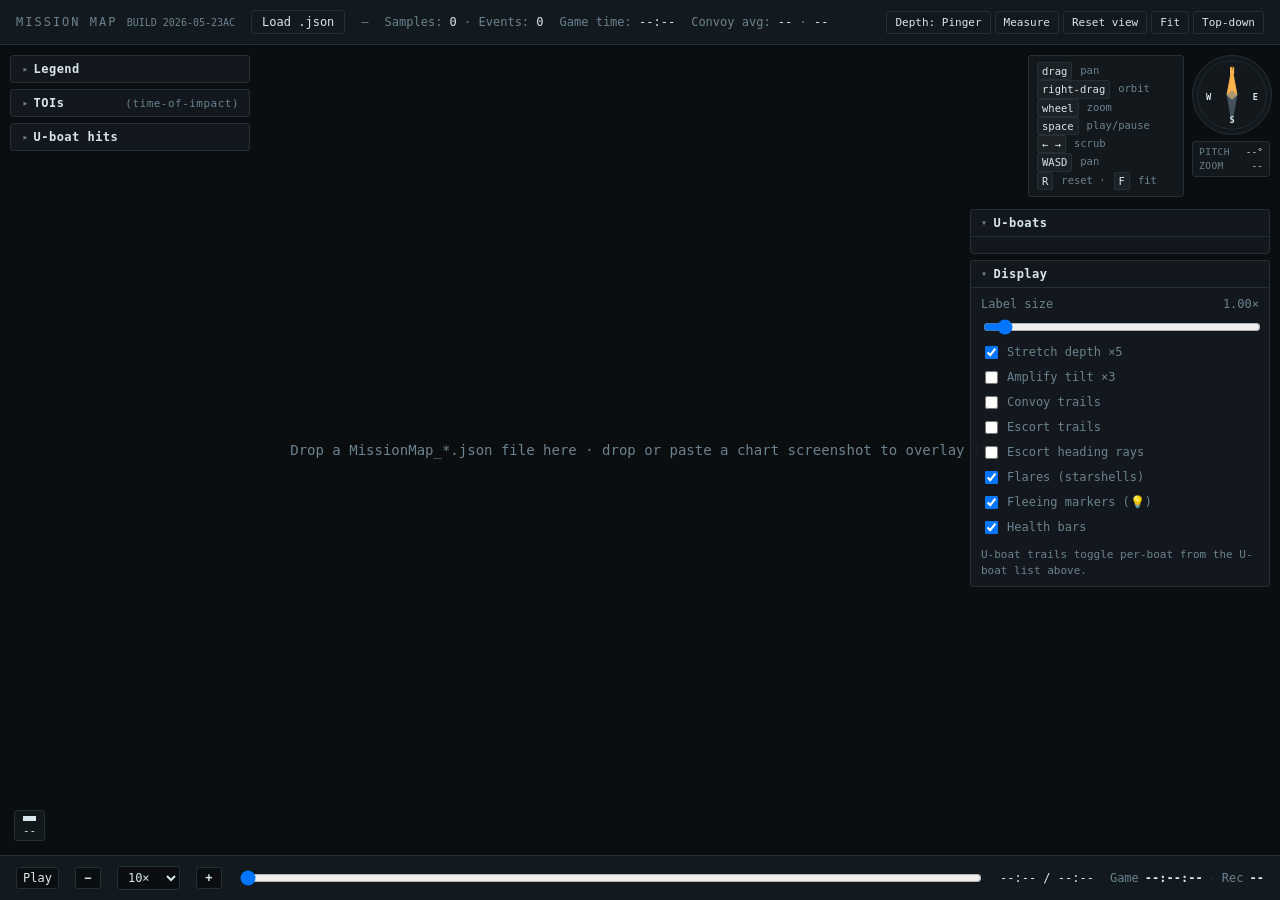
==== missionmap.html @ ab327489 "Add files via upload" ====
<!doctype html>
<html lang="en">
<head>
<meta charset="utf-8">
<title>Wolfpack Mission Map</title>
<!--
  Three.js (UMD build) for the 3D view. Orbit camera controls are written
  inline below — keeps the only external dependency to this one script so
  the viewer keeps working from file:// even if the OrbitControls CDN path
  changes.
-->
<script src="https://cdn.jsdelivr.net/npm/three@0.148.0/build/three.min.js"></script>
<style>
  :root {
    --bg: #0b0e10;
    --panel: #131a1f;
    --line: #243038;
    --fg: #d8e6ee;
    --dim: #6b8290;
    --amber: #ffb24a;
    --red: #ff5555;
    --green: #4ade80;
    --blue: #60a5fa;
    --yellow: #facc15;
  }
  html, body {
    margin: 0; padding: 0;
    background: var(--bg);
    color: var(--fg);
    font-family: ui-monospace, "Cascadia Mono", Consolas, Menlo, monospace;
    height: 100%;
    overflow: hidden;
  }
  #app { display: grid; grid-template-rows: auto 1fr auto; height: 100vh; }
  header, footer.controls {
    display: flex; align-items: center; gap: 16px;
    padding: 10px 16px;
    background: var(--panel);
    font-size: 12px;
  }
  header { border-bottom: 1px solid var(--line); }
  footer.controls { border-top: 1px solid var(--line); }
  footer.controls input[type=range] { flex: 1; min-width: 200px; }
  footer.controls select,
  footer.controls button {
    background: var(--bg); color: var(--fg);
    border: 1px solid var(--line); border-radius: 3px;
    font-family: inherit; font-size: 12px; padding: 3px 6px;
    cursor: pointer;
  }
  footer.controls button:hover { border-color: var(--amber); }
  #speedDown, #speedUp { width: 26px; padding: 3px 0; font-weight: bold; }
  header h1 {
    margin: 0; font-size: 12px; letter-spacing: 2px;
    text-transform: uppercase; color: var(--dim); font-weight: normal;
  }
  header label.file {
    border: 1px solid var(--line); padding: 4px 10px; border-radius: 3px;
    cursor: pointer; color: var(--fg);
  }
  header label.file:hover { border-color: var(--amber); }
  header input[type=file] { display: none; }
  header .meta { color: var(--dim); }
  header .meta span { color: var(--fg); }
  header .grow { flex: 1; }
  header button {
    background: var(--bg); color: var(--fg);
    border: 1px solid var(--line); border-radius: 3px;
    font-family: inherit; font-size: 12px; padding: 4px 10px; cursor: pointer;
  }
  header button:hover { border-color: var(--amber); }
  header input[type=range] { flex: 1; min-width: 200px; }
  #scrub { font-variant-numeric: tabular-nums; min-width: 80px; }
  #stage { position: relative; }
  canvas { display: block; cursor: grab; background: #06090b; }
  canvas:active { cursor: grabbing; }
  #sidebar, #sidebarRight {
    position: absolute; top: 10px;
    display: flex; flex-direction: column; gap: 6px;
    max-height: calc(100% - 20px);
    width: 240px;
    font-size: 13px; line-height: 1.45;
    pointer-events: auto;
    overflow: hidden;
  }
  #sidebar      { left:  10px; }
  /* sidebarRight lives inside #hud3d as its final flex child — flows
     below the drag/wheel hints in the right-edge column. Static
     positioning so the parent flex layout owns its y-position; right
     offset comes from the HUD's flex-end alignment. */
  #sidebarRight {
    position: static; top: auto; right: auto;
    margin-top: 4px;
    width: 300px;   /* wider than the left sidebar — the U-boat rows (speed ·
                       HDG · depth · UK · battery · ping) were wrapping */
  }
  #sidebar .panel, #sidebarRight .panel {
    background: rgba(19,26,31,0.92);
    border: 1px solid var(--line);
    border-radius: 3px;
    display: flex; flex-direction: column;
    min-height: 0;     /* allow inner body to shrink under flex */
    flex: 0 1 auto;
  }
  #sidebar .panelHeader, #sidebarRight .panelHeader {
    background: transparent; color: var(--fg);
    border: none; border-bottom: 1px solid var(--line);
    padding: 6px 10px;
    text-align: left;
    font-family: inherit; font-size: 12px; font-weight: 600;
    letter-spacing: 0.04em;
    cursor: pointer;
    display: flex; align-items: center; gap: 6px;
  }
  #sidebar .panelHeader:hover, #sidebarRight .panelHeader:hover { color: var(--amber); }
  #sidebar .panelHeader .chev, #sidebarRight .panelHeader .chev {
    display: inline-block; transition: transform 120ms ease;
    color: var(--dim); font-size: 10px;
  }
  #sidebar .panel.collapsed .panelHeader .chev,
  #sidebarRight .panel.collapsed .panelHeader .chev { transform: rotate(-90deg); }
  #sidebar .panel.collapsed .panelHeader,
  #sidebarRight .panel.collapsed .panelHeader { border-bottom: none; }
  #sidebar .panel.collapsed .panelBody,
  #sidebarRight .panel.collapsed .panelBody { display: none; }
  #sidebar .panelHeader .panelHint,
  #sidebarRight .panelHeader .panelHint {
    color: var(--dim); font-weight: normal; font-size: 11px;
    margin-left: auto;
  }
  #sidebar .panelBody, #sidebarRight .panelBody {
    padding: 8px 10px;
    overflow: auto;
    min-height: 0;
  }
  /* Legend rows used to host a chart-visibility checkbox; that toggle
     now lives on the per-u-boat row in the right sidebar. Keeping the
     selector here as a no-op for any stray checkbox elements that
     might remain in older user state. */
  #legendBody .row .uboatChartChk { display: none; }

  /* Per-u-boat toggle buttons (View / Nav / Trail) in the right
     uboatList. Same visual language as the Follow button — neutral
     dim until active, amber-on-fg when active. Stacked as a vertical
     column on the right side of each boat panel, lined up directly
     under the Follow button. */
  #uboatList .bodyRow {
    display: flex; gap: 6px; align-items: flex-start;
  }
  #uboatList .bodyRow .stats { flex: 1 1 auto; min-width: 0; padding-left: 30px; }
  #uboatList .uTogglesCol {
    display: flex; flex-direction: column; gap: 3px;
    margin-left: auto;
    flex: 0 0 auto;
  }
  #uboatList .uToggle {
    background: rgba(19,26,31,0.85);
    color: var(--dim);
    border: 1px solid var(--line);
    border-radius: 3px;
    font-family: inherit;
    font-size: 10px;
    padding: 2px 8px;
    cursor: pointer;
    letter-spacing: 0.04em;
    text-align: center;
    min-width: 64px;     /* matches the Follow button's footprint
                            so the column lines up under it */
  }
  #uboatList .uToggle:hover { border-color: var(--amber); color: var(--fg); }
  #uboatList .uToggle.active {
    background: var(--amber);
    color: #1a1a1a;
    border-color: var(--amber);
  }
  /* Legend is the visually densest panel; cap its height so it doesn't push
     the other two panels off-screen on short windows. */
  #legendBody { max-height: 38vh; }
  #legendBody .row { display: flex; align-items: center; gap: 8px; line-height: 1.5; }
  #legendBody .swatch { width: 12px; height: 3px; }
  #legendBody .insignia {
    width: 22px; height: 22px;
    object-fit: contain;
    mix-blend-mode: lighten;
  }
  #toiBody { display: flex; flex-direction: column; gap: 6px; }
  #toiList { display: flex; flex-direction: column; gap: 4px; }
  .toiRow { display: flex; gap: 4px; align-items: center; }
  .toiRow input {
    flex: 1; min-width: 0;
    background: var(--bg); color: var(--fg);
    border: 1px solid var(--line); border-radius: 3px;
    padding: 3px 6px; font-family: inherit; font-size: 12px;
  }
  .toiRow input:focus { border-color: var(--amber); outline: none; }
  .toiRow button {
    background: transparent; color: var(--dim);
    border: 1px solid var(--line); border-radius: 3px;
    width: 24px; height: 24px; padding: 0;
    cursor: pointer; font-family: inherit; font-size: 14px;
  }
  .toiRow button:hover { color: var(--red); border-color: var(--red); }
  #toiAdd {
    background: transparent; color: var(--fg);
    border: 1px dashed var(--line); border-radius: 3px;
    padding: 4px 8px; font-family: inherit; font-size: 12px;
    cursor: pointer; align-self: flex-start;
  }
  #toiAdd:hover { color: var(--amber); border-color: var(--amber); }
  #displayBody label.toggle {
    display: flex; align-items: center; gap: 6px;
    cursor: pointer; font-size: 12px;
  }
  #displayBody label.toggle input { cursor: pointer; }
  /* Display panel stacks rows vertically so the label-size slider
     gets its own line under the two checkboxes (rather than running
     inline with them and overflowing the panel width). */
  #displayBody { display: flex; flex-direction: column; gap: 6px; }
  #displayBody .slider-row {
    display: flex; flex-direction: column; gap: 4px;
    font-size: 12px;
  }
  #displayBody .slider-row .sliderHeader {
    display: flex; justify-content: space-between; align-items: baseline;
  }
  #displayBody .slider-row input[type="range"] {
    width: 100%; cursor: pointer; box-sizing: border-box;
  }
  /* User-resizable hit table: default 36vh, drag the bottom-right corner
     to expand it downward up to 80vh when a captain wants more rows
     visible at once. */
  #uboatStatsBody {
    display: flex; flex-direction: column; gap: 8px;
    height: 36vh; max-height: 80vh; min-height: 80px;
    resize: vertical; overflow: auto;
  }
  .uboatStatRow { display: flex; flex-direction: column; gap: 2px; }
  .uboatStatHead {
    font-weight: 600; font-size: 12px;
    display: flex; justify-content: space-between; gap: 8px;
  }
  .uboatStatHead .counts {
    color: var(--dim); font-weight: normal;
    font-variant-numeric: tabular-nums;
  }
  .uboatHitRow {
    color: var(--dim); font-size: 11px;
    font-variant-numeric: tabular-nums;
    padding-left: 10px;
    display: flex; gap: 8px; justify-content: space-between;
  }
  /* TOI-Δ colour tiers, banded by absolute distance from the closest TOI.
     Narrower bands at the top so the perfect-timing read is unambiguous:
       ≤  1 s  → purple  (frame-perfect)
       ≤ 10 s  → green   (well within the window)
       ≤ 60 s  → yellow  (in the rough)
       > 60 s  → red     (out of band) */
  .uboatHitRow .delta            { color: var(--amber); }
  .uboatHitRow .delta.toiPurple  { color: #c084fc; }
  .uboatHitRow .delta.toiGreen   { color: #4ade80; }
  .uboatHitRow .delta.toiYellow  { color: #facc15; }
  .uboatHitRow .delta.toiRed     { color: #ff5555; }
  .uboatHitRow .deltaNone        { color: var(--dim); opacity: 0.6; }
  #drop {
    position: absolute; inset: 0;
    display: flex; align-items: center; justify-content: center;
    color: var(--dim); font-size: 14px; pointer-events: none;
  }
  #drop.drag { background: rgba(255,178,74,0.06); border: 2px dashed var(--amber); }
  #drop.drag * { color: var(--amber); }

  /* ── 3D HUD ──────────────────────────────────────────────────────── */
  #hud3d {
    position: absolute;
    top: 10px; right: 10px;
    display: flex; flex-direction: column;
    align-items: flex-end;
    gap: 8px;
    pointer-events: none;
    font-size: 11px;
    color: var(--dim);
    user-select: none;
  }
  #compass {
    width: 78px; height: 78px;
    background: rgba(19,26,31,0.85);
    border: 1px solid var(--line);
    border-radius: 50%;
    pointer-events: auto;
    cursor: pointer;
    transition: border-color 120ms ease;
  }
  #compass:hover { border-color: var(--amber); }
  #compass svg { width: 100%; height: 100%; display: block; }
  #compass .ring  { fill: none;       stroke: var(--line); stroke-width: 1; }
  #compass .needle-n { fill: var(--amber); }
  #compass .needle-s { fill: var(--dim);   opacity: 0.55; }
  #compass .cardinal {
    font-family: ui-monospace, Consolas, Menlo, monospace;
    font-size: 11px; font-weight: bold;
    fill: var(--fg);
    text-anchor: middle; dominant-baseline: middle;
  }
  #compass .cardinal-n { fill: var(--amber); }
  /* Right column of the top HUD row: compass stacked over the PITCH/ZOOM
     readout, so the readout tucks directly under the compass. */
  #hud3dTopRight {
    display: flex; flex-direction: column; align-items: stretch;
    gap: 6px; width: 78px;   /* match compass width */
  }
  #readout {
    background: rgba(19,26,31,0.85);
    border: 1px solid var(--line);
    border-radius: 3px;
    padding: 3px 6px;
    font-family: ui-monospace, Consolas, monospace;
    font-variant-numeric: tabular-nums;
    font-size: 9.5px;
    min-width: 0;            /* hug the compass width, no forced padding */
  }
  #readout > div {
    display: flex; justify-content: space-between; gap: 8px;
    line-height: 1.45;
  }
  #readout .k { color: var(--dim); letter-spacing: 0.05em; }
  #readout span:last-child { color: var(--fg); }
  #hud3dBtns {
    display: flex; gap: 4px;
    pointer-events: auto;
    margin-left: auto;   /* hug the right edge of the header top line */
  }
  #hud3dBtns button {
    background: rgba(19,26,31,0.85);
    color: var(--fg);
    border: 1px solid var(--line);
    border-radius: 3px;
    font-family: inherit; font-size: 11px;
    padding: 4px 8px;
    cursor: pointer;
  }
  #hud3dBtns button:hover { border-color: var(--amber); }
  /* Top HUD row: key-hints box sits to the LEFT of the compass. */
  #hud3dTop { display: flex; align-items: flex-start; gap: 8px; }
  #hud3dHints {
    background: rgba(19,26,31,0.85);
    border: 1px solid var(--line);
    border-radius: 3px;
    padding: 6px 8px;
    font-size: 10.5px;
    line-height: 1.55;
    color: var(--dim);
    min-width: 138px;
  }
  #hud3dHints .hint-key {
    color: var(--fg);
    background: rgba(255,255,255,0.04);
    border: 1px solid var(--line);
    padding: 0 4px;
    border-radius: 2px;
    font-family: ui-monospace, Consolas, monospace;
  }
  #hud3dHints > div { display: flex; gap: 8px; }

  /* Clickable U-boat list — sits in the top-right HUD column under the
     reset/fit/top-down buttons. Each button focuses the 3D camera on the
     boat without removing the floating in-scene name labels. */
  #uboatList {
    display: flex; flex-direction: column; gap: 4px;
    pointer-events: auto;
  }
  #uboatList button {
    background: rgba(19,26,31,0.85);
    color: var(--fg);
    border: 1px solid var(--line);
    border-radius: 3px;
    font-family: inherit; font-size: 11px;
    padding: 4px 8px; text-align: left;
    cursor: pointer; min-width: 140px;
    display: flex; flex-direction: column; align-items: stretch; gap: 1px;
  }
  #uboatList button:hover { border-color: var(--amber); }
  #uboatList button .nameRow { display: flex; align-items: center; gap: 6px; }
  /* Per-boat Follow toggle — small inline button on the right of the name row */
  #uboatList .followBtn {
    margin-left: auto;
    background: rgba(19,26,31,0.85);
    color: var(--dim);
    border: 1px solid var(--line);
    border-radius: 3px;
    font-family: inherit;
    font-size: 10px;
    padding: 2px 8px;
    cursor: pointer;
    letter-spacing: 0.04em;
    text-align: center;
    min-width: 64px;     /* match the View / Nav / Trail toggles below */
  }
  #uboatList .followBtn:hover { border-color: var(--amber); color: var(--fg); }
  #uboatList .followBtn.active {
    background: var(--amber); color: #1a1a1a; border-color: var(--amber);
  }
  #uboatList button .dot {
    display: inline-block; width: 10px; height: 10px;
    border-radius: 50%;
  }
  #uboatList button img.insignia {
    width: 24px; height: 24px; object-fit: contain;
    mix-blend-mode: lighten;
  }
  #uboatList button .stats {
    color: var(--fg);
    font-size: 12px;
    font-variant-numeric: tabular-nums;
    letter-spacing: 0.02em;
    /* padding-left now lives on .bodyRow .stats so it composes with
       the new togglesCol layout without doubling up. */
    line-height: 1.45;
  }
  #uboatList button .stats .uk.warn { color: #ff5555; }
  /* Sub-tier labels (HDG, UK) stay dim so the values pop. */
  #uboatList button .stats .lbl { color: var(--dim); font-weight: normal; }

  /* Bottom-left scale bar overlay — pixel width recalculated each frame
     so it always reads a "nice" round metres value at the current zoom. */
  /* Game + Recorded clock — lives in the footer next to the timeline so it
     can't overlap the top-right HUD column. Both advance with the scrubber. */
  #footClock {
    display: inline-flex; align-items: baseline; gap: 6px;
    font-family: ui-monospace, Consolas, monospace;
    font-size: 12px; color: var(--fg); white-space: nowrap;
  }
  #footClock .fcLbl { color: var(--dim); }
  #footClock .fcSep { color: var(--line); }
  #footClock b { font-weight: 600; font-variant-numeric: tabular-nums; }

  #scaleBar {
    position: absolute;
    left: 14px; bottom: 14px;
    padding: 5px 8px 4px;
    background: rgba(19,26,31,0.85);
    border: 1px solid var(--line);
    border-radius: 3px;
    color: var(--fg);
    font-size: 11px;
    line-height: 1;
    pointer-events: none;
    user-select: none;
  }
  #scaleBar .bar {
    height: 5px;
    background: var(--fg);
    border-left: 2px solid var(--fg);
    border-right: 2px solid var(--fg);
    margin-bottom: 4px;
    box-sizing: border-box;
  }
  #scaleBar .label { display: block; text-align: center; }

  /* Sinks log — bottom-left, just above the scale bar. Lists recent
     ship_sunk events as playback reaches each one (synced to in-game
     time, mirroring LogbookSeconds's reading). Stays hidden until at
     least one sink has been reached; capped at the last few rows
     (`SUNK_LOG_MAX`) so it can't fill the screen on a really
     successful patrol. */
  #sunkLog {
    position: absolute;
    left: 14px; bottom: 50px;
    max-width: 320px;
    padding: 5px 9px;
    background: rgba(19,26,31,0.85);
    border: 1px solid var(--line);
    border-radius: 3px;
    color: var(--fg);
    font-family: ui-monospace, Consolas, monospace;
    font-size: 11px; line-height: 1.45;
    pointer-events: none;
    user-select: none;
    display: none;     /* shown via JS once at least one sink lands */
  }
  #sunkLog .row {
    white-space: nowrap;
    overflow: hidden;
    text-overflow: ellipsis;
  }
  #sunkLog .row .gt   { color: var(--dim); margin-right: 6px; }
  #sunkLog .row .name { color: #ff8c8c; }
  #sunkLog .header {
    color: var(--dim);
    font-size: 10px;
    letter-spacing: 0.08em;
    text-transform: uppercase;
    margin-bottom: 2px;
  }

  /* Hover tooltip — positioned at the cursor in JS. line-height tight so
     compact multi-line hit lists stay readable. */
  #tooltip {
    position: absolute;
    pointer-events: none;
    background: rgba(11,14,16,0.95);
    border: 1px solid var(--line);
    border-radius: 4px;
    padding: 8px 10px;
    color: var(--fg);
    font-size: 11.5px;
    line-height: 1.45;
    max-width: 320px;
    z-index: 50;
    box-shadow: 0 4px 12px rgba(0,0,0,0.4);
  }
  #tooltip .hd { color: var(--amber); font-weight: bold; margin-bottom: 2px; }
  #tooltip .row { display: flex; justify-content: space-between; gap: 12px; }
  #tooltip .row .k { color: var(--dim); }
  /* Roomier box for torpedo hovers — more fields, worth the extra real
     estate so the firing solution reads cleanly at a glance. */
  #tooltip.big { font-size: 13.5px; max-width: 460px; padding: 11px 14px; line-height: 1.6; }
  #tooltip.big .hd { font-size: 15px; margin-bottom: 5px; }
  #tooltip.big .row { gap: 22px; }
</style>
</head>
<body>
<div id="app">
  <header>
    <h1>Mission Map <span style="font-size:10px;color:var(--dim);font-weight:normal;letter-spacing:0">build 2026-05-23ac</span></h1>
    <label class="file"><input type="file" id="file" accept=".json">Load .json</label>
    <span class="meta" id="recVersion" title="MissionMap recorder version stamped into the JSON header. Pre-1.9.6 recordings don't carry this field — shown as 'pre-1.9.6'.">—</span>
    <span class="meta">Samples: <span id="nSamples">0</span> · Events: <span id="nEvents">0</span></span>
    <span class="meta">Game time: <span id="gameTime">--:--</span> <span id="gameDate"></span></span>
    <span class="meta" title="Mean speed &amp; heading of merchants still afloat at full HP. Reads 'Alerted' when any escort has detected something.">Convoy avg: <span id="convoyAvg">--</span> · <span id="convoyHead">--</span></span>
    <div id="hud3dBtns">
      <button id="depthModeBtn" title="Cycle seafloor depth source (G)">Depth: Pinger</button>
      <button id="measureBtn"   title="Measure surface distance — click two points (M)">Measure</button>
      <button id="resetViewBtn" title="Reset orientation (R)">Reset view</button>
      <button id="fitBoundsBtn" title="Fit recording (F)">Fit</button>
      <button id="topDownBtn"   title="Toggle 2D top-down / 3D oblique view (T)">Top-down</button>
    </div>
  </header>
  <div id="stage">
    <canvas id="map" style="display:none"></canvas>
    <div id="canvas3d" style="position:absolute;inset:0;"></div>
    <div id="sidebar">
      <div class="panel collapsed" id="legendPanel">
        <button class="panelHeader" data-target="legendBody" type="button">
          <span class="chev">▾</span> Legend
        </button>
        <div class="panelBody" id="legendBody">
          <div class="row" style="color:#4ade80"><img class="insignia" src="insignia/u96.png"  alt=""  onerror="this.style.display='none'">U-96</div>
          <div class="row" style="color:#facc15"><img class="insignia" src="insignia/u552.png" alt=""  onerror="this.style.display='none'">U-552</div>
          <div class="row" style="color:#fb923c"><img class="insignia" src="insignia/u564.png" alt=""  onerror="this.style.display='none'">U-564</div>
          <div class="row" style="color:#22d3ee"><img class="insignia" src="insignia/u307.png" alt=""  onerror="this.style.display='none'">U-307</div>
          <div class="row"><div class="swatch" style="background:var(--yellow)"></div>Torpedo</div>
          <div class="row"><div class="swatch" style="background:#c084fc"></div>Merchant</div>
          <div class="row"><div class="swatch" style="background:#ef4444"></div>Escort</div>
          <div class="row"><span style="color:var(--red)">×</span>&nbsp;Ship sunk</div>
          <div class="row"><span style="color:var(--red)">☠</span>&nbsp;U-boat lost</div>
          <div class="row"><span style="color:var(--amber)">●</span>&nbsp;Torpedo hit</div>
          <div class="row"><span style="color:var(--amber)">+</span>&nbsp;Deck gun fire</div>
          <div class="row"><span style="color:var(--amber)">×</span>&nbsp;Gun impact (solid)</div>
          <div class="row"><span style="color:#94a3b8">○</span>&nbsp;Gun splash (water)</div>
          <div class="row"><span style="color:#94a3b8">✶</span>&nbsp;Depth charge (mine icon)</div>
          <div class="row"><span style="color:var(--red)">✶</span>&nbsp;Fatal depth charge</div>
          <div class="row"><span>🪨</span>&nbsp;Hit seabed (bonk)</div>
          <div class="row"><span>💥</span>&nbsp;Sub-vs-sub collision</div>
          <div class="row"><span>🤦</span>&nbsp;Collision (heard, not classified)</div>
          <div class="row"><span>🦀</span>&nbsp;Aground (sitting on bottom)</div>
          <div class="row"><span>⚓</span>&nbsp;Anchored on surface</div>
          <div class="row"><span style="color:#facc15">❗</span>&nbsp;Alerted (escort engaging)</div>
          <div class="row"><span style="color:#c98c2a">❓</span>&nbsp;Investigating (soft contact)</div>
          <div class="row"><span>🔥</span>&nbsp;Burning</div>
          <div class="row"><span>💡</span>&nbsp;Convoy fleeing</div>
          <div class="row"><span>💧</span>&nbsp;Flooding (taking damage)</div>
        </div>
      </div>
      <div class="panel collapsed" id="toiPanel">
        <button class="panelHeader" data-target="toiBody" type="button">
          <span class="chev">▾</span> TOIs <span class="panelHint">(time-of-impact)</span>
        </button>
        <div class="panelBody" id="toiBody">
          <div id="toiList"></div>
          <button id="toiAdd" type="button">+ Add TOI</button>
        </div>
      </div>
      <div class="panel collapsed" id="uboatStatsPanel">
        <button class="panelHeader" data-target="uboatStatsBody" type="button">
          <span class="chev">▾</span> U-boat hits
        </button>
        <div class="panelBody" id="uboatStatsBody"></div>
      </div>
    </div>
    <div id="drop">Drop a MissionMap_*.json file here · drop or paste a chart screenshot to overlay it</div>
    <div id="scaleBar"><div class="bar"></div><span class="label">--</span></div>
    <!-- Sinks log: appended-to as ship_sunk events get reached during
         playback. Hidden by default; the JS reveals it on the first
         sink and trims it to the last N entries. -->
    <div id="sunkLog">
      <div class="header">Sunk</div>
      <div class="rows"></div>
    </div>
    <div id="tooltip" style="display:none"></div>
    <!--
      3D HUD: top-right compass (rotates with azimuth so "N" always points
      to true north on screen) and a thin readout that shows current pitch +
      zoom. Reset & Fit buttons mirror the R / F keyboard shortcuts.
    -->
    <div id="hud3d">
      <div id="hud3dTop">
        <div id="hud3dHints">
          <div><span class="hint-key">drag</span> pan</div>
          <div><span class="hint-key">right-drag</span> orbit</div>
          <div><span class="hint-key">wheel</span> zoom</div>
          <div><span class="hint-key">space</span> play/pause</div>
          <div><span class="hint-key">←  →</span> scrub</div>
          <div><span class="hint-key">WASD</span> pan</div>
          <div><span class="hint-key">R</span> reset · <span class="hint-key">F</span> fit</div>
        </div>
        <div id="hud3dTopRight">
          <div id="compass" title="Compass — N points to map north. Click to reset orientation.">
            <svg viewBox="-50 -50 100 100">
              <circle cx="0" cy="0" r="44" class="ring"></circle>
              <g id="compassRose">
                <path d="M 0 -38 L 7 0 L 0 6 L -7 0 Z" class="needle-n"></path>
                <path d="M 0 38 L 7 0 L 0 -6 L -7 0 Z" class="needle-s"></path>
                <text x="0"   y="-30" class="cardinal cardinal-n">N</text>
                <text x="0"   y="33"  class="cardinal">S</text>
                <text x="30"  y="3"   class="cardinal">E</text>
                <text x="-30" y="3"   class="cardinal">W</text>
              </g>
            </svg>
          </div>
          <div id="readout">
            <div><span class="k">PITCH</span><span id="pitchVal">--°</span></div>
            <div><span class="k">ZOOM</span><span id="zoomVal">--</span></div>
          </div>
        </div>
      </div>
      <div id="sidebarRight">
        <div class="panel" id="uboatPanel">
          <button class="panelHeader" data-target="uboatList" type="button">
            <span class="chev">▾</span> U-boats
          </button>
          <div class="panelBody" id="uboatList" title="Click a U-boat to focus the camera on it"></div>
        </div>
        <div class="panel" id="displayPanel">
          <button class="panelHeader" data-target="displayBody" type="button">
            <span class="chev">▾</span> Display
          </button>
          <div class="panelBody" id="displayBody">
            <div class="slider-row" title="World-space scale of the floating labels above U-boats, merchants and escorts. 1.0× matches the original defaults; range covers the same min/max already used elsewhere in the viewer (≈0.5× = the boid label size, ≈2.0× = the largest hover sprites).">
              <div class="sliderHeader">
                <span>Label size</span>
                <span id="labelScaleVal" style="color:var(--dim)">1.00×</span>
              </div>
              <input type="range" id="labelScaleSlider" min="0.5" max="10.0" step="0.1" value="1.0">
            </div>
            <label class="toggle" title="Multiply all vertical positions (depth, draught) by 5× so dives and torpedo running depth are readable at top-down camera angles. Turn off for true-scale ship proportions (surface ships no longer look chunky; loses the visual torpedo-vs-keel alignment cue).">
              <input type="checkbox" id="depthStretchToggle" checked> Stretch depth ×5
            </label>
            <label class="toggle" title="Multiply visible u-boat pitch/roll by 3× so a 5° dive bubble looks like 15°. Numeric tilt readouts in the right menu still show the real value. Off by default — turn on if the real pitch is too subtle to see at your usual zoom.">
              <input type="checkbox" id="tiltAmplifyToggle"> Amplify tilt ×3
            </label>
            <label class="toggle"><input type="checkbox" id="trailConvoyOn"> Convoy trails</label>
            <label class="toggle"><input type="checkbox" id="trailEscortOn"> Escort trails</label>
            <label class="toggle" title="Project a long red ray forward from every escort along its current heading. Helps predict where each escort is steering. Surface escorts only — sunk hulls and merchants are unaffected."><input type="checkbox" id="escortHeadingRaysOn"> Escort heading rays</label>
            <label class="toggle" title="Show airborne illumination rounds (starshells) — convoy-AI flares and player deck-gun illumination. Turn off to declutter the sky during a flare-heavy engagement or celebration."><input type="checkbox" id="flaresOn" checked> Flares (starshells)</label>
            <label class="toggle" title="Show the 💡 fleeing indicator above convoy merchants when the convoy AI is in its flee state. Turn off to declutter."><input type="checkbox" id="fleeIconsOn" checked> Fleeing markers (💡)</label>
            <label class="toggle" title="Show health bars above DAMAGED convoy ships and escorts. Bars only appear once a hull has taken damage (full-health ships stay clean); turn off to hide them entirely."><input type="checkbox" id="hpBarsOn" checked> Health bars</label>
            <div style="color:var(--dim); font-size:11px; padding-top:4px; line-height:1.4;">
              U-boat trails toggle per-boat from the U-boat list above.
            </div>
          </div>
        </div>
      </div>
    </div>
  </div>
  <footer class="controls">
    <button id="playBtn">Play</button>
    <button id="speedDown" type="button" title="Slower playback (−)">−</button>
    <select id="speedSel" title="Playback speed">
      <option value="0.5">0.5×</option>
      <option value="1">1×</option>
      <option value="2">2×</option>
      <option value="5">5×</option>
      <option value="10" selected>10×</option>
      <option value="15">15×</option>
      <option value="20">20×</option>
      <option value="25">25×</option>
      <option value="50">50×</option>
    </select>
    <button id="speedUp" type="button" title="Faster playback (+)">+</button>
    <input type="range" id="scrubber" min="0" max="0" step="1" value="0">
    <span id="scrub">--:-- / --:--</span>
    <span id="footClock">
      <span class="fcLbl" title="Game time at the current playback position (accounts for the game-time rate)">Game</span>
      <b id="brGameTime">--:--:--</b>
      <span class="fcSep">·</span>
      <span class="fcLbl" title="Real-world wall-clock at the current playback position (recording start + elapsed playback seconds)">Rec</span>
      <b id="brRecorded">--</b>
    </span>
  </footer>
</div>

<script>
"use strict";
const $ = id => document.getElementById(id);
const canvas = $("map"), ctx = canvas.getContext("2d");
const COLOR = {
  u: "#60a5fa", t: "#facc15", m: "#c084fc", e: "#ef4444",
  uTrack: "#3b82f6", tTrack: "#a16207",
  hit: "#ffb24a", sunk: "#ff5555", lost: "#ff5555",
  fatalDc: "#ff5555",
};

// Per-U-boat colors. Names are matched first; if a sample's name is empty we
// fall back to crew index (0=U-96, 1=U-552, 2=U-564, 3=U-307 — matches the
// recorder's fallback). All four bright + distinct against the dark water
// column; trails, labels, and HUD dots all share the fill colour so each
// boat is visually consistent across every overlay.
const UBOAT_BY_NAME = {
  "U-96":  { fill: "#4ade80", stroke: null },  // green
  "U-552": { fill: "#facc15", stroke: null },  // yellow
  "U-564": { fill: "#fb923c", stroke: null },  // orange
  "U-307": { fill: "#22d3ee", stroke: null },  // cyan
};
const UBOAT_BY_INDEX = ["U-96", "U-552", "U-564", "U-307"];

// Per-U-boat nav-chart visibility mode. Index = ownerInt 0..3 matching
// UBOAT_BY_INDEX. Three states per boat:
//   "off"  – drawings hidden
//   "live" – drawings appear as playback advances past their chart_add
//            timestamp (animates the chart build-up over time)
//   "full" – all drawings shown immediately (legacy "on" behaviour)
// Persisted to localStorage via UBOAT_CHART_STORE — migration from the
// older boolean format happens in _loadPerBoatBools.
const uboatChartVisible = ["off", "off", "off", "off"];
let   uboatChartNoOwnerVisible = false;   // owner=-1 drawings, reserved for future
// Modes that the per-boat toggle button cycles through.
const CHART_MODES = ["off", "live", "full"];

// Resolve whether a chart object owned by `owner` should be visible at
// the current playback time, given its chart_add timestamp. Pulls the
// mode from uboatChartVisible[owner] and applies the mode rule.
function chartOwnerVisible(owner, firstSeenT) {
  let mode;
  if (typeof owner !== "number") {
    return uboatChartNoOwnerVisible;
  } else if (owner >= 0 && owner < 4) {
    mode = uboatChartVisible[owner];
  } else {
    return uboatChartNoOwnerVisible;
  }
  if (mode === "off")  return false;
  if (mode === "full") return true;
  // "live"
  if (typeof firstSeenT !== "number") return true;
  return currentT >= firstSeenT;
}

// Apply current per-uboat visibility + live-mode timing to every chart
// object in the scene. Cheap walk — chart objects are typically dozens
// at most. Called from buildChartDrawings on rebuild AND from the
// render loop whenever any boat is in "live" mode (currentT changes
// per frame so live drawings reveal progressively).
function applyChartVisibility() {
  if (!scene3d) return;
  for (const obj of scene3d.children) {
    if (obj.userData && obj.userData.kind === "chart") {
      obj.visible = chartOwnerVisible(obj.userData.chartOwner, obj.userData.chartT);
    }
  }
  if (typeof markRender3DDirty === "function") markRender3DDirty();
}
// True when at least one boat's chart mode requires per-frame
// re-evaluation (i.e. "live" — the visibility is time-gated).
function anyChartLive() {
  for (let i = 0; i < 4; i++) if (uboatChartVisible[i] === "live") return true;
  return false;
}
function uboatColors(name, id) {
  if (name && UBOAT_BY_NAME[name]) return UBOAT_BY_NAME[name];
  // id is "u<n>" — recover crew index from it.
  if (typeof id === "string" && id.startsWith("u")) {
    const idx = parseInt(id.substring(1), 10);
    const fallbackName = UBOAT_BY_INDEX[idx];
    if (fallbackName) return UBOAT_BY_NAME[fallbackName];
  }
  return { fill: COLOR.u, stroke: null };
}

// Real-world ship lengths (meters) for proportional rendering.
const SHIP_LEN_M = {
  u: 70,    // Type VII U-boat
  e: 90,    // Average destroyer/corvette
  m: 120,   // Average merchant
};
// Hull length:beam ratios (rough but recognisable silhouettes).
const SHIP_RATIO = {
  u: 9,     // long, thin
  e: 8,     // warship
  m: 6,     // boxier merchant
};

// Translate a real-world ship length (m) to a pixel length on the canvas,
// clamped so ships don't vanish at low zoom or balloon at extreme zoom.
const SHIP_PX_MIN = 8;
const SHIP_PX_MAX = 80;
function shipPixelLength(realM) {
  return Math.max(SHIP_PX_MIN, Math.min(SHIP_PX_MAX, realM * view.scale));
}

// ── Length sanity-check / overrides ───────────────────────────────
//
// Wolfpack's MerchantShipStats.length is wrong for at least one
// asset: heavy_tanker_7 reports length=35.3 m, beam=17.4 m,
// height=39.6 m. Height > length is physically impossible, and the
// in-game 3-D model is clearly ~150 m.
//
// Confirmed (2026-05-24): the bogus value is *invisible* in normal
// gameplay — the Recognition Manual reads a different data source
// and shows the correct length, the TDC is manual so the player
// types in what they see on the manual, and ConvoySpawner places
// ships by their real bounding size (HT7 lands in the inner ring
// at r=387 m alongside the other ~100 m tankers, not on the rim).
// The MissionMap recorder is the only consumer reading
// MerchantShipStats.length verbatim — so the viewer is the right
// (and only) place to correct it.
//
// LENGTH_OVERRIDES: hand-curated by class name. The 1.9.x recorder
// stamps the asset class name into boid_meta as `n`, so look-ups
// against it are stable across recordings.
const LENGTH_OVERRIDES = {
  "heavy_tanker_7": 150,
};

// Heuristic catch-all for unknown bogus values. A ship's hull
// length should always exceed its beam by at least 3×
// (real-world tanker L:B is ~5-6, smallest in-game still > 3),
// and should always exceed its height — masts/superstructure are
// shorter than the hull on every real surface ship.
function lengthLooksBogus(length, beam, height) {
  if (!(length > 0)) return false;            // 0 means "not recorded"
  if (beam   > 0 && length < beam   * 3)   return true;
  if (height > 0 && length < height * 0.8) return true;
  return false;
}

// Best-effort recovery when an asset isn't in LENGTH_OVERRIDES.
// Tanker / freighter L:B is ~5-6 in-game; 5.5 errs slightly short
// rather than long, which is safer (a too-long hull stretches
// past torpedo-hit positions and reads oddly on replays).
function estimateLengthFromBeam(beam) {
  return beam > 0 ? beam * 5.5 : 100;
}

// Newer recordings drop the `k` field on every entity to save space; the
// kind is recoverable from the id's first character (m/e/u/t/d). Old files
// still carry `k` and we honour that if present.
function entityKind(e) {
  if (e.k) return e.k;
  if (e.id && typeof e.id === "string") return e.id.charAt(0);
  return "?";
}

let data = null;
let view = { cx: 0, cz: 0, scale: 0.05, w: 0, h: 0 };
let tracks = {}; // id -> {kind, samples: [{t,x,z,h,d,s}], lastSample}
// Per-boid hull dimensions captured by MissionMap (boid_meta event,
// 1.5.1+). Keyed by entity id (e.g. "m12345" / "e6789") so 3D mesh
// construction can pull true length/beam instead of a kind-typical
// default. Populated in loadData; reset on every fresh recording.
let boidMetaById = new Map();
// boidId -> the ship_sunk event (real or synthesised) that matches this
// boid's track end, populated in loadData by position + name + time
// proximity. Used by sinkAnimState / ensureSunkBoidLabel so the sink
// animation starts at the actual ship_sunk moment instead of "last
// sample + lag". Boids sample every 15s, so the old lag-based timing
// could trigger the wreck icon up to a full sample interval before the
// killing torpedo actually arrived in the viewer.
let sunkEventByBoidId = new Map();
let torpedoLaunchT = {}; // id -> t at which the torpedo was actually fired
let gunFireById = {};    // shell-id -> {t,x,z}     (deck-gun fire events)
let gunLandById = {};    // shell-id -> {t,x,z,hit} (deck-gun impact events)
let bounds = null;
let currentT = 0;
let totalT = 0;
let playing = false;
let playSpeed = 10;   // wall-second to mission-second ratio; controlled by the speed selector
let lastFrame = 0;
let dragging = false;
let dragStart = null;

// ── Chart overlay ────────────────────────────────────────────────────
// User-supplied screenshot of the captain's chart, drawn beneath the
// recorded tracks so they layer on top. Anchored to world coordinates so
// it pans/zooms naturally with the rest of the map; in adjust mode the
// drag and wheel target the overlay instead.
let chartImage     = null;
let chartVisible   = true;
let chartAdjusting = false;
let chartTransform = {
  worldX: 0,         // chart centre, world X
  worldZ: 0,         // chart centre, world Z
  mPerPx: 10,        // world metres per chart pixel (set on first load)
  alpha:  0.4,
};

function resize() {
  const r = canvas.parentElement.getBoundingClientRect();
  canvas.width = r.width * devicePixelRatio;
  canvas.height = r.height * devicePixelRatio;
  canvas.style.width = r.width + "px";
  canvas.style.height = r.height + "px";
  view.w = r.width; view.h = r.height;
  ctx.setTransform(devicePixelRatio, 0, 0, devicePixelRatio, 0, 0);
  draw();
  if (renderer3d) {
    renderer3d.setSize(r.width, r.height);
    camera3d.aspect = r.width / r.height;
    camera3d.updateProjectionMatrix();
    markRender3DDirty();
  }
}
window.addEventListener("resize", resize);

function w2s(x, z) {
  // World x → screen X; world z → screen Y (z increases "up", screen Y increases down)
  return [
    (x - view.cx) * view.scale + view.w / 2,
    -(z - view.cz) * view.scale + view.h / 2,
  ];
}

function fitBounds() {
  // Prefer the map bounds (if a PNG/map is loaded) so the chart is fully visible.
  const b = (data && data.map) ? data.map : bounds;
  if (!b) return;
  const pad = 40;
  const dx = b.maxX - b.minX || 1;
  const dz = b.maxZ - b.minZ || 1;
  view.cx = (b.minX + b.maxX) / 2;
  view.cz = (b.minZ + b.maxZ) / 2;
  view.scale = Math.min(
    (view.w - pad * 2) / dx,
    (view.h - pad * 2) / dz,
  );
}

function loadData(json) {
  data = json;
  $("nSamples").textContent = data.samples.length;
  $("nEvents").textContent = data.events.length;
  // Recorder version stamp (added in MissionMap 1.9.6). Earlier recordings
  // don't carry the field — show an explicit "pre-1.9.6" tag rather than
  // a bare "?" so the user knows the JSON predates the version stamping
  // rather than that the viewer failed to read it.
  const recVer = data.missionMapVersion;
  $("recVersion").textContent = recVer ? "v" + recVer : "pre-1.9.6";

  // Index boid_meta events so meshForEntity() can pull real
  // length / beam / draught / height. MissionMap 1.9.9+ stamps
  // draught + height from MerchantShipStats / WarshipStats so the
  // viewer can render the underwater portion of the hull at scale —
  // matters for "did the torpedo pass under or hit the side" reads,
  // since torpedo depth is captured per launch event.
  //
  // Sanity-check the length value on the way in: Wolfpack's ship data
  // has known-bogus entries (heavy_tanker_7 reports 35 m while its
  // 3-D model is ~150 m — height > length, which is physically
  // impossible). LENGTH_OVERRIDES is a hand-curated list of fixes
  // keyed by class name; lengthLooksBogus catches anything else that
  // slips through with a heuristic comparing length to beam + height.
  boidMetaById.clear();
  for (const ev of data.events) {
    if (ev && ev.type === "boid_meta" && ev.id &&
        typeof ev.length === "number" && typeof ev.beam === "number") {
      let len    = ev.length;
      const cls  = typeof ev.n === "string" ? ev.n : "";
      const beam = ev.beam;
      const ht   = typeof ev.height === "number" ? ev.height : 0;

      if (LENGTH_OVERRIDES[cls] != null) {
        const corrected = LENGTH_OVERRIDES[cls];
        if (Math.abs(len - corrected) > 0.5) {
          console.warn(`[boid_meta] length override for ${cls}: ${len.toFixed(1)} m → ${corrected} m`);
          len = corrected;
        }
      } else if (lengthLooksBogus(len, beam, ht)) {
        const est = estimateLengthFromBeam(beam);
        console.warn(`[boid_meta] suspicious length for ${cls || ev.id}: ${len.toFixed(1)} m (beam=${beam}, height=${ht}) — using ${est.toFixed(1)} m`);
        len = est;
      }

      // Procedural-build parameters (merchants only on 1.9.17+).
      // Section lengths in metres summing to ShipLength; curvatures
      // are unitless taper weights; island positions are metres
      // from the bow. Carried through to drawShip so the 2-D
      // top-down silhouette tapers at the right places instead of
      // using hardcoded proportions.
      const shape = (ev.shape && typeof ev.shape === "object") ? {
        bow:     +ev.shape.bow     || 0,
        fwd:     +ev.shape.fwd     || 0,
        mid:     +ev.shape.mid     || 0,
        aft:     +ev.shape.aft     || 0,
        stern:   +ev.shape.stern   || 0,
        bCurve:  +ev.shape.bCurve  || 0,
        bCurve2: +ev.shape.bCurve2 || 0,
        sCurve:  +ev.shape.sCurve  || 0,
        fIsl:    +ev.shape.fIsl    || 0,
        mIsl:    +ev.shape.mIsl    || 0,
        bIsl:    +ev.shape.bIsl    || 0,
        // 1.9.19+. Enum integers: see Plugin.cs for meanings.
        sup:     +ev.shape.sup     || 0,
        eng:     +ev.shape.eng     || 0,
        masts:    typeof ev.shape.masts === "string" ? ev.shape.masts : "",
      } : null;

      boidMetaById.set(ev.id, {
        length: len,
        beam:   beam,
        draught: typeof ev.draught === "number" ? ev.draught : 0,
        height:  ht,
        shape:   shape,
      });
    }
  }

  // Shift the time origin so playback t=0 is when the first uboat sample
  // appears, not when the recorder armed itself. The latter often runs
  // 10–30 s ahead of the actual u-boat spawn (lobby + spawn delays) which
  // leaves you scrubbing through empty water at the start of every replay.
  let uboatT0 = Infinity;
  for (const s of data.samples) {
    for (const e of s.e) {
      const id = e.id || "";
      if (id.charAt(0) === "u" && s.t < uboatT0) uboatT0 = s.t;
    }
  }
  if (!isFinite(uboatT0)) uboatT0 = 0;
  if (uboatT0 > 0) {
    for (const s of data.samples) s.t = Math.max(0, s.t - uboatT0);
    for (const ev of data.events)  if (typeof ev.t === "number") ev.t = Math.max(0, ev.t - uboatT0);
  }
  // Remember the shift so we can reconstruct the in-game wall clock from
  // gameTimeStartHours (which was captured at the recorder-arm moment).
  data._uboatT0 = uboatT0;

  // Older recordings (and any in which the recorder armed before the game
  // clock was readable) omit `gameTimeStartHours`. Reconstruct it from
  // sample gt strings. Two unclamped samples (s.t > 0) let us solve for
  // both the game-time rate k and the anchor:
  //     gt_hours_i = anchor + k * (_uboatT0 + s_i.t)/3600   (mod 24)
  // We need *two* because the leading samples were clamped to t=0 by the
  // u-boat-spawn shift above, so a single sample doesn't pin the line.
  if (data.gameTimeStartHours == null) {
    const parseGt = (gt) => {
      const m = String(gt || "").match(/^(\d{1,2}):(\d{2}):(\d{2})$/);
      return m ? (+m[1]) + (+m[2]) / 60 + (+m[3]) / 3600 : null;
    };
    let first = null;
    for (const s of data.samples) {
      if (s.t <= 0) continue;
      const h = parseGt(s.gt);
      if (h == null) continue;
      if (!first) { first = { t: s.t, h }; continue; }
      // Found a second usable sample — solve.
      const dtH  = (s.t - first.t) / 3600;   // hours of real-time between samples
      let dGameH = h - first.h;
      // Unwrap a midnight crossing if it happened between the two samples.
      if (dGameH < -12) dGameH += 24;
      if (dGameH >  12) dGameH -= 24;
      const k = dtH > 0 ? dGameH / dtH : 1;
      let anchor = first.h - k * (data._uboatT0 + first.t) / 3600;
      anchor = ((anchor % 24) + 24) % 24;
      data.gameTimeStartHours = anchor;
      // The viewer assumes a 1:1 game-hour-per-real-hour mapping for the
      // duration of a recording; a non-unit k would mean accelerated time
      // is on, which we don't try to model here. Stash for diagnostics.
      data._gameTimeRate = k;
      break;
    }
  }

  // Mirror world X so the chart matches standard compass orientation
  // (N up, E right) after Three.js's right-handed camera mirror — done
  // as a data-time transform so ship icons, chart PNGs, and grid labels
  // stay in their natural orientation; only the coordinates flip.
  // Headings also flip: h → (360 - h) so the bow keeps pointing in the
  // actual direction of travel after the X axis is inverted.
  //
  // 2026-05-25: previously the mirror touched only ev.x; chart-line
  // endpoints (ev.x2) leaked through in raw Unity coords and ended up
  // on the opposite side of the mirror, stretching every line to span
  // the whole map. Also, chart_add k=timenode events carry `h` as the
  // HOUR OF DAY (not a heading), so blanket-negating ev.h corrupted
  // their labels (h=8 → 352). Both holes patched below.
  for (const s of data.samples) {
    for (const e of s.e) {
      if (typeof e.x === "number") e.x = -e.x;
      if (typeof e.h === "number")  e.h  = ((360 - e.h)  % 360 + 360) % 360;
      // tb (target_bearing on escorts, 1.9.29+) is a compass bearing
      // the same way h is — mirror it through (360 - tb) so the
      // heading ray points at the in-game intercept after the X flip.
      if (typeof e.tb === "number") e.tb = ((360 - e.tb) % 360 + 360) % 360;
    }
  }
  for (const ev of data.events) {
    if (typeof ev.x  === "number") ev.x  = -ev.x;
    // map_grid carries both x1 and x2 as the cell's west/east bounds;
    // chart_add k=line carries x2 as the line endpoint. Both belong in
    // the mirrored coordinate space along with ev.x.
    if (typeof ev.x1 === "number") ev.x1 = -ev.x1;
    if (typeof ev.x2 === "number") ev.x2 = -ev.x2;
    // Chart time-node events use `h` as the hour-of-day; every other
    // event that carries `h` uses it as a heading. Skip the negation
    // for time-nodes so labels like "8:15" render correctly.
    const isTimeNode = (ev.type === "chart_add" || ev.type === "chart_update") && ev.k === "timenode";
    if (!isTimeNode && typeof ev.h === "number") {
      ev.h = ((360 - ev.h) % 360 + 360) % 360;
    }
  }
  if (data.map) {
    const lo = -data.map.maxX, hi = -data.map.minX;
    data.map.minX = lo; data.map.maxX = hi;
  }

  // Synthesize ship_sunk events for boids whose tracks end before the
  // recording does. The recorder's W_Cargoship.die hook misses some ship
  // types (escorts, certain merchants) — but every dead boid stops being
  // sampled, so we can detect it from the absence of late samples instead
  // of trusting the death hook.
  //
  // Guard: only synth when the boid's final samples show it stopping. The
  // LargerConvoy mod (and other duplicate-spawn shenanigans) can rotate a
  // boid out of the convoy mid-mission for non-sinking reasons; those exit
  // moving. A dying ship slows hard before its track ends because the
  // damage manager dampens speed long before .dead flips. SUNK_MAX_LAST_S
  // catches that signature without false-positiving on still-running hulls.
  (function synthesizeSunkEvents() {
    if (!data.samples || data.samples.length === 0) return;
    const maxT = data.samples[data.samples.length - 1].t;
    const SUNK_GAP = 30; // s; boids sample every 15s so a 30s gap means it's really gone
    const POS_BUCKET = 50; // m; for dedup vs existing ship_sunk events
    const SUNK_MAX_LAST_S = 4; // kn; faster than this at last sample → probably not a kill

    const lastSeen = new Map();
    for (const s of data.samples) {
      for (const e of s.e || []) {
        const k = (e.id && e.id.charAt(0)) || "";
        if (k !== "m" && k !== "e") continue;
        if (typeof e.x !== "number" || typeof e.z !== "number") continue;
        lastSeen.set(e.id, { t: s.t, x: e.x, z: e.z, n: e.n, s: e.s });
      }
    }

    const existing = new Set();
    for (const ev of data.events) {
      if (ev.type !== "ship_sunk") continue;
      if (typeof ev.x !== "number" || typeof ev.z !== "number") continue;
      existing.add(Math.round(ev.x / POS_BUCKET) + "," + Math.round(ev.z / POS_BUCKET));
    }

    for (const [id, info] of lastSeen) {
      if (info.t >= maxT - SUNK_GAP) continue;
      // Still moving at the last sample? Don't mark — likely a non-kill
      // disappearance (mod-driven respawn, scene unload, etc.).
      if (info.s != null && info.s > SUNK_MAX_LAST_S) continue;
      const key = Math.round(info.x / POS_BUCKET) + "," + Math.round(info.z / POS_BUCKET);
      if (existing.has(key)) continue;
      data.events.push({
        t: info.t,
        type: "ship_sunk",
        x: info.x,
        z: info.z,
        name: (info.n && String(info.n).trim()) || id,
        tonnage: 0,
        _synthetic: true
      });
    }
    data.events.sort((a, b) => (a.t || 0) - (b.t || 0));
    $("nEvents").textContent = data.events.length;
  })();

  tracks = {};
  torpedoLaunchT = {};
  gunFireById = {};
  gunLandById = {};
  bounds = null;
  // Resolve when each torpedo was actually fired so we can hide pre-launch
  // samples (older recordings sampled tube-loaded Torpedo2 instances long
  // before the player fired). Newer recordings filter server-side, but the
  // viewer-side gate is cheap and lets old JSONs render correctly too.
  for (const ev of data.events) {
    if (ev.type === "torpedo_launch" && ev.id) {
      // Earliest launch event wins (the same id shouldn't legitimately fire twice)
      if (torpedoLaunchT[ev.id] === undefined || ev.t < torpedoLaunchT[ev.id]) {
        torpedoLaunchT[ev.id] = ev.t;
      }
    } else if (ev.type === "gun_fire" && ev.id) {
      gunFireById[ev.id] = { t: ev.t, x: ev.x, z: ev.z };
    } else if (ev.type === "gun_land" && ev.id) {
      gunLandById[ev.id] = { t: ev.t, x: ev.x, z: ev.z, hit: ev.hit };
    }
  }
  for (const s of data.samples) {
    for (const e of s.e) {
      const k = entityKind(e);
      // Drop torpedo samples before the matching launch event, and any
      // torpedoes that never fired at all (no matching event).
      if (k === "t") {
        const launchT = torpedoLaunchT[e.id];
        if (launchT === undefined) continue;
        if (s.t < launchT) continue;
      }
      if (!tracks[e.id]) tracks[e.id] = { kind: k, samples: [] };
      // Carry forward every field we care about. `bat`/`uk` are uboat-only,
      // `f`/`al` boid-only — copy unconditionally and let undefined naturally
      // not render downstream.
      const pt = { t: s.t, x: e.x, z: e.z, y: e.y, h: e.h,
                   d: e.d, s: e.s, n: e.n,
                   pi: e.pi, ro: e.ro,
                   bp: e.bp,
                   bat: e.bat, uk: e.uk, f: e.f, al: e.al, hp: e.hp };
      tracks[e.id].samples.push(pt);
      if (!bounds) bounds = { minX: e.x, maxX: e.x, minZ: e.z, maxZ: e.z };
      else {
        if (e.x < bounds.minX) bounds.minX = e.x;
        if (e.x > bounds.maxX) bounds.maxX = e.x;
        if (e.z < bounds.minZ) bounds.minZ = e.z;
        if (e.z > bounds.maxZ) bounds.maxZ = e.z;
      }
    }
  }
  // Include event positions in bounds
  for (const ev of data.events) {
    if (typeof ev.x !== "number" || typeof ev.z !== "number") continue;
    if (!bounds) bounds = { minX: ev.x, maxX: ev.x, minZ: ev.z, maxZ: ev.z };
    else {
      if (ev.x < bounds.minX) bounds.minX = ev.x;
      if (ev.x > bounds.maxX) bounds.maxX = ev.x;
      if (ev.z < bounds.minZ) bounds.minZ = ev.z;
      if (ev.z > bounds.maxZ) bounds.maxZ = ev.z;
    }
  }

  // Synthesize dc_exploded events for any DC track that ends without one.
  // The mod only emits an explicit dc_exploded edge when it catches the
  // `exploded` flag flipping true; for charges that detonate (or get
  // unloaded) between sample ticks we still want a visible boom at the
  // last known position.
  {
    const explodedDcIds = new Set();
    for (const ev of data.events) {
      if (ev.type === "dc_exploded" && ev.id) explodedDcIds.add(ev.id);
    }
    for (const id in tracks) {
      const tr = tracks[id];
      if (tr.kind !== "d" || !tr.samples.length) continue;
      if (explodedDcIds.has(id)) continue;
      const last = tr.samples[tr.samples.length - 1];
      data.events.push({
        type: "dc_exploded",
        id, t: last.t, x: last.x, z: last.z,
        y: (last.y != null ? last.y : -50),
        _synthesized: true,
      });
    }
    // Keep events time-ordered so the rendering loop's incremental cutoff
    // by ev.t still works.
    data.events.sort((a, b) => (a.t || 0) - (b.t || 0));
  }

  fatalDcIds = buildFatalDcSet(data.events);
  buildBottomHits(data.events);

  // Compute a per-uboat HP max so the bar can show fractional fill. Older
  // recordings (mod ≤ first hp release) emit hp already-normalised to
  // [0..1]; newer ones emit raw HP that varies with game version. We
  // sniff which we have by looking at the recording-wide max: any value
  // > 1.5 must be raw, so normalise against it.
  uboatHpMax = {};
  uboatHpHidden = new Set();
  for (const id in tracks) {
    const tr = tracks[id];
    if (tr.kind !== "u") continue;
    let m = 0;
    for (const s of tr.samples) {
      if (s.hp != null && s.hp > m) m = s.hp;
    }
    // Fall back to 1 (treat as already-fraction) when nothing recorded.
    uboatHpMax[id] = m > 0 ? m : 1;
    // If the boat spawns at 0 HP (recording started after a kill, or the
    // mod failed to read hp for this hull), suppress its HP segment for
    // the whole playback — a permanent "0 %" tag is noise, not info.
    const first = tr.samples[0];
    if (first && first.hp != null && first.hp <= 0) {
      uboatHpHidden.add(id);
    }
  }

  // Build a set of torpedo ids that actually hit (have a torpedo_hit event).
  // Anything in tracks with kind=="t" that's not in this set is a miss —
  // the trail gets greyed out and the last position labelled "Missed".
  hitTorpedoIds = new Set();
  torpHitTime = {};
  for (const ev of data.events) {
    if (ev.type === "torpedo_hit" && ev.id) {
      hitTorpedoIds.add(ev.id);
      // Keep the earliest hit time so the trail vanishes at first impact.
      if (torpHitTime[ev.id] == null || (ev.t || 0) < torpHitTime[ev.id])
        torpHitTime[ev.id] = ev.t || 0;
    }
  }

  // Launch metadata indexed by torpedo id so we can attribute and detail
  // each shot in the hover popup (owner, attack-calc settings).
  launchByTorpId = {};
  for (const ev of data.events) {
    if (ev.type === "torpedo_launch" && ev.id) launchByTorpId[ev.id] = ev;
  }

  // Target attribution: for each torpedo_hit event, find the nearest boid
  // (merchant/escort) sample at the hit's time within HIT_LINK_RADIUS_M.
  // Used to build per-target hit lists and to label hit popups with
  // "[ship] @ HH:MM:SS".
  buildCrewIdxName();     // crewIdx → real boat name from the actual tracks

  hitsByTarget = {};      // boidId -> [hitEvent, ...]
  targetByHitId = {};     // torpedo id -> boidId
  const HIT_LINK_RADIUS_M = 80;
  for (const ev of data.events) {
    if (ev.type !== "torpedo_hit") continue;
    let bestId = null, bestD = HIT_LINK_RADIUS_M;
    for (const id in tracks) {
      const tr = tracks[id];
      if (tr.kind !== "m" && tr.kind !== "e") continue;
      const snap = entitySnapshot(id, ev.t);
      if (!snap) continue;
      const d = Math.hypot(snap.x - ev.x, snap.z - ev.z);
      if (d < bestD) { bestD = d; bestId = id; }
    }
    if (bestId) {
      if (!hitsByTarget[bestId]) hitsByTarget[bestId] = [];
      hitsByTarget[bestId].push(ev);
      if (ev.id) targetByHitId[ev.id] = bestId;
    }
  }

  totalT = data.samples.length ? data.samples[data.samples.length - 1].t : 0;

  // ── Bind each sinking boid to its ship_sunk event ──────────────────
  // Walk every merchant / escort track whose final sample is well before
  // the end of the recording (the same "this looks like a sinking"
  // discriminator sinkAnimState already uses) and find the ship_sunk
  // event that most plausibly belongs to it. Match by:
  //   1. Position (≤200m from boid's last sample)
  //   2. Time (event within [-30s, +60s] of last sample)
  //   3. Name match (boost; not required)
  // Score = distance + |time delta|, with a +100m penalty when the name
  // doesn't match — that's enough for the right event to win when two
  // ships die near each other in the same convoy strike.
  // The synthesised pass earlier already filled in ship_sunk events for
  // boids the W_Cargoship.die hook missed, so almost every legitimate
  // kill ends up bound here.
  sunkEventByBoidId = new Map();
  for (const id in tracks) {
    const tr = tracks[id];
    if (tr.kind !== "m" && tr.kind !== "e") continue;
    if (!tr.samples || tr.samples.length < 2) continue;
    const last  = tr.samples[tr.samples.length - 1];
    const first = tr.samples[0];
    if (last.t - first.t < 1) continue;
    if (last.t >= totalT - SUNK_TRACK_GRACE_S) continue;
    const name = (last.n && String(last.n).trim()) || "";
    let best = null, bestScore = Infinity;
    for (const ev of data.events) {
      if (ev.type !== "ship_sunk") continue;
      if (typeof ev.x !== "number" || typeof ev.z !== "number") continue;
      if (ev.t < last.t - 30) continue;
      if (ev.t > last.t + 60) continue;
      const dist = Math.hypot(ev.x - last.x, ev.z - last.z);
      if (dist > 200) continue;
      const evName = (ev.name && String(ev.name).trim()) || "";
      let score = dist + Math.abs(ev.t - last.t);
      if (!(evName && name && evName === name)) score += 100;
      if (score < bestScore) { bestScore = score; best = ev; }
    }
    if (best) {
      sunkEventByBoidId.set(id, best);
    } else {
      // Fallback: track ended well before recording end and no
      // ship_sunk event matched. Could be:
      //  - W_Cargoship.die didn't fire for this ship class
      //  - DamageManager.die postfix also missed it
      //  - synthesizeSunkEvents() skipped it (last sample speed > 4kn
      //    means "still going fast → probably not a kill")
      // In all these cases the old viewer (pre-binding) still showed
      // the sink animation by keying off last.t directly. Preserve
      // that behaviour with a synthetic anchor at last.t, marked so
      // sinkAnimState still applies the half-interval lag — without
      // this every such ship just freezes at its last sample, which
      // is what the user reported in build 'v.
      sunkEventByBoidId.set(id, {
        t: last.t, x: last.x, z: last.z, name,
        _synthetic: true, _trackEndFallback: true,
      });
    }
  }

  // Start at t=0 — already shifted to be the first u-boat sample. The old
  // 20-s skip is unnecessary now that the timeline begins at spawn.
  currentT = 0;
  $("scrubber").max = Math.ceil(totalT);
  $("scrubber").value = Math.floor(currentT);

  // Header metadata: in-game date and the IRL wall clock of the recording.
  const gd = $("gameDate");
  if (gd) gd.textContent = data.gameDate ? "· " + data.gameDate : "";
  // Note: the old #recReal header field has been replaced by the
  // bottom-right floating clock (updateBottomRightClock) — the lookup
  // below stays as a safe no-op if the legacy element ever shows up.
  const rr = $("recReal");
  if (rr) {
    const raw = data.missionStartReal || data.missionEndReal || "";
    const suffix = (!data.missionStartReal && data.missionEndReal) ? " (ended)" : "";
    rr.textContent = (formatRecordedTime(raw) || "--") + suffix;
  }
  updateGameTime();
  updateBottomRightClock();
  $("drop").style.display = "none";
  fitBounds();
  draw();
  updateScrubLabel();
}

// Render the mission's "Recorded" wall clock. New recordings ship ISO-8601
// with offset (e.g. "2026-05-14T20:10:44+02:00"); legacy recordings are a
// plain "yyyy-MM-dd HH:mm:ss" with no zone — those we just echo back. When
// we have an offset, show recorder-local + the offset, and additionally the
// viewer's local time when it differs from the recorder offset.
function formatRecordedTime(raw) {
  if (!raw) return "";
  const m = String(raw).match(
    /^(\d{4})-(\d{2})-(\d{2})T(\d{2}):(\d{2}):(\d{2})([+-]\d{2}:?\d{2}|Z)$/
  );
  if (!m) return raw; // legacy / unknown — pass through verbatim
  const [, Y, M, D, hh, mm, ss, tz] = m;
  // Recorder-local pretty string + zone tag.
  const recorderLocal = `${Y}-${M}-${D} ${hh}:${mm}:${ss}`;
  const tzPretty = tz === "Z" ? "UTC" : "UTC" + tz.replace(":", "");
  // Parse to a Date so we can render in the viewer's local time too.
  const iso = `${Y}-${M}-${D}T${hh}:${mm}:${ss}${tz === "Z" ? "Z" : tz}`;
  const d = new Date(iso);
  if (isNaN(d.getTime())) return `${recorderLocal} (${tzPretty})`;
  // Viewer offset in minutes (e.g. -120 for UTC+02). If it matches the
  // recorder's, the viewer time is identical — just show the recorder line.
  const recOffMin = tz === "Z" ? 0 : (
    (tz[0] === "-" ? -1 : 1) *
    (parseInt(tz.slice(1, 3), 10) * 60 + parseInt(tz.slice(-2), 10))
  );
  const viewerOffMin = -d.getTimezoneOffset();
  if (recOffMin === viewerOffMin) return `${recorderLocal} (${tzPretty})`;
  const pad = (n) => String(n).padStart(2, "0");
  const viewerLocal =
    `${d.getFullYear()}-${pad(d.getMonth() + 1)}-${pad(d.getDate())} ` +
    `${pad(d.getHours())}:${pad(d.getMinutes())}:${pad(d.getSeconds())}`;
  return `${recorderLocal} (${tzPretty}) · local ${viewerLocal}`;
}

function fmtT(t) {
  t = Math.max(0, Math.floor(t));
  const m = Math.floor(t / 60), s = t % 60;
  return String(m).padStart(2, "0") + ":" + String(s).padStart(2, "0");
}
function updateScrubLabel() {
  $("scrub").textContent = fmtT(currentT) + " / " + fmtT(totalT);
  updateGameTime();
  updateBottomRightClock();
  updateConvoyStats();
  updateUboatList();
  updateSunkLog();
}

// Cap any depth-gauge value past 300 m — that's well past the test-depth
// cliff and the exact value stops mattering ("crushed" is crushed). Used
// by the right-hand u-boat list so each boat's depth readout stays a
// consistent width.
const DEPTH_DISPLAY_CAP_M = 300;
function fmtDepthM(d) {
  if (d == null) return "--";
  if (d > DEPTH_DISPLAY_CAP_M) return DEPTH_DISPLAY_CAP_M + "+ m";
  return d.toFixed(0) + " m";
}

// Mean speed + heading of merchants that are still afloat AND undamaged at
// currentT, plus an "alerted" override. "Living" = the track is active
// (sinks remove the boid). "Undamaged" = hp >= UNDAMAGED_HP_THRESHOLD so a
// scratch on the paint doesn't drop a ship out of the convoy stats. Escorts
// are excluded from the speed/heading averages (their zigzag shadowing
// would skew both), but they ARE consulted for the alerted flag — when any
// escort's `al` is set we collapse the readout to "Alerted" so the captain
// gets an unambiguous cue instead of trying to read intent from a moving
// average. Heading uses vector averaging so the wrap from 359° → 0° doesn't
// average to 180°.
const UNDAMAGED_HP_THRESHOLD = 0.99;
function updateConvoyStats() {
  const spEl = $("convoyAvg");
  const hdEl = $("convoyHead");
  if (!spEl || !hdEl) return;
  if (!data) { spEl.textContent = "--"; hdEl.textContent = "--"; return; }

  // Alerted = any escort currently in detection. One bark from one escort
  // counts — convoys react as a unit and the captain wants the warning.
  let alerted = false;
  for (const id in tracks) {
    const tr = tracks[id];
    if (tr.kind !== "e") continue;
    if (currentT < firstSampleTimeFor(id)) continue;
    if (currentT > lastSampleTimeFor(id))  continue;
    const snap = entitySnapshot(id, currentT);
    if (snap && snap.al) { alerted = true; break; }
  }

  let sumS = 0, sumCos = 0, sumSin = 0, n = 0;
  for (const id in tracks) {
    const tr = tracks[id];
    if (tr.kind !== "m") continue;
    if (currentT < firstSampleTimeFor(id)) continue;
    if (currentT > lastSampleTimeFor(id))  continue;
    const snap = entitySnapshot(id, currentT);
    if (!snap) continue;
    if (snap.s == null) continue;
    if (snap.hp != null && snap.hp < UNDAMAGED_HP_THRESHOLD) continue;
    sumS += snap.s;
    if (snap.h != null) {
      const r = (snap.h * Math.PI) / 180;
      sumCos += Math.cos(r);
      sumSin += Math.sin(r);
    }
    n++;
  }

  if (alerted) {
    spEl.textContent = "Alerted";
    hdEl.textContent = "Alerted";
    return;
  }
  if (n === 0) {
    spEl.textContent = "--";
    hdEl.textContent = "--";
    return;
  }
  spEl.textContent = (sumS / n).toFixed(1) + " kn (" + n + ")";
  // Vector-mean heading. atan2 yields radians in (-π, π]; normalise to
  // [0, 360) and round to whole degrees.
  let hdg = (Math.atan2(sumSin, sumCos) * 180) / Math.PI;
  if (hdg < 0) hdg += 360;
  // The recorded snap.h is Unity's transform.eulerAngles.y. Rendered
  // through three.js (+yaw, opposite handedness) the *visual* ship
  // orientation on the map is correct, but the raw number read as a
  // compass bearing is the mirror of the on-screen direction. Invert
  // for display so the printed convoy heading matches the hulls the
  // user sees (e.g. ships visibly steering ~030° no longer print 330°).
  hdg = (360 - hdg) % 360;
  hdEl.textContent = hdg.toFixed(0) + "°";
}

// Render the current in-game wall clock + date in the header. Pulls from
// data.gameTimeStartHours (set by the mod at recorder-arm) and adds the
// elapsed seconds since that anchor (recorder anchor = uboatT0 + currentT
// because we shifted playback zero forward by uboatT0).
function updateGameTime() {
  const gt = $("gameTime");
  if (!gt) return;
  if (!data || data.gameTimeStartHours == null) { gt.textContent = "--:--:--"; return; }
  const k = gameTimeRate();
  const anchorSec  = (data._uboatT0 || 0) + currentT;
  const hoursTotal = data.gameTimeStartHours + k * anchorSec / 3600;
  const h = ((Math.floor(hoursTotal) % 24) + 24) % 24;
  const mFrac = (hoursTotal - Math.floor(hoursTotal)) * 60;
  const m = Math.floor(mFrac);
  const s = Math.floor((mFrac - m) * 60);
  gt.textContent =
    String(h).padStart(2, "0") + ":" +
    String(m).padStart(2, "0") + ":" +
    String(s).padStart(2, "0");
}

// Sinks log — bottom-left, appended-to as playback reaches each
// ship_sunk event. Mirrors what the in-game LogbookSeconds mod
// would have written to the captain's log at the same moment.
// Capped at SUNK_LOG_MAX rows so a high-scoring patrol doesn't
// blow out the screen; older rows fall off the top.
const SUNK_LOG_MAX = 6;
function updateSunkLog() {
  const root = document.getElementById("sunkLog");
  if (!root) return;
  if (!data || !Array.isArray(data.events)) {
    root.style.display = "none";
    return;
  }
  // Collect every ship_sunk whose recorded playT is <= currentT.
  // Keep the LAST SUNK_LOG_MAX so the most recent kill is at the
  // bottom (mirroring how a logbook scrolls).
  const sinks = [];
  for (const ev of data.events) {
    if (ev.type !== "ship_sunk") continue;
    if (ev.t == null || ev.t > currentT) continue;
    sinks.push(ev);
  }
  if (sinks.length === 0) {
    root.style.display = "none";
    return;
  }
  const tail = sinks.slice(-SUNK_LOG_MAX);
  const rowsHost = root.querySelector(".rows");
  let html = "";
  for (const ev of tail) {
    const gt   = fmtEventGameTime(ev);
    const name = ev.name ? prettifyBoidName(String(ev.name)) : "—";
    // Tonnage chip — pulled from the event when present; recorder
    // emits it via MerchantShipStats.Displacement at sink time.
    const ton  = (ev.tonnage != null && ev.tonnage > 0)
      ? `<span class="gt"> · ${Math.round(ev.tonnage).toLocaleString()} t</span>` : "";
    html += `<div class="row"><span class="gt">${gt}</span><span class="name">${name}</span>${ton}</div>`;
  }
  if (rowsHost) rowsHost.innerHTML = html;
  root.style.display = "block";
}

// Bottom-right floating clock. Two lines that advance with playback:
//   • Game time — same formula as updateGameTime (uses the recording's
//     measured game-time rate so time-acceleration is honoured).
//   • Recorded wall-clock — missionStartReal + currentT real seconds.
//     1:1 with playback because real time elapsed during recording was
//     always real seconds, regardless of in-game time acceleration.
const _MONTH3 = ["Jan","Feb","Mar","Apr","May","Jun","Jul","Aug","Sep","Oct","Nov","Dec"];
function updateBottomRightClock() {
  const brGt  = $("brGameTime");
  const brRec = $("brRecorded");
  if (!data) {
    if (brGt)  brGt.textContent  = "--:--:--";
    if (brRec) brRec.textContent = "--";
    return;
  }
  if (brGt) {
    if (data.gameTimeStartHours == null) brGt.textContent = "--:--:--";
    else {
      const k = gameTimeRate();
      const anchorSec  = (data._uboatT0 || 0) + currentT;
      const hoursTotal = data.gameTimeStartHours + k * anchorSec / 3600;
      const h  = ((Math.floor(hoursTotal) % 24) + 24) % 24;
      const mF = (hoursTotal - Math.floor(hoursTotal)) * 60;
      const m  = Math.floor(mF);
      const s  = Math.floor((mF - m) * 60);
      brGt.textContent =
        String(h).padStart(2, "0") + ":" +
        String(m).padStart(2, "0") + ":" +
        String(s).padStart(2, "0");
    }
  }
  if (brRec) {
    if (!data.missionStartReal) brRec.textContent = "--";
    else {
      const start = new Date(data.missionStartReal);
      if (isNaN(start.getTime())) brRec.textContent = data.missionStartReal;
      else {
        const at = new Date(start.getTime() + currentT * 1000);
        brRec.textContent =
          _MONTH3[at.getMonth()] + " " + at.getDate() + ", " +
          String(at.getHours()).padStart(2, "0") + ":" +
          String(at.getMinutes()).padStart(2, "0") + ":" +
          String(at.getSeconds()).padStart(2, "0");
      }
    }
  }
}

function entitySnapshot(id, t) {
  const tr = tracks[id];
  if (!tr) return null;
  const samples = tr.samples;
  if (!samples.length) return null;
  if (t <= samples[0].t) return samples[0];
  if (t >= samples[samples.length - 1].t) return samples[samples.length - 1];
  // Binary search
  let lo = 0, hi = samples.length - 1;
  while (hi - lo > 1) {
    const mid = (lo + hi) >> 1;
    if (samples[mid].t <= t) lo = mid; else hi = mid;
  }
  const a = samples[lo], b = samples[hi];
  const u = (t - a.t) / Math.max(0.001, b.t - a.t);
  return {
    t,
    x: a.x + (b.x - a.x) * u,
    z: a.z + (b.z - a.z) * u,
    // y is only present on depth-charge samples; interpolate when both
    // endpoints have it, fall through otherwise.
    y: (a.y != null && b.y != null) ? a.y + (b.y - a.y) * u : (a.y != null ? a.y : b.y),
    h: a.h, d: a.d, s: a.s, n: a.n,
    // Tilt (pitch / roll) — latched from the earlier sample, same
    // reasoning as the others: only changes on real attitude changes.
    pi: a.pi, ro: a.ro,
    // Latched state — picking the earlier sample's value is fine; these
    // only change on game-state transitions and the BOID_SAMPLE_INTERVAL
    // (~15 s) is coarse enough that interpolating would be misleading.
    bat: a.bat, uk: a.uk, f: a.f, al: a.al, hp: a.hp,
  };
}

function lastSampleTimeFor(id) {
  const tr = tracks[id];
  return tr && tr.samples.length ? tr.samples[tr.samples.length - 1].t : 0;
}
function firstSampleTimeFor(id) {
  const tr = tracks[id];
  return tr && tr.samples.length ? tr.samples[0].t : 0;
}

// A torpedo is "moving" if it traveled more than ~5 m in the last ~3 s of
// samples relative to currentT. Used to dim torpedoes that have run out of
// fuel and are just drifting (the recorder keeps sampling them until the
// mission ends, since they never raise an explode/hit event).
const TORP_MOVE_LOOKBACK_S = 3.0;
const TORP_MOVE_MIN_M      = 5.0;
function isTorpedoMoving(id, t) {
  const tr = tracks[id];
  if (!tr || tr.samples.length < 2) return true; // assume moving until we know
  const now = entitySnapshot(id, t);
  if (!now) return true;
  // Find the most recent sample at or before (t - lookback).
  let prev = null;
  for (let i = tr.samples.length - 1; i >= 0; i--) {
    if (tr.samples[i].t > t) continue;
    if (tr.samples[i].t <= t - TORP_MOVE_LOOKBACK_S) { prev = tr.samples[i]; break; }
  }
  if (!prev) return true; // not enough history yet — give it benefit of the doubt
  const dx = now.x - prev.x;
  const dz = now.z - prev.z;
  return Math.hypot(dx, dz) > TORP_MOVE_MIN_M;
}
const TORP_STOPPED_ALPHA = 0.2;

// Emoji-friendly font stack (canvas ui-monospace doesn't render colour
// emoji on most platforms — these system fonts do).
const EMOJI_FONT = "'Segoe UI Emoji','Apple Color Emoji','Noto Color Emoji',monospace";

// Transient event icons (rock, facepalm) linger for this many seconds after
// the impact, then fade out so the chart doesn't accumulate clutter.
const TRANSIENT_EVENT_DURATION_S = 5.0;
// Gun-fire / gun-land trails fade out over 5 in-game minutes, then linger
// at low opacity in grey so the engagement history is still readable
// but doesn't compete with current action.
const GUN_EVENT_FADE_S    = 300;     // full fade-out duration
const GUN_EVENT_RESIDUAL  = 0.18;    // post-fade opacity for the cold trail
// The floating "-DMG" hit tag is a transient — it disappears 10 s after the
// torpedo struck (gentle fade over the last second) so it doesn't clutter the
// chart. The ● hit dot itself persists.
const DMG_LABEL_DURATION_S = 10;
// A missed torpedo (no torpedo_hit) lingers as a grey dud + "Missed" tag for
// 10 in-game minutes after its run ends, then its mesh, trail and label are
// hidden so old duds don't pile up on the chart. Measured from the last
// sample time; rewind-safe (reappears if you scrub back inside the window).
const MISSED_TORP_LINGER_S = 600;

// Surfaced subs sit at ~6 m of keel depth (deck partly submerged), so
// "underwater" begins at SURFACE_DEPTH_M.
const SURFACE_DEPTH_M = 7;

// Crush-depth warning threshold for the depth-readout colouring.
const DEPTH_WARN_M = 185;

// "Aground" heuristic: counts as sitting on the seabed only if there was a
// bottom_hit in the recent past AND the boat is essentially stopped AND
// it's deep enough to actually be near the floor (not just hovering).
const AGROUND_RECENT_BONK_S = 30;
const AGROUND_MIN_DEPTH_M   = SURFACE_DEPTH_M;
const AGROUND_MAX_SPEED_KN  = 1.0;
// Under-keel threshold for "sitting on the bottom". 3 m is generous (lets
// noisy depth readings still trigger) without false-flagging routine
// shallow runs over rocky bottom.
const AGROUND_UNDERKEEL_M   = 3.0;
// "Surface anchored" heuristic: at the surface with no way on AND not
// reversing — slow reverse still counts as moving, just sneakily.
const SURFACE_ANCHORED_MAX_DEPTH_M  = SURFACE_DEPTH_M;
const SURFACE_ANCHORED_MAX_SPEED_KN = 0.5;

// Indexed by uboat id (e.g. "u0"): list of bottom_hit timestamps. Built on load.
let bottomHitsByUboat = {};
function buildBottomHits(events) {
  bottomHitsByUboat = {};
  for (const ev of events) {
    if (ev.type !== "bottom_hit" || !ev.id) continue;
    (bottomHitsByUboat[ev.id] ||= []).push(ev.t);
  }
}
function lastBottomHitBefore(id, t) {
  const arr = bottomHitsByUboat[id];
  if (!arr) return null;
  let best = null;
  for (const x of arr) {
    if (x > t) break;            // events list is chronological
    best = x;
  }
  return best;
}
// True if the U-boat moved backwards relative to its heading over the last
// REV_LOOKBACK_S seconds. Detected viewer-side (the recorded speed is always
// magnitude) by dotting the position delta with the bow's forward vector.
// Lookback is intentionally generous so we can detect slow reverse runs
// (~0.3 kts) that wouldn't clear a smaller threshold.
const REV_LOOKBACK_S     = 4.0;
const REV_MIN_DISPLACE_M = 0.5;
function isReversing(id, t) {
  const tr = tracks[id];
  if (!tr || tr.samples.length < 2) return false;
  const now = entitySnapshot(id, t);
  if (!now) return false;
  let prev = null;
  for (let i = tr.samples.length - 1; i >= 0; i--) {
    if (tr.samples[i].t > t) continue;
    if (tr.samples[i].t <= t - REV_LOOKBACK_S) { prev = tr.samples[i]; break; }
  }
  if (!prev) return false;
  const dx = now.x - prev.x;
  const dz = now.z - prev.z;
  if (Math.hypot(dx, dz) < REV_MIN_DISPLACE_M) return false; // not moving enough to tell
  // Wolfpack heading: 0° = north (+Z), increases clockwise → east (+X).
  // Forward vector in world XZ:
  const yawRad = (now.h || 0) * Math.PI / 180;
  const fx = Math.sin(yawRad);
  const fz = Math.cos(yawRad);
  return (dx * fx + dz * fz) < 0;
}

// Returns one of "aground", "surface_anchored", or null.
function uboatStatus(id, snap, t) {
  if (snap.s == null || snap.d == null) return null;
  // "Surface anchored": at the surface, essentially stopped, AND not in
  // the middle of a slow-reverse maneuver.
  if (snap.s <= SURFACE_ANCHORED_MAX_SPEED_KN
      && snap.d <= SURFACE_ANCHORED_MAX_DEPTH_M
      && !isReversing(id, t)) {
    return "surface_anchored";
  }
  if (snap.s <= AGROUND_MAX_SPEED_KN && snap.d > AGROUND_MIN_DEPTH_M) {
    // Prefer under-keel data when the recording carries it: sitting on
    // the bottom = essentially zero clearance. Older recordings that lack
    // `uk` fall back to the bonk-event heuristic.
    if (snap.uk != null) {
      if (snap.uk < AGROUND_UNDERKEEL_M) return "aground";
    } else {
      const lastBonk = lastBottomHitBefore(id, t);
      if (lastBonk !== null && t - lastBonk <= AGROUND_RECENT_BONK_S) return "aground";
    }
  }
  return null;
}

function drawArrow(x, y, h, size, color) {
  const rad = (-h + 90) * Math.PI / 180; // game yaw → screen angle
  ctx.save();
  ctx.translate(x, y);
  ctx.rotate(-rad); // canvas y-down
  ctx.fillStyle = color;
  ctx.beginPath();
  ctx.moveTo(size, 0);
  ctx.lineTo(-size * 0.7, size * 0.6);
  ctx.lineTo(-size * 0.4, 0);
  ctx.lineTo(-size * 0.7, -size * 0.6);
  ctx.closePath();
  ctx.fill();
  ctx.restore();
}

// Naval-mine silhouette: round body with short radial spikes.
// Distinct from the gun-splash circle so a glance is enough to tell them
// apart. `radius` is the spherical body radius in pixels; spikes extend
// 60 % further out.
function drawMine(x, y, radius, fillColor) {
  ctx.save();
  ctx.translate(x, y);
  ctx.strokeStyle = fillColor;
  ctx.lineWidth = 1;
  // Spikes
  const spikes = 8;
  for (let i = 0; i < spikes; i++) {
    const a = (i / spikes) * Math.PI * 2;
    const cx = Math.cos(a), cy = Math.sin(a);
    ctx.beginPath();
    ctx.moveTo(cx * radius,        cy * radius);
    ctx.lineTo(cx * radius * 1.6,  cy * radius * 1.6);
    ctx.stroke();
  }
  // Body
  ctx.fillStyle = fillColor;
  ctx.beginPath();
  ctx.arc(0, 0, radius, 0, Math.PI * 2);
  ctx.fill();
  ctx.restore();
}

// Hull silhouette: pointed bow (forward, +x in local coords), parallel mid,
// flat stern. `lengthPx` is the bow→stern length, `ratio` is length:beam.
//
// History: 1.9.18-1.9.23 used MerchantShipStats.shape's section "lengths"
// to taper proportionally per asset. Real recordings revealed those
// fields are parametric SHAPE MODIFIERS in roughly [-1, +1], not metres
// — they often sum to 0 or negative, breaking the per-asset proportional
// scaling outright. 1.9.24 reverted the hull to a fixed hex silhouette
// and now reinterprets:
//   - islands as PRESENCE+SIZE flags at fixed proportional positions
//     (fIsl=25 %, mIsl=50 %, bIsl=75 % of hull), value scales island
//     length
//   - the Masts string as a bow→stern sequence of deck structures —
//     'm' mast, 'k' derrick/crane, 'f' funnel — rendered with distinct
//     glyphs at evenly-spaced positions
//   - funnel from EnginePlacement enum, positioned on the appropriate
//     fixed section (50 % amidship, 75 % aft)
function drawShip(x, y, h, lengthPx, ratio, fill, stroke, meta) {
  const len   = lengthPx;
  const beam  = len / ratio;
  const halfB = beam * 0.5;
  const rad   = (-h + 90) * Math.PI / 180;
  ctx.save();
  ctx.translate(x, y);
  ctx.rotate(-rad);

  // Hull (fixed proportions — always).
  ctx.beginPath();
  ctx.moveTo( len * 0.50,  0           );  // bow point
  ctx.lineTo( len * 0.30,  beam * 0.50 );  // forward shoulder (stbd)
  ctx.lineTo(-len * 0.40,  beam * 0.50 );  // mid hull (stbd)
  ctx.lineTo(-len * 0.50,  beam * 0.40 );  // stern corner (stbd)
  ctx.lineTo(-len * 0.50, -beam * 0.40 );  // stern corner (port)
  ctx.lineTo(-len * 0.40, -beam * 0.50 );  // mid hull (port)
  ctx.lineTo( len * 0.30, -beam * 0.50 );  // forward shoulder (port)
  ctx.closePath();
  if (fill)   { ctx.fillStyle   = fill;   ctx.fill();   }
  if (stroke) { ctx.strokeStyle = stroke; ctx.lineWidth = 1; ctx.stroke(); }

  // Procedural deck features (merchant shape data only).
  const shape = (meta && meta.shape) ? meta.shape : null;
  if (shape && (fill || stroke)) {
    // Pixel-per-metre using the recorded ship length, so feature sizes
    // scale with the ship's real dimensions rather than the canvas
    // pixel count.
    const realLen = (meta && meta.length > 1) ? meta.length : 100;
    const pxPerM  = len / realLen;

    // Map a fraction-from-bow [0..1] to a local x along the deck.
    // Use the 88 % of length between forward shoulder and stern corner
    // as the placeable deck — keeps everything out of the bow point
    // and off the stern transom.
    function deckX(frac) {
      return (len * 0.30) - (len * 0.80) * frac;   // 0 → forward shoulder, 1 → stern corner
    }

    if (pxPerM > 0.06) {
      const baseColor = stroke || fill;

      // ── Islands as raised hull sections ──────────────────────
      //
      // shape.fIsl / mIsl / bIsl ∈ [0..1]: 0 = absent, 1 = full-size.
      //
      // Islands are the HULL ITSELF stepped up a few metres, not
      // separate buildings. Rendering rules per the recognition-
      // manual silhouettes:
      //   - Always FLUSH with the hull on the sides (full beam).
      //   - Forecastle (fIsl) sits at the BOW: its forward edge
      //     touches the bow tip, extending back by lenP.
      //   - Poop deck (bIsl) sits at the STERN: its aft edge
      //     touches the stern tip, extending forward by lenP.
      //   - Bridge deck (mIsl) sits at midship, centred on x = 0.
      //
      // From top-down, raised hull catches less light, so we render
      // it as a darker overlay across the full beam with no outline
      // (outlines made the boxes look like sheds glued to the deck
      // rather than part of the hull).
      // Per-anchor max length so mid (bridge deck) islands can be
      // longer than fore / aft (forecastle / poop). Matches the 3-D
      // viewer's maxLenFor().
      function maxLenForAnchor(anchor) {
        if (anchor === "mid") return Math.max(16, Math.min(60, realLen * 0.42));
        return Math.max(12, Math.min(35, realLen * 0.22));
      }
      ctx.fillStyle    = "rgba(0, 0, 0, 0.35)";
      const islSlots = [
        { v: shape.fIsl, anchor: "front" },
        { v: shape.mIsl, anchor: "mid"   },
        { v: shape.bIsl, anchor: "rear"  },
      ];
      const bowTip2D   =  len * 0.5;
      const sternTip2D = -len * 0.5;
      for (const i of islSlots) {
        if (!(i.v > 0)) continue;
        const islMax = maxLenForAnchor(i.anchor);
        const lenP = Math.max(3, (islMax * Math.min(1, i.v)) * pxPerM);
        let leftX, rightX;
        if (i.anchor === "front")      { rightX = bowTip2D;   leftX  = rightX - lenP; }
        else if (i.anchor === "rear")  { leftX  = sternTip2D; rightX = leftX  + lenP; }
        else                           { leftX  = -lenP * 0.5; rightX = lenP * 0.5;   }
        ctx.fillRect(leftX, -halfB, rightX - leftX, beam);
      }

      // ── Funnel from EnginePlacement ─────────────────────────
      //
      // 0 = Unspecified  → no funnel from this signal
      // 1 = Amidship     → funnel at mid (50 %)
      // 2 = Aft          → funnel at back (75 %)
      // Rendered as a small dark block straddling the centreline,
      // intended to sit on whichever island is at the same deck
      // fraction.
      if (shape.eng === 1 || shape.eng === 2) {
        const frac = shape.eng === 1 ? 0.50 : 0.75;
        const funW = Math.max(1.2, Math.min(4, pxPerM * 4));
        const funH = islHalfW * 0.5;
        ctx.fillStyle = "#3a3a3a";
        ctx.fillRect(deckX(frac) - funW * 0.5, -funH, funW, funH * 2);
      }

      // ── Masts string ─────────────────────────────────────────
      //
      // Bow→stern sequence of deck structures, one per char. Matches
      // the wording the in-game recognition manual uses ("mast,
      // funnel, mast", etc.):
      //
      //   m = mast      — slim pole. Small filled dot.
      //   k = kingpost  — stout post with cargo-derrick booms
      //                    extending fore/aft. Filled dot + two
      //                    short horizontal booms along the keel.
      //                    Visibly distinct from a plain mast at
      //                    a glance.
      //   f = funnel    — small dark block, drawn IN ADDITION to
      //                    the EnginePlacement-positioned funnel
      //                    (they usually coincide).
      //
      // Positions are evenly distributed at (i+1)/(N+1) of the deck.
      // Visibility gate lowered to 0.12 px/m so kingposts and masts
      // still show on zoomed-out convoy views.
      const mastsStr = (shape.masts || "").toLowerCase();
      if (mastsStr.length > 0 && pxPerM > 0.12) {
        const n = mastsStr.length;
        for (let i = 0; i < n; i++) {
          const cx = deckX((i + 1) / (n + 1));
          const c  = mastsStr[i];
          if (c === "m") {
            ctx.fillStyle = baseColor;
            ctx.beginPath();
            ctx.arc(cx, 0, Math.max(1, Math.min(1.8, pxPerM * 1.0)), 0, Math.PI * 2);
            ctx.fill();
          } else if (c === "k") {
            // Kingpost: two posts straddling the keel, joined by a
            // crossbar athwartships. From top-down that reads as a
            // pair of dots port + stbd with a line between them —
            // visibly different from a plain pole mast (single
            // centreline dot).
            const r        = Math.max(1, Math.min(1.6, pxPerM * 0.9));
            const postSep  = Math.min(halfB * 0.5, Math.max(2.5, halfB * 0.45));
            ctx.fillStyle  = baseColor;
            ctx.strokeStyle = baseColor;
            ctx.lineWidth   = Math.max(0.6, Math.min(1.4, pxPerM * 0.8));
            // Crossbar
            ctx.beginPath();
            ctx.moveTo(cx, -postSep);
            ctx.lineTo(cx,  postSep);
            ctx.stroke();
            // Port post
            ctx.beginPath();
            ctx.arc(cx, -postSep, r, 0, Math.PI * 2);
            ctx.fill();
            // Starboard post
            ctx.beginPath();
            ctx.arc(cx,  postSep, r, 0, Math.PI * 2);
            ctx.fill();
          } else if (c === "f") {
            const funW = Math.max(1.0, Math.min(3, pxPerM * 3));
            const funH = islHalfW * 0.40;
            ctx.fillStyle = "#3a3a3a";
            ctx.fillRect(cx - funW * 0.5, -funH, funW, funH * 2);
          }
        }
      }
    }
  }

  ctx.restore();
}

// Cross-reference dc_exploded events with uboat_lost events: any depth
// charge that detonated within FATAL_DC_RADIUS_M of a U-boat death within
// the FATAL_DC_WINDOW_S preceding it is counted as part of the killing
// pattern.
const FATAL_DC_RADIUS_M = 80;
const FATAL_DC_WINDOW_S = 8;
function buildFatalDcSet(events) {
  const fatal = new Set();
  const losses = events.filter(e => e.type === "uboat_lost"
                                   && typeof e.x === "number"
                                   && typeof e.z === "number");
  if (!losses.length) return fatal;
  for (const ev of events) {
    if (ev.type !== "dc_exploded") continue;
    if (typeof ev.x !== "number" || typeof ev.z !== "number") continue;
    for (const loss of losses) {
      const dt = loss.t - ev.t;
      if (dt < 0 || dt > FATAL_DC_WINDOW_S) continue;
      const dx = loss.x - ev.x;
      const dz = loss.z - ev.z;
      if (Math.hypot(dx, dz) <= FATAL_DC_RADIUS_M) {
        fatal.add(ev.id);
        break;
      }
    }
  }
  return fatal;
}
let fatalDcIds = new Set();
let hitTorpedoIds = new Set();
let torpHitTime   = {};        // torpId -> earliest torpedo_hit time (trail vanishes after)
let launchByTorpId = {};       // torpId -> launch event (for hover detail)
let hitsByTarget   = {};       // boidId -> [hitEvent, ...]
let targetByHitId  = {};       // torpedo id -> resolved target boid id
// TOIs (Time Of Impact) the captains agreed on outside the game. Multiple
// targets can be tracked at once — each torpedo hit reports its delta to
// whichever TOI it's closest to. Each entry: { raw: "HH:MM:SS", sec: int|null }.
let userTOIs       = [];
let uboatHpMax     = {};       // uboat id -> max raw hp observed in this recording
let uboatHpHidden  = new Set(); // uboat ids whose hp segment is suppressed (spawned at 0)

function draw() {
  if (!data) return;
  // The 2D map canvas is permanently hidden in the merged viewer (3D is
  // the only visible view). Bail before doing any work so the playback
  // tick() doesn't double the per-frame load with rendering nobody can
  // see — which was starving the 3D orbit-camera's mousemove handler
  // and making drag feel stuck after Play.
  if (canvas.style.display === "none") return;
  ctx.fillStyle = "#06090b";
  ctx.fillRect(0, 0, view.w, view.h);

  // Chart overlay (below tracks). Anchored in world coords, semi-
  // transparent so it sits behind the recording without burying it.
  if (chartImage && chartVisible) {
    const w = chartImage.width  * chartTransform.mPerPx; // world metres
    const h = chartImage.height * chartTransform.mPerPx;
    const [x0, y0] = w2s(chartTransform.worldX - w / 2,
                         chartTransform.worldZ + h / 2); // top-left
    const [x1, y1] = w2s(chartTransform.worldX + w / 2,
                         chartTransform.worldZ - h / 2); // bottom-right
    ctx.save();
    ctx.globalAlpha = chartTransform.alpha;
    ctx.drawImage(chartImage, x0, y0, x1 - x0, y1 - y0);
    ctx.restore();
    // Highlight outline + handle when in adjust mode so the user can see
    // what they're dragging.
    if (chartAdjusting) {
      ctx.save();
      ctx.strokeStyle = "#ffb24a";
      ctx.lineWidth = 1;
      ctx.setLineDash([4, 4]);
      ctx.strokeRect(x0, y0, x1 - x0, y1 - y0);
      ctx.setLineDash([]);
      ctx.restore();
    }
  }

  // Tracks (only segments before currentT)
  // Order: dim trails first (m/e), then bright trails (u/t) on top
  const trackStyle = {
    m: { color: "rgba(103,232,249,0.35)", width: 0.8 },   // cyan, dim
    e: { color: "rgba(239,68,68,0.45)",   width: 0.8 },   // bright red, dim
    u: { color: COLOR.uTrack,             width: 1.5 },
    t: { color: COLOR.tTrack,             width: 1.0 },
  };
  const TORP_TRAIL_M = 500; // torpedoes only show the last 500 m of trail
  for (const kind of ["m", "e", "u", "t"]) {
    const style = trackStyle[kind];
    ctx.lineWidth = style.width;
    ctx.strokeStyle = style.color;
    for (const id in tracks) {
      const tr = tracks[id];
      if (tr.kind !== kind) continue;
      // Collect samples up to currentT
      const pts = [];
      for (const p of tr.samples) {
        if (p.t > currentT) break;
        pts.push(p);
      }
      if (pts.length < 2) continue;
      // For torpedoes: walk back from the latest sample, keeping segments
      // until accumulated distance exceeds TORP_TRAIL_M.
      let startIdx = 0;
      if (kind === "t") {
        let acc = 0;
        startIdx = pts.length - 1;
        for (let i = pts.length - 1; i > 0; i--) {
          const dx = pts[i].x - pts[i - 1].x;
          const dz = pts[i].z - pts[i - 1].z;
          acc += Math.hypot(dx, dz);
          startIdx = i - 1;
          if (acc >= TORP_TRAIL_M) break;
        }
      }
      // Dim the trail of torpedoes that have stopped moving (drifting duds).
      if (kind === "t" && !isTorpedoMoving(id, currentT)) {
        ctx.globalAlpha = TORP_STOPPED_ALPHA;
      }
      ctx.beginPath();
      for (let i = startIdx; i < pts.length; i++) {
        const [sx, sy] = w2s(pts[i].x, pts[i].z);
        if (i === startIdx) ctx.moveTo(sx, sy);
        else ctx.lineTo(sx, sy);
      }
      ctx.stroke();
      ctx.globalAlpha = 1;
    }
  }

  // Current entity markers
  for (const id in tracks) {
    const tr = tracks[id];
    // Don't draw before the entity's first recorded sample (e.g. torpedoes
    // shouldn't be visible before they were fired). After the last sample
    // we hide DURING playback (track ended early — usually a sinking) but
    // keep visible at end-of-playback so the final frame still shows
    // where everyone ended up.
    if (currentT < firstSampleTimeFor(id)) continue;
    if (currentT > lastSampleTimeFor(id) && currentT < totalT - 0.5) continue;
    const snap = entitySnapshot(id, currentT);
    if (!snap) continue;
    const [sx, sy] = w2s(snap.x, snap.z);
    if (tr.kind === "u") {
      const c = uboatColors(snap.n, id);
      const len = shipPixelLength(SHIP_LEN_M.u);
      drawShip(sx, sy, snap.h, len, SHIP_RATIO.u, c.fill, c.stroke);
      // Depth/speed label. Drawn in three parts so speed and depth can use
      // independent warning colours (red = reversing / crush depth, yellow
      // = submerged but safe).
      //
      // For boats whose fill is dark (U-552 dark red, U-564 black), use the
      // stroke colour for the label so it's both legible against the dark
      // background AND distinct from the warning reds we layer on top.
      const labelColor = c.stroke || c.fill;
      const reversing  = isReversing(id, currentT);
      ctx.font = "15px ui-monospace,Consolas,monospace";
      ctx.textAlign = "left";
      const labelX = sx + Math.max(12, len / 2 + 4);
      const labelY = sy - 10;
      const namePart  = (snap.n || "U-?") + "  ";
      const speedPart = snap.s != null ? snap.s.toFixed(1) + "kn" : "";
      const depthPart = snap.d != null ? "  " + snap.d.toFixed(0) + "m" : "";
      // Name
      ctx.fillStyle = labelColor;
      ctx.fillText(namePart, labelX, labelY);
      let cursorX = labelX + ctx.measureText(namePart).width;
      // Speed — red when the boat is reversing
      if (speedPart) {
        ctx.fillStyle = reversing ? "#ff5555" : labelColor;
        ctx.fillText(speedPart, cursorX, labelY);
        cursorX += ctx.measureText(speedPart).width;
      }
      // Depth — red ≥ DEPTH_WARN_M, yellow when submerged but safe, label
      // colour at the surface.
      if (depthPart) {
        let depthColor = labelColor;
        if (snap.d >= DEPTH_WARN_M)        depthColor = "#ff5555";
        else if (snap.d > SURFACE_DEPTH_M) depthColor = "#facc15";
        ctx.fillStyle = depthColor;
        ctx.fillText(depthPart, cursorX, labelY);
      }
      // State icon: aground / anchored on surface
      const status = uboatStatus(id, snap, currentT);
      if (status) {
        ctx.font = "18px " + EMOJI_FONT;
        ctx.textAlign = "center";
        ctx.textBaseline = "middle";
        ctx.fillText(status === "aground" ? "🦀" : "⚓",
                     sx, sy + Math.max(14, len / 2 + 10));
        ctx.textBaseline = "alphabetic";
      }
    } else if (tr.kind === "t") {
      const moving = isTorpedoMoving(id, currentT);
      if (!moving) ctx.globalAlpha = TORP_STOPPED_ALPHA;
      drawArrow(sx, sy, snap.h, 5, COLOR.t);
      ctx.globalAlpha = 1;
    } else if (tr.kind === "m") {
      // Prefer per-asset meta if recorded (length, beam, shape sections);
      // otherwise fall back to the generic 120 m × 1:6 silhouette.
      const meta = boidMetaById.get(id);
      const pxLen = meta && meta.length > 1
        ? shipPixelLength(meta.length)
        : shipPixelLength(SHIP_LEN_M.m);
      const ratio = meta && meta.length > 1 && meta.beam > 0.1
        ? meta.length / meta.beam
        : SHIP_RATIO.m;
      drawShip(sx, sy, snap.h, pxLen, ratio, COLOR.m, null, meta);
    } else if (tr.kind === "e") {
      const meta = boidMetaById.get(id);
      const pxLen = meta && meta.length > 1
        ? shipPixelLength(meta.length)
        : shipPixelLength(SHIP_LEN_M.e);
      const ratio = meta && meta.length > 1 && meta.beam > 0.1
        ? meta.length / meta.beam
        : SHIP_RATIO.e;
      // Escorts have no procedural shape — meta.shape is null so
      // drawShip falls back to the legacy hexagonal outline.
      drawShip(sx, sy, snap.h, pxLen, ratio, COLOR.e, null, meta);
    } else if (tr.kind === "d") {
      ctx.fillStyle = "#94a3b8";
      ctx.beginPath();
      ctx.arc(sx, sy, 2, 0, Math.PI * 2);
      ctx.fill();
    }
  }

  // Faint trajectory lines for paired deck-gun fire→land events.
  // Drawn underneath the event markers so the markers stay readable.
  ctx.strokeStyle = "rgba(255,178,74,0.25)";
  ctx.lineWidth = 0.6;
  ctx.setLineDash([3, 3]);
  for (const id in gunFireById) {
    const fire = gunFireById[id];
    const land = gunLandById[id];
    if (!land) continue;
    if (fire.t > currentT) continue;
    if (land.t > currentT) continue;
    const [x0, y0] = w2s(fire.x, fire.z);
    const [x1, y1] = w2s(land.x, land.z);
    ctx.beginPath();
    ctx.moveTo(x0, y0);
    ctx.lineTo(x1, y1);
    ctx.stroke();
  }
  ctx.setLineDash([]);

  // Events up to currentT
  ctx.font = "22px ui-monospace,Consolas,monospace";
  ctx.textAlign = "center";
  ctx.textBaseline = "middle";
  for (const ev of data.events) {
    if (ev.t > currentT) continue;
    if (typeof ev.x !== "number" || typeof ev.z !== "number") continue;
    const [sx, sy] = w2s(ev.x, ev.z);
    if (ev.type === "ship_sunk") {
      ctx.fillStyle = COLOR.sunk;
      ctx.fillText("×", sx, sy);
    } else if (ev.type === "uboat_lost") {
      // Big skull, coloured by which boat went down. Persists for the rest of
      // the playback because the marker loop runs every frame.
      const c = uboatColors(null, ev.id);
      ctx.font = "30px ui-monospace,Consolas,monospace";
      if (c.stroke) {
        ctx.strokeStyle = c.stroke;
        ctx.lineWidth = 3;
        ctx.strokeText("☠", sx, sy);
      }
      ctx.fillStyle = c.fill;
      ctx.fillText("☠", sx, sy);
      ctx.font = "22px ui-monospace,Consolas,monospace"; // restore
    } else if (ev.type === "torpedo_hit") {
      ctx.fillStyle = COLOR.hit;
      ctx.fillText("●", sx, sy);
    } else if (ev.type === "torpedo_launch") {
      ctx.fillStyle = "#a16207";
      ctx.beginPath();
      ctx.arc(sx, sy, 2, 0, Math.PI * 2);
      ctx.fill();
    } else if (ev.type === "dc_exploded") {
      // Naval-mine silhouette so depth-charge detonations are obviously
      // distinct from gun-splash circles. Fatal pattern (within radius /
      // window of a U-boat death) renders in red, others in grey.
      drawMine(sx, sy, 4, fatalDcIds.has(ev.id) ? COLOR.fatalDc : "#94a3b8");
    } else if (ev.type === "gun_fire") {
      // Small muzzle-flash crosshair at the firer's position.
      ctx.strokeStyle = COLOR.hit;
      ctx.lineWidth = 1;
      ctx.beginPath();
      ctx.moveTo(sx - 3, sy); ctx.lineTo(sx + 3, sy);
      ctx.moveTo(sx, sy - 3); ctx.lineTo(sx, sy + 3);
      ctx.stroke();
    } else if (ev.type === "bottom_hit") {
      // Bonk on the seabed — show a rock briefly, then fade away.
      if (currentT - ev.t > TRANSIENT_EVENT_DURATION_S) continue;
      ctx.font = "20px " + EMOJI_FONT;
      ctx.fillText("🪨", sx, sy);
      ctx.font = "22px ui-monospace,Consolas,monospace";
    } else if (ev.type === "uboat_collision") {
      // Locally-confirmed sub-vs-sub touch — actual damage event, show
      // the explosion glyph.
      if (currentT - ev.t > TRANSIENT_EVENT_DURATION_S) continue;
      ctx.font = "20px " + EMOJI_FONT;
      ctx.fillText("💥", sx, sy);
      ctx.font = "22px ui-monospace,Consolas,monospace";
    } else if (ev.type === "collision") {
      // Unclassified bonk (heard via the host's collision RPC, never seen
      // locally) — could be a kiss, no idea if anything was damaged. Show
      // the milder facepalm so it doesn't compete with real-damage cues.
      if (currentT - ev.t > TRANSIENT_EVENT_DURATION_S) continue;
      ctx.font = "20px " + EMOJI_FONT;
      ctx.fillText("🤦", sx, sy);
      ctx.font = "22px ui-monospace,Consolas,monospace";
    } else if (ev.type === "gun_land") {
      if (ev.hit === "water") {
        // Splash — small grey circle.
        ctx.strokeStyle = "#94a3b8";
        ctx.lineWidth = 1;
        ctx.beginPath();
        ctx.arc(sx, sy, 3, 0, Math.PI * 2);
        ctx.stroke();
      } else {
        // Solid hit (ship / terrain) — bright X.
        ctx.fillStyle = COLOR.hit;
        ctx.font = "16px ui-monospace,Consolas,monospace";
        ctx.fillText("×", sx, sy);
        ctx.font = "22px ui-monospace,Consolas,monospace"; // restore
      }
    }
  }

  // Scale bar
  const meters = 1000;
  const barPx = meters * view.scale;
  ctx.strokeStyle = "#6b8290"; ctx.lineWidth = 1;
  ctx.beginPath();
  ctx.moveTo(20, view.h - 30); ctx.lineTo(20 + barPx, view.h - 30);
  ctx.moveTo(20, view.h - 33); ctx.lineTo(20, view.h - 27);
  ctx.moveTo(20 + barPx, view.h - 33); ctx.lineTo(20 + barPx, view.h - 27);
  ctx.stroke();
  ctx.fillStyle = "#6b8290"; ctx.font = "13px ui-monospace,Consolas,monospace";
  ctx.textAlign = "left"; ctx.textBaseline = "alphabetic";
  ctx.fillText("1 km", 20, view.h - 36);
}

// Pan/zoom (or adjust the chart overlay when chartAdjusting is on)
canvas.addEventListener("mousedown", (e) => {
  dragging = true;
  if (chartAdjusting && chartImage) {
    dragStart = { x: e.clientX, y: e.clientY,
                  cx: chartTransform.worldX, cz: chartTransform.worldZ,
                  mode: "chart" };
  } else {
    dragStart = { x: e.clientX, y: e.clientY,
                  cx: view.cx, cz: view.cz,
                  mode: "view" };
  }
});
window.addEventListener("mouseup", () => { dragging = false; });
window.addEventListener("mousemove", (e) => {
  if (!dragging) return;
  const dx = (e.clientX - dragStart.x) / view.scale;
  const dz = (e.clientY - dragStart.y) / view.scale;
  if (dragStart.mode === "chart") {
    chartTransform.worldX = dragStart.cx + dx;
    chartTransform.worldZ = dragStart.cz - dz;
  } else {
    view.cx = dragStart.cx - dx;
    view.cz = dragStart.cz + dz;
  }
  draw();
});
canvas.addEventListener("wheel", (e) => {
  e.preventDefault();
  const factor = Math.exp(-e.deltaY * 0.001);
  if (chartAdjusting && chartImage) {
    chartTransform.mPerPx *= factor;
  } else {
    view.scale *= factor;
  }
  draw();
}, { passive: false });

// Scrubber
$("scrubber").addEventListener("input", (e) => {
  currentT = +e.target.value;
  updateScrubLabel();
  draw();
  markRender3DDirty();
});
// Drop focus after drag so global keyboard shortcuts (space, arrows) don't
// fight the range input's own native handling.
$("scrubber").addEventListener("mouseup", (e) => e.target.blur());
$("scrubber").addEventListener("touchend", (e) => e.target.blur());
function togglePlay() {
  if (!data) return;
  playing = !playing;
  $("playBtn").textContent = playing ? "Pause" : "Play";
  if (playing) {
    if (currentT >= totalT) currentT = 0;
    lastFrame = performance.now();
    requestAnimationFrame(tick);
  }
  // Wake the render loop so it picks up the new state immediately (when
  // unpausing it'll keep going on its own; when pausing it does one last
  // tick to land on the final frame cleanly).
  markRender3DDirty();
}
$("playBtn").addEventListener("click", togglePlay);
$("speedSel").addEventListener("change", (e) => { playSpeed = parseFloat(e.target.value); });

// Speed +/- buttons step through the existing dropdown options. Stays in
// sync with the dropdown, supports keyboard repeat by holding the mouse,
// and clamps at the ends without wrapping (wrap-around 50× → 0.5× would
// be a nasty surprise mid-playback).
function stepSpeed(delta) {
  const sel = $("speedSel");
  if (!sel) return;
  const next = Math.max(0, Math.min(sel.options.length - 1, sel.selectedIndex + delta));
  if (next === sel.selectedIndex) return;
  sel.selectedIndex = next;
  playSpeed = parseFloat(sel.value);
}
const _speedDown = $("speedDown");
const _speedUp   = $("speedUp");
if (_speedDown) _speedDown.addEventListener("click", () => stepSpeed(-1));
if (_speedUp)   _speedUp.addEventListener("click",   () => stepSpeed(+1));

// Step the scrubber by `delta` seconds, clamped to [0, totalT].
function stepBy(delta) {
  if (!data) return;
  currentT = Math.max(0, Math.min(totalT, currentT + delta));
  $("scrubber").value = Math.ceil(currentT);
  updateScrubLabel();
  draw();
  markRender3DDirty();
}

// Keyboard: space toggles play/pause, ← / → step the scrubber.
const KEY_STEP_S = 5;
window.addEventListener("keydown", (e) => {
  // Space ALWAYS toggles playback, even when the focus is on a TOI input
  // or the Add-TOI button. The TOI list inputs accept "HH:MM:SS" — never
  // a literal space — so swallowing the space key here can't break the
  // legitimate input flow, and playback control is the most important
  // global shortcut.
  if (e.code === "Space") {
    e.preventDefault();
    togglePlay();
    // If a button kept focus from a recent click, drop it so the next
    // space press doesn't double-fire the button's default activation.
    if (e.target && typeof e.target.blur === "function" &&
        e.target.tagName === "BUTTON") {
      e.target.blur();
    }
    return;
  }
  // Other shortcuts: don't intercept while focused in a text input.
  const tag = (e.target && e.target.tagName) || "";
  if (tag === "INPUT" || tag === "TEXTAREA") return;

  // 3D pan: WASD only (arrows are kept free for time scrubbing — the
  // standard media-player convention). Q/E nudge target up/down so you
  // can peek under the surface plane during deep dives.
  if (controls3d) {
    const step = controls3d.distance * 0.05;
    if (e.code === "KeyW") { e.preventDefault(); controls3d.panScreen(0,  step); return; }
    if (e.code === "KeyS") { e.preventDefault(); controls3d.panScreen(0, -step); return; }
    if (e.code === "KeyD") { e.preventDefault(); controls3d.panScreen( step, 0); return; }
    if (e.code === "KeyA") { e.preventDefault(); controls3d.panScreen(-step, 0); return; }
    if (e.code === "KeyE") { e.preventDefault(); controls3d.panRelative(0, 0,  step); return; }
    if (e.code === "KeyZ" || e.code === "KeyQ") {
      e.preventDefault();
      controls3d.panRelative(0, 0, -step);
      return;
    }
    // R: reset orientation to north-up tilted-top-down (keeps zoom).
    if (e.code === "KeyR") { e.preventDefault(); controls3d.resetOrientation(); return; }
    // F: re-fit bounds (centre on the recording and zoom to fit).
    if (e.code === "KeyF") { e.preventDefault(); if (data) frame3DFromBounds(); return; }
  }

  if (e.code === "ArrowLeft") {
    e.preventDefault();
    if (playing) togglePlay();
    stepBy(-KEY_STEP_S);
  } else if (e.code === "ArrowRight") {
    e.preventDefault();
    if (playing) togglePlay();
    stepBy(+KEY_STEP_S);
  } else if (chartAdjusting && chartImage) {
    // Chart fine-tune helpers — only active while Adjust is on.
    if (e.key === "+" || e.key === "=") {
      chartTransform.mPerPx *= 1.05; draw();
    } else if (e.key === "-" || e.key === "_") {
      chartTransform.mPerPx /= 1.05; draw();
    } else if (e.key === "[") {
      chartTransform.alpha = Math.max(0.1, chartTransform.alpha - 0.1); draw();
    } else if (e.key === "]") {
      chartTransform.alpha = Math.min(1.0, chartTransform.alpha + 0.1); draw();
    } else if (e.key === "r" || e.key === "R") {
      // Re-fit to recorded map bounds (same defaults as first load).
      if (data && data.map && chartImage) {
        chartTransform.worldX = (data.map.minX + data.map.maxX) / 2;
        chartTransform.worldZ = (data.map.minZ + data.map.maxZ) / 2;
        chartTransform.mPerPx = (data.map.maxX - data.map.minX) / chartImage.width;
        draw();
      }
    }
  }
});
function tick(now) {
  if (!playing) return;
  const dt = (now - lastFrame) / 1000;
  lastFrame = now;
  currentT += dt * playSpeed;
  if (currentT >= totalT) { currentT = totalT; playing = false; $("playBtn").textContent = "Play"; }
  $("scrubber").value = Math.ceil(currentT);
  updateScrubLabel();
  draw();
  if (playing) requestAnimationFrame(tick);
}

// ── Chart overlay loaders ──────────────────────────────────────────
function loadChartFromBlob(blob) {
  const r = new FileReader();
  r.onload = () => {
    const img = new Image();
    img.onload = () => {
      chartImage = img;
      // First-load placement: centre on the recorded map and scale so the
      // chart's pixel width spans the recorded map's world width. From
      // there the user nudges into place with Adjust.
      if (data && data.map) {
        chartTransform.worldX = (data.map.minX + data.map.maxX) / 2;
        chartTransform.worldZ = (data.map.minZ + data.map.maxZ) / 2;
        chartTransform.mPerPx = (data.map.maxX - data.map.minX) / img.width;
      } else {
        // No data loaded yet — drop it on the current view centre.
        chartTransform.worldX = view.cx;
        chartTransform.worldZ = view.cz;
        chartTransform.mPerPx = 10;
      }
      chartVisible = true;
      draw();
    };
    img.src = r.result;
  };
  r.readAsDataURL(blob);
}

// Chart-file input was removed from the header; the paste / drag-drop
// paths below still work if a user wants to overlay a chart.

// Paste an image from the clipboard anywhere on the page.
window.addEventListener("paste", (e) => {
  if (!e.clipboardData) return;
  for (const item of e.clipboardData.items) {
    if (item.type && item.type.startsWith("image/")) {
      const blob = item.getAsFile();
      if (blob) { loadChartFromBlob(blob); break; }
    }
  }
});

// Chart overlay buttons were retired in the merged viewer. The DOM nodes
// are gone, so guard the handlers — paste/drop image still loads the
// image, but it currently has nowhere to render in the 3D scene. Porting
// the chart overlay to a textured plane is a TODO.
const _chartAdjustBtn = $("chartAdjustBtn");
if (_chartAdjustBtn) _chartAdjustBtn.addEventListener("click", () => {
  if (!chartImage) return;
  chartAdjusting = !chartAdjusting;
  _chartAdjustBtn.style.borderColor = chartAdjusting ? "var(--amber)" : "";
  draw();
});

const _chartToggleBtn = $("chartToggleBtn");
if (_chartToggleBtn) _chartToggleBtn.addEventListener("click", () => {
  if (!chartImage) return;
  chartVisible = !chartVisible;
  _chartToggleBtn.textContent = chartVisible ? "Hide chart" : "Show chart";
  draw();
});

// File input + drag-drop
$("file").addEventListener("change", (e) => {
  const f = e.target.files[0]; if (f) readFile(f);
});
function readFile(f) {
  const r = new FileReader();
  r.onload = () => {
    try { loadData(JSON.parse(r.result)); }
    catch (err) { alert("Failed to parse JSON: " + err.message); }
  };
  r.readAsText(f);
}
const dropEl = $("drop");
window.addEventListener("dragover", (e) => { e.preventDefault(); dropEl.classList.add("drag"); });
window.addEventListener("dragleave", (e) => { if (e.target === document) dropEl.classList.remove("drag"); });
window.addEventListener("drop", (e) => {
  e.preventDefault();
  dropEl.classList.remove("drag");
  const f = e.dataTransfer.files[0];
  if (!f) return;
  // Route based on type: images become the chart overlay, anything else
  // is parsed as a MissionMap JSON.
  if (f.type && f.type.startsWith("image/")) loadChartFromBlob(f);
  else readFile(f);
});

// ── 3D view ───────────────────────────────────────────────────────────
//
// A coarse but actually-3D look at the recording: ships are flat plates on
// the surface, U-boats are coloured pills hanging at their recorded depth,
// torpedoes are dim yellow rods, depth charges are dark spheres falling
// through the water column. Sky on top, sea floor at the recorded crush-
// threshold; user can orbit/zoom with the mouse.
//
// Coordinate mapping: world X → scene X, world Z → scene Z (+Z away from
// us = south, like the 2D view), Y = -depth so the surface is at y=0 and
// "deeper" is "lower in 3D space".

let view3dActive = false;
let scene3d, camera3d, renderer3d, controls3d;
const sceneMeshes = new Map();   // entity id → mesh
const sceneTrails = new Map();   // entity id → line
const wakeMeshes  = new Map();   // entity id → propeller-wash wedge
const searchLights = new Map();  // boid id → search-light cone (visible when alerted)
const escortHeadingRays = new Map();  // escort id → forward heading ray (toggled in Trails panel)
const convoyBeams       = new Map();  // boid id → [cone1, cone2] pair, only visible at night when alerted
let chartPlane = null;

// World-Y range of interest: just above the waterline down to the recorded
// crush depth. The sea floor, fog and camera limits all use this.
const Y_TOP    =   1;     // 1 m above the waterline
const Y_FLOOR  = -300;    // past Type VII crush depth so detonations and
                          // deep dives still have room to render below the
                          // ruler's lowest tick

// Depth in the 3D view is exaggerated by this multiplier so subtle depth
// changes become visually obvious. Set to 1 to render true-scale. The
// horizontal axes are untouched.
// Depth stretch (vertical exaggeration). Default 5× because vertical
// extent is otherwise hard to read at top-down map angles; 1× restores
// real proportions for surface-ship inspection (ships are no longer
// chunky underwater, but torpedo-depth alignment loses its visual
// indicator). User-toggled via the Display panel; setDepthStretchOn()
// updates the value and clears cached meshes that bake the multiplier
// into their geometry so the next render rebuilds with the new value.
let DEPTH_STRETCH = 5;
function stretchY(y) { return y * DEPTH_STRETCH; }

// Orbit camera around a ground-locked target. Supports:
//   • Left-drag:  grab-pan on the ground plane (same feel as the 2D map).
//   • Right-drag / shift+drag / middle-drag: orbit (azimuth + pitch).
//   • Wheel: zoom (clamped between minDistance and maxDistance).
//   • API: setView(az, pitch, dist), reset(), panRelative() for WASD.
//
// Conventions:
//   azimuthDeg = compass bearing of the camera as seen from the target.
//                0 = camera north of target  (looks south, south is up)
//                180 = camera south of target (looks north, NORTH IS UP) ← default
//                90  = camera east  → looks west.
//   pitchDeg   = degrees of downward tilt. 0 = horizontal eye level,
//                90 = straight overhead. We clamp to (5°, 89°) so the
//                user can't flip the camera below water or upside-down.
class OrbitCam {
  constructor(camera, dom) {
    this.camera = camera;
    this.dom    = dom;
    this.target = new THREE.Vector3(0, 0, 0);
    this.distance     = 5000;
    this.minDistance  = 80;
    this.maxDistance  = 200000;
    this.azimuthDeg   = 180;       // camera south of target → north-up on screen
    this.pitchDeg     = 55;        // 55° down: tilted-top-down map
    this.minPitch     =  8;
    this.maxPitch     = 89;
    this._yawHomeDeg  = 180;       // remembered "north up" for reset
    this._pitchHomeDeg = 55;

    this._dragging = false;
    this._mode     = "pan";       // "pan" | "orbit"
    this._lastX = 0; this._lastY = 0;
    this._onChange = null;        // optional callback for HUD repaint

    // Disable browser context menu so right-drag works for orbit.
    dom.addEventListener("contextmenu", (e) => e.preventDefault());

    dom.addEventListener("mousedown", (e) => {
      // Decide which gesture this drag is: pan vs orbit.
      // - Plain left-drag        → pan (grab the map)
      // - Right or middle drag   → orbit (rotate around target)
      // - Shift + any drag       → orbit
      // - Alt + left drag        → also orbit (trackpad friendly)
      const orbit = e.button === 2 || e.button === 1 || e.shiftKey || e.altKey;
      this._dragging = true;
      this._mode = orbit ? "orbit" : "pan";
      this._lastX = e.clientX; this._lastY = e.clientY;
      this.dom.style.cursor = orbit ? "grab" : "grabbing";
      e.preventDefault();
    });
    window.addEventListener("mouseup", () => {
      this._dragging = false;
      this.dom.style.cursor = "";
    });
    window.addEventListener("mousemove", (e) => {
      if (!this._dragging) return;
      const dx = e.clientX - this._lastX;
      const dy = e.clientY - this._lastY;
      this._lastX = e.clientX; this._lastY = e.clientY;

      if (this._mode === "orbit") {
        // Drag-right rotates the camera right around the target (looks
        // like the world spins counter-clockwise from above). Drag-down
        // tilts the camera up toward the horizon.
        this.azimuthDeg = (this.azimuthDeg - dx * 0.4) % 360;
        if (this.azimuthDeg < 0) this.azimuthDeg += 360;
        this.pitchDeg   = Math.max(this.minPitch,
                                   Math.min(this.maxPitch,
                                            this.pitchDeg - dy * 0.3));
      } else {
        // Grab-pan on the ground plane. Direction respects azimuth so it
        // feels right at any orbit angle: drag right → world drags right
        // along the camera's screen-x axis.
        const fovRad = this.camera.fov * Math.PI / 180;
        const rect   = this.dom.getBoundingClientRect();
        const worldPerPx = (2 * this.distance * Math.tan(fovRad / 2)) / rect.height;
        const az    = this.azimuthDeg * Math.PI / 180;
        const pitch = this.pitchDeg   * Math.PI / 180;
        // right_world: world-XZ unit vector that points to screen-right.
        const rx = -Math.cos(az), rz =  Math.sin(az);
        // forward_world: world-XZ unit vector that points away from the
        // camera on the ground (i.e. into the screen).
        const fx = -Math.sin(az), fz = -Math.cos(az);
        // dy in screen pixels needs a 1/sin(pitch) blowup to translate
        // into ground distance (the screen-y axis only projects sin(p)
        // of itself onto the ground).
        const verticalScale = 1 / Math.max(0.15, Math.sin(pitch));
        // Grab feel: content under cursor stays under cursor. Target moves
        // opposite to the screen drag, on the ground.
        const dxw = dx * worldPerPx;
        const dyw = dy * worldPerPx * verticalScale;
        this.target.x -= dxw * rx + dyw * fx;
        this.target.z -= dxw * rz + dyw * fz;
      }
      this.update();
    });
    dom.addEventListener("wheel", (e) => {
      e.preventDefault();
      this.distance *= Math.exp(e.deltaY * 0.001);
      this.applyLimits();
      this.update();
    }, { passive: false });
  }

  applyLimits() {
    if (this.distance < this.minDistance) this.distance = this.minDistance;
    if (this.distance > this.maxDistance) this.distance = this.maxDistance;
    if (this.pitchDeg < this.minPitch) this.pitchDeg = this.minPitch;
    if (this.pitchDeg > this.maxPitch) this.pitchDeg = this.maxPitch;
  }

  // Pan the target in absolute world-axis directions (used by WASD/keys).
  panRelative(stepEast, stepNorth, stepUp) {
    this.target.x += stepEast;
    this.target.z += stepNorth;
    this.target.y += stepUp;
    this.update();
  }

  // Move target around using the camera's screen-relative axes so WASD
  // feels intuitive after the user has orbited the view.
  panScreen(rightAmt, upAmt) {
    const az = this.azimuthDeg * Math.PI / 180;
    const rx = -Math.cos(az), rz = Math.sin(az);
    const fx = -Math.sin(az), fz = -Math.cos(az);
    this.target.x += rightAmt * rx + upAmt * fx;
    this.target.z += rightAmt * rz + upAmt * fz;
    this.update();
  }

  // Backwards-compat shims (older syncView helpers read .radius).
  get radius() { return this.distance; }
  set radius(v) { this.distance = v; this.applyLimits(); }

  syncFromCamera() { this.update(); }

  // Reset to the remembered home pose (north-up tilted-top-down). The
  // distance is left as-is so the user keeps their zoom level.
  resetOrientation() {
    this.azimuthDeg = this._yawHomeDeg;
    this.pitchDeg   = this._pitchHomeDeg;
    this.update();
  }

  setView({ azimuthDeg, pitchDeg, distance, target } = {}) {
    if (azimuthDeg != null) this.azimuthDeg = azimuthDeg;
    if (pitchDeg   != null) this.pitchDeg   = pitchDeg;
    if (distance   != null) this.distance   = distance;
    if (target)            this.target.copy(target);
    this.applyLimits();
    this.update();
  }

  update() {
    const az    = this.azimuthDeg * Math.PI / 180;
    const pitch = this.pitchDeg   * Math.PI / 180;
    // Camera offset from target: (sin(az)cos(p), sin(p), cos(az)cos(p)) · d
    // az=180  → offset (0, h, -horiz)   ← camera south, looking north
    // az=90   → offset (+horiz, h, 0)   ← camera east,  looking west
    const horiz = this.distance * Math.cos(pitch);
    const high  = this.distance * Math.sin(pitch);
    this.camera.position.set(
      this.target.x + horiz * Math.sin(az),
      this.target.y + high,
      this.target.z + horiz * Math.cos(az)
    );
    this.camera.up.set(0, 1, 0);
    this.camera.lookAt(this.target);
    if (this._onChange) this._onChange(this);
  }
}

// Repaint the 3D HUD widgets (compass rose + pitch/zoom readout) whenever
// the camera changes. Cheap — just rotates the SVG rose and writes two
// text nodes; called from controls3d._onChange.
function updateHud3D() {
  if (!controls3d) return;
  const rose = document.getElementById("compassRose");
  if (rose) {
    // azimuthDeg = compass bearing of the CAMERA seen from the target.
    // The world's north points from the target toward az+180°. We rotate
    // the rose so the N-needle ends up pointing in that direction on the
    // screen, with screen-up = north when az=180° (i.e. zero rotation).
    const angle = controls3d.azimuthDeg - 180;
    rose.setAttribute("transform", "rotate(" + (-angle) + ")");
  }
  const pitch = document.getElementById("pitchVal");
  if (pitch) pitch.textContent = Math.round(controls3d.pitchDeg) + "°";
  const zoom = document.getElementById("zoomVal");
  if (zoom) {
    const d = controls3d.distance;
    zoom.textContent = d >= 10000 ? (d / 1000).toFixed(1) + "km"
                     : d >= 1000  ? (d / 1000).toFixed(2) + "km"
                                  : Math.round(d) + "m";
  }
}

function init3D() {
  if (typeof THREE === "undefined") {
    alert("3D view needs Three.js, which couldn't be loaded.\n\n" +
          "Most likely cause: no internet connection (the viewer pulls Three.js\n" +
          "from a CDN). Connect and reload to use 3D.");
    return false;
  }
  const container = $("canvas3d");
  scene3d = new THREE.Scene();
  scene3d.background = new THREE.Color(0x0b1622);
  // Fog removed: the user wants to see the whole patrol at a glance even
  // when zoomed out, so distant convoys / escorts should stay legible
  // rather than fade into the haze.
  scene3d.fog = null;

  camera3d = new THREE.PerspectiveCamera(55, view.w / view.h, 1, 80000);
  camera3d.position.set(1500, 800, 1500);
  camera3d.lookAt(0, Y_FLOOR / 2, 0);

  renderer3d = new THREE.WebGLRenderer({ antialias: true });
  renderer3d.setSize(view.w, view.h);
  renderer3d.setPixelRatio(devicePixelRatio);
  container.appendChild(renderer3d.domElement);

  controls3d = new OrbitCam(camera3d, renderer3d.domElement);
  controls3d.minDistance = 80;
  controls3d.maxDistance = 200000;
  controls3d.applyLimits();
  // HUD repaints (compass + zoom readout) ride on camera updates. Also
  // mark the render dirty so animate3D wakes up and repaints the scene.
  // updateNavalGridVisibility piggybacks here so the AN 49 / AN 49X /
  // AN 49XY level swap responds the instant the user zooms.
  controls3d._onChange = () => {
    updateHud3D();
    updateNavalGridVisibility();
    updateDepthMarkerVisibility();
    markRender3DDirty();
  };

  scene3d.add(new THREE.AmbientLight(0xffffff, 0.55));
  const sun = new THREE.DirectionalLight(0xffffff, 0.7);
  sun.position.set(3000, 4000, 1000);
  scene3d.add(sun);
  return true;
}

// Passive bathymetry: every u-boat sample carries `d` (depth gauge,
// keel-referenced) and `uk` (raycast distance from keel to seabed). Each
// pair gives us a single seabed depth measurement at the boat's (x, z).
// Binned into 50 m cells (each cell remembers the earliest sample-t that
// produced a hit there, used below as its "discovered at" time).
//
// Two-phase rendering so the seafloor doesn't spoil the map up-front:
//   1. buildBathymetry — bin once on load, allocate a fixed-size Points
//      cloud sized for every cell but with drawRange=0 so nothing shows.
//   2. updateBathymetry — every render, walk cells and emit only those
//      that (a) were discovered by currentT and (b) sit within
//      BATHY_REVEAL_RADIUS_M of at least one currently-active u-boat.
//      Output goes into the same Float32 buffers via setDrawRange so we
//      avoid per-frame allocations.
let bathymetryMesh = null;
let _bathymetryCells = null;   // [{x, z, depth, t}]
const BATHY_CELL_M           = 50;
const BATHY_REVEAL_RADIUS_M  = 1000;
const _BATHY_SHALLOW = new THREE.Color(0x67e8f9);
const _BATHY_MID     = new THREE.Color(0x3b82f6);
const _BATHY_DEEP    = new THREE.Color(0x1e1b4b);
function bathymetryColor(d) {
  if (d <= 50)  return _lerpColor(_BATHY_SHALLOW, _BATHY_MID,  d / 50);
  if (d <= 200) return _lerpColor(_BATHY_MID,     _BATHY_DEEP, (d - 50) / 150);
  return _BATHY_DEEP;
}
// Seafloor depth source toggle (cycled by the header "Depth:" button / G):
//   • pinger  (default) — only the seabed the crew actually pinged with
//     the depth gauge. The recorder emits `depth_ping` events (uboat
//     gauge press); each ping reveals a small patch and they accumulate
//     as playback advances. Recordings without ping events (older DLLs)
//     fall back to a tight live spot under each active boat.
//   • trailing — the rolling ~1 km reveal around active boats (legacy).
//   • full     — the entire surveyed seafloor at once, no gating.
let bathyMode = "pinger";
const BATHY_MODES = ["pinger", "trailing", "full"];
const BATHY_MODE_LABEL = { pinger: "Pinger", trailing: "Trailing", full: "Full survey" };
const PINGER_RADIUS_M = 140;     // patch revealed per gauge read / live spot
let _depthPings = null;          // [{x,z,t}] from depth_ping events, lazy
function depthPings() {
  if (_depthPings) return _depthPings;
  _depthPings = [];
  if (data && Array.isArray(data.events)) {
    for (const ev of data.events) {
      if (ev && ev.type === "depth_ping" && ev.x != null && ev.z != null)
        _depthPings.push({ x: ev.x, z: ev.z, t: ev.t != null ? ev.t : 0 });
    }
  }
  return _depthPings;
}
function _writeBathyCell(positions, colors, n, cell) {
  positions[n * 3 + 0] = cell.x;
  positions[n * 3 + 1] = stretchY(-cell.depth) + 0.5;
  positions[n * 3 + 2] = cell.z;
  const c = bathymetryColor(cell.depth);
  colors[n * 3 + 0] = c.r;
  colors[n * 3 + 1] = c.g;
  colors[n * 3 + 2] = c.b;
}

function buildBathymetry() {
  _depthPings = null;   // re-collect from the freshly loaded recording
  if (bathymetryMesh) {
    scene3d.remove(bathymetryMesh);
    bathymetryMesh.geometry.dispose();
    bathymetryMesh.material.dispose();
    bathymetryMesh = null;
  }
  _bathymetryCells = null;
  if (!data) return;
  const grid = new Map();
  for (const id in tracks) {
    const tr = tracks[id];
    if (tr.kind !== "u") continue;
    // Helper: add one bin contribution to the grid.
    const add = (wx, wz, depth, t) => {
      if (!isFinite(depth) || depth <= 0) return;
      const ix = Math.round(wx / BATHY_CELL_M);
      const iz = Math.round(wz / BATHY_CELL_M);
      const key = ix + "," + iz;
      let cell = grid.get(key);
      if (!cell) {
        cell = { sum: 0, count: 0, x: ix * BATHY_CELL_M, z: iz * BATHY_CELL_M, t };
        grid.set(key, cell);
      } else if (t < cell.t) {
        cell.t = t;
      }
      cell.sum   += depth;
      cell.count += 1;
    };
    for (const s of tr.samples) {
      // Centre probe (the legacy d + uk path — exactly under the boat).
      if (s.d != null && s.uk != null) add(s.x, s.z, s.d + s.uk, s.t);
      // Ring probes around the boat (1.9.1+ recordings). Each triple is
      // [dx, dz, absSeabedDepth] in metres.
      if (Array.isArray(s.bp)) {
        for (const p of s.bp) {
          if (!p || p.length < 3) continue;
          add(s.x + p[0], s.z + p[1], p[2], s.t);
        }
      }
    }
  }
  if (grid.size === 0) return;
  _bathymetryCells = [];
  for (const cell of grid.values()) {
    _bathymetryCells.push({
      x:     cell.x,
      z:     cell.z,
      depth: cell.sum / cell.count,
      t:     cell.t,
    });
  }
  // Allocate buffers sized for the worst case (every cell visible); the
  // per-frame mask sets drawRange to the actual count.
  const max = _bathymetryCells.length;
  const positions = new Float32Array(max * 3);
  const colors    = new Float32Array(max * 3);
  const geo = new THREE.BufferGeometry();
  geo.setAttribute("position", new THREE.BufferAttribute(positions, 3));
  geo.setAttribute("color",    new THREE.BufferAttribute(colors,    3));
  geo.setDrawRange(0, 0);
  const mat = new THREE.PointsMaterial({
    // Visual sprite size — tightened from 1.4× the bin width to 0.7×
    // so the depth squares read as small individual probes rather than
    // a coarse painted carpet. The ring probes in 1.9.1+ recordings
    // pack the cloud denser, which makes the smaller sprite work.
    size: BATHY_CELL_M * 0.7,
    vertexColors: true,
    transparent: true, opacity: 0.85,
    sizeAttenuation: true,
    depthWrite: false,
  });
  bathymetryMesh = new THREE.Points(geo, mat);
  bathymetryMesh.renderOrder = -5;
  bathymetryMesh.userData.kind = "bathymetry";
  bathymetryMesh.frustumCulled = false;   // drawRange managed manually
  scene3d.add(bathymetryMesh);
}

// Per-frame mask. Cells appear only where currentT has reached their
// discovery time AND they sit within BATHY_REVEAL_RADIUS_M of an active
// u-boat — so the seabed is revealed under the boat's track and fades
// out 1 km behind as the boat moves on. Wolfpack: every live u-boat is a
// lens, so all boats reveal their own surroundings simultaneously.
function updateBathymetry() {
  if (!bathymetryMesh || !_bathymetryCells) return;
  const lenses = [];
  for (const id in tracks) {
    const tr = tracks[id];
    if (tr.kind !== "u") continue;
    if (currentT < firstSampleTimeFor(id)) continue;
    // Keep using the boat as a bathymetry lens at end-of-playback so
    // the seafloor stays revealed under its final position.
    if (currentT > lastSampleTimeFor(id) && currentT < totalT - 0.5) continue;
    const snap = entitySnapshot(id, currentT);
    if (snap) lenses.push({ x: snap.x, z: snap.z });
  }
  const positions = bathymetryMesh.geometry.attributes.position.array;
  const colors    = bathymetryMesh.geometry.attributes.color.array;
  let n = 0;

  if (bathyMode === "full") {
    // Entire surveyed seafloor at once — no time gate, no proximity.
    for (const cell of _bathymetryCells) {
      _writeBathyCell(positions, colors, n, cell);
      n++;
    }
  } else if (bathyMode === "pinger") {
    const pr2 = PINGER_RADIUS_M * PINGER_RADIUS_M;
    const pings = depthPings();
    if (pings.length) {
      // Real gauge reads: every ping up to currentT reveals its patch and
      // they persist (the survey builds up as the crew sounds).
      for (const cell of _bathymetryCells) {
        if (cell.t > currentT) continue;
        let near = false;
        for (const p of pings) {
          if (p.t > currentT) continue;
          const dx = cell.x - p.x, dz = cell.z - p.z;
          if (dx * dx + dz * dz <= pr2) { near = true; break; }
        }
        if (!near) continue;
        _writeBathyCell(positions, colors, n, cell);
        n++;
      }
    } else {
      // No ping events in this recording (pre-depth-gauge DLL): best-effort
      // live spot directly under each active boat, no persistent trail.
      for (const cell of _bathymetryCells) {
        if (cell.t > currentT) continue;
        let near = false;
        for (const lens of lenses) {
          const dx = cell.x - lens.x, dz = cell.z - lens.z;
          if (dx * dx + dz * dz <= pr2) { near = true; break; }
        }
        if (!near) continue;
        _writeBathyCell(positions, colors, n, cell);
        n++;
      }
    }
  } else {
    // trailing — legacy rolling reveal around active boats.
    const r2 = BATHY_REVEAL_RADIUS_M * BATHY_REVEAL_RADIUS_M;
    for (const cell of _bathymetryCells) {
      if (cell.t > currentT) continue;
      let inside = false;
      for (const lens of lenses) {
        const dx = cell.x - lens.x, dz = cell.z - lens.z;
        if (dx * dx + dz * dz <= r2) { inside = true; break; }
      }
      if (!inside) continue;
      _writeBathyCell(positions, colors, n, cell);
      n++;
    }
  }
  bathymetryMesh.geometry.attributes.position.needsUpdate = true;
  bathymetryMesh.geometry.attributes.color.needsUpdate    = true;
  bathymetryMesh.geometry.setDrawRange(0, n);
}

function buildWaterAndFloor() {
  // Use the recorded map bounds (if any) plus padding so the planes cover
  // the playback area. Re-built whenever a new JSON loads. The water/
  // floor stays sized to the *recording* — we don't expand to encompass
  // the entire naval-grid extent (would balloon the rendered area to
  // 300×300 km even for a 14 km mission and crush the playback into a
  // dot). Cells outside this area get filtered later instead.
  const b  = (data && data.map) ? data.map : { minX: -5000, maxX: 5000, minZ: -5000, maxZ: 5000 };
  const cx = (b.minX + b.maxX) / 2;
  const cz = (b.minZ + b.maxZ) / 2;
  const w  = (b.maxX - b.minX) * 1.4;
  const h  = (b.maxZ - b.minZ) * 1.4;

  // Remove old reference objects from any prior recording.
  for (const m of scene3d.children.slice()) {
    if (m.userData && (m.userData.kind === "water"
                    || m.userData.kind === "floor"
                    || m.userData.kind === "grid"
                    || m.userData.kind === "chart")) {
      scene3d.remove(m);
      if (m.material) {
        if (m.material.map) { try { m.material.map.dispose(); } catch {} }
        try { m.material.dispose(); } catch {}
      }
      if (m.geometry) { try { m.geometry.dispose(); } catch {} }
    }
  }

  // Sea surface. depthWrite:false is critical — Three.js's default for
  // transparent materials is depthWrite:true, which means this plane would
  // stamp depth=0 over every pixel it covers, occluding sprites placed
  // below it (DCs, status icons). Render-order pinned low so it always
  // draws before anything that should appear under or above water.
  const water = new THREE.Mesh(
    new THREE.PlaneGeometry(w, h),
    new THREE.MeshBasicMaterial({
      color: 0x143040, transparent: true, opacity: 0.35,
      side: THREE.DoubleSide, depthWrite: false,
    })
  );
  water.rotation.x = -Math.PI / 2;
  water.position.set(cx, 0, cz);
  water.renderOrder = -10;
  water.userData.kind = "water";
  scene3d.add(water);

  // Sea floor at stretched Y_FLOOR
  const floor = new THREE.Mesh(
    new THREE.PlaneGeometry(w, h),
    new THREE.MeshBasicMaterial({ color: 0x1a1a1a, side: THREE.DoubleSide })
  );
  floor.rotation.x = -Math.PI / 2;
  floor.position.set(cx, stretchY(Y_FLOOR), cz);
  floor.userData.kind = "floor";
  scene3d.add(floor);

  // Surface-level reference grid. Only drawn when the recording has NO
  // map_grid events to provide its own grid lines — when naval cells
  // ARE present, the synthetic 20×20 GridHelper misaligns visibly with
  // the real cell boundaries and just adds noise. We build the real
  // naval cell boundaries below; this is the fallback for legacy
  // recordings.
  const hasMapGridEvents = !!(data && data.events &&
    data.events.some(ev => ev && ev.type === "map_grid"));
  if (!hasMapGridEvents) {
    const gridSize = Math.max(w, h);
    const grid = new THREE.GridHelper(gridSize, 20, 0x4a6378, 0x2e404f);
    grid.material.transparent = true;
    grid.material.opacity     = 0.45;
    grid.material.depthWrite  = false;
    grid.position.set(cx, 0.1, cz);
    grid.renderOrder = -8;
    grid.userData.kind = "grid";
    scene3d.add(grid);
  }

  // Naval grid cells. If the recorder captured map_grid events (MissionMap
  // 1.6+ — walks NavalBaseSquare.allSquares), render the real cell
  // boundaries + labels at the cells' actual world positions. Otherwise
  // fall back to a synthetic A..T / 1..20 edge labelling along the
  // existing GridHelper so the viewer still hints at a grid for legacy
  // recordings or missions where the in-game chart was never opened and
  // the labels never populated.
  // Each cached entry tracks the texture AND its canvas aspect ratio so
  // the caller can size its plane to match (otherwise long labels like
  // "AN 4975" get squashed back to the 256 px canvas width and clip).
  const labelTexCache = new Map();
  const makeLabelTex = (txt, alpha) => {
    const key = txt + "|" + alpha;
    if (labelTexCache.has(key)) return labelTexCache.get(key);
    const cvs = document.createElement("canvas");
    const ctx = cvs.getContext("2d");
    ctx.font = "bold 88px ui-monospace,Consolas,monospace";
    const textW = Math.ceil(ctx.measureText(txt).width);
    // Pad both sides so the glyphs don't kiss the edge of the canvas.
    cvs.width = Math.max(256, textW + 32);
    cvs.height = 128;
    // Canvas resize wipes the 2D state; re-apply.
    ctx.font = "bold 88px ui-monospace,Consolas,monospace";
    ctx.textAlign = "center";
    ctx.textBaseline = "middle";
    ctx.fillStyle = "rgba(159, 181, 204, " + alpha + ")";
    ctx.fillText(txt, cvs.width / 2, 70);
    const tex = new THREE.CanvasTexture(cvs);
    tex.minFilter = THREE.LinearFilter;
    // Toggling flipY (tried both) never changed the orientation, which
    // proves the 180° artifact comes from the geometry/UV mapping, not
    // the texture's vertical flip. So correct it deterministically at
    // the texture level: rotate the sampled image 180° about its
    // centre. This is independent of normal direction, winding, and
    // flipY — it simply spins the picture, exactly cancelling the
    // observed 180° rotation. (A 180° texture rotation == vertical +
    // horizontal flip, which is what "upside-down AND reversed" is.)
    tex.flipY = true;            // default; left explicit
    tex.center.set(0.5, 0.5);
    tex.rotation = Math.PI;
    tex.needsUpdate = true;
    const entry = { tex, w: cvs.width, h: cvs.height };
    labelTexCache.set(key, entry);
    return entry;
  };

  // Collect map_grid events. Each cell may be emitted more than once
  // (initial emit at StartRecording with an empty label, plus later
  // re-emits with `update:1` once the chart's text sprites rendered);
  // keep the latest version per id.
  const gridCellsAll = new Map();
  if (data && data.events) {
    for (const ev of data.events) {
      if (ev && ev.type === "map_grid" && ev.id) gridCellsAll.set(ev.id, ev);
    }
  }

  // Keep every level-0 cell that the recorder captured — typically a
  // 3×3 patch around the recording. Filtering to only the cells that
  // overlap the playback bounds left the play area floating inside a
  // single huge cell with nothing else around it; the user wants the
  // whole play area surrounded by visible grid so the spatial context
  // is obvious at default zoom.
  const gridCells = new Map(gridCellsAll);

  if (gridCells.size > 0) {
    // Real cells from the recording. For each cell that overlaps the
    // playback area, draw the cell's boundary lines (slate-blue, low
    // opacity matching the GridHelper) AND place a label sprite at the
    // centroid of the *visible portion* of the cell — not the cell's
    // own centroid, which is typically far outside the rendered area
    // (each naval cell is 100 km × 100 km, while the rendered playback
    // bounds are usually 5-20 km wide and sit inside one corner of one
    // cell).
    //
    // Three hierarchical levels — level 0 = AN 49 (100 km, just the
    // letter-pair + 2 digits), level 1 = AN 49X (33 km, 9 sub-cells),
    // level 2 = AN 49XY (11 km, 81 sub-sub-cells). All three levels
    // are built up front and tagged with userData.navalGridLevel so the
    // camera 'change' handler can toggle the right one visible per
    // zoom.
    //
    // Numbering convention (Kriegsmarine numpad order, verified against
    // user-drawn "AN 4975" at middle-col/middle-row and "AN 4976" at
    // right-col/middle-row of AN 497):
    //     1 2 3   (north, high z)
    //     4 5 6   (middle z)
    //     7 8 9   (south, low z)
    // → digit = (2 - row) * 3 + col + 1, with row 0 = lowest z.
    const subDigit = (col, row) => (2 - row) * 3 + col + 1;
    const boundaryMat = new THREE.LineBasicMaterial({
      color: 0x4a6378, transparent: true, opacity: 0.45,
      depthWrite: false,
    });
    const boundaryMatFine = new THREE.LineBasicMaterial({
      color: 0x4a6378, transparent: true, opacity: 0.30,
      depthWrite: false,
    });
    function addCellLabel(label, lx, lz, labelSpan) {
      // Flat plane lying on the surface (rotated to face +Y). The
      // previous version also did rotateY(+π) which is a horizontal
      // mirror — that flipped every letter left-to-right. Just the
      // +π/2 X-rotation alone is correct: it puts the canvas top
      // (letter tops) at world +Z (north) and leaves letters running
      // left-to-right along world +X. The default 3D camera looks
      // northward and down, so letter tops point toward the horizon
      // and read normally.
      const entry = makeLabelTex(label, 0.7);
      const aspect = entry.w / entry.h;
      const w = labelSpan;
      const h = labelSpan / aspect;
      const geo = new THREE.PlaneGeometry(w, h);
      // -π/2 leaves the plane normal at +Y (faces up) so the camera
      // sees the FRONT face, not the back face — back faces always
      // mirror the texture's u-axis in three.js, which is why the
      // previous +π/2 + DoubleSide read "AN 4949" as "9494 NA".
      // rotateX(-π/2) alone: normal +Y (camera sees front face, no
      // geometry mirror) and — with the texture's flipY=false — the
      // canvas maps straight through so the label reads upright and
      // left-to-right. Do NOT add rotateY(π): a Y-spin rotates the
      // vertices but the UVs stay pinned, so the +X edge ends up
      // showing u=1 → the text renders horizontally MIRRORED (the
      // "AN 4948" → "8484 ИA" artifact).
      geo.rotateX(-Math.PI / 2);
      const mat = new THREE.MeshBasicMaterial({
        map: entry.tex,
        transparent: true,
        depthWrite: false,
        depthTest: false,
        side: THREE.DoubleSide,
      });
      const mesh = new THREE.Mesh(geo, mat);
      mesh.position.set(lx, 0.18, lz);
      mesh.renderOrder = -6;
      mesh.userData.kind = "grid";
      return mesh;
    }
    function addCellBoundary(x1, z1, x2, z2, fine) {
      const pos = new Float32Array([
        x1, 0.12, z1,  x2, 0.12, z1,
        x2, 0.12, z2,  x1, 0.12, z2,
        x1, 0.12, z1,
      ]);
      const geo = new THREE.BufferGeometry();
      geo.setAttribute("position", new THREE.BufferAttribute(pos, 3));
      const loop = new THREE.Line(geo, fine ? boundaryMatFine : boundaryMat);
      loop.renderOrder = -7;
      loop.userData.kind = "grid";
      return loop;
    }
    // 3x3 interior subdivision lines for a cell. Two vertical strokes
    // at 1/3 and 2/3 of width, two horizontal strokes likewise. Used to
    // give every cell at the active zoom level a visible 9-cell
    // sub-grid hint without adding more text labels.
    function addCellSubdivision(x1, z1, x2, z2, fine) {
      const w = x2 - x1;
      const h = z2 - z1;
      const xs = [x1 + w / 3, x1 + (2 * w) / 3];
      const zs = [z1 + h / 3, z1 + (2 * h) / 3];
      const lines = [];
      for (const x of xs) {
        const pos = new Float32Array([x, 0.11, z1, x, 0.11, z2]);
        const geo = new THREE.BufferGeometry();
        geo.setAttribute("position", new THREE.BufferAttribute(pos, 3));
        const ln = new THREE.Line(geo, fine ? boundaryMatFine : boundaryMat);
        ln.renderOrder = -7;
        ln.userData.kind = "grid";
        lines.push(ln);
      }
      for (const z of zs) {
        const pos = new Float32Array([x1, 0.11, z, x2, 0.11, z]);
        const geo = new THREE.BufferGeometry();
        geo.setAttribute("position", new THREE.BufferAttribute(pos, 3));
        const ln = new THREE.Line(geo, fine ? boundaryMatFine : boundaryMat);
        ln.renderOrder = -7;
        ln.userData.kind = "grid";
        lines.push(ln);
      }
      return lines;
    }
    // Label position: always the cell's true geometric centre. The
    // grid is rendered as a free-floating overlay; labels for cells
    // whose centres fall outside the playback area still appear at
    // their true locations in 3D space (out beyond the water plane),
    // visible when the camera zooms out. Stops labels from piling up
    // at the playback edges from intersection clamping.
    function cellLabelPos(x1, x2, z1, z2) {
      return [(x1 + x2) / 2, (z1 + z2) / 2];
    }
    // viewSpan is the camera's framing extent at default zoom (1.4×
    // recording bounds). Used to clamp label size so a tiny playback
    // inside a 100 km cell still gets a label that fits in the view.
    const viewSpan = Math.max(w, h);
    const padMinX = b.minX, padMaxX = b.maxX;
    const padMinZ = b.minZ, padMaxZ = b.maxZ;
    for (const cell of gridCells.values()) {
      const x1 = Math.min(cell.x1, cell.x2);
      const x2 = Math.max(cell.x1, cell.x2);
      const z1 = Math.min(cell.z1, cell.z2);
      const z2 = Math.max(cell.z1, cell.z2);
      const cellSpan = Math.max(x2 - x1, z2 - z1);

      // ── Level 0: the cell itself, plus 3×3 internal subdivision
      // lines (no labels) so the user can see where the level-1 cells
      // would sit even before zooming in to switch the labels over.
      const loop0 = addCellBoundary(x1, z1, x2, z2, false);
      loop0.userData.navalGridLevel = 0;
      scene3d.add(loop0);
      for (const ln of addCellSubdivision(x1, z1, x2, z2, true)) {
        ln.userData.navalGridLevel = 0;
        scene3d.add(ln);
      }
      if (cell.label && cell.label.length > 0) {
        const pos0 = cellLabelPos(x1, x2, z1, z2);
        if (pos0) {
          const span0 = Math.min(cellSpan * 0.04, viewSpan * 0.06);
          const spr = addCellLabel(cell.label, pos0[0], pos0[1], span0);
          spr.userData.navalGridLevel = 0;
          scene3d.add(spr);
        }
      }

      // ── Level 1: subdivide cell 3×3. 9 sub-cells named cell.label + N
      // (Kriegsmarine numpad order). Each visible sub-cell also gets a
      // 3×3 internal subdivision (no labels) — hints at level 2 without
      // the label clutter.
      const w1 = (x2 - x1) / 3;
      const h1 = (z2 - z1) / 3;
      for (let row = 0; row < 3; row++) {
        for (let col = 0; col < 3; col++) {
          const sx1 = x1 + col * w1;
          const sx2 = sx1 + w1;
          const sz1 = z1 + row * h1;
          const sz2 = sz1 + h1;
          if (sx2 < padMinX || sx1 > padMaxX || sz2 < padMinZ || sz1 > padMaxZ) continue;
          // loadData mirrors world X (Unity left-handed → Three.js right-
          // handed), so iteration col=0 (lowest viewer X) is actually the
          // EAST compass column, and col=2 is WEST. subDigit assumes
          // col=0 = west, so flip col before looking up the digit.
          // Without this flip, AN 4992 (compass-west within AN 499)
          // appears labeled on the AN 4993 cell and vice-versa.
          const subLabel = cell.label + subDigit(2 - col, row);

          const loop1 = addCellBoundary(sx1, sz1, sx2, sz2, false);
          loop1.userData.navalGridLevel = 1;
          scene3d.add(loop1);
          for (const ln of addCellSubdivision(sx1, sz1, sx2, sz2, true)) {
            ln.userData.navalGridLevel = 1;
            scene3d.add(ln);
          }

          const pos1 = cellLabelPos(sx1, sx2, sz1, sz2);
          if (pos1) {
            const span1 = Math.min(w1 * 0.10, viewSpan * 0.08);
            const spr = addCellLabel(subLabel, pos1[0], pos1[1], span1);
            spr.userData.navalGridLevel = 1;
            scene3d.add(spr);
          }
        }
      }

      // ── Level 2: subdivide cell 9×9. 81 sub-sub-cells named
      // cell.label + parentDigit + ownDigit. Each cell also gets a
      // 3×3 internal subdivision (no labels) — the implicit level-3
      // hint at the finest zoom.
      const w2 = (x2 - x1) / 9;
      const h2 = (z2 - z1) / 9;
      for (let row = 0; row < 9; row++) {
        for (let col = 0; col < 9; col++) {
          const sx1 = x1 + col * w2;
          const sx2 = sx1 + w2;
          const sz1 = z1 + row * h2;
          const sz2 = sz1 + h2;
          if (sx2 < padMinX || sx1 > padMaxX || sz2 < padMinZ || sz1 > padMaxZ) continue;
          // Same X-mirror compensation as level 1 (see comment above).
          // Both the parent-cell column and the own-cell column run
          // east-to-west in iteration order after loadData's mirror.
          const parentDigit = subDigit(2 - Math.floor(col / 3), Math.floor(row / 3));
          const ownDigit    = subDigit(2 - (col % 3), row % 3);
          const subLabel    = cell.label + parentDigit + ownDigit;

          const loop2 = addCellBoundary(sx1, sz1, sx2, sz2, true);
          loop2.userData.navalGridLevel = 2;
          scene3d.add(loop2);
          for (const ln of addCellSubdivision(sx1, sz1, sx2, sz2, true)) {
            ln.userData.navalGridLevel = 2;
            scene3d.add(ln);
          }

          const pos2 = cellLabelPos(sx1, sx2, sz1, sz2);
          if (pos2) {
            const span2 = Math.min(w2 * 0.12, viewSpan * 0.06);
            const spr = addCellLabel(subLabel, pos2[0], pos2[1], span2);
            spr.userData.navalGridLevel = 2;
            scene3d.add(spr);
          }
        }
      }
    }

    // Initial visibility — show whichever level fits the default
    // framing. updateNavalGridVisibility runs again on every camera
    // change; defined just below.
    updateNavalGridVisibility();
  }
  // No map_grid events → no synthetic A..T / 1..20 edge labels. The
  // GridHelper alone already gives the eye a frame of reference; the
  // fake letters/numbers were just noise.

  // Depth ruler: a vertical post at the SE corner with horizontal tick
  // marks and "Nm" labels every 50 m. Gives the 3D scene a concrete sense
  // of vertical scale (the water column is featureless otherwise).
  const rx = b.maxX + Math.max(200, (b.maxX - b.minX) * 0.04);
  const rz = b.maxZ + Math.max(200, (b.maxZ - b.minZ) * 0.04);
  // Vertical line
  {
    const buf = new Float32Array([rx, 0, rz, rx, stretchY(Y_FLOOR), rz]);
    const geo = new THREE.BufferGeometry();
    geo.setAttribute("position", new THREE.BufferAttribute(buf, 3));
    const line = new THREE.Line(geo, new THREE.LineBasicMaterial({
      color: 0x7f8ea1, transparent: true, opacity: 0.35,
    }));
    line.userData.kind = "grid";
    scene3d.add(line);
  }
  // Tick marks + depth labels every 50 m, extended past crush depth so DC
  // detonations and bow-down dives still have a labelled reference.
  const tickDepths = [0, 25, 50, 75, 100, 125, 150, 175, 200, 225, 250, 275];
  for (const dMeters of tickDepths) {
    const yT = stretchY(-dMeters);
    const tickLen = Math.max(140, (b.maxX - b.minX) * 0.015);
    const buf = new Float32Array([rx - tickLen, yT, rz, rx, yT, rz]);
    const geo = new THREE.BufferGeometry();
    geo.setAttribute("position", new THREE.BufferAttribute(buf, 3));
    const tick = new THREE.Line(geo, new THREE.LineBasicMaterial({
      color: dMeters >= 185 ? 0xff5555
            : dMeters > 7   ? 0xfacc15
                            : 0x9ad7ff,
      transparent: true, opacity: 0.45,
    }));
    tick.userData.kind = "grid";
    scene3d.add(tick);

    // Label sprite next to the tick.
    const cvs = document.createElement("canvas");
    cvs.width = 256; cvs.height = 96;
    const c2d = cvs.getContext("2d");
    c2d.font = "bold 64px ui-monospace,Consolas,monospace";
    c2d.textAlign = "right"; c2d.textBaseline = "middle";
    c2d.lineJoin = "round"; c2d.miterLimit = 2; c2d.lineWidth = 8;
    c2d.strokeStyle = "rgba(0,0,0,0.85)";
    c2d.fillStyle   = dMeters >= 185 ? "#ff5555"
                    : dMeters > 7    ? "#facc15"
                                     : "#cfe4ff";
    // Surface label kept short ("0m") so it doesn't drape over the
    // U-boat depth-tape at the top of the depth ruler.
    const txt = dMeters + "m";
    c2d.strokeText(txt, 250, 48);
    c2d.fillText(txt, 250, 48);
    const tex = new THREE.CanvasTexture(cvs);
    tex.minFilter = THREE.LinearFilter;
    const sprite = new THREE.Sprite(new THREE.SpriteMaterial({
      map: tex, transparent: true, depthTest: false, depthWrite: false,
    }));
    sprite.renderOrder = 200;
    sprite.frustumCulled = false;
    const labelW = Math.max(420, (b.maxX - b.minX) * 0.04);
    sprite.scale.set(labelW, labelW * 96 / 256, 1);
    sprite.position.set(rx - tickLen - labelW * 0.55, yT, rz);
    sprite.userData.kind = "grid";
    scene3d.add(sprite);
  }
}

// Switch which level of the naval grid (0=AN 49, 1=AN 49X, 2=AN 49XY)
// is currently visible, based on how zoomed-in the camera is. Mirrors
// the in-game chart's behaviour: zoom out → coarse cell labels, zoom
// in → finer sub-cell labels.
//
// The picker uses the camera's viewport extent at its focal point. For
// a perspective camera that's roughly:
//   2 * distance(camera, target) * tan(fov/2)
// We compare to the three cell sizes (100 km, 33 km, 11 km) and pick
// the coarsest level whose cell would be at least ~40% of the viewport
// — i.e. when one cell still covers a meaningful chunk of the view,
// show its label; otherwise drop a level finer.
function updateNavalGridVisibility() {
  if (!scene3d || !camera3d) return;
  let level = 0;
  try {
    const dist = camera3d.position.distanceTo(controls3d ? controls3d.target : new THREE.Vector3(0,0,0));
    const fovRad = (camera3d.fov || 50) * Math.PI / 180;
    const viewSpan = 2 * dist * Math.tan(fovRad / 2);
    // Thresholds biased toward finer levels — at any zoom where the
    // coarser cell would overhang the playback area the label clips at
    // the edges. Lean to the finer level which fits inside the visible
    // area. 100 km / 33 km / 11 km cell sizes; show finer when viewport
    // < ~3× the level's cell size.
    if      (viewSpan <  50000) level = 2;  // 11 km cells (sub-sub)
    else if (viewSpan < 150000) level = 1;  // 33 km cells (sub)
    else                         level = 0;  // 100 km cells (parent)
  } catch {}
  for (const obj of scene3d.children) {
    if (obj.userData && typeof obj.userData.navalGridLevel === "number")
      obj.visible = (obj.userData.navalGridLevel === level);
  }
  markRender3DDirty();
}

// ── Chart drawings layer ──────────────────────────────────────────────
// Render the crew's in-game nav-chart annotations (points, lines,
// circles, text, time nodes) at sea-surface level so they sit on the
// same plane as the surface grid.  The recorder emits chart_add /
// chart_update / chart_remove events; we accumulate the final state
// (latest fields per id, minus any later removes) and render each
// surviving drawing as a transparent THREE primitive.  Per-boat tinting
// reuses the existing uboatColors() palette so chart annotations match
// the boat's wakes and labels.
// Depth markers from the in-game chart (MissionMap 1.7+). Each marker
// is rendered as a flat label sprite at the world position the game
// chart shows it, parked just above the seafloor so it doesn't fight
// with surface entities. Cleaned up alongside the rest of the
// kind="grid" group when the recording reloads.
function buildDepthMarkers() {
  if (!data || !data.events || !scene3d) return;

  // Collect latest version per marker id (later events with update:1
  // overwrite the initial empty-label emit).
  const markers = new Map();
  for (const ev of data.events) {
    if (ev && ev.type === "depth_marker" && ev.id) markers.set(ev.id, ev);
  }
  if (markers.size === 0) return;

  // Render on the seafloor at the stretched Y. The depth ruler already
  // owns the absolute depth scale, so we don't try to place each marker
  // at its declared metres-down — they all sit on a single layer at
  // Y_FLOOR + a small lift, like contour labels on a real bathy chart.
  const yFloorWorld = stretchY(Y_FLOOR) + 0.2;

  // Adaptive canvas — measure the glyph width and size the canvas to
  // fit so 3-digit depths like "237" don't get clipped at the canvas
  // edges. Slate-blue colour, slightly darker than the surface grid
  // labels to read as "chart depth annotation" rather than a surface
  // entity.
  const labelTex = (txt) => {
    const cvs = document.createElement("canvas");
    const ctx = cvs.getContext("2d");
    ctx.font = "bold 84px ui-monospace,Consolas,monospace";
    const textW = Math.ceil(ctx.measureText(txt).width);
    cvs.width = Math.max(160, textW + 32);
    cvs.height = 128;
    ctx.font = "bold 84px ui-monospace,Consolas,monospace";
    ctx.textAlign = "center";
    ctx.textBaseline = "middle";
    ctx.fillStyle = "rgba(120, 165, 195, 0.75)";
    ctx.fillText(txt, cvs.width / 2, 70);
    const tex = new THREE.CanvasTexture(cvs);
    tex.minFilter = THREE.LinearFilter;
    // 180° texture rotation — see addCellLabel for the rationale.
    tex.flipY = true;
    tex.center.set(0.5, 0.5);
    tex.rotation = Math.PI;
    tex.needsUpdate = true;
    return { tex, w: cvs.width, h: cvs.height };
  };

  const b = (data && data.map) ? data.map : { minX: -5000, maxX: 5000, minZ: -5000, maxZ: 5000 };
  // 2026-05-25: user reported the depth numbers were too big and crowded
  // each other on dense bathy plots. Shrunk from 0.030 → 0.012 of the
  // map span (about 40 % of the previous footprint). Reads as a chart
  // annotation now rather than a top-level grid label.
  const labelSpan = Math.max(b.maxX - b.minX, b.maxZ - b.minZ) * 0.012;

  // Clip to the recording's play-area bounds — markers far outside the
  // mission scene would clutter the seafloor with chart noise from
  // regions the boats never visited.
  for (const m of markers.values()) {
    if (typeof m.x === "number" && typeof m.z === "number" &&
        (m.x < b.minX || m.x > b.maxX || m.z < b.minZ || m.z > b.maxZ)) continue;
    const txt = (m.label && m.label.length > 0)
      ? m.label
      : (typeof m.depth === "number" && m.depth >= 0 ? m.depth.toString() : "");
    if (!txt) continue;
    const entry = labelTex(txt);
    const aspect = entry.w / entry.h;
    const w = labelSpan;
    const h = labelSpan / aspect;
    const geo = new THREE.PlaneGeometry(w, h);
    // rotateX(-π/2) only — see addCellLabel for why rotateY(π) must
    // not be added (it horizontally mirrors the texture).
    geo.rotateX(-Math.PI / 2);
    const mat = new THREE.MeshBasicMaterial({
      map: entry.tex, transparent: true,
      depthWrite: false, depthTest: false,
      side: THREE.DoubleSide,
    });
    const mesh = new THREE.Mesh(geo, mat);
    mesh.position.set(m.x, yFloorWorld, m.z);
    mesh.renderOrder = -7;
    mesh.userData.kind = "grid";
    // LOD tier from MissionMap 1.9.28+ recordings. 0 = coarse (markers2,
    // ~8 km grid), 1 = fine (markers1, ~4 km grid). Older recordings or
    // markers emitted via the FindObjectsOfType fallback have no level
    // and stay always-visible.
    if (typeof m.level === "number") mesh.userData.depthMarkerLevel = m.level;
    scene3d.add(mesh);
  }
  updateDepthMarkerVisibility();
}

// Switch which tier of depth markers is shown based on camera zoom.
// Mirrors Wolfpack's DepthMarkerHandler.updatePosition, which swaps
// between markers1 (fine) and markers2 (coarse) as the chart zoom
// crosses a distance threshold. Markers without a `level` field
// (pre-1.9.28 recordings or handler-not-found fallback) stay visible
// at every zoom.
function updateDepthMarkerVisibility() {
  if (!scene3d || !camera3d) return;
  // Single threshold — coarse at viewport ≥ 30 km, fine below. Picked
  // so each tier reads as a chart annotation: at 8 km grid spacing
  // markers crowd above ~30 km viewport, at 4 km spacing they crowd
  // above ~15 km. Switching at 30 km keeps the coarse set readable
  // when zoomed-out and brings the fine set in when the camera is
  // close enough that ~4 km spacing matters.
  let showLevel = 0;
  try {
    const dist = camera3d.position.distanceTo(controls3d ? controls3d.target : new THREE.Vector3(0,0,0));
    const fovRad = (camera3d.fov || 50) * Math.PI / 180;
    const viewSpan = 2 * dist * Math.tan(fovRad / 2);
    showLevel = (viewSpan < 30000) ? 1 : 0;
  } catch {}
  for (const obj of scene3d.children) {
    if (obj.userData && typeof obj.userData.depthMarkerLevel === "number")
      obj.visible = (obj.userData.depthMarkerLevel === showLevel);
  }
  markRender3DDirty();
}

function buildChartDrawings() {
  if (!data || !data.events || !scene3d) return;

  // The "kind === chart" sweep in buildWaterAndFloor already cleans up
  // prior-recording chart objects, but we run it again here in case
  // we're called standalone (e.g. live update during a playthrough).
  for (const m of scene3d.children.slice()) {
    if (m.userData && m.userData.kind === "chart") {
      scene3d.remove(m);
      if (m.material) {
        if (m.material.map) { try { m.material.map.dispose(); } catch {} }
        try { m.material.dispose(); } catch {}
      }
      if (m.geometry) { try { m.geometry.dispose(); } catch {} }
    }
  }

  const state = new Map();
  // Track the "first seen" timestamp per chart id — the time the
  // chart_add event fired. Lets Live-mode rendering reveal each
  // drawing at the moment in playback it was actually created,
  // independent of any subsequent chart_update events (which would
  // make the drawing "appear earlier" if we used the latest event's
  // timestamp instead).
  const firstSeenT = new Map();
  for (const ev of data.events) {
    if (!ev || !ev.id) continue;
    if (ev.type === "chart_add" || ev.type === "chart_update") {
      state.set(ev.id, ev);
      if (ev.type === "chart_add" && !firstSeenT.has(ev.id) && typeof ev.t === "number") {
        firstSeenT.set(ev.id, ev.t);
      }
    }
    else if (ev.type === "chart_remove") {
      state.delete(ev.id);
      firstSeenT.delete(ev.id);
    }
  }
  if (state.size === 0) return;

  const Y = 0.2;   // just above water (water at y=0); above grid at 0.1
  const mapBounds = (data && data.map) ? data.map : null;
  const mapW = mapBounds ? (mapBounds.maxX - mapBounds.minX) : 10000;

  // Sprite for "text" / "timenode" drawings.
  const makeTextSprite = (txt, col) => {
    const cvs = document.createElement("canvas");
    cvs.width = 512; cvs.height = 128;
    const c2d = cvs.getContext("2d");
    c2d.font = "bold 64px ui-monospace,Consolas,monospace";
    c2d.textAlign = "left";
    c2d.textBaseline = "middle";
    c2d.lineJoin = "round";
    c2d.miterLimit = 2;
    c2d.lineWidth = 8;
    c2d.strokeStyle = "rgba(0,0,0,0.55)";
    c2d.fillStyle   = col;
    c2d.strokeText(txt, 16, 64);
    c2d.fillText(txt, 16, 64);
    const tex = new THREE.CanvasTexture(cvs);
    tex.minFilter = THREE.LinearFilter;
    return tex;
  };

  for (const d of state.values()) {
    // `sub` is the SUBMARINE index — which U-boat the drawing
    // belongs to. `owner` is the player slot. In multi-boat
    // lobbies these diverge (e.g. four players on U-96 + four on
    // U-564 → owner 0..7, sub 0..1). For boat-tinting and the
    // per-boat overlay toggle we want the SUB index; fall back
    // to owner for pre-1.9.27 recordings that didn't capture sub.
    const sub   = (typeof d.sub   === "number") ? d.sub   : -1;
    const owner = (typeof d.owner === "number") ? d.owner : -1;
    const boatKey = sub >= 0 ? sub : owner;
    const rawBoatCol = boatKey >= 0
      ? uboatColors(null, "u" + boatKey).fill
      : "#9fb5cc";
    // Desaturate the boat tint so chart drawings read as muted /
    // sketched, not bright. Without this, a player's pencil
    // drawings rendered at full boat colour are easy to mistake
    // for the boat's TRAIL line at a glance. Blending 60 % toward
    // a mid grey keeps enough hue to tell "this is U-96's
    // drawing" but pushes the value into "paper-pencil" territory.
    const blended = new THREE.Color(rawBoatCol).lerp(new THREE.Color(0x888888), 0.6);
    const baseColHex = blended;
    const baseCol = "#" + blended.getHexString();
    const kind = d.k || "point";

    // Filter out Wolfpack's reusable preview shapes — the
    // line / circle the user sees being drawn while they drag.
    // MissionMap 1.9.25+ stamps a `sketch` flag on these so we can
    // drop them without heuristics. For older recordings (or the
    // brief window between drag-start and the sketch flag being
    // captured) fall back to "zero-size" detection: a line that
    // ends at the world origin, a circle with r < 1, an empty
    // text. These leak through as crosses / hairlines / dots and
    // are not drawings the user committed.
    if (d.sketch === true) continue;
    if (kind === "line") {
      const zeroEnd = (Math.abs(d.x2 || 0) < 1 && Math.abs(d.z2 || 0) < 1);
      if (zeroEnd) continue;
    } else if (kind === "circle") {
      if (!(d.r > 1)) continue;
    } else if (kind === "text") {
      const txt = (d.t || "").toString();
      if (txt.length === 0 || txt === "sketch text\r") continue;
    }

    // Helper: tag every chart object with its kind + owner + first-seen
    // timestamp, set its initial visibility against the per-U-boat
    // toggle state + currentT, and add it to the scene. Centralises
    // the "make this object owner-controlled" wiring so each branch
    // below only has to call this.
    const chartT = firstSeenT.get(d.id);
    const addChartObj = (obj) => {
      obj.userData.kind = "chart";
      // chartOwner is used by the per-boat overlay toggle. Use
      // the submarine index when available (multi-boat lobbies);
      // fall back to player-slot owner for pre-1.9.27 recordings.
      obj.userData.chartOwner = boatKey;
      obj.userData.chartT = chartT;
      obj.visible = chartOwnerVisible(boatKey, chartT);
      scene3d.add(obj);
    };

    if (kind === "line") {
      // W_MapLine.endPos is captured by the recorder as ABSOLUTE world
      // coordinates of the line's far endpoint. Render from start
      // (x,z) to end (x2,z2) directly — both already passed through
      // loadData's X-mirror, so they're in the same Three.js-space
      // coordinate system as samples and ship positions.
      const ex = (typeof d.x2 === "number") ? d.x2 : d.x;
      const ez = (typeof d.z2 === "number") ? d.z2 : d.z;
      const buf = new Float32Array([d.x, Y, d.z, ex, Y, ez]);
      const geo = new THREE.BufferGeometry();
      geo.setAttribute("position", new THREE.BufferAttribute(buf, 3));
      const ln = new THREE.Line(geo, new THREE.LineBasicMaterial({
        color: baseColHex, transparent: true, opacity: 0.55,
        depthWrite: false,
      }));
      ln.renderOrder = -6;
      addChartObj(ln);
    }
    else if (kind === "circle") {
      const segs = 64;
      const r = Math.max(1, d.r || 0);
      const pos = new Float32Array((segs + 1) * 3);
      for (let i = 0; i <= segs; i++) {
        const a = (i / segs) * Math.PI * 2;
        pos[i * 3]     = d.x + r * Math.cos(a);
        pos[i * 3 + 1] = Y;
        pos[i * 3 + 2] = d.z + r * Math.sin(a);
      }
      const geo = new THREE.BufferGeometry();
      geo.setAttribute("position", new THREE.BufferAttribute(pos, 3));
      const ring = new THREE.LineLoop(geo, new THREE.LineBasicMaterial({
        color: baseColHex, transparent: true, opacity: 0.55,
        depthWrite: false,
      }));
      ring.renderOrder = -6;
      addChartObj(ring);
    }
    else if (kind === "text") {
      const txt = (d.t || "").toString().substring(0, 40);
      if (txt.length === 0) continue;
      const spr = new THREE.Sprite(new THREE.SpriteMaterial({
        map: makeTextSprite(txt, baseCol),
        transparent: true, opacity: 0.85,
        depthWrite: false, depthTest: false,
      }));
      const sp = Math.max(300, mapW * 0.04);
      spr.scale.set(sp, sp * 128 / 512, 1);
      spr.position.set(d.x, Y + 0.05, d.z);
      spr.renderOrder = 5;
      addChartObj(spr);
    }
    else if (kind === "timenode") {
      // Time-node marker. Material index from W_MapPoint.materialInt
      // selects both shape AND colour from the in-game time-node
      // material palette. Mapping (confirmed against the in-game
      // symbol picker):
      //   mat 0 → X (cross)            — same as game
      //   mat 1 → circle (hollow ring) — same as game
      //   mat 2 → filled square        — same as game (PlaneGeometry
      //                                  with MeshBasicMaterial, sized
      //                                  slightly smaller than the
      //                                  outline markers so its filled
      //                                  weight stays balanced).
      //
      // Marker size used to be Math.max(45, mapW * 0.003) which made
      // the X arms span 300+ m at typical zoom — busy plots looked
      // like a stack of parallel hairlines. Halved.
      //
      // Label gated on syncedTimeMode (stamped as `tm` in 1.9.26+):
      //   tm 0 (None)      → no label
      //   tm 1 (Timestamp) → "H:MM"
      //   tm 2 (TimeCalc)  → "+H:MM" prefix marks computed deltas
      const r = Math.max(25, mapW * 0.0015);
      const mat = (typeof d.mat === "number") ? d.mat : 0;

      if (mat === 1) {
        // Circle (hollow ring). LineLoop so the path closes cleanly.
        const segs = 32;
        const pos = new Float32Array((segs + 1) * 3);
        for (let i = 0; i <= segs; i++) {
          const a = (i / segs) * Math.PI * 2;
          pos[i * 3]     = d.x + r * Math.cos(a);
          pos[i * 3 + 1] = Y;
          pos[i * 3 + 2] = d.z + r * Math.sin(a);
        }
        const geo = new THREE.BufferGeometry();
        geo.setAttribute("position", new THREE.BufferAttribute(pos, 3));
        const ring = new THREE.LineLoop(geo, new THREE.LineBasicMaterial({
          color: baseColHex, transparent: true, opacity: 0.7,
          depthWrite: false,
        }));
        ring.renderOrder = -6;
        addChartObj(ring);
      } else if (mat === 2) {
        // Filled square — represents the in-game solid black-square
        // symbol. PlaneGeometry rotated to lie flat on the chart
        // plane (XY → XZ). DoubleSide so it stays visible from any
        // 3-D camera angle. Slightly smaller than the X (1.6× r as
        // a side, vs the X's 2× r diagonal span) so the filled
        // weight doesn't dominate next to outline markers.
        const side = r * 1.6;
        const sq = new THREE.PlaneGeometry(side, side);
        sq.rotateX(-Math.PI * 0.5);
        sq.translate(d.x, Y, d.z);
        const m = new THREE.Mesh(sq, new THREE.MeshBasicMaterial({
          color: baseColHex, transparent: true, opacity: 0.7,
          depthWrite: false, side: THREE.DoubleSide,
        }));
        m.renderOrder = -6;
        addChartObj(m);
      } else {
        // Default mat 0 → X cross, drawn as two line segments.
        const segs = [
          [d.x - r, d.z - r, d.x + r, d.z + r],
          [d.x - r, d.z + r, d.x + r, d.z - r],
        ];
        for (const [x1, z1, x2, z2] of segs) {
          const buf = new Float32Array([x1, Y, z1, x2, Y, z2]);
          const geo = new THREE.BufferGeometry();
          geo.setAttribute("position", new THREE.BufferAttribute(buf, 3));
          const ln = new THREE.Line(geo, new THREE.LineBasicMaterial({
            color: baseColHex, transparent: true, opacity: 0.7,
            depthWrite: false,
          }));
          ln.renderOrder = -6;
          addChartObj(ln);
        }
      }
      // Default to Timestamp behaviour for pre-1.9.26 recordings
      // (no tm field) so existing replays still show H:MM. New
      // recordings honour the explicit tm value.
      const tm = (typeof d.tm === "number") ? d.tm : 1;
      const haveHMS = (typeof d.h === "number" || typeof d.m === "number" || typeof d.s === "number");
      if (tm > 0 && haveHMS) {
        const h = (d.h | 0).toString();
        const m = (d.m | 0).toString().padStart(2, "0");
        const lbl = (tm === 2 ? "+" : "") + h + ":" + m;
        const spr = new THREE.Sprite(new THREE.SpriteMaterial({
          map: makeTextSprite(lbl, baseCol),
          transparent: true, opacity: 0.85,
          depthWrite: false, depthTest: false,
        }));
        const sp = Math.max(180, mapW * 0.022);
        spr.scale.set(sp, sp * 128 / 512, 1);
        spr.position.set(d.x + r * 1.3, Y + 0.05, d.z - r * 0.7);
        spr.renderOrder = 5;
        addChartObj(spr);
      }
    }
    else {
      // Plain point — small filled cross on the surface.
      const r = Math.max(35, mapW * 0.002);
      const segs = [
        [d.x - r, d.z, d.x + r, d.z],
        [d.x, d.z - r, d.x, d.z + r],
      ];
      for (const [x1, z1, x2, z2] of segs) {
        const buf = new Float32Array([x1, Y, z1, x2, Y, z2]);
        const geo = new THREE.BufferGeometry();
        geo.setAttribute("position", new THREE.BufferAttribute(buf, 3));
        const ln = new THREE.Line(geo, new THREE.LineBasicMaterial({
          color: baseColHex, transparent: true, opacity: 0.6,
          depthWrite: false,
        }));
        ln.renderOrder = -6;
        addChartObj(ln);
      }
    }
  }
}

// Frame the 3D camera on the recorded map bounds. Used when there's no
// usable 2D state to mirror (first toggle into 3D before any panning,
// fresh load, etc.).
function frame3DFromBounds() {
  const b  = (data && data.map) ? data.map : { minX: -5000, maxX: 5000, minZ: -5000, maxZ: 5000 };
  const cx = (b.minX + b.maxX) / 2;
  const cz = (b.minZ + b.maxZ) / 2;
  const span = Math.max(b.maxX - b.minX, b.maxZ - b.minZ) * 1.4;
  // Choose a slant distance that fits the recording's horizontal extent
  // into the viewport at the camera's pitch. fovBased = the distance that
  // makes `span` exactly fill the screen height; we use it directly so a
  // freshly-loaded mission is centred AND fully visible.
  const fovRad = camera3d.fov * Math.PI / 180;
  const fovBased = (span / 2) / Math.tan(fovRad / 2);
  // Sit the target on the seabed plane so panning at any orbit angle
  // feels anchored to the ground.
  controls3d.setView({
    azimuthDeg: controls3d._yawHomeDeg,
    pitchDeg:   controls3d._pitchHomeDeg,
    distance:   Math.max(controls3d.minDistance,
                Math.min(controls3d.maxDistance, fovBased * 1.05)),
    target:     new THREE.Vector3(cx, 0, cz),
  });
}

// Frame the 3D camera on the action at currentT — the convoy plus the
// earliest-spawned uboat — so the viewer opens looking at the engagement
// instead of an empty patch of water near origin. Falls back to bounds-
// based framing when nothing is alive yet at currentT.
function frame3DOnConvoy() {
  if (!data || !controls3d) { frame3DFromBounds && frame3DFromBounds(); return; }

  // Convoy: every merchant + escort snapshot at currentT.
  const pts = [];
  for (const id in tracks) {
    const tr = tracks[id];
    if (tr.kind !== "m" && tr.kind !== "e") continue;
    const snap = entitySnapshot(id, currentT);
    if (snap) pts.push(snap);
  }
  // First-spawned uboat: pick the uboat track whose first sample is earliest.
  let firstUboatId = null;
  let firstUboatT  = Infinity;
  for (const id in tracks) {
    const tr = tracks[id];
    if (tr.kind !== "u" || !tr.samples.length) continue;
    if (tr.samples[0].t < firstUboatT) {
      firstUboatT  = tr.samples[0].t;
      firstUboatId = id;
    }
  }
  if (firstUboatId) {
    const snap = entitySnapshot(firstUboatId, currentT);
    if (snap) pts.push(snap);
  }
  if (pts.length === 0) { frame3DFromBounds(); return; }

  let sx = 0, sz = 0;
  for (const p of pts) { sx += p.x; sz += p.z; }
  const cx = sx / pts.length;
  const cz = sz / pts.length;

  // Spread: max distance from centroid, padded so the edges don't sit
  // right at the screen border.
  let spread = 0;
  for (const p of pts) {
    const d = Math.hypot(p.x - cx, p.z - cz);
    if (d > spread) spread = d;
  }
  spread = Math.max(spread, 800) * 1.6;

  const fovRad   = camera3d.fov * Math.PI / 180;
  const fovBased = spread / Math.tan(fovRad / 2);

  controls3d.setView({
    azimuthDeg: controls3d._yawHomeDeg,
    // Lower than the default 55° so the camera sits closer to the water
    // line, giving the convoy a profile read instead of a near-top-down.
    pitchDeg:   30,
    distance:   Math.max(controls3d.minDistance,
                Math.min(controls3d.maxDistance, fovBased * 1.05)),
    target:     new THREE.Vector3(cx, 0, cz),
  });
}

// Transfer the current 2D pan/zoom to the 3D orbit camera so toggling
// keeps you looking at the same patch of ocean. Preserves whatever
// pitch/azimuth the user already had in 3D.
function syncViewFrom2D() {
  if (!controls3d) return;
  controls3d.target.x = view.cx;
  controls3d.target.z = view.cz;
  // Park the target mid-water-column unless it's already in a sensible spot.
  const mid = stretchY(Y_FLOOR) / 2;
  if (controls3d.target.y > 0 || controls3d.target.y < stretchY(Y_FLOOR)) {
    controls3d.target.y = mid;
  }
  // Pick a radius that roughly matches the 2D viewport's horizontal span.
  // Empirical fudge: at the 55° FOV and tilted orbit angle, ~0.5×
  // matches the 2D zoom better than a literal width-equals-distance map.
  if (view.scale > 0.0001) {
    controls3d.radius = (view.w / view.scale) * 0.5;
  }
  controls3d.applyLimits();
  controls3d.update();
}

// Reverse direction: copy the 3D orbit centre back into the 2D view so
// the user picks up where they left off on toggle-off.
function syncViewTo2D() {
  if (!controls3d) return;
  view.cx = controls3d.target.x;
  view.cz = controls3d.target.z;
  // Inverse of the syncViewFrom2D mapping.
  if (controls3d.radius > 0) {
    view.scale = Math.max(0.0005, Math.min(50,
                          (view.w * 0.5) / controls3d.radius));
  }
  draw();
}

function colorForUboat(id, name) {
  const c = uboatColors(name, id);
  // Convert hex to THREE color object
  return new THREE.Color(c.fill);
}

// ── 3D icon sprites ───────────────────────────────────────────────
//
// Billboards textured from a tiny canvas so the 3D scene picks up the same
// emoji glyphs (🦀 ⚓ 🪨 🤦 💥 ☠ ✶ etc.) and per-shape icons (mine, ×, +,
// ●, ○) used by the 2D viewer. Each call returns a cached CanvasTexture
// keyed by (symbol, color) so we don't re-rasterise on every frame.

const ICON_TEX_SIZE = 96;
const _iconTextureCache = new Map();
function getIconTexture(key, draw) {
  if (_iconTextureCache.has(key)) return _iconTextureCache.get(key);
  const canvas = document.createElement("canvas");
  canvas.width = canvas.height = ICON_TEX_SIZE;
  const g = canvas.getContext("2d");
  draw(g, ICON_TEX_SIZE);
  const tex = new THREE.CanvasTexture(canvas);
  tex.needsUpdate = true;
  _iconTextureCache.set(key, tex);
  return tex;
}

function emojiTexture(emoji, color = "#ffffff") {
  return getIconTexture("e:" + emoji + ":" + color, (g, s) => {
    g.font = (s * 0.8) + "px " + EMOJI_FONT;
    g.textAlign = "center";
    g.textBaseline = "middle";
    g.fillStyle = color;
    g.fillText(emoji, s / 2, s / 2);
  });
}

function glyphTexture(text, color, scale = 0.8) {
  return getIconTexture("g:" + text + ":" + color + ":" + scale, (g, s) => {
    g.font = (s * scale) + "px ui-monospace,Consolas,monospace";
    g.textAlign = "center";
    g.textBaseline = "middle";
    g.fillStyle = color;
    g.fillText(text, s / 2, s / 2);
  });
}

// Spiky-circle mine (matches the 2D drawMine).
function mineTexture(color) {
  return getIconTexture("mine:" + color, (g, s) => {
    g.translate(s / 2, s / 2);
    const r = s * 0.18;
    g.strokeStyle = color;
    g.lineWidth = 4;
    for (let i = 0; i < 8; i++) {
      const a = (i / 8) * Math.PI * 2;
      const cx = Math.cos(a), cy = Math.sin(a);
      g.beginPath();
      g.moveTo(cx * r,       cy * r);
      g.lineTo(cx * r * 1.6, cy * r * 1.6);
      g.stroke();
    }
    g.fillStyle = color;
    g.beginPath();
    g.arc(0, 0, r, 0, Math.PI * 2);
    g.fill();
  });
}

// Stylised "sinking ship" icon — a tilted hull silhouette with the
// stern lifted clear of two wavy lines below the waterline. Replaces
// the 💀 marker for the wreck overlay on a descending hull. Drawn as
// a flat line-art glyph rather than an emoji so the read stays
// consistent across browsers / OS emoji fonts and we control the
// colour. Single colour, transparent background — caller picks the
// tint via the colour arg.
function sinkingShipTexture(color) {
  return getIconTexture("sinkShip:" + color, (g, s) => {
    g.strokeStyle = color;
    g.fillStyle   = color;
    g.lineWidth   = Math.max(2, s * 0.045);
    g.lineCap     = "round";
    g.lineJoin    = "round";

    // Working in canvas coords (0,0 top-left, s,s bottom-right).
    // Compose the icon by listing key points; the tilt is the stern
    // (right side) lifted, the bow (left side) buried.
    const cx = s * 0.50;
    const cy = s * 0.55;     // visual centre, slightly below middle so waves fit
    // Hull trapezoid — port and starboard tilted ~25° about cy.
    const HULL = [
      [cx - s * 0.36, cy + s * 0.08],   // bow tip (submerged, port-fwd)
      [cx + s * 0.30, cy - s * 0.18],   // stern top (lifted out of water)
      [cx + s * 0.34, cy - s * 0.06],   // stern bottom corner
      [cx - s * 0.18, cy + s * 0.18],   // mid keel (deeper than the bow tip)
    ];
    g.beginPath();
    g.moveTo(HULL[0][0], HULL[0][1]);
    for (let i = 1; i < HULL.length; i++) g.lineTo(HULL[i][0], HULL[i][1]);
    g.closePath();
    g.fill();

    // Mast leaning aft with the hull. Goes up-right from a foot
    // near the stern shoulder to a tip above the lifted stern.
    g.beginPath();
    g.moveTo(cx + s * 0.10, cy - s * 0.08);
    g.lineTo(cx + s * 0.18, cy - s * 0.46);
    g.stroke();
    // A single yardarm / cross spar so it reads as a mast not a
    // line.
    g.beginPath();
    g.moveTo(cx + s * 0.10, cy - s * 0.28);
    g.lineTo(cx + s * 0.22, cy - s * 0.32);
    g.stroke();

    // Two wavy waterlines under the hull. Quadratic curves zigzag
    // left-right so the line reads as water without looking
    // pixellated.
    const waveY1 = cy + s * 0.26;
    const waveY2 = cy + s * 0.36;
    const left   = s * 0.08;
    const right  = s * 0.92;
    const amp    = s * 0.035;
    const drawWave = (y) => {
      g.beginPath();
      g.moveTo(left, y);
      const segs = 4;
      for (let i = 1; i <= segs; i++) {
        const tx = left + ((right - left) * i) / segs;
        const cpx = left + ((right - left) * (i - 0.5)) / segs;
        const cpy = y + ((i % 2 === 0) ? amp : -amp);
        g.quadraticCurveTo(cpx, cpy, tx, y);
      }
      g.stroke();
    };
    drawWave(waveY1);
    drawWave(waveY2);
  });
}

function makeIconSprite(texture, worldSize = 50) {
  // depthTest:false so sprites placed underwater (DC explosions, status
  // anchors on a dived hull) can't be occluded by the water plane or
  // floor. renderOrder bumps them above the water so they win the
  // transparent-pass sort regardless of scene composition.
  const mat = new THREE.SpriteMaterial({
    map: texture, transparent: true, depthWrite: false, depthTest: false,
  });
  const spr = new THREE.Sprite(mat);
  spr.renderOrder = 50;
  spr.frustumCulled = false;
  spr.scale.set(worldSize, worldSize, 1);
  return spr;
}

// Per-event sprite cache: keyed by index in data.events so we can update
// visibility/opacity each frame without rebuilding the meshes.
const eventSprites = new Map();
// Per-uboat status sprite (aground / surface anchored). Re-textured when
// the status changes.
const statusSprites = new Map();
// Per-uboat text label (name + speed + depth). Each entry holds its own
// canvas + CanvasTexture; we only re-rasterise when the displayed text
// changes (not every frame).
const labelSprites = new Map();
const depthPoles   = new Map();
const dcRings      = new Map();   // expanding shockwave ring per dc_exploded event
const uboatGlows   = new Map();   // id -> {halo sprite} for overspeed glow effect
// Damage popups: floating "-N%" sprites that rise above whatever just took
// damage. Keyed by an opaque sequence number — the same entity can sustain
// multiple discrete hits within a popup's lifetime, so we can't key by id.
const damagePopups   = new Map();
const _lastSeenHpPct = new Map();  // entity id -> last seen HP percentage
let   _damagePopupSeq = 0;
const DAMAGE_POPUP_LIFE_S = 3.0;   // playT seconds before fade-out completes
const DAMAGE_POPUP_RISE_M = 60;    // metres the popup rises across its lifetime
const DAMAGE_POPUP_MIN_DROP_PCT = 0.5; // ignore sub-half-percent jitter
const sunkLabels   = new Map();   // "<name> sank here" sprite per ship_sunk event
const boidLabels   = new Map();   // id -> {sprite, texture, c2d, canvas, lastKey}
const boidIcons    = new Map();   // id -> {alert, fire} sprite pair
const hpBars       = new Map();   // id -> {sprite, canvas, c2d, texture, lastHp}
const dmgLabels    = new Map();   // event idx -> "-N dmg" sprite per torpedo_hit
const missedLabels = new Map();   // torpedo id -> "Missed" sprite at last position
const sunkBoidLabels = new Map(); // boid id -> name sprite parked at last sample
const insigniaSprites = new Map(); // uboat id -> floating insignia sprite
// Cache loaded + chroma-keyed textures so we only process each PNG once.
const insigniaTexCache  = new Map(); // path -> THREE.CanvasTexture
const insigniaDataUrl   = new Map(); // path -> chroma-keyed PNG data URL
const _insigniaLoading  = new Map(); // path -> Promise<void> while in flight

// Chroma-key the light-grey background out of an insignia PNG. The four
// crew badges all share the same flat-grey background (the PNGs aren't
// authored transparent), so we sample a corner pixel as the key colour
// and zero alpha on anything within TOLER of it. Result is reused for
// both the 3D sprite texture and the legend / U-boat-list <img>.
const _INS_KEY_TOLER = 28;
function _chromaKeyImage(img) {
  const cvs = document.createElement("canvas");
  cvs.width  = img.naturalWidth  || img.width;
  cvs.height = img.naturalHeight || img.height;
  const c2d = cvs.getContext("2d");
  c2d.drawImage(img, 0, 0);
  try {
    const data = c2d.getImageData(0, 0, cvs.width, cvs.height);
    const px = data.data;
    // Sample background colour as a 4-corner average to dodge a stray
    // dark pixel at (0,0).
    const corners = [
      0, (cvs.width - 1) * 4,
      (cvs.height - 1) * cvs.width * 4,
      (cvs.height * cvs.width - 1) * 4,
    ];
    let r = 0, g = 0, b = 0;
    for (const i of corners) { r += px[i]; g += px[i+1]; b += px[i+2]; }
    r >>= 2; g >>= 2; b >>= 2;
    for (let i = 0; i < px.length; i += 4) {
      const dr = px[i] - r, dg = px[i+1] - g, db = px[i+2] - b;
      if (Math.abs(dr) < _INS_KEY_TOLER &&
          Math.abs(dg) < _INS_KEY_TOLER &&
          Math.abs(db) < _INS_KEY_TOLER) {
        px[i+3] = 0;
      }
    }
    c2d.putImageData(data, 0, 0);
  } catch (e) { /* cross-origin canvas taint — leave as-is */ }
  return cvs;
}

function getInsigniaTexture(name) {
  const path = insigniaPath(name);
  if (!path) return null;
  if (insigniaTexCache.has(path)) return insigniaTexCache.get(path);

  // Allocate the texture immediately so any caller has a stable object
  // to bind. The canvas is empty until the PNG loads + keys.
  const cvs = document.createElement("canvas");
  cvs.width = 1; cvs.height = 1;
  const tex = new THREE.CanvasTexture(cvs);
  tex.minFilter = THREE.LinearFilter;
  insigniaTexCache.set(path, tex);

  if (!_insigniaLoading.has(path)) {
    _insigniaLoading.set(path, new Promise(resolve => {
      const img = new Image();
      img.onload = () => {
        const keyed = _chromaKeyImage(img);
        // Swap our 1×1 canvas's contents for the keyed one (in place so
        // the existing CanvasTexture keeps tracking it).
        cvs.width = keyed.width; cvs.height = keyed.height;
        cvs.getContext("2d").drawImage(keyed, 0, 0);
        tex.needsUpdate = true;
        try { insigniaDataUrl.set(path, keyed.toDataURL("image/png")); } catch (e) {}
        _refreshInsigniaImgTags(path);
        resolve();
      };
      img.onerror = () => resolve();
      img.src = path;
    }));
  }
  return tex;
}

// Once an insignia is keyed, swap every matching <img> in the document
// over to the data URL so the legend + uboat list also get transparency.
function _refreshInsigniaImgTags(path) {
  const url = insigniaDataUrl.get(path);
  if (!url) return;
  const imgs = document.querySelectorAll('img.insignia');
  imgs.forEach(img => {
    // Compare last path segment so both relative and absolute srcs match.
    const last = (img.getAttribute("src") || "").split("/").pop();
    if (last === path.split("/").pop()) img.src = url;
  });
}
// Kick off all four loads up front so the HTML elements transparentise
// as soon as the page paints.
window.addEventListener("DOMContentLoaded", () => {
  for (const n of ["96", "552", "564", "307"]) getInsigniaTexture("U-" + n);
});

// Floating insignia sprite above a u-boat. Sits between the surface and
// the existing text label so the boat's identity reads at a glance even
// when zoomed far out (the text becomes the secondary cue).
function updateInsigniaSprite3D(id, snap, meshPosition) {
  if (!snap) return;
  const tex = getInsigniaTexture(snap.n);
  if (!tex) return;
  let spr = insigniaSprites.get(id);
  if (!spr) {
    const mat = new THREE.SpriteMaterial({
      map: tex, transparent: true, depthTest: false, depthWrite: false,
    });
    spr = new THREE.Sprite(mat);
    spr.scale.set(80, 80, 1);
    spr.renderOrder = 80;
    spr.frustumCulled = false;
    scene3d.add(spr);
    insigniaSprites.set(id, spr);
  }
  // Hover above the hull, below the depth/speed text label.
  spr.position.set(meshPosition.x, Y_TOP + 130, meshPosition.z);
  spr.visible = true;
  pinSpriteToCamera(spr, 80, 80);
}

// Render an HP bar (red→amber→green based on hp 0..1) into a CanvasTexture
// sprite. Reuses the same canvas/texture across updates so only a 256×40
// blit happens when hp changes.
function makeHpBarEntry() {
  const canvas = document.createElement("canvas");
  canvas.width = 256; canvas.height = 40;
  const c2d = canvas.getContext("2d");
  const tex = new THREE.CanvasTexture(canvas);
  tex.minFilter = THREE.LinearFilter;
  const mat = new THREE.SpriteMaterial({
    map: tex, transparent: true, depthTest: false, depthWrite: false,
  });
  const sprite = new THREE.Sprite(mat);
  sprite.scale.set(120, 18, 1);
  sprite.renderOrder = 90;
  sprite.frustumCulled = false;
  return { sprite, canvas, c2d, texture: tex, lastHp: -1 };
}
function drawHpBar(entry, hp) {
  const { canvas, c2d } = entry;
  const W = canvas.width, H = canvas.height;
  c2d.clearRect(0, 0, W, H);
  // Solid-black backdrop sized to the *original* bar length so the empty
  // portion at low HP still reads as "this is how big it should be".
  c2d.fillStyle = "rgba(0,0,0,0.75)";
  c2d.fillRect(2, 2, W - 4, H - 4);
  // Bright outline tracing the original full length — keeps the boat's
  // max-HP capacity visible even at 5 % fill.
  c2d.strokeStyle = "rgba(255,255,255,0.55)";
  c2d.lineWidth = 3;
  c2d.strokeRect(5, 5, W - 10, H - 10);
  // Fill colour: red → amber → green across [0, 0.5, 1].
  const clamped = Math.max(0, Math.min(1, hp));
  const r = clamped < 0.5 ? 255 : Math.floor(255 * (1 - (clamped - 0.5) * 2));
  const g = clamped < 0.5 ? Math.floor(255 * (clamped * 2)) : 255;
  c2d.fillStyle = `rgb(${r}, ${g}, 64)`;
  c2d.fillRect(8, 8, (W - 16) * clamped, H - 16);
  entry.texture.needsUpdate = true;
  entry.lastHp = clamped;
}
function updateHpBar3D(id, kind, snap, meshPosition) {
  // U-boat HP is shown as a "♥NN%" segment in the floating label now,
  // not as a bar — drop the sprite for that kind entirely.
  if (kind === "u") {
    const e = hpBars.get(id);
    if (e) e.sprite.visible = false;
    return;
  }
  // Display-panel "Health bars" toggle — hide every boid HP bar when off.
  if (!trailToggles.health) {
    const e = hpBars.get(id);
    if (e) e.sprite.visible = false;
    return;
  }
  if (!snap || snap.hp == null) {
    const e = hpBars.get(id);
    if (e) e.sprite.visible = false;
    return;
  }
  // Resolve the HP fraction. Boids are pre-normalised by the mod
  // (1 - damage/maxHP). Uboats emit raw HP and are normalised against
  // the per-recording max so any game-version-specific full-health
  // value lands at 100 %.
  let frac;
  if (kind === "u") {
    const max = uboatHpMax[id] || 1;
    frac = max > 0 ? snap.hp / max : snap.hp;
  } else {
    frac = snap.hp;
  }
  frac = Math.max(0, Math.min(1, frac));

  // Only show the bar for DAMAGED hulls. Full-health convoy/escort ships
  // (frac ~1) would otherwise blanket the map with green bars — newer
  // Wolfpack builds emit hp=1 for every healthy boid where older builds
  // emitted none, so without this gate a fresh convoy is a wall of bars.
  if (frac >= UNDAMAGED_HP_THRESHOLD) {
    const e = hpBars.get(id);
    if (e) e.sprite.visible = false;
    return;
  }

  let entry = hpBars.get(id);
  if (!entry) {
    entry = makeHpBarEntry();
    hpBars.set(id, entry);
    scene3d.add(entry.sprite);
  }
  const q = Math.round(frac * 100) / 100;
  if (entry.lastHp !== q) drawHpBar(entry, q);
  entry.sprite.position.set(meshPosition.x, Y_TOP + 25, meshPosition.z);
  entry.sprite.visible = true;
  pinSpriteToCamera(entry.sprite, 120, 18);
}

// Detect a HP drop sample-to-sample for a single entity and spawn a
// floating "-N%" popup if it's big enough to be a real hit (not sample
// noise). Called from update3D for u-boats and boids after the mesh's
// world position is set, so the popup can latch onto a known location.
function tryEmitDamagePopup(id, kind, snap, meshPosition) {
  if (!snap || snap.hp == null) return;
  // U-boat hp on client-side recordings is unreliable for foreign hulls;
  // skip popups entirely there for the same reason the HP segment is
  // suppressed (same wrong-100%-on-everyone-else problem).
  if (kind === "u" && data && data.recordedOnHost === false) return;
  // Boats that spawned at 0 HP are suppressed everywhere — no segment,
  // no popups. Either the recording started post-mortem or the mod
  // never read a real value, both flavours of "ignore HP for this hull".
  if (kind === "u" && uboatHpHidden.has(id)) return;
  let pct;
  if (kind === "u") {
    const maxH = uboatHpMax[id] || 1;
    pct = (maxH > 0 ? snap.hp / maxH : snap.hp) * 100;
  } else {
    pct = snap.hp * 100;
  }
  const prev = _lastSeenHpPct.get(id);
  if (prev != null && pct < prev - DAMAGE_POPUP_MIN_DROP_PCT) {
    spawnDamagePopup(meshPosition, prev - pct);
  }
  _lastSeenHpPct.set(id, pct);
}

function spawnDamagePopup(pos, deltaPct) {
  const text = "-" + Math.max(1, Math.round(deltaPct)) + "%";
  const canvas = document.createElement("canvas");
  canvas.width = 256; canvas.height = 80;
  const c2d = canvas.getContext("2d");
  c2d.font = "bold 56px ui-monospace,Consolas,monospace";
  c2d.textAlign = "center"; c2d.textBaseline = "middle";
  c2d.lineJoin = "round"; c2d.miterLimit = 2; c2d.lineWidth = 8;
  c2d.strokeStyle = "rgba(0,0,0,0.9)";
  c2d.fillStyle   = "#ff5555";
  c2d.strokeText(text, canvas.width / 2, canvas.height / 2);
  c2d.fillText  (text, canvas.width / 2, canvas.height / 2);
  const tex = new THREE.CanvasTexture(canvas);
  tex.minFilter = THREE.LinearFilter;
  const mat = new THREE.SpriteMaterial({
    map: tex, transparent: true, depthWrite: false, depthTest: false,
  });
  const spr = new THREE.Sprite(mat);
  spr.scale.set(130, 40, 1);
  spr.position.set(pos.x, pos.y, pos.z);
  spr.renderOrder = 1000;
  spr.frustumCulled = false;
  scene3d.add(spr);
  damagePopups.set(_damagePopupSeq++, {
    sprite: spr,
    t0: currentT,
    baseY: pos.y,
  });
}

function updateDamagePopups() {
  for (const [key, p] of damagePopups) {
    const age = currentT - p.t0;
    // Scrubbing backwards past the popup's birth, or running off the end
    // of its lifetime, kills it. Reverse-scrub specifically — popups
    // attached to events the playback hasn't reached again shouldn't
    // linger.
    if (age < 0 || age > DAMAGE_POPUP_LIFE_S) {
      scene3d.remove(p.sprite);
      p.sprite.material.map.dispose();
      p.sprite.material.dispose();
      damagePopups.delete(key);
      continue;
    }
    const t = age / DAMAGE_POPUP_LIFE_S;
    p.sprite.position.y = p.baseY + DAMAGE_POPUP_RISE_M * t;
    p.sprite.material.opacity = 1 - t * t;   // ease-out fade
    pinSpriteToCamera(p.sprite, 130, 40);
  }
}

// Keep a sprite at a roughly constant pixel size on screen regardless of
// camera distance. authoredW/H is the size the sprite was designed at;
// the camera reaches that scale at SPRITE_PIN_REF_DIST. Beyond that the
// sprite grows in world space so its on-screen size stays put.
// Clamped to avoid floating-point blowups at the extremes.
const SPRITE_PIN_REF_DIST = 1500;
function pinSpriteToCamera(spr, authoredW, authoredH, minK, maxK) {
  if (!spr || !spr.visible) return;
  const d = camera3d.position.distanceTo(spr.position);
  const lo = (minK != null) ? minK : 0.4;
  const hi = (maxK != null) ? maxK : 40;
  const k = Math.max(lo, Math.min(hi, d / SPRITE_PIN_REF_DIST));
  spr.scale.set(authoredW * k, authoredH * k, 1);
}

// Clamp a sprite's world-space width to a maximum, preserving aspect
// ratio. Use AFTER pinSpriteToCamera so the camera-distance scale is
// already applied.
//
// Originally clamped to the entity's hull length (96 m for u-boats,
// boidMeta.length for ships) so labels couldn't overrun the hull. That
// turned out too aggressive — the height shrinks proportionally with
// width, so a 96 m u-boat label collapsed to 96×7 world units, which
// is unreadable at any practical zoom (~17 px wide × 1 px tall at
// typical camera distance). Now the limit is the same hull length but
// with a 2× allowance, AND a minimum world-space height floor so the
// label stays legible even when the hull is short. Slightly wider than
// the ship but always readable beats "perfectly contained but
// indecipherable".
const LABEL_MIN_HEIGHT_W = 14;        // world units; tuned so 16-px text
                                      // canvas projects to ~10 px at typical
                                      // camera distance.
function clampSpriteWidthToEntity(spr, hullLen) {
  if (!spr || hullLen <= 0) return;
  const maxW = hullLen * 2;           // soft cap, 2× hull length
  if (spr.scale.x > maxW) {
    const aspect = spr.scale.y / spr.scale.x;
    spr.scale.x = maxW;
    spr.scale.y = maxW * aspect;
  }
  // Height floor: if the cap (or anything else) shrank the label to a
  // thin sliver, scale back up proportionally. The label may overrun
  // hull length slightly but stays readable, which is the priority.
  if (spr.scale.y < LABEL_MIN_HEIGHT_W) {
    const ratio = LABEL_MIN_HEIGHT_W / spr.scale.y;
    spr.scale.y = LABEL_MIN_HEIGHT_W;
    spr.scale.x *= ratio;
  }
}

// Effective hull length of a u-boat mesh in world units — matches the
// LatheGeometry profile in meshForEntity (kind === "u"). Updated here
// whenever that geometry changes so the label cap tracks the actual hull.
const UBOAT_HULL_LEN = 67.1;   // Type VIIC length (U-96 and the others)

// Render a single line of text into a CanvasTexture sprite. Used for the
// "<ship> sank here" overlays — kept lightweight (one canvas per event)
// since these are static and only created at most once per sinking.
function makeTextSprite(text, color, worldW, worldH) {
  const cvs = document.createElement("canvas");
  cvs.width = 1024; cvs.height = 128;
  const c2d = cvs.getContext("2d");
  c2d.font = "bold 64px ui-monospace,Consolas,monospace";
  c2d.textAlign = "center"; c2d.textBaseline = "middle";
  c2d.lineJoin = "round"; c2d.miterLimit = 2; c2d.lineWidth = 8;
  c2d.strokeStyle = "rgba(0,0,0,0.85)";
  c2d.fillStyle   = color || "#ffffff";
  c2d.strokeText(text, cvs.width / 2, cvs.height / 2);
  c2d.fillText(text,   cvs.width / 2, cvs.height / 2);
  const tex = new THREE.CanvasTexture(cvs);
  tex.minFilter = THREE.LinearFilter;
  const mat = new THREE.SpriteMaterial({
    map: tex, transparent: true, depthTest: false, depthWrite: false,
  });
  const spr = new THREE.Sprite(mat);
  spr.scale.set(worldW || 320, worldH || 40, 1);
  spr.renderOrder = 100;
  spr.frustumCulled = false;
  return spr;
}

// Vertical translucent line from the water surface straight down to the
// entity. For U-boats it carries the boat's tint; for depth charges it's
// a bright orange so you can read the sink visually. Helps make depth
// legible in a top-down scene where the vertical axis is otherwise hard
// to estimate.
// Number of segments along the depth pole. 16 is enough for the eye to read
// the colour stops as a smooth gradient without bloating geometry.
const DEPTH_POLE_SEGMENTS = 16;

// Lerp between two THREE.Color objects, returning a fresh Color.
function _lerpColor(a, b, t) {
  return new THREE.Color(
    a.r + (b.r - a.r) * t,
    a.g + (b.g - a.g) * t,
    a.b + (b.b - a.b) * t,
  );
}
// Resolve the gradient colour for a given depth (m, positive). Uses the
// same stops as the u-boat depth label: surface → yellow at SURFACE_DEPTH_M
// → red at DEPTH_WARN_M, linearly interpolated. `surfaceColor` is the
// entity-specific tint at d=0 (boat colour for u-boats, DC orange for
// depth charges) so the pole still reads as "belongs to this entity" at
// the surface end.
const _DEPTH_YELLOW = new THREE.Color("#facc15");
const _DEPTH_RED    = new THREE.Color("#ff5555");
// Scratch + target colours for per-frame hull tinting of convoy ships /
// escorts during sink animation. _hullColorScratch is reused every
// frame to avoid allocating; _hullColorWreck is the target grey shade
// the alive purple/red lerps toward as sinkState.phase climbs 0→1.
const _hullColorScratch = new THREE.Color();
const _hullColorWreck   = new THREE.Color(0x6b7280);
function depthGradientColor(d, surfaceColor) {
  if (d <= 0) return surfaceColor;
  if (d <= SURFACE_DEPTH_M) {
    return _lerpColor(surfaceColor, _DEPTH_YELLOW, d / SURFACE_DEPTH_M);
  }
  if (d <= DEPTH_WARN_M) {
    const t = (d - SURFACE_DEPTH_M) / (DEPTH_WARN_M - SURFACE_DEPTH_M);
    return _lerpColor(_DEPTH_YELLOW, _DEPTH_RED, t);
  }
  return _DEPTH_RED;
}

// Depth pole starts this many metres below the surface, not at y=0.
// The top stub of pole was visually noisy at periscope-depth boats and
// the very-shallow gradient at the top conveyed no information; capping
// the top end at -5 m gives the pole a cleaner "you're well below the
// waves" read.
const DEPTH_POLE_TOP_M = 5;

// Torpedoes run shallow (often 3–7 m set depth) and the user wants the
// running depth visible even when the eel is barely below the surface,
// so they get a smaller top cap than u-boats / depth charges.
const TORPEDO_POLE_TOP_M = 1;

function updateDepthPole(id, kind, snap, meshPosition) {
  // Per-kind top cap. Torpedoes get a small 1 m offset so a 3 m runner
  // still shows a visible 2 m pole stub; u-boats / depth charges keep
  // the 5 m cap that cleaned up periscope-depth noise.
  const poleTopM = (kind === "t") ? TORPEDO_POLE_TOP_M : DEPTH_POLE_TOP_M;
  // Don't draw a pole when the entity is shallower than the pole's top
  // cap — there's nothing meaningful between the surface and the boat.
  const poleTopY = stretchY(-poleTopM);
  if (meshPosition.y >= poleTopY) {
    const existing = depthPoles.get(id);
    if (existing) existing.visible = false;
    return;
  }
  // Real-world depth at the entity end (positive metres). For u-boats this
  // is snap.d directly; depth charges and torpedoes only carry world Y
  // so we negate. Raw y is in metres (viewer applies stretchY for render).
  let depthM = 0;
  if (snap) {
    if (snap.d != null)      depthM = snap.d;
    else if (snap.y != null) depthM = Math.max(0, -snap.y);
  }
  // Under-keel ≤ 5 m: collision-imminent. Flood the entire pole red so it's
  // the loudest cue on the map regardless of how far the gradient has
  // ramped on actual depth. Applies only to u-boats (depth charges don't
  // care about clearance).
  const ukDanger = (kind === "u" && snap && snap.uk != null && snap.uk <= 5);

  let pole = depthPoles.get(id);
  if (!pole) {
    const segs   = DEPTH_POLE_SEGMENTS;
    const verts  = segs + 1;
    const posBuf = new Float32Array(verts * 3);
    const colBuf = new Float32Array(verts * 3);
    const geo = new THREE.BufferGeometry();
    geo.setAttribute("position", new THREE.BufferAttribute(posBuf, 3));
    geo.setAttribute("color",    new THREE.BufferAttribute(colBuf, 3));
    const mat = new THREE.LineBasicMaterial({
      vertexColors: true, transparent: true, opacity: 0.9, depthWrite: false,
    });
    pole = new THREE.Line(geo, mat);
    pole.renderOrder = 1;
    depthPoles.set(id, pole);
    scene3d.add(pole);
    pole.userData.segs = segs;
  }

  // Resolve the surface-end tint per kind:
  //   u-boat   → owning boat's colour
  //   torpedo  → torpedo yellow (matches the torpedo mesh)
  //   depth chg → orange
  // Recomputed each frame because the entity's identity can resolve late
  // (snap.n only populated once we have a name).
  let surfaceColor;
  if (kind === "u") {
    const c = uboatColors(snap && snap.n, id);
    surfaceColor = new THREE.Color(c.stroke || c.fill || "#9ad7ff");
  } else if (kind === "t") {
    surfaceColor = new THREE.Color(0xfacc15);
  } else {
    surfaceColor = new THREE.Color(0xff9933);
  }

  const segs    = pole.userData.segs;
  const posArr  = pole.geometry.attributes.position.array;
  const colArr  = pole.geometry.attributes.color.array;
  // Pole runs from poleTopY (kind-dependent cap) at t=0 down to the
  // entity at t=1, with the per-vertex depth d advancing from poleTopM
  // to the entity's full depth.
  for (let i = 0; i <= segs; i++) {
    const t = i / segs;
    const y = poleTopY + (meshPosition.y - poleTopY) * t;
    posArr[i * 3 + 0] = meshPosition.x;
    posArr[i * 3 + 1] = y;
    posArr[i * 3 + 2] = meshPosition.z;
    const d = poleTopM + (depthM - poleTopM) * t;
    const c = ukDanger ? _DEPTH_RED : depthGradientColor(d, surfaceColor);
    colArr[i * 3 + 0] = c.r;
    colArr[i * 3 + 1] = c.g;
    colArr[i * 3 + 2] = c.b;
  }
  pole.geometry.attributes.position.needsUpdate = true;
  pole.geometry.attributes.color.needsUpdate    = true;
  pole.geometry.computeBoundingSphere();
  pole.visible = true;
}

// Overspeed glow on the u-boat hull. The game tops out a Type VII at
// 17.6 kn surfaced cruise; anything above ~18 kn is exotic territory
// (currents, scripted boosts, mods) and worth flagging visually. Glow
// ramps in over the 18.1 → 18.5 kn band so the threshold is unmistakable
// without being on/off binary, then locks at full strength above 18.5.
const GLOW_SPEED_MIN = 18.1;
const GLOW_SPEED_MAX = 18.5;
function _radialGlowTexture(rgbHex) {
  return getIconTexture("glow:" + rgbHex, (g, s) => {
    const cx = s / 2, cy = s / 2, r = s / 2;
    const grad = g.createRadialGradient(cx, cy, 0, cx, cy, r);
    grad.addColorStop(0.0, rgbHex + "ff");
    grad.addColorStop(0.4, rgbHex + "66");
    grad.addColorStop(1.0, rgbHex + "00");
    g.fillStyle = grad;
    g.fillRect(0, 0, s, s);
  });
}
function updateUboatGlow3D(id, snap, mesh) {
  const speed = snap && snap.s != null ? snap.s : 0;
  let g = 0;
  if (speed > GLOW_SPEED_MIN) {
    g = Math.min(1, (speed - GLOW_SPEED_MIN) / (GLOW_SPEED_MAX - GLOW_SPEED_MIN));
  }
  let entry = uboatGlows.get(id);
  if (g <= 0) {
    if (entry) entry.halo.visible = false;
    // Restore the baseline emissive that meshForEntity dialed in (a
    // gentle constant boost so the hull pops out of its trail) rather
    // than zeroing — zeroing would re-bury the boat the moment speed
    // dropped below the overspeed threshold.
    if (mesh.material && mesh.material.emissive) {
      const c = uboatColors(snap && snap.n, id);
      mesh.material.emissive.set(c.stroke || c.fill || "#9ad7ff");
      mesh.material.emissiveIntensity = 0.35;
    }
    return;
  }
  // Boat colour resolves the halo + hull-emissive tint. Same source as
  // every other per-boat colour so they stay coordinated.
  const c    = uboatColors(snap && snap.n, id);
  const hex  = c.stroke || c.fill || "#9ad7ff";
  if (!entry) {
    const tex  = _radialGlowTexture(hex);
    const halo = new THREE.Sprite(new THREE.SpriteMaterial({
      map: tex,
      transparent: true,
      depthWrite: false,
      depthTest: false,
      blending: THREE.AdditiveBlending,
    }));
    halo.renderOrder = 4;
    halo.frustumCulled = false;
    scene3d.add(halo);
    entry = { halo, hex };
    uboatGlows.set(id, entry);
  } else if (entry.hex !== hex) {
    // Boat colour can resolve late once snap.n arrives; swap the texture
    // when that happens.
    entry.halo.material.map = _radialGlowTexture(hex);
    entry.halo.material.needsUpdate = true;
    entry.hex = hex;
  }
  // Halo scale: 80 m at full glow, 50 m at threshold — comfortably
  // larger than the 64-m capsule so it reads as a halo, not a sticker.
  const halo = entry.halo;
  const size = 50 + 30 * g;
  halo.position.copy(mesh.position);
  halo.scale.set(size, size, 1);
  halo.material.opacity = 0.35 + 0.55 * g;   // 0.35 → 0.90
  halo.visible = true;

  // Push the hull's own material into emissive territory so it self-
  // illuminates against the dark water. THREE's Lambert supports emissive
  // by default; intensity ramps from the baseline 0.35 up to 1.0 across
  // the overspeed band so the hull "lights up" smoothly.
  if (mesh.material && mesh.material.emissive) {
    mesh.material.emissive.set(hex);
    mesh.material.emissiveIntensity = 0.35 + 0.65 * g;
  }
}

// Return an arrow glyph ("↑", "↓", "") indicating whether `cur` is
// noticeably higher / lower than the value `lookbackSec` ago. Used to
// annotate depth and speed in entity labels.
function trendArrow(id, t, lookbackSec, field, threshold) {
  const past = entitySnapshot(id, Math.max(0, t - lookbackSec));
  const now  = entitySnapshot(id, t);
  if (!past || !now || past[field] == null || now[field] == null) return "";
  const d = now[field] - past[field];
  if (d >  threshold) return "↑";
  if (d < -threshold) return "↓";
  return "";
}

// Like trendArrow but also returns a colour band keyed to the rate-of-
// change magnitude. The U-boat label uses this to make a fast crash-
// dive's depth arrow read in red while a slow trim adjustment stays
// in the field's normal colour. `color: null` means "use the field's
// own colour"; otherwise it's an explicit hex.
function trendArrowRich(id, t, lookbackSec, field, threshold) {
  const past = entitySnapshot(id, Math.max(0, t - lookbackSec));
  const now  = entitySnapshot(id, t);
  if (!past || !now || past[field] == null || now[field] == null) return { arrow: "", color: null };
  const d = now[field] - past[field];
  const abs = Math.abs(d);
  if (abs <= threshold) return { arrow: "", color: null };
  // 2× threshold = "moderate" (yellow), 4× = "fast" (red).
  let color = null;
  if      (abs >= threshold * 4) color = "#ff5555";
  else if (abs >= threshold * 2) color = "#facc15";
  return { arrow: d > 0 ? "↑" : "↓", color };
}

function updateUboatLabel3D(id, snap, meshPosition) {
  if (!snap) return;
  const name  = snap.n || "U-?";
  // Speed trend over 5 s, depth trend over 3 s — depth changes more slowly
  // so the shorter window stays responsive without flickering.
  // Threshold = 1 kn change per 5 s; for a 5 s lookback that's 1.0 kn.
  // Tighter than the old 0.3 so the arrow only flips on actual orders,
  // not every wave-bob fluctuation in the speed sample.
  const sRich = trendArrowRich(id, currentT, 5, "s", 1.0);
  const sArrow = sRich.arrow;
  // Note: a u-boat _going deeper_ has rising snap.d, which we want to
  // display as ↓ (descending). Invert the trend symbol here.
  const dRich  = trendArrowRich(id, currentT, 3, "d", 0.5);
  const dArrow = dRich.arrow === "↑" ? "↓" : (dRich.arrow === "↓" ? "↑" : "");
  const speed = snap.s != null ? snap.s.toFixed(1) + "kn" : "";
  // Depth: cap past DEPTH_DISPLAY_CAP_M ("300+m"). Hide entirely when
  // the gauge reads ≤ 7 m — surface running and most periscope-depth
  // hovering doesn't need the indicator and the labels get crowded.
  // The right-side U-boat list panel keeps showing the full depth
  // regardless. ▼ prefix marks it as "depth" unambiguously, mirroring
  // the periscope's depth-band indicator.
  const depth = snap.d != null && snap.d > 7
    ? "▼" + (snap.d > DEPTH_DISPLAY_CAP_M
        ? DEPTH_DISPLAY_CAP_M + "+m"
        : snap.d.toFixed(0) + "m")
    : "";
  // Battery state (0..1, optional). Hide at ≥ 99 % so a fully-charged
  // boat doesn't waste label width — the captain only needs to see the
  // battery once it's actually been used. Show as integer percent.
  const bat   = snap.bat != null && snap.bat < 0.99
                  ? Math.round(snap.bat * 100) + "%" : "";
  // Under-keel is no longer a permanent chip on the label — it surfaces
  // only when the crew pings (depth_ping → floating ping number below).
  // HP percentage. Client-side recordings can't read foreign boats'
  // hp (W_Uboat.hp is not synced) so skip in that case. Boats clamped
  // against uboatHpMax so any game-version full-health value reads 100.
  // Boats that spawned at 0 HP (uboatHpHidden) are suppressed for the
  // whole playback so they don't show a permanent "0 %" tag.
  let hpPct = null;
  if (snap.hp != null
      && !(data && data.recordedOnHost === false)
      && !uboatHpHidden.has(id)) {
    const maxH = uboatHpMax[id] || 1;
    hpPct = Math.round((maxH > 0 ? snap.hp / maxH : snap.hp) * 100);
  }
  // Hide the HP readout when at full health — a clean label means
  // "all systems nominal" at a glance. The right-side U-boat list
  // panel still shows 100 % when full.
  const hp = (hpPct != null && hpPct < 100) ? hpPct + "%" : "";
  const reversing = isReversing(id, currentT);

  const c          = uboatColors(snap.n, id);
  const labelColor = c.stroke || c.fill || "#ffffff";
  const speedColor = reversing ? "#ff5555" : labelColor;
  let   depthColor = labelColor;
  // Under-keel <= 5 m means we're about to bottom out — that's the most
  // urgent depth-related warning, overrides any other colouring.
  if (snap.uk != null && snap.uk <= 5)  depthColor = "#ff5555";
  else if (snap.d >= DEPTH_WARN_M)      depthColor = "#ff5555";
  else if (snap.d > SURFACE_DEPTH_M)    depthColor = "#facc15";
  // Battery warning: yellow under 40 %, red under 15 %.
  let   batColor = labelColor;
  if (snap.bat != null) {
    if      (snap.bat < 0.15) batColor = "#ff5555";
    else if (snap.bat < 0.40) batColor = "#facc15";
  }
  // Arrow colours (yellow/red) come from trendArrowRich and override
  // the field's own colour when the rate-of-change is high.
  const sArrowColor = sRich.color || speedColor;
  const dArrowColor = dRich.color || depthColor;
  // HP colour: green > 75 %, yellow 30–75 %, red < 30 %.
  let   hpColor  = labelColor;
  if (hpPct != null) {
    if      (hpPct < 30) hpColor = "#ff5555";
    else if (hpPct < 75) hpColor = "#facc15";
    else                 hpColor = "#4ade80";
  }

  // Ballast (MissionMap 1.9.33+): fwd/aft tank water fill (0..1) + vent-open
  // flags. Absent in older recordings → the tank graphic is simply skipped.
  const bf = snap.bf, ba = snap.ba;
  const vf = snap.vf ? 1 : 0, va = snap.va ? 1 : 0;
  const hasBallast = (bf != null || ba != null);

  const key = name + "|" + speed + "|" + sArrow + "|" + depth + "|" + dArrow + "|" + bat + "|" + hp + "|" +
              labelColor + "|" + speedColor + "|" + sArrowColor + "|" + depthColor + "|" + dArrowColor + "|" +
              batColor + "|" + hpColor + "|" +
              (hasBallast ? ((bf || 0).toFixed(2) + "," + (ba || 0).toFixed(2) + "," + vf + va) : "");

  let entry = labelSprites.get(id);
  if (!entry) {
    const canvas = document.createElement("canvas");
    // Wider canvas + matching sprite scale below so "U-96  4.8kn↓  123m↓
    // ⚡91%  ↧50m  ♥87%" doesn't clip the trailing ♥HP when every field
    // is showing with its trend arrow. 1800 leaves slack for future glyphs.
    canvas.width  = 1800;
    canvas.height = 128;
    const c2d = canvas.getContext("2d");
    const tex = new THREE.CanvasTexture(canvas);
    tex.minFilter = THREE.LinearFilter;
    // depthTest:false so the label is never occluded by the water plane,
    // floor, or other meshes — important for dived boats whose mesh sits
    // below the water surface. renderOrder bumps these above other sprites.
    const mat = new THREE.SpriteMaterial({
      map: tex, transparent: true, depthWrite: false, depthTest: false,
    });
    const sprite = new THREE.Sprite(mat);
    sprite.renderOrder = 999;
    // Three.js sprites have a default bounding sphere that doesn't always
    // track their world position cleanly when the parent scene gets large
    // bounds; disable culling so the label can never be pruned by the
    // frustum check before it even gets a chance to render.
    sprite.frustumCulled = false;
    // World-space size of the label. Bigger than before to stay readable
    // at typical viewing distances (zoom does scale these down, which is
    // fine for cluttered scenes). The user-tunable labelScale slider in
    // the Display panel multiplies this base; we stamp the base on the
    // entry so applyLabelScale() can rescale on-the-fly without compounding.
    const baseW = 562, baseH = 40;   // matches 1800×128 canvas aspect (~14.06:1)
    sprite.scale.set(baseW * labelScale, baseH * labelScale, 1);
    scene3d.add(sprite);
    entry = { sprite, canvas, c2d, texture: tex, lastKey: "", _baseScale: { x: baseW, y: baseH } };
    labelSprites.set(id, entry);
  }

  // Re-rasterise the label only when its content/color changes.
  if (entry.lastKey !== key) {
    const c2d = entry.c2d;
    c2d.clearRect(0, 0, entry.canvas.width, entry.canvas.height);
    c2d.font = "bold 72px ui-monospace,Consolas,monospace";
    c2d.textAlign = "left";
    c2d.textBaseline = "middle";
    // Black outline behind everything so coloured labels stay readable
    // against any background (especially U-96's green vs the dark sea).
    c2d.lineJoin   = "round";
    c2d.miterLimit = 2;
    c2d.lineWidth  = 8;
    c2d.strokeStyle = "rgba(0,0,0,0.85)";
    let x = 4;
    const y = entry.canvas.height / 2;
    // Helper: stroke+fill one segment with a given colour, advance x.
    const paint = (text, color) => {
      if (!text) return;
      c2d.strokeText(text, x, y);
      c2d.fillStyle = color;
      c2d.fillText  (text, x, y);
      x += c2d.measureText(text).width;
    };

    paint(name + "  ", labelColor);
    if (speed) {
      paint(speed, speedColor);
      // Arrow rendered as its own segment so a high-rate trend can show
      // the arrow in yellow/red without changing the value's colour.
      if (sArrow) paint(sArrow, sArrowColor);
    }
    if (depth) {
      paint("  " + depth, depthColor);
      if (dArrow) paint(dArrow, dArrowColor);
    }
    if (bat) paint("  ⚡" + bat, batColor);
    if (hp) paint("  ♥" + hp, hpColor);

    // Ballast tanks: a small FWD + AFT tank drawn next to the name. Each fills
    // bottom-up with water (blue), and its outline goes RED while that tank's
    // vent is open (flooding to dive).
    if (hasBallast) {
      x += 18;
      const H = entry.canvas.height;
      const drawTank = (lab, fill, open) => {
        const tw = 44, th = 86, ty = (H - th) / 2;
        c2d.fillStyle = "rgba(15,22,34,0.6)";
        c2d.fillRect(x, ty, tw, th);
        const f = Math.max(0, Math.min(1, fill == null ? 0 : fill));
        if (f > 0) {
          const fh = (th - 8) * f;
          c2d.fillStyle = open ? "#3aa0ff" : "#2f6fb0";
          c2d.fillRect(x + 4, ty + th - 4 - fh, tw - 8, fh);
        }
        c2d.lineWidth = 5;
        c2d.strokeStyle = open ? "#ff4d4d" : "rgba(225,225,225,0.85)";
        c2d.strokeRect(x + 2, ty + 2, tw - 4, th - 4);
        c2d.font = "bold 30px ui-monospace,Consolas,monospace";
        c2d.textAlign = "center"; c2d.textBaseline = "middle";
        c2d.lineWidth = 5; c2d.strokeStyle = "rgba(0,0,0,0.85)";
        c2d.strokeText(lab, x + tw / 2, ty + th / 2);
        c2d.fillStyle = "#ffffff"; c2d.fillText(lab, x + tw / 2, ty + th / 2);
        x += tw + 8;
      };
      drawTank("F", bf, vf);
      drawTank("A", ba, va);
      c2d.textAlign = "left"; c2d.textBaseline = "middle";   // restore for next rasterise
    }
    entry.texture.needsUpdate = true;
    entry.lastKey = key;
  }

  // Float the label well above the hull (and the status icon, which sits
  // at +70). Each crew gets a different vertical offset so multiple boats
  // sitting on top of each other don't have their labels collapse into one
  // illegible stack — common at mission start before they spread out.
  let crewIdx = 0;
  if (id && id.startsWith("u")) {
    const n = parseInt(id.substring(1), 10);
    if (!isNaN(n)) crewIdx = n;
  }
  // Labels float above the water column regardless of how deep the
  // boat dives. Anchoring to mesh.y meant U-96 (crewIdx 0) would sink
  // below the water plane past ~40 m and disappear behind it —
  // depthTest:false fights occlusion but the sprite still draws into
  // the dark water volume and gets visually swallowed. Pin them above
  // the surface instead.
  //
  // Camera-distance-aware lift: at close zoom the labels float ~25 m
  // above the waterline (well clear of the conning tower); at far
  // zoom they lift further (up to 120 m) so they don't crowd the
  // hull when the whole scene is compressed onto the screen. Per-
  // boat stagger (crewIdx * 10) keeps stacked boats' labels from
  // perfectly overlapping.
  const camDistL = camera3d.position.distanceTo(meshPosition);
  const yLift    = Math.max(25, Math.min(120, camDistL * 0.05));
  const labelY   = Y_TOP + yLift + crewIdx * 10;
  entry.sprite.position.set(meshPosition.x, labelY, meshPosition.z);
  // labelScale is the user-tunable Display-panel multiplier; bake it
  // into the authored values so the per-frame pin re-applies the
  // slider's value (otherwise our one-shot sprite.scale set would be
  // overwritten the very next render frame).
  //
  // Tighter min/max-K clamp than the default pin: minK = 1.0 keeps
  // the label at least at authored size when zoomed in close
  // (default 0.4 made it shrink to 40 % at extreme close-in, which
  // was unreadable); maxK = 6.0 stops the runaway growth at very
  // distant zoom that pushed labels to 40× by default. Combined with
  // labelScale 1–10, total scale spans roughly 1×–60× rather than
  // 0.4×–400×.
  pinSpriteToCamera(entry.sprite, 320 * labelScale, 40 * labelScale, 1.0, 6.0);
  // Cap the label width to a multiple of the hull length. Multiply the
  // hull length by labelScale too so the cap grows in lockstep with
  // the slider — at labelScale=10× the cap is 20× hull length, which
  // gives the label room to actually be 10× larger instead of getting
  // squashed back to 2× hull.
  clampSpriteWidthToEntity(entry.sprite, UBOAT_HULL_LEN * labelScale);
}

// Convoy ship label: ship-type name + speed with trend arrow. Shown
// whenever a recording carries at least a name or a speed reading; we
// drop the previous "Escort"/"Merchant" generic fallback so unnamed
// boats only show a speed pip and nothing else.
// Tidy a raw boid name string. Skirmish prefab names look like
// "heavy_freighter_27" — drop "(Clone)", replace underscores with spaces,
// uppercase the first letter so the label reads "Heavy freighter 27".
// The trailing index is preserved so otherwise-identical hulls stay
// distinguishable. Already-pretty names from MerchantShipStats /
// WarshipStats (which contain spaces already) pass through unchanged.
function prettifyBoidName(raw) {
  if (!raw) return "";
  let s = String(raw).trim();
  const paren = s.indexOf("(");
  if (paren > 0) s = s.slice(0, paren).trim();
  if (s.includes(" ")) return s;
  s = s.replace(/_/g, " ").trim();
  if (!s) return "";
  // Title-case each word; leave a pure-number token (the spawn index)
  // alone so "heavy_tanker_27" → "Heavy Tanker 27", not "Heavy Tanker 27"
  // mangled into "27" casing.
  return s.split(/\s+/)
          .map(w => /^\d+$/.test(w) ? w
                                    : w.charAt(0).toUpperCase() + w.slice(1).toLowerCase())
          .join(" ");
}

// Compact a prettified name for the floating in-scene label so the map
// doesn't drown in text once a convoy is on screen. Rules:
//   • Merchants: take the first letter of each descriptor word and
//     reattach the trailing index. "Light merchant 29" → "LM29".
//   • Escorts: extract the class designator from "X class Y" patterns.
//     "Tribal class destroyer" → "Tribal", "Flower class corvette" →
//     "Flower". Bittern collapses to "Sloop" because the type word
//     reads quicker than the class name for sloops.
//   • Anything not matching falls back to the input unchanged.
function shortBoidName(name, kind) {
  if (!name) return "";
  if (kind === "e") {
    const m = name.match(/^(\S+)\s+class\s+(\S+)/i);
    if (m) {
      const designator = m[1];
      if (/^bittern$/i.test(designator)) return "Sloop";
      return designator.charAt(0).toUpperCase() + designator.slice(1).toLowerCase();
    }
    const first = name.split(/\s+/)[0] || name;
    return first.charAt(0).toUpperCase() + first.slice(1).toLowerCase();
  }
  // Merchant path: split off a trailing number, take initials of the rest.
  const m2 = name.match(/^(.*?)\s+(\d+)\s*$/);
  const descriptor = m2 ? m2[1] : name;
  const num        = m2 ? m2[2] : "";
  // Special case: the in-game GameObject is "passenger_ship" but the
  // intended display name is "Passenger Liner" — force PL instead of PS.
  if (/^passenger\s+ship$/i.test(descriptor)) return "PL" + num;
  const initials = descriptor
    .split(/\s+/)
    .map(w => (w ? w[0].toUpperCase() : ""))
    .join("");
  return initials + num;
}

function updateBoidLabel3D(id, kind, snap, meshPosition) {
  // The recorder usually emits `n` on every sample, but pre-2026-05 builds
  // (and any frame where the ship's stats component was momentarily null)
  // could drop it. Fall back to the first non-empty name from the track so
  // the label sticks once the convoy has been identified.
  let name = snap && snap.n ? String(snap.n).trim() : "";
  if (!name) {
    const tr = tracks[id];
    if (tr) {
      for (let i = 0; i < tr.samples.length; i++) {
        const n = tr.samples[i].n;
        if (n) { name = String(n).trim(); break; }
      }
    }
  }
  // Recordings made before the recorder's prefab-name normaliser landed
  // emit raw GameObject names like "heavy_freighter_27". Clean them up
  // here so the UI reads consistently regardless of recording vintage.
  name = prettifyBoidName(name);
  // Last-resort kind fallback. If the recording never captured a ship-type
  // name (early-spawn stats race, mod off, etc.) we still label the hull as
  // "Merchant" / "Escort" rather than rendering nothing — otherwise the user
  // sees an unlabelled box and has no read on what they're looking at.
  if (!name) name = (kind === "e") ? "Escort" : "Merchant";
  // Compact form for the floating in-scene label (the full readable name
  // still lives in any future hover/inspect UI).
  name = shortBoidName(name, kind);
  // Merchants share the top-bar "Convoy" speed/heading readout, so their
  // per-ship label is name-only — avoids duplicating the same value above
  // every hull. Escorts keep "Nkn↑": they accelerate hard the moment they
  // pick us up and that change is the most useful per-ship cue we can give
  // the captain, completely independent of the convoy aggregate.
  let text = name;
  if (kind === "e") {
    // Same "1 kn per 5 s" rate as the u-boat speed arrow. With boids
    // sampled every 15 s we look back 30 s → threshold 6 kn so escorts
    // only flag a hard accel (the spot-and-charge moment), not the
    // routine convoy course-keeping wobble.
    const sArrow = trendArrow(id, currentT, 30, "s", 6.0);
    const speed  = snap && snap.s != null ? snap.s.toFixed(0) + "kn" + sArrow : "";
    if (speed) text = name ? `${name}  ${speed}` : speed;
  }
  let entry = boidLabels.get(id);
  if (!text) {
    if (entry) entry.sprite.visible = false;
    return;
  }
  // Rebuild the sprite if the text changed (boids speed-arrow can flip).
  if (entry && entry.lastKey !== text) {
    scene3d.remove(entry.sprite);
    entry.sprite.material.map.dispose();
    entry.sprite.material.dispose();
    entry = null;
  }
  if (!entry) {
    const baseW = 280, baseH = 35;
    const sprite = makeTextSprite(text, kind === "m" ? "#c084fc" : "#ff8c8c", baseW, baseH);
    if (!sprite) return;
    // Apply the current user-tunable label scale on top of the base
    // boid-label size, and stamp the base so applyLabelScale() can
    // rescale without compounding when the slider is dragged.
    sprite.scale.set(baseW * labelScale, baseH * labelScale, 1);
    entry = { sprite, lastKey: text, _baseScale: { x: baseW, y: baseH } };
    scene3d.add(sprite);
    boidLabels.set(id, entry);
  }
  entry.sprite.position.set(meshPosition.x, Y_TOP + 50, meshPosition.z);
  entry.sprite.visible = true;
  // labelScale baked in so the per-frame pin re-applies the user's
  // slider value (the pin overwrites sprite.scale every frame, so a
  // one-shot scale on entry creation alone won't survive). Same
  // 1.0–6.0 min/max-K clamp as the u-boat label so the labelScale
  // slider behaves consistently across boat types.
  pinSpriteToCamera(entry.sprite, 280 * labelScale, 35 * labelScale, 1.0, 6.0);
  // Cap label width to the hull length. boidMeta carries the real length
  // when the recorder captured BoxCollider dimensions; fall back to
  // kind-typical defaults that match the mesh fallbacks in meshForEntity.
  // Multiply by labelScale so the cap grows with the slider — without
  // this a 10× label gets squashed back to 2× hull length.
  const meta = boidMetaById ? boidMetaById.get(id) : null;
  const shipLen = (meta && meta.length > 1)
    ? meta.length
    : (kind === "m" ? 120 : 90);
  clampSpriteWidthToEntity(entry.sprite, shipLen * labelScale);
}

// Convoy-fleeing state lookup. AI_Convoy.startFleeing / stopFleeing emit
// `convoy_fleeing` events with `state: "start"|"stop"` (MissionMap 1.9.11+).
// Cached on currentT so repeated calls within the same frame are free;
// invalidated whenever currentT changes.
let _convoyFleeingCacheT = -1;
let _convoyFleeingCacheV = false;
function convoyFleeingAt(t) {
  if (t === _convoyFleeingCacheT) return _convoyFleeingCacheV;
  let state = false;
  if (data && Array.isArray(data.events)) {
    // Walk forward, last matching event wins. Events array is in
    // emission order so the "most recent state ≤ t" comes out
    // correctly by iterating to the end and keeping the last match.
    for (const ev of data.events) {
      if (ev && ev.type === "convoy_fleeing" && ev.t != null && ev.t <= t) {
        state = ev.state === "start";
      }
    }
  }
  _convoyFleeingCacheT = t;
  _convoyFleeingCacheV = state;
  return state;
}

// Alerted / burning / fleeing / flooding state icons floating above
// each ship. Alerted (❗) is per-escort — comes from snap.al; burning
// (🔥) is per-boid — comes from snap.f. Fleeing (💡) is convoy-wide
// and shown on every MERCHANT when AI_Convoy is in startFleeing state.
// Flooding (💧) is per-boid — anything with hp < ~1 that's still
// being sampled has taken at least one hit and is shipping water
// somewhere; the icon goes away when the hull is full health or the
// boid stops being sampled (sunk).
function updateBoidStateIcons3D(id, kind, snap, meshPosition) {
  let entry = boidIcons.get(id);
  if (!entry) {
    // Build lazily; only spend canvas allocs on ships that ever actually
    // change state during the recording.
    entry = { alert: null, softAlert: null, fire: null, flee: null, flood: null, wreck: null };
    boidIcons.set(id, entry);
  }
  // Wreck icon is only shown while the boid is sinking — clear it
  // here in case the boid is still alive (snap is current; flooding
  // is fine but the death marker has no business showing).
  if (entry.wreck) entry.wreck.visible = false;
  // Two alert levels in 1.9.30+ recordings:
  //   al = 1 → hard alert (target acquired) → ❗ in saturated yellow
  //   al = 2 → soft alert (investigating)   → ❓ in dim amber
  // Pre-1.9.30 recordings only ever emit al=1; the truthy check still
  // promotes them to hard so the icon stays unchanged on old data.
  const alertLevel = (snap && typeof snap.al === "number") ? snap.al : 0;
  const alerted    = alertLevel === 1;
  const softAlert  = alertLevel === 2;
  const burning = !!(snap && snap.f);
  // Convoy-wide fleeing flag — only render on merchants (escorts
  // already carry per-ship alert), so the two indicators stay
  // semantically distinct.
  const fleeing = (kind === "m") && convoyFleeingAt(currentT);
  // Flooding — hp is normalised 0..1 (1 = full). 0.99 floor cuts
  // out floating-point jitter from the recorder while still
  // catching any meaningful hull damage.
  const flooding = (snap && snap.hp != null && snap.hp < 0.99);

  // Icons sit in a row just to the RIGHT of the name label, at the label's
  // height — so they read as badges beside the name instead of floating high
  // above the hull. baseX clears the name (the label is centred on the hull
  // and capped to roughly hull length); `slot` advances per visible icon so
  // they never overlap each other.
  const _meta = boidMetaById ? boidMetaById.get(id) : null;
  const _shipLen = (_meta && _meta.length > 1) ? _meta.length : (kind === "m" ? 120 : 90);
  const iconY = Y_TOP + 50;                       // same height as the name label
  const baseX = meshPosition.x + _shipLen * 0.5 + 14;
  const ICON_DX = 45;
  let slot = 0;
  const placeIcon = (sprite) => {
    sprite.position.set(baseX + slot * ICON_DX, iconY, meshPosition.z);
    sprite.visible = true;
    pinSpriteToCamera(sprite, 60, 60);
    slot++;
  };

  if (alerted) {
    if (!entry.alert) {
      entry.alert = makeIconSprite(emojiTexture("❗", "#facc15"), 60);
      scene3d.add(entry.alert);
    }
    placeIcon(entry.alert);
  } else if (entry.alert) {
    entry.alert.visible = false;
  }

  // Soft alert — mutually exclusive with hard alert (an escort is either
  // investigating OR engaging). Dim amber reads as "less urgent than ❗".
  if (softAlert) {
    if (!entry.softAlert) {
      entry.softAlert = makeIconSprite(emojiTexture("❓", "#c98c2a"), 60);
      scene3d.add(entry.softAlert);
    }
    placeIcon(entry.softAlert);
  } else if (entry.softAlert) {
    entry.softAlert.visible = false;
  }

  if (burning) {
    if (!entry.fire) {
      entry.fire = makeIconSprite(emojiTexture("🔥", "#ffaa55"), 60);
      scene3d.add(entry.fire);
    }
    placeIcon(entry.fire);
  } else if (entry.fire) {
    entry.fire.visible = false;
  }

  if (fleeing && trailToggles.fleeIcons) {
    if (!entry.flee) {
      entry.flee = makeIconSprite(emojiTexture("💡", "#fde047"), 30);
      scene3d.add(entry.flee);
    }
    placeIcon(entry.flee);
  } else if (entry.flee) {
    entry.flee.visible = false;
  }

  if (flooding) {
    if (!entry.flood) {
      entry.flood = makeIconSprite(emojiTexture("💧", "#67e8f9"), 60);
      scene3d.add(entry.flood);
    }
    placeIcon(entry.flood);
  } else if (entry.flood) {
    entry.flood.visible = false;
  }
}

// Hide every floating-sprite auxiliary tied to a boid id — the
// name label and the four LIVE state icons (alert / burning /
// fleeing / flooding). Called when a boid stops being sampled
// mid-recording (sunk, despawned, etc.) so the orphan sprites
// don't keep rendering at the last-known position. The wreck icon
// is deliberately NOT hidden here — it's the only marker we want
// to stay with the descending hull.
function hideBoidAuxiliaries(id) {
  const lbl = boidLabels.get(id);
  if (lbl && lbl.sprite) lbl.sprite.visible = false;
  // HP bar must hide on sink too — otherwise the health bar lingers over the
  // wreck. (updateHpBar3D is skipped while sinkState is active, so once hidden
  // here it stays hidden until you scrub back before the sinking.)
  const hp = hpBars.get(id);
  if (hp && hp.sprite) hp.sprite.visible = false;
  const ic = boidIcons.get(id);
  if (ic) {
    if (ic.alert)     ic.alert.visible     = false;
    if (ic.softAlert) ic.softAlert.visible = false;
    if (ic.fire)      ic.fire.visible       = false;
    if (ic.flee)      ic.flee.visible       = false;
    if (ic.flood)     ic.flood.visible      = false;
    // ic.wreck intentionally left alone; showWreckIcon controls it.
  }
  // Beam visuals must hide on sink too. Their update functions
  // (updateSearchLight / updateConvoyBeams) only run while the boid is still
  // sampled, so a hull sunk mid-alert keeps its last visible=true cone(s)
  // stuck over the wreck. Both are re-shown by those updaters on scrub-back.
  const sl = searchLights.get(id);
  if (sl) sl.visible = false;
  const beams = convoyBeams.get(id);
  if (beams) { if (beams[0]) beams[0].visible = false; if (beams[1]) beams[1].visible = false; }
}

// Show the sinking-ship wreck marker over a descending hull.
// Lazily builds the sprite the first time the boid enters
// sinkState, then re-positions it every frame to ride the hull
// down. Stays alive in the boidIcons entry so it doesn't churn
// — same lifecycle as the live state icons, just with the
// opposite visibility logic.
function showWreckIcon(id, meshPosition) {
  let entry = boidIcons.get(id);
  if (!entry) {
    entry = { alert: null, softAlert: null, fire: null, flee: null, flood: null, wreck: null };
    boidIcons.set(id, entry);
  }
  if (!entry.wreck) {
    // Custom line-art sinking-ship glyph in a pale-amber tint —
    // reads clearly against the now-grey hull and against the dark
    // water below it. Sized 70 px so the tilt + wave detail stay
    // legible at typical convoy-zoom distances.
    entry.wreck = makeIconSprite(sinkingShipTexture("#fde68a"), 70);
    scene3d.add(entry.wreck);
  }
  // Float a hair above the hull deck so it reads clearly against
  // the dimming grey material.
  entry.wreck.position.set(meshPosition.x, meshPosition.y + 40, meshPosition.z);
  entry.wreck.visible = true;
  pinSpriteToCamera(entry.wreck, 70, 70);
}

// Counterpart to showWreckIcon — hide the marker without removing
// the sprite from the scene graph. Called when the boid is parked
// at the seabed (wreck has finished descending, the user wants the
// hull to stay visible as a hoverable wreck but the floating
// indicator above it to go away), and on the scrub-back / lag
// paths where sinkAnimState returned null but the wreck sprite
// might still be visible from a previous frame.
function hideWreckIcon(id) {
  const entry = boidIcons.get(id);
  if (entry && entry.wreck) entry.wreck.visible = false;
}

// Park a grey "Missed" tag at the last position of a torpedo that never
// produced a torpedo_hit event. Created lazily the first time we render
// the torpedo and then left pinned to its final position — the trail
// itself is already drawn in muted grey by updateTracks3D.
function ensureMissedLabel(id, tr) {
  if (!tr.samples.length) return;
  const last = tr.samples[tr.samples.length - 1];
  // Don't show the label until we've actually played past the last sample
  // (otherwise an in-flight torpedo gets prematurely labelled).
  // Hide before the run ends, and again once the dud has lingered 10 min.
  if (currentT < last.t || currentT > last.t + MISSED_TORP_LINGER_S) {
    const existing = missedLabels.get(id);
    if (existing) existing.visible = false;
    return;
  }
  let spr = missedLabels.get(id);
  if (!spr) {
    spr = makeTextSprite("Missed", "#9ca3af", 240, 36);
    if (!spr) return;
    missedLabels.set(id, spr);
    scene3d.add(spr);
  }
  spr.position.set(last.x, stretchY(sampleY(last)) + 40, last.z);
  spr.visible = true;
  pinSpriteToCamera(spr, 240, 36);
}

// Parked name label for boids whose track ended mid-mission (synthesised
// sinkings + recorded ship_sunk events alike — same visual cue). The
// regular in-scene label disappears with the entity when update3D no
// longer renders a mesh; this pass keeps the captain able to read what
// got hit even after the hull is gone.
//
// Discriminator policy: the recorder stops emitting samples for a boid
// when its GameObject goes away — either the dmgMngr.died (a kill) or
// the game / a mod (e.g. LargerConvoy / TorpedoRange trim) explicitly
// Destroy()'d the GO. From the viewer's perspective both are
// equivalent: the ship is gone. Treat any track that ends well before
// the recording does as a sinking and play the animation; the prior
// last-speed gate vetoed every normal convoy kill because ships
// usually die at 8–12 kn while underway.
const SUNK_TRACK_GRACE_S = 5;     // tight margin against end-of-recording
function ensureSunkBoidLabel(id, tr) {
  // Parked "sunk here" name label disabled per user request: a sunk hull
  // shows only the grey wreck mesh plus the ✕ (ship_sunk) and ● (torpedo_hit)
  // event markers — no floating name. Hide any sprite from a prior build so
  // scrubbing back and forth never leaves an orphan.
  const existing = sunkBoidLabels.get(id);
  if (existing) existing.visible = false;
}

// ── Propeller wash / wake ──────────────────────────────────────────────
// A translucent additive wedge that trails astern of anything under way.
// One shared unit geometry (apex at the entity, base 1 unit behind,
// half-unit wide) scaled per-frame by speed; opacity shimmers so it reads
// as churning water rather than a static cone. Surface ships float their
// wake on the waterline; submerged torpedoes/u-boats trail it at depth.
const _WAKE_GEO = (() => {
  const g = new THREE.BufferGeometry();
  g.setAttribute("position", new THREE.BufferAttribute(new Float32Array([
     0, 0,  0,     // apex — at the entity
    -0.5, 0, -1,   // astern-left
     0.5, 0, -1,   // astern-right
  ]), 3));
  g.computeVertexNormals();
  return g;
})();
function _wakeParams(kind) {
  // minKn: speed below which no wake; lenK: metres of wake per knot;
  // wid: wedge width (m); col: tint; surface: pin to waterline y=0.
  if (kind === "t") return { minKn: 1,   lenK: 5,  wid: 5,  col: 0xbfefff, surface: false };
  if (kind === "u") return { minKn: 0.5, lenK: 8,  wid: 13, col: 0xbfd8ff, surface: false };
  if (kind === "e") return { minKn: 1,   lenK: 6,  wid: 17, col: 0xe6f4ff, surface: true  };
  return                   { minKn: 1,   lenK: 5,  wid: 22, col: 0xe6f4ff, surface: true  }; // merchant
}
function updateWake(id, kind, snap, mesh, yaw) {
  const sp = (snap && snap.s != null) ? snap.s : 0;
  const p  = _wakeParams(kind);
  let w = wakeMeshes.get(id);
  if (sp < p.minKn) { if (w) w.visible = false; return; }
  if (!w) {
    const mat = new THREE.MeshBasicMaterial({
      color: p.col, transparent: true, opacity: 0.2,
      depthWrite: false, blending: THREE.AdditiveBlending,
      side: THREE.DoubleSide,
    });
    w = new THREE.Mesh(_WAKE_GEO, mat);
    w.renderOrder = 30;
    w.frustumCulled = false;
    wakeMeshes.set(id, w);
    scene3d.add(w);
  }
  w.visible = true;
  const lenM = Math.min(p.lenK * sp, p.lenK * 25);   // cap so flank speed doesn't streak the map
  w.scale.set(p.wid, 1, lenM);
  const wy = p.surface ? (stretchY(0) + 0.3) : mesh.position.y;
  w.position.set(mesh.position.x, wy, mesh.position.z);
  w.rotation.y = yaw;   // local -Z = astern, same convention as the hull
  // Churn shimmer (only advances while playing — paused frames don't
  // re-render, so this costs nothing at idle).
  const t = performance.now() * 0.006;
  w.material.opacity = 0.16 + 0.10 * Math.abs(Math.sin(t + (mesh.position.x % 7)));
}
function disposeWake(id) {
  const w = wakeMeshes.get(id);
  if (w) { scene3d.remove(w); w.material.dispose(); wakeMeshes.delete(id); }
}

// ── Search light when a merchant / escort is alerted ──────────────────
// snap.al === 1 means the boid has acquired a target. Render a soft
// additive cone sweeping forward from the bow so the alerted boid reads
// unambiguously on a busy map, separate from the legend "Alerted" badge.
const _SL_GEO = (() => {
  // Cone — default apex at +Y, base at -Y. Rotate so apex is at origin
  // and the cone opens toward +Z (the hull's forward axis).
  const g = new THREE.ConeGeometry(120, 1200, 16, 1, true);
  g.rotateX(-Math.PI / 2);
  g.translate(0, 0, 600);   // shift so apex sits at the ship, base 1200 m ahead
  return g;
})();
function updateSearchLight(id, kind, snap, mesh, yaw) {
  const alerted = (kind === "m" || kind === "e") && snap && snap.al === 1;
  let sl = searchLights.get(id);
  if (!alerted) { if (sl) sl.visible = false; return; }
  if (!sl) {
    const mat = new THREE.MeshBasicMaterial({
      color: 0xfff3b0, transparent: true, opacity: 0.16,
      depthWrite: false, side: THREE.DoubleSide,
      blending: THREE.AdditiveBlending,
    });
    sl = new THREE.Mesh(_SL_GEO, mat);
    sl.renderOrder = 25;
    sl.frustumCulled = false;
    searchLights.set(id, sl);
    scene3d.add(sl);
  }
  sl.visible = true;
  sl.position.set(mesh.position.x, stretchY(0) + 2, mesh.position.z);
  // Steady forward — no sweep. User feedback (2026-05-25): the ±20°
  // sin-sweep made alerted hulls strobe distractingly on a busy map.
  // Point the cone bow-forward and leave it there.
  sl.rotation.y = yaw;
}
function disposeSearchLight(id) {
  const sl = searchLights.get(id);
  if (sl) { scene3d.remove(sl); sl.material.dispose(); searchLights.delete(id); }
}

// ── Convoy ship static searchbeams ────────────────────────────────────
// Two cones per convoy ship (merchants AND escorts), pointed in two
// per-ship-randomised-but-stable directions. Only visible when both
// conditions are true:
//   1. Game-time hour is in the night window (< 6 or ≥ 19)
//   2. The ship has any detection signal (snap.al ≥ 1)
// Coexists with the per-escort forward search-light; this is the
// "ship has the lights on" indicator distinct from the engagement cone.
const _BEAM_GEO = (() => {
  const g = new THREE.ConeGeometry(140, 1600, 16, 1, true);
  g.rotateX(-Math.PI / 2);
  g.translate(0, 0, 800);
  return g;
})();
// Deterministic per-id hash → integer in [0, 360). Same id always
// returns the same angle so the beams don't strobe across frames.
function _hashAngle(s) {
  let h = 2166136261;
  for (let i = 0; i < s.length; i++) {
    h = Math.imul(h ^ s.charCodeAt(i), 16777619);
  }
  return ((h >>> 0) % 360);
}
function _convoyBeamAngles(id) {
  const a = _hashAngle(id + "/a");
  let   b = _hashAngle(id + "/b");
  // Force ≥ 60° spread so the two cones are visually distinct rather
  // than overlapping. Bias b away from a until the gap is comfortable.
  const minGap = 60;
  const diff = Math.min((b - a + 360) % 360, (a - b + 360) % 360);
  if (diff < minGap) b = (a + 180 + (b % 60)) % 360;
  return [a, b];
}
// Returns true when the playback's current game-time hour is in the
// night window. Uses the same gameTimeStartHours + currentT formula
// the on-screen clock uses, so the beams light/extinguish in sync
// with the timestamp the user reads in the bottom-left.
function _isGameNight() {
  if (!data || data.gameTimeStartHours == null) return false;
  const k = gameTimeRate();
  const anchorSec  = (data._uboatT0 || 0) + currentT;
  const hoursTotal = data.gameTimeStartHours + k * anchorSec / 3600;
  const h = ((hoursTotal % 24) + 24) % 24;
  return (h < 6) || (h >= 19);
}
function updateConvoyBeams(id, kind, snap, mesh) {
  // Convoy ships only — merchants ("m") and escorts ("e"). Anything
  // else (u-boats, torpedoes, depth charges) is skipped.
  const isConvoy = (kind === "m" || kind === "e");
  const wantBeams = isConvoy && snap && snap.al >= 1 && _isGameNight();
  let pair = convoyBeams.get(id);
  if (!wantBeams) {
    if (pair) { pair[0].visible = false; pair[1].visible = false; }
    return;
  }
  if (!pair) {
    const mat = new THREE.MeshBasicMaterial({
      color: 0xfff3b0, transparent: true, opacity: 0.13,
      depthWrite: false, side: THREE.DoubleSide,
      blending: THREE.AdditiveBlending,
    });
    const c1 = new THREE.Mesh(_BEAM_GEO, mat);
    const c2 = new THREE.Mesh(_BEAM_GEO, mat);
    c1.renderOrder = 25; c2.renderOrder = 25;
    c1.frustumCulled = false; c2.frustumCulled = false;
    scene3d.add(c1); scene3d.add(c2);
    pair = [c1, c2];
    pair.angles = _convoyBeamAngles(id);
    convoyBeams.set(id, pair);
  }
  const [a, b] = pair.angles;
  pair[0].position.set(mesh.position.x, stretchY(0) + 2, mesh.position.z);
  pair[1].position.set(mesh.position.x, stretchY(0) + 2, mesh.position.z);
  pair[0].rotation.y = (a * Math.PI) / 180;
  pair[1].rotation.y = (b * Math.PI) / 180;
  pair[0].visible = true;
  pair[1].visible = true;
}
function disposeConvoyBeams(id) {
  const pair = convoyBeams.get(id);
  if (pair) {
    scene3d.remove(pair[0]); scene3d.remove(pair[1]);
    // Shared geometry (_BEAM_GEO) — don't dispose. Material is shared
    // between the two cones; dispose once.
    pair[0].material.dispose();
    convoyBeams.delete(id);
  }
}

// ── Heading rays for escorts ──────────────────────────────────────────
// Long red line projected forward from each escort's bow along its
// current yaw. Toggled by trailToggles.headingRays in the Trails panel.
// Length is fixed (~8 km world units) so it reads as a direction
// indicator regardless of speed — interpretation is "where this escort
// is pointed", not an ETA marker.
const _HEADING_RAY_LEN = 8000;
function updateEscortHeadingRay(id, kind, snap, mesh, yaw) {
  const wantRay = kind === "e" && trailToggles.headingRays && snap;
  let ray = escortHeadingRays.get(id);
  if (!wantRay) { if (ray) ray.visible = false; return; }
  if (!ray) {
    const geo = new THREE.BufferGeometry();
    // Two vertices — start at the hull (0,0,0) in local space, end at
    // (0,0,L). The mesh's rotation.y carries the yaw so this stays
    // pointed bow-forward without per-frame position rewrites.
    const buf = new Float32Array([0, 0, 0,  0, 0, _HEADING_RAY_LEN]);
    geo.setAttribute("position", new THREE.BufferAttribute(buf, 3));
    const mat = new THREE.LineBasicMaterial({
      color: 0xef4444, transparent: true, opacity: 0.55,
      depthWrite: false,
    });
    ray = new THREE.Line(geo, mat);
    ray.renderOrder = 24;   // above water/grid, below labels
    ray.frustumCulled = false;
    escortHeadingRays.set(id, ray);
    scene3d.add(ray);
  }
  ray.visible = true;
  ray.position.set(mesh.position.x, stretchY(0) + 1, mesh.position.z);
  // If the escort is actively engaged, the recorder (1.9.29+) stamps
  // snap.tb with the bearing from the escort to its interceptPosition
  // — the point the AI is steering toward to find the target. Use that
  // bearing so the ray aims at the predicted intercept rather than the
  // bow direction. Falls back to bow yaw when tb is absent.
  if (typeof snap.tb === "number") {
    ray.rotation.y = (snap.tb * Math.PI) / 180;
  } else {
    ray.rotation.y = yaw;
  }
}
function disposeEscortHeadingRay(id) {
  const ray = escortHeadingRays.get(id);
  if (ray) {
    scene3d.remove(ray);
    ray.geometry.dispose();
    ray.material.dispose();
    escortHeadingRays.delete(id);
  }
}

// Identify the ship class from its (already-prettified) name. Returns a
// short tag we use to pick a top-down silhouette: "tanker", "freighter",
// "trawler", "passenger" for merchants; "tribal", "flower", "bittern"
// for escorts. Returns null for unrecognised names so the caller can
// fall back to the generic merchant/escort silhouettes.
//
// Matches the most common classes in the recognition manual; case-
// insensitive substring search so e.g. "Heavy Tanker 27", "Tribal class
// destroyer", and "Flower-class corvette" all hit.
function shipClassFromName(name, kind) {
  if (!name) return null;
  const s = String(name).toLowerCase();
  if (kind === "e") {
    if (s.includes("tribal"))  return "tribal";
    if (s.includes("flower"))  return "flower";
    if (s.includes("bittern")) return "bittern";
    return null;
  }
  // Merchant side. Tanker / Trawler / Passenger are distinct types in
  // MerchantShipStats.ShipType; "freighter" is the catch-all heavy /
  // light cargo merchant (and the recorder's default name for unnamed
  // merchant prefabs like "heavy_freighter_27").
  if (s.includes("tanker"))    return "tanker";
  if (s.includes("trawler"))   return "trawler";
  if (s.includes("passenger") || s.includes("liner")) return "passenger";
  if (s.includes("freighter") || s.includes("merchant") || s.includes("cargo")) return "freighter";
  return null;
}

// Per-class draught fallback (metres) used when the recording's boid_meta
// doesn't carry meta.draught — i.e. pre-1.9.9 JSONs, or any record where
// the recorder couldn't reach the stats component. The earlier single
// "beam * 0.25" heuristic was too shallow for big hulls (passenger
// liners at 22 m beam came out at 5.5 m, real ~9 m); per-class values
// from historical references are much closer to right and visibly fix
// the "torpedo passed under" optical illusion for legacy captures.
function fallbackDraughtForClass(cls, kind, beam) {
  switch (cls) {
    case "tanker":    return Math.max(7,   beam * 0.40); // T2 ~9 m laden
    case "freighter": return Math.max(6,   beam * 0.35); // Liberty ~8.5 m
    case "passenger": return Math.max(8,   beam * 0.40); // big liner ~9–10 m
    case "trawler":   return Math.max(3,   beam * 0.30); // shallow auxiliaries
    case "tribal":    return Math.max(4,   beam * 0.35); // destroyer ~3.5 m
    case "flower":    return Math.max(3,   beam * 0.32); // corvette ~3.5 m
    case "bittern":   return Math.max(4,   beam * 0.35); // sloop ~3 m
    default:
      // No class match: still better than the old flat 0.25 — bias
      // merchant draught a little deeper than escort default to roughly
      // track the "cargo ship vs warship" weight difference.
      return (kind === "e") ? Math.max(3, beam * 0.30)
                            : Math.max(5, beam * 0.32);
  }
}

// Per-class total hull height fallback (metres, keel to top of
// superstructure but not masts) when meta.height is missing. Picked so
// freeboard = height - draught comes out in the realistic 4–12 m range
// for each class.
function fallbackHeightForClass(cls, kind, beam, draught) {
  switch (cls) {
    case "tanker":    return draught + Math.max(4, beam * 0.32);
    case "freighter": return draught + Math.max(5, beam * 0.45); // tall island
    case "passenger": return draught + Math.max(8, beam * 0.55); // multi-deck
    case "trawler":   return draught + Math.max(3, beam * 0.40);
    case "tribal":    return draught + Math.max(5, beam * 0.55); // tall bridge
    case "flower":    return draught + Math.max(4, beam * 0.50);
    case "bittern":   return draught + Math.max(5, beam * 0.55);
    default:          return draught + Math.max(4, beam * 0.40);
  }
}

// Build a top-down hull silhouette (THREE.Shape) plus a list of
// superstructure boxes that approximate the recognizable features of a
// given ship class from above. Silhouettes are based on public-domain
// historical references (Liberty / Empire freighter, T2 tanker, Flower /
// Tribal / Bittern escorts) rather than the game's recognition-manual
// art directly — extracting that art requires Unity asset tools we don't
// have. Good enough as a first pass; can be refined per-class later when
// reference screenshots are available.
//
// Returned shape is in the X-Y plane with bow at +X (the caller rotates
// the resulting extrusion so the bow ends up at +Z). Superstructure
// entries are { w, h, l, x, y, z } box descriptors; the caller positions
// them relative to the hull after the same rotation.
function silhouetteForClass(cls, kind, len, beam) {
  const halfL = len / 2;
  const halfB = beam / 2;
  const shape = new THREE.Shape();
  let ss = [];

  // Helper: draw the hull outline given bow + stern descriptors.
  //   bow: { style: "rounded"|"pointed"|"fine", len: number }
  //   stern: { style: "square"|"taper"|"cruiser", len: number }
  const draw = (bow, stern) => {
    // Port side: stern → forward to the bow shoulder.
    const bowSh = halfL - bow.len;
    const sternSh = -halfL + (stern.len || 0);
    if (stern.style === "square") {
      shape.moveTo(-halfL, -halfB);
      shape.lineTo(bowSh,  -halfB);
    } else if (stern.style === "taper") {
      shape.moveTo(-halfL, -halfB * 0.55);
      shape.lineTo(sternSh, -halfB);
      shape.lineTo(bowSh,   -halfB);
    } else { // "cruiser" — rounded stern
      shape.moveTo(sternSh, -halfB);
      shape.lineTo(bowSh,   -halfB);
    }
    // Bow.
    if (bow.style === "pointed") {
      shape.lineTo(halfL, 0);
      shape.lineTo(bowSh, halfB);
    } else if (bow.style === "fine") {
      // Sleek bow: 4-segment polyline per side approximating an ogive
      // curve from the shoulder down to a point at the tip. More
      // segments than the original 2 to smooth out the "angled cut"
      // look that read as a polygonal nose on passenger liners.
      const xs = [0.25, 0.50, 0.75, 0.95]; // fraction along bow length
      const ys = [0.85, 0.65, 0.40, 0.15]; // fraction of halfB at each
      for (let i = 0; i < xs.length; i++) {
        shape.lineTo(bowSh + bow.len * xs[i], -halfB * ys[i]);
      }
      shape.lineTo(halfL, 0);
      for (let i = xs.length - 1; i >= 0; i--) {
        shape.lineTo(bowSh + bow.len * xs[i],  halfB * ys[i]);
      }
      shape.lineTo(bowSh, halfB);
    } else { // "rounded"
      const noseR = Math.min(halfB, bow.len);
      shape.lineTo(halfL - noseR, -halfB);
      shape.absarc(halfL - noseR, 0, noseR, -Math.PI / 2, Math.PI / 2, false);
      shape.lineTo(bowSh, halfB);
    }
    // Starboard side back to the stern, mirrored.
    if (stern.style === "square") {
      shape.lineTo(-halfL, halfB);
      shape.lineTo(-halfL, -halfB);
    } else if (stern.style === "taper") {
      shape.lineTo(sternSh, halfB);
      shape.lineTo(-halfL,  halfB * 0.55);
      shape.lineTo(-halfL, -halfB * 0.55);
    } else { // cruiser
      shape.lineTo(sternSh, halfB);
      // Rounded stern arc: from (sternSh, halfB) around the AFT side
      // (through angle π = -X direction) to (sternSh, -halfB). Must be
      // counter-clockwise so the arc bulges aft (outside the hull). The
      // earlier `clockwise: true` swept through angle 0 instead and cut
      // an indent INTO the hull at the stern, chopping off ~one beam of
      // visible length.
      shape.absarc(sternSh, 0, halfB, Math.PI / 2, -Math.PI / 2, false);
    }
  };

  // Superstructure helper: deck-relative position (z runs +bow / -stern).
  const deck = (l, w, h, zRel, opts) => {
    ss.push({
      w: w, h: h, l: l,
      x: (opts && opts.x) != null ? opts.x : 0,
      yRel: (opts && opts.yRel) || 0.5,   // 0.5 → box sits with its bottom on the deck
      z: zRel,
    });
  };

  if (cls === "tanker") {
    // T2-style: long flat hull, slightly rounded bow, tapered stern.
    // Two deck features — bridge midship, engine room near the stern.
    //
    // Bow length back up to 0.65×beam: when bow.len < halfB the
    // rounded-bow arc shrinks below the full half-beam and creates a
    // stubby, notched bow (the hull steps in to the smaller arc
    // radius). At 0.65×beam the noseR clamps cleanly to halfB and
    // there's an extra ~0.15×beam of flat plating between the
    // bow shoulder and the rounded nose — gives the bow the
    // elongated read a heavy tanker should have. Stern restored to
    // 0.3×beam for the same reason on the aft taper.
    //
    // Superstructure-box heights kept at the smaller 0.35×beam
    // values from 2026-05-23l — those fit cleanly under the mast
    // and aren't what was making the hull look short.
    draw({ style: "rounded", len: beam * 0.65 },
         { style: "taper",   len: beam * 0.3  });
    deck(beam * 0.55, beam * 0.55, beam * 0.35,  0);                  // bridge midship
    deck(beam * 0.40, beam * 0.45, beam * 0.30, -halfL + beam * 0.5); // engine aft
  } else if (cls === "freighter") {
    // Liberty / Empire / Heavy Freighter: rounded bow, square stern,
    // bridge midship with a tall funnel just aft of it. The two cargo
    // masts (added in the mast block below) bracket this superstructure
    // fore-and-aft to mirror the recognition-manual silhouette — a
    // heavy freighter's most recognisable feature from the side.
    draw({ style: "rounded", len: beam * 0.65 },
         { style: "square",  len: 0 });
    // Bridge midship: wide multi-deck block. Width raised to 0.70×beam
    // so it visibly fills most of the hull width like the manual's
    // bridge-deck plan; height bumped to 0.55×beam to read as a real
    // multi-deck structure (was a single low block before).
    deck(beam * 0.70, beam * 0.55, beam * 0.55, 0);
    // Funnel: tall narrow column directly behind the bridge. ~1.3×
    // the bridge height so it stands clearly above the superstructure
    // like a real coal-burner stack.
    deck(beam * 0.25, beam * 0.22, beam * 0.75, -beam * 0.45);
  } else if (cls === "trawler") {
    // Small auxiliary: short rounded hull, single aft deckhouse.
    draw({ style: "rounded", len: beam * 0.55 },
         { style: "square",  len: 0 });
    deck(beam * 0.6, beam * 0.75, beam * 0.5, -halfL + beam * 0.55); // aft wheelhouse
  } else if (cls === "passenger") {
    // Liner: fine entry, long midship superstructure, cruiser stern.
    draw({ style: "fine",    len: beam * 0.95 },
         { style: "cruiser", len: beam * 0.6 });
    deck(len * 0.45, beam * 0.78, beam * 0.55, 0);                   // long midship block
  } else if (cls === "tribal") {
    // Tribal-class destroyer: very long narrow, clipper bow, bridge fwd,
    // two midship funnel bumps.
    draw({ style: "pointed", len: beam * 1.7 },
         { style: "square",  len: 0 });
    deck(beam * 0.85, beam * 0.6, beam * 0.5, beam * 0.6);            // bridge fwd
    deck(beam * 0.45, beam * 0.45, beam * 0.45, -beam * 0.4);         // fwd funnel
    deck(beam * 0.45, beam * 0.45, beam * 0.45, -beam * 1.3);         // aft funnel
  } else if (cls === "flower") {
    // Flower-class corvette: stubby, rounded bow + rounded stern, single
    // central deckhouse.
    draw({ style: "rounded", len: beam * 0.55 },
         { style: "cruiser", len: beam * 0.35 });
    deck(beam * 0.7, beam * 0.6, beam * 0.5, 0);                      // single central structure
  } else if (cls === "bittern") {
    // Bittern-class sloop: medium length, rounded bow, long fwd
    // forecastle/bridge structure spanning ~halfway to midship.
    draw({ style: "rounded", len: beam * 0.6 },
         { style: "cruiser", len: beam * 0.4 });
    deck(beam * 1.2, beam * 0.6, beam * 0.45, beam * 0.4);            // long fwd structure
  } else if (kind === "e") {
    // Generic escort fallback — original pointed-bow shape.
    draw({ style: "pointed", len: beam * 1.4 },
         { style: "square",  len: 0 });
  } else {
    // Generic merchant fallback — original rounded-bow shape.
    draw({ style: "rounded", len: beam * 0.5 },
         { style: "square",  len: 0 });
  }

  return { shape, superstructure: ss };
}

function meshForEntity(id, kind, snap) {
  let mesh;
  // For all elongated shapes we bake a rotation into the geometry so the
  // natural orientation is along +Z (north). That way mesh.rotation.y can
  // be set directly from the game's yaw without sign-fiddling and the
  // heading visualises correctly.
  if (kind === "u") {
    // U-boat: Type-VII/IX silhouette built from a tapered cigar hull plus
    // a conning-tower box. Earlier versions were a single CapsuleGeometry,
    // which read as a generic submarine but lacked the recognizable U-boat
    // profile (pointed bow, tapered stern, central conning tower). The
    // group is rotated so its natural orientation is along +Z (north) and
    // mesh.rotation.y = yaw still works unchanged. Both children carry
    // renderOrder 50 so they draw after trail lines — keeps tight-turn
    // trails from burying the hull.
    const tint = colorForUboat(id, snap && snap.n);
    const mat = new THREE.MeshLambertMaterial({
      color: tint,
      emissive: tint,
      emissiveIntensity: 0.35,
    });

    // Hull: LatheGeometry from a side-view profile, revolved around Y to
    // build a solid of revolution, then rotated 90° so the long axis is
    // +Z. The profile gives a longer/sharper stern taper than bow (matches
    // U-boat shape — the propeller cone is longer than the bow).
    const halfLen = 33.55;       // total hull length 67.1 m (Type VIIC — U-96 et al.)
    const beamR   = 3.1;         // max radius — Type VIIC beam 6.2 m
    const profile = [
      new THREE.Vector2(0.0,            halfLen),                // bow tip
      new THREE.Vector2(beamR * 0.45,   halfLen -  6),
      new THREE.Vector2(beamR * 0.85,   halfLen - 14),
      new THREE.Vector2(beamR,          halfLen - 22),           // bow shoulder
      new THREE.Vector2(beamR,         -halfLen + 28),           // stern shoulder
      new THREE.Vector2(beamR * 0.78,  -halfLen + 14),
      new THREE.Vector2(beamR * 0.32,  -halfLen +  5),
      new THREE.Vector2(0.0,           -halfLen),                // stern tip
    ];
    const hullGeo = new THREE.LatheGeometry(profile, 16);
    hullGeo.rotateX(Math.PI / 2);   // long axis +Y -> +Z (north by default)
    const hull = new THREE.Mesh(hullGeo, mat);
    hull.renderOrder = 50;

    // Conning tower: shorter, narrower box sitting on top of the hull,
    // slightly aft of midship to match the real-world placement on
    // Type VII / IX boats. Its base sits ON the hull crown (embedded a hair
    // so there's no floating gap) and it rises a couple of metres above for
    // legibility. Box half-height is beamR*0.95/2 ≈ 1.47, so a centre at
    // beamR + 1.2 puts the base just inside the crown (y≈2.83 vs crown 3.1).
    const towerGeo = new THREE.BoxGeometry(beamR * 0.7, beamR * 0.95, 14);
    towerGeo.translate(0, beamR + 1.2, -3);
    const tower = new THREE.Mesh(towerGeo, mat);
    tower.renderOrder = 50;

    mesh = new THREE.Group();
    mesh.add(hull);
    mesh.add(tower);
    mesh.renderOrder = 50;
    // Don't frustum-cull the hull: under depth-stretch a dived boat sits right
    // at the camera's downward view edge, and the conservative bounding-sphere
    // test culls it even though it's (partly) on screen — so it vanished while
    // its depth pole + label (culling off) stayed. Force-draw all parts.
    hull.frustumCulled = false;
    tower.frustumCulled = false;
    mesh.frustumCulled = false;
  } else if (kind === "m" || kind === "e") {
    // Ship: extruded silhouette + superstructure boxes. Per-class
    // silhouettes (Tanker / Freighter / Trawler / Passenger / Tribal /
    // Flower / Bittern) come from silhouetteForClass; the recorder
    // captures the ship-type name in snap.n which we feed to
    // shipClassFromName. Unknown classes fall back to the original
    // rounded-bow merchant / pointed-bow escort generic shapes.
    //
    // Length/beam still come from boid_meta (MissionMap 1.5.1+ captures
    // BoxCollider.size * lossyScale); legacy recordings fall back to
    // kind-typical defaults. Height is proportional to beam so a 90 m
    // corvette and a 200 m liner look like different-sized boats from
    // the side, not identical flat plates.
    const meta = boidMetaById ? boidMetaById.get(id) : null;
    let   len  = (meta && meta.length > 1) ? meta.length : (kind === "m" ? 120 : 90);
    let   beam = (meta && meta.beam   > 1) ? meta.beam   : (kind === "m" ? 18  : 12);
    if (beam > len * 0.35) beam = len * 0.35;     // anti-flatten guard

    const cls = shipClassFromName(snap && snap.n, kind);
    const sil = silhouetteForClass(cls, kind, len, beam);

    // Hull geometry: split into below-water (draught, stretched by
    // DEPTH_STRETCH like u-boat depth) and above-water (freeboard,
    // unstretched). Total extrusion depth covers both; the translate
    // below puts the waterline at y = 0 so the keel sits at
    // -stretchY(draught) and the deck at +freeboard.
    //
    // 1.9.9+ recordings carry meta.draught and meta.height from the
    // ship's stats component; pre-1.9.9 falls back to per-class
    // historical estimates (a flat beam * 0.25 was the same heuristic
    // for every hull and put a passenger liner's keel ~4 m too shallow,
    // so torpedoes at 7 m visually passed under hulls they'd actually
    // hit in-game).
    const rawDraught = (meta && meta.draught > 0)
      ? meta.draught
      : fallbackDraughtForClass(cls, kind, beam);
    const totalH    = (meta && meta.height   > 0)
      ? meta.height
      : fallbackHeightForClass(cls, kind, beam, rawDraught);
    const freeboardFull = Math.max(1.5, totalH - rawDraught);
    const submerged = stretchY(rawDraught);   // exaggerated like u-boat depth

    // MerchantShipStats.height is the total height including the mast,
    // so extruding the silhouette to the full freeboard turned hulls
    // into flat-topped slabs the height of the mast tip. Split the
    // recorded freeboard 30 / 70 between hull and mast: the hull
    // (deck side above water) gets 30 %, the rest goes onto a tall
    // thin vertical mast that rises FROM the deck. Real freighter
    // king-posts and fishing-trawler masts are dramatically taller
    // than the deck height, and this ratio matches that visual.
    //
    // The waterline (y = 0 in mesh-local coords) still sits exactly
    // at the recorded draught — translate(0, -submerged, 0) puts the
    // keel at -submerged and the (now-much-shorter) deck at
    // +hullFreeboard.
    const mastHeight    = freeboardFull * 0.7;
    const hullFreeboard = freeboardFull - mastHeight;     // 30 % of freeboardFull

    // ── Hull: above water + below water (tapered) ────────────────────
    // Above-water is a flat-sided extrusion of the silhouette — decks
    // and topsides on real ships ARE basically prismatic. Below-water
    // is a separate extrusion whose bottom ring is scaled toward the
    // centerline so the hull "rounds" into the keel instead of leaving
    // a flat slab at the recorded draught. The two stack at y=0 (the
    // waterline) so the join is exactly where the waterline lives.
    const mat = new THREE.MeshLambertMaterial({ color: kind === "m" ? 0xc084fc : 0xef4444 });

    // Above-water: silhouette extruded by hullFreeboard, no taper.
    // Sits at y ∈ [0, hullFreeboard] after the rotation.
    const aboveGeo = new THREE.ExtrudeGeometry(sil.shape, {
      depth: hullFreeboard,
      bevelEnabled: false,
      curveSegments: 16,
    });
    // ExtrudeGeometry extrudes along +Z; we want height along world +Y
    // and the silhouette to lie in the X-Z plane. Rotate around X by
    // -π/2 so the extrusion axis becomes +Y, then around Y by -π/2 so
    // the bow (+X in shape space) points to +Z (north by default).
    aboveGeo.rotateX(-Math.PI / 2);
    aboveGeo.rotateY(-Math.PI / 2);

    // Below-water: silhouette extruded by submerged, with the bottom
    // ring scaled to ~45% of full beam so the hull tapers into the
    // keel. ExtrudeGeometry has no intermediate vertex rings (no
    // `steps` set), so scaling the bottom-cap vertices tilts every
    // side wall inward as a continuous slant from waterline to keel
    // — exactly the underbody curve we want without rebuilding the
    // geometry from scratch.
    const belowGeo = new THREE.ExtrudeGeometry(sil.shape, {
      depth: submerged,
      bevelEnabled: false,
      curveSegments: 16,
    });
    belowGeo.rotateX(-Math.PI / 2);
    belowGeo.rotateY(-Math.PI / 2);
    belowGeo.translate(0, -submerged, 0);
    // Taper the bottom cap (everything at y ≈ -submerged) toward
    // the centerline IN THE BEAM DIRECTION ONLY. Scaling Z too (as
    // an earlier build did) shortened the bottom-cap fore-aft as
    // well, which made the rounded bow / square stern foreshorten
    // at the keel level and read as a floating wedge. Keeping Z at
    // 1× means the keel line runs the full ship length — the
    // entire bow-to-stern outline narrows from full beam at the
    // waterline to a thin keel strip at the recorded draught,
    // exactly the underbody shape a real hull has.
    //
    // tipScale = 0.18 leaves a ~3 m wide keel section for a 17 m
    // beam freighter — visible as a thin centerline line from
    // any camera angle without looking like a pencil-thin fin.
    {
      const tipScale = 0.18;
      const pos = belowGeo.attributes.position;
      const tol = 0.001;
      for (let i = 0; i < pos.count; i++) {
        const y = pos.getY(i);
        if (y < -submerged + tol) {
          pos.setX(i, pos.getX(i) * tipScale);
          // Z (fore-aft) stays at 1× — keel runs the full ship length.
        }
      }
      pos.needsUpdate = true;
      belowGeo.computeVertexNormals();
    }

    // If the silhouette carries superstructure boxes, build a Group so
    // we can compose hull + deck features. Otherwise emit a plain Mesh
    // (cheaper, same shape). Boids always end up in the Group path so
    // we can attach the centerline keel below the hull.
    const hasSuper = sil.superstructure && sil.superstructure.length > 0;
    const hasMast  = mastHeight > 1.5;
    const isBoid   = (kind === "m" || kind === "e");
    if (hasSuper || hasMast || isBoid) {
      const group = new THREE.Group();
      group.add(new THREE.Mesh(aboveGeo, mat));
      group.add(new THREE.Mesh(belowGeo, mat));
      // No separate keel mesh: the tapered below-water hull already
      // converges to a thin centerline strip at the recorded draught
      // (tipScale 0.18 above), so the keel line is visible without a
      // bolted-on box hanging below. Magnetic-torpedo aim-versus-keel
      // checks read off the bottom edge of the tapered hull directly.
      // Deck plane sits at y = +hullFreeboard after the rotate +
      // translate above. Boxes go on top of it; box center y =
      // hullFreeboard + (box height / 2) so the bottom face touches
      // the deck.
      if (hasSuper) {
        const deckY = hullFreeboard;
        // Shape's X was port-stbd (beam direction). After rotateY(-π/2)
        // the original shape-X maps to world -X. Shape's "+X = bow" maps
        // to world +Z. So a feature whose silhouette position is (zRel)
        // along the fore-aft axis lands at world z = zRel; a port-stbd
        // offset (x in our deck()) maps to world x = -x. We negate to
        // keep "x positive = starboard" intuitive for callers.
        for (const b of sil.superstructure) {
          const box = new THREE.BoxGeometry(b.w, b.h, b.l);
          box.translate(-b.x, deckY + b.h / 2, b.z);
          const m = new THREE.Mesh(box, mat);
          group.add(m);
        }
      }

      // Per-asset raised hull sections from MerchantShipStats.shape
      // (MissionMap 1.9.18+ recordings only).
      //
      // These are the hull stepped up a few metres at the canonical
      // forecastle / bridge-deck / poop positions. Three placement
      // rules per the in-game Recognition Manual silhouettes:
      //   fIsl (forecastle) — front face flush with bow tip,
      //                        extends sternward by lenM.
      //   mIsl (bridge)     — centred amidships.
      //   bIsl (poop)       — rear face flush with stern tip,
      //                        extends forward by lenM.
      // All full-beam wide. Bow + stern islands use ExtrudeGeometry
      // from a hand-built Shape so their forward / aft faces are
      // rounded to match the hull's bow / stern curve — a plain
      // BoxGeometry stuck out as a flat-walled brick where the hull
      // tapered around it.
      //
      // Order of operations matters here: we BUILD the island
      // geometries first, LIFT any class-typical deckhouses that
      // fall over them, then ADD the island meshes to the group.
      // Doing the lift before adding prevents the island meshes
      // from being matched by their own z range and lifted as
      // well — that bug had the deckhouses floating an island-
      // height above where they should rest.
      const islandZRanges = [];
      const islandMeshes  = [];
      if (meta && meta.shape) {
        // Per-anchor max length. Mid islands (bridge deck) can be
        // significantly longer than the fore / aft islands — real
        // merchant ships often have a bridge deck spanning a third
        // of the hull. Default user complaint: HF19's mid island
        // was about half what it should be.
        function maxLenFor(anchor) {
          if (anchor === "mid") return Math.max(16, Math.min(60, len * 0.42));
          return Math.max(12, Math.min(35, len * 0.22));
        }
        const islHeightM = Math.max(2.5, Math.min(4.5, beam * 0.18));
        const halfL      = len * 0.5;
        const halfBeam   = beam * 0.5;

        // Bow length per class — must match silhouetteForClass so
        // the forecastle's leading curve aligns with the hull bow
        // exactly. Without this the forecastle had a flat front
        // edge where the hull was already curving inward.
        function bowLenFor(c) {
          if (c === "tanker" || c === "freighter") return beam * 0.65;
          if (c === "trawler" || c === "flower")   return beam * 0.55;
          if (c === "bittern")                     return beam * 0.6;
          if (c === "passenger")                   return beam * 0.95;
          if (c === "tribal")                      return beam * 1.7;
          if (kind === "e")                        return beam * 1.4;
          return beam * 0.5;
        }
        const bowLen = bowLenFor(cls);

        // Per-class bow / stern styles — must match silhouetteForClass
        // so the island ends line up with the hull they sit on.
        //   tanker     : rounded bow, TAPER stern
        //   freighter  : rounded bow, square stern
        //   trawler    : rounded bow, square stern
        //   passenger  : fine bow,    cruiser stern
        //   tribal     : pointed bow, square stern
        //   flower     : rounded bow, cruiser stern
        //   bittern    : rounded bow, cruiser stern
        //   (default)  : rounded / pointed (per kind), square stern
        function bowStyleFor(c) {
          if (c === "passenger") return "fine";
          if (c === "tribal")    return "pointed";
          if (kind === "e" && c !== "flower" && c !== "bittern") return "pointed";
          return "rounded";
        }
        function sternStyleFor(c) {
          if (c === "tanker") return "taper";
          if (c === "passenger" || c === "flower" || c === "bittern") return "cruiser";
          return "square";
        }
        const bowStyle   = bowStyleFor(cls);
        const sternStyle = sternStyleFor(cls);

        // Build a Shape in the silhouette's X-Y plane (bow at +X,
        // port-stbd along Y). After ExtrudeGeometry + the two
        // rotations below this aligns with world +Z = bow.
        function buildIslandShape(anchor, lenM) {
          const s = new THREE.Shape();
          if (anchor === "front") {
            const aftX = halfL - lenM;
            if (bowStyle === "pointed") {
              // Triangle bow: shoulder ↘ tip ↗ shoulder.
              const shX = halfL - Math.min(lenM * 0.6, halfBeam * 1.2);
              s.moveTo(aftX, -halfBeam);
              s.lineTo(shX,  -halfBeam);
              s.lineTo(halfL, 0);
              s.lineTo(shX,   halfBeam);
              s.lineTo(aftX,  halfBeam);
              s.closePath();
            } else if (bowStyle === "fine") {
              // Ogive curve approximated by four lineTo segments per
              // side, matching the hull's fine-bow draw().
              const bowLen = Math.min(lenM * 0.7, halfBeam * 1.1);
              const bowSh  = halfL - bowLen;
              const xs = [0.25, 0.50, 0.75, 0.95];
              const ys = [0.85, 0.65, 0.40, 0.15];
              s.moveTo(aftX, -halfBeam);
              s.lineTo(bowSh, -halfBeam);
              for (let i = 0; i < xs.length; i++)
                s.lineTo(bowSh + bowLen * xs[i], -halfBeam * ys[i]);
              s.lineTo(halfL, 0);
              for (let i = xs.length - 1; i >= 0; i--)
                s.lineTo(bowSh + bowLen * xs[i], halfBeam * ys[i]);
              s.lineTo(bowSh,  halfBeam);
              s.lineTo(aftX,   halfBeam);
              s.closePath();
            } else {
              // Rounded bow: match the hull EXACTLY.
              //   - noseR = min(halfBeam, bowLen)
              //   - flat side from bow shoulder (bowSh) to arc start
              //     (halfL - noseR). When bowLen > halfBeam this
              //     section is non-zero (~beam*0.15 for tankers /
              //     freighters) and the hull is visibly flat at that
              //     stretch; matching it removes the discontinuity
              //     the previous render had.
              const noseR = Math.min(halfBeam, bowLen);
              const bowSh = halfL - bowLen;
              s.moveTo(aftX, -halfBeam);
              s.lineTo(bowSh, -halfBeam);
              s.lineTo(halfL - noseR, -halfBeam);
              s.absarc(halfL - noseR, 0, noseR, -Math.PI * 0.5, Math.PI * 0.5, false);
              s.lineTo(bowSh, halfBeam);
              s.lineTo(aftX, halfBeam);
              s.closePath();
            }
          } else if (anchor === "rear") {
            const foreX = -halfL + lenM;
            if (sternStyle === "taper") {
              // Taper: hull narrows from full beam at sternSh down
              // to ~55 % beam at the stern tip. Matches tanker hull.
              const taperLen = Math.min(halfBeam * 0.3, lenM * 0.5);
              const sternSh  = -halfL + taperLen;
              s.moveTo(foreX, halfBeam);
              s.lineTo(sternSh, halfBeam);
              s.lineTo(-halfL, halfBeam * 0.55);
              s.lineTo(-halfL, -halfBeam * 0.55);
              s.lineTo(sternSh, -halfBeam);
              s.lineTo(foreX, -halfBeam);
              s.closePath();
            } else if (sternStyle === "cruiser") {
              // Cruiser: half-circle. Arc radius pinned to halfBeam
              // so it lines up with the hull edges; lenM must be at
              // least halfBeam for the geometry to close cleanly.
              const sternR = halfBeam;
              const arcCx  = -halfL + sternR;
              const effForeX = Math.max(foreX, arcCx + 0.5);   // guard short poops
              s.moveTo(effForeX, halfBeam);
              s.lineTo(arcCx, halfBeam);
              s.absarc(arcCx, 0, sternR, Math.PI * 0.5, Math.PI * 1.5, false);
              s.lineTo(effForeX, -halfBeam);
              s.closePath();
            } else {
              // Square stern: flat aft face.
              s.moveTo(foreX, halfBeam);
              s.lineTo(-halfL, halfBeam);
              s.lineTo(-halfL, -halfBeam);
              s.lineTo(foreX, -halfBeam);
              s.closePath();
            }
          } else {
            // Bridge deck: plain rectangle centred on the keel.
            const half = lenM * 0.5;
            s.moveTo(-half, -halfBeam);
            s.lineTo( half, -halfBeam);
            s.lineTo( half,  halfBeam);
            s.lineTo(-half,  halfBeam);
            s.closePath();
          }
          return s;
        }

        const slots = [
          { v: meta.shape.fIsl, anchor: "front" },
          { v: meta.shape.mIsl, anchor: "mid"   },
          { v: meta.shape.bIsl, anchor: "rear"  },
        ];
        // Minimum island length — without this an asset with a small
        // fIsl/mIsl/bIsl value (e.g. 0.1) produced an island a couple
        // of metres long, smaller than the deckhouse meant to sit on
        // it. Floor at 8 m or 15 % of hull length, whichever is
        // smaller (so a tiny trawler doesn't get islands consuming
        // 16 % of its hull).
        const islMinLenM = Math.min(8, len * 0.15);

        for (const i of slots) {
          if (!(i.v > 0)) continue;
          const islMax = maxLenFor(i.anchor);
          let lenM = Math.max(islMinLenM, islMax * Math.min(1, i.v));
          // A forecastle that's shorter than the hull's bow taper
          // can't include the full bow curve and ends up as a flat-
          // front rectangle behind the bow. Clamp to bowLen so the
          // shape always reaches the bow shoulder.
          if (i.anchor === "front" && lenM < bowLen) lenM = bowLen;
          const shape = buildIslandShape(i.anchor, lenM);

          // Compute the world-Z range this island occupies — used by
          // the deckhouse-lift logic below to know which class
          // superstructure boxes should sit ON TOP of an island
          // rather than at deck level.
          let zMin, zMax;
          if (i.anchor === "front")      { zMax =  halfL;        zMin =  halfL - lenM; }
          else if (i.anchor === "rear")  { zMin = -halfL;        zMax = -halfL + lenM; }
          else                           { zMax =  lenM * 0.5;   zMin = -lenM * 0.5;   }
          islandZRanges.push({ zMin, zMax, lift: islHeightM });

          const geo = new THREE.ExtrudeGeometry(shape, {
            depth: islHeightM,
            bevelEnabled: false,
            curveSegments: 12,
          });
          geo.rotateX(-Math.PI * 0.5);   // extrude axis +Z → world +Y
          geo.rotateY(-Math.PI * 0.5);   // shape +X → world +Z
          geo.translate(0, hullFreeboard, 0);
          // Deferred add — see the lift loop below for why.
          islandMeshes.push(new THREE.Mesh(geo, mat));
        }
      }

      // Class-typical deckhouses vs per-asset islands.
      //
      // silhouetteForClass places generic bridge / engine-room
      // deckhouses at hardcoded z offsets per ship class. The
      // per-asset shape data places islands at the actual raised-
      // hull positions for THIS ship. The two don't always agree.
      //
      // Strategy: for each class deckhouse, find the NEAREST island
      // and snap to it (centre on the island, lift onto its deck)
      // as long as it's within tolerance. Tolerance scales with
      // hull length so a 200 m liner gives more slack than a 60 m
      // trawler. When no island is within tolerance the deckhouse
      // stays at main-deck level — that's a ship whose bridge
      // really does sit on the open deck (HF8 / MT17 etc).
      //
      // Two final rules:
      //   - If MORE class deckhouses than islands and at least
      //     one snapped, surplus orphans get removed (HT33's
      //     phantom mid bridge case: tanker class has bridge AND
      //     engine, asset has only a poop → bridge removed,
      //     engine snapped to poop).
      //   - If NO class deckhouses snapped, keep everything at
      //     deck level (PL4 / MT2: asset has zero or wildly
      //     mis-positioned islands, but the class structures are
      //     still the ship's superstructure).
      //
      // Masts tagged userData.isMast and skipped throughout — they
      // belong on the main deck between islands, never on top.
      if (hasSuper && meta && meta.shape) {
        const tol = Math.max(beam * 1.5, len * 0.18);
        const houses = [];
        for (const child of group.children) {
          if (child.userData && child.userData.isMast) continue;
          if (!(child.geometry && child.geometry.attributes)) continue;
          child.geometry.computeBoundingBox();
          const bb = child.geometry.boundingBox;
          if (!bb) continue;
          const cy = (bb.min.y + bb.max.y) * 0.5;
          if (bb.max.z - bb.min.z > len * 0.6) continue;
          if (cy < hullFreeboard * 0.5) continue;
          houses.push({ child, cz: (bb.min.z + bb.max.z) * 0.5 });
        }
        // Pair each deckhouse with its nearest island within
        // tolerance. Islands can host more than one deckhouse —
        // tanker class often has bridge + engine that both snap
        // to the same aft island when the asset only has bIsl.
        const matched   = [];
        const unmatched = [];
        for (const h of houses) {
          let best = null, bestDist = Infinity;
          for (const r of islandZRanges) {
            const islCenter = (r.zMin + r.zMax) * 0.5;
            const d = Math.abs(h.cz - islCenter);
            if (d < bestDist) { bestDist = d; best = r; }
          }
          if (best && bestDist <= tol) matched.push({ h, island: best });
          else                          unmatched.push(h);
        }
        for (const m of matched) {
          const islCenter = (m.island.zMin + m.island.zMax) * 0.5;
          m.h.child.position.y += m.island.lift;
          m.h.child.position.z += (islCenter - m.h.cz);   // centre on island
        }
        // If multiple deckhouses snap to the same island, deduplicate
        // — keep only the nearest one. The rest are surplus class
        // boxes that would stack/clip on top of each other.
        const perIsland = new Map();
        for (const m of matched) {
          const key = m.island;
          const prev = perIsland.get(key);
          const myDist = Math.abs(((m.island.zMin + m.island.zMax) * 0.5) - m.h.cz);
          if (!prev || myDist < prev.dist) {
            if (prev) group.remove(prev.h.child);
            perIsland.set(key, { h: m.h, dist: myDist });
          } else {
            group.remove(m.h.child);
          }
        }
        // Drop unmatched orphans only if at least one deckhouse
        // snapped. With zero snaps the unmatched set IS the entire
        // superstructure and we shouldn't strip it.
        if (matched.length > 0) {
          for (const o of unmatched) group.remove(o.child);
        }
      }

      // Now add the per-asset island meshes — after the lift loop
      // has finished so they aren't candidates for being lifted.
      for (const m of islandMeshes) group.add(m);

      // Funnel — single dark cylinder on the engine island.
      //   eng = 1 (Amidship) → on the mid island (closest island to
      //                         z = 0)
      //   eng = 2 (Aft)      → on the back island (most-negative z)
      // Rises out of the deckhouse on the island and is the clearest
      // single visual cue distinguishing a steamer's bridge area. We
      // intentionally skip the 'f' char in the masts string for 3-D
      // (handled here) — the funnel is conceptually one object on
      // the deckhouse, not one of N evenly-distributed deck
      // structures.
      if (meta && meta.shape && (meta.shape.eng === 1 || meta.shape.eng === 2)
          && islandZRanges.length > 0) {
        let pick = null;
        if (meta.shape.eng === 1) {
          // Closest island to midship
          let best = Infinity;
          for (const r of islandZRanges) {
            const c = Math.abs((r.zMin + r.zMax) * 0.5);
            if (c < best) { best = c; pick = r; }
          }
        } else {
          // Most-aft island (smallest z center)
          let best = Infinity;
          for (const r of islandZRanges) {
            const c = (r.zMin + r.zMax) * 0.5;
            if (c < best) { best = c; pick = r; }
          }
        }
        if (pick) {
          const funnelZ      = (pick.zMin + pick.zMax) * 0.5;
          const funnelR      = Math.max(0.7, beam * 0.06);
          // Tall funnel — visible against deckhouse. ~45 % of
          // freeboard puts the top well above the deckhouse roof.
          const funnelH      = Math.max(4, freeboardFull * 0.45);
          // Bottom sits on the deckhouse roof: island top + a
          // typical deckhouse height. (Real deckhouses are 4-6 m;
          // we use the upper end so the funnel rises clearly above
          // the bridge box.)
          const deckhouseTop = hullFreeboard + pick.lift + Math.max(3, beam * 0.25);
          const funnelGeo    = new THREE.CylinderGeometry(funnelR, funnelR * 1.05, funnelH, 14);
          funnelGeo.translate(0, deckhouseTop + funnelH * 0.5, funnelZ);
          // Distinct dark material — smoke-stained funnel
          // contrasts with the hull tint.
          const funnelMat = new THREE.MeshLambertMaterial({ color: 0x2d2d2d });
          const funnel = new THREE.Mesh(funnelGeo, funnelMat);
          funnel.renderOrder = 50;
          // Tagged isMast so the lift/cleanup loops don't touch it.
          funnel.userData.isMast = true;
          group.add(funnel);
        }
      }

      // Mast: thin vertical cylinder from the hull deck up to the
      // full recorded freeboard. Stands in for "the part of the
      // ship's height that's actually mast / king-post / funnel
      // riggings rather than hull volume". Radius scales mildly
      // with beam so a passenger liner's mast looks chunkier than
      // a trawler's. Six-segment cylinder is plenty at this size.
      if (hasMast) {
        const mastR  = Math.max(0.3, beam * 0.04);
        // Mast Z-positions. After the geometry rotations the silhouette's
        // bow direction (+X in shape space) maps to world +Z, so positive
        // mastZ pushes the mast forward toward the bow.
        //
        // Per-asset path (1.9.19+ recordings): parse the masts string,
        // which is a bow→stern sequence of m / k / f chars. Each m is
        // a slim pole mast, each k is a stout kingpost (cargo-derrick
        // support). f is the funnel — skipped here because the funnel
        // is part of the aft / mid deckhouse rendered as a class
        // superstructure box and would duplicate it.
        //
        // Fallback (no meta.shape): the class-typical fixed positions
        // from earlier — two masts for cargo freighters, one centre
        // mast for passenger, one forward mast for everything else.
        const mastSpecs = [];
        const mastsStr  = (meta && meta.shape && typeof meta.shape.masts === "string")
          ? meta.shape.masts.toLowerCase() : "";
        if (mastsStr.length > 0) {
          // Place each char at evenly-spaced positions along the
          // placeable deck. Matches the 2-D viewer's deckX() so the
          // top-down and 3-D positions agree.
          const deckStart =  len * 0.30;
          const deckEnd   = -len * 0.50;
          const n = mastsStr.length;
          for (let i = 0; i < n; i++) {
            const c = mastsStr[i];
            if (c === "f") continue;          // funnel handled by deckhouse
            const frac = (i + 1) / (n + 1);
            const z    = deckStart + (deckEnd - deckStart) * frac;
            mastSpecs.push({ z, kind: c });
          }
        } else {
          const mastZs = (cls === "freighter")
            ? [ len * 0.30, -len * 0.25 ]
            : (cls === "passenger") ? [ 0 ]
            : [ len * 0.30 ];
          for (const z of mastZs) mastSpecs.push({ z, kind: "m" });
        }
        for (const spec of mastSpecs) {
          if (spec.kind === "k") {
            // Kingpost = TWO vertical posts joined by a horizontal
            // crossbar near the top. Real-world kingposts support
            // cargo-derrick booms from a pair of posts straddling
            // the cargo hatch. Render: two thin cylinders offset
            // port + stbd, plus a thin box bar between them at
            // ~70 % of mast height.
            const postR  = Math.max(0.25, mastR * 0.65);
            const postSep = Math.min(beam * 0.5, Math.max(2.5, beam * 0.22));
            const barY   = hullFreeboard + mastHeight * 0.7;
            const barH   = Math.max(0.4, mastR * 1.2);
            const barL   = postSep;       // beam direction
            const postY  = hullFreeboard + mastHeight * 0.5;
            // Port post
            const pGeo1 = new THREE.CylinderGeometry(postR, postR, mastHeight, 6);
            pGeo1.translate(-postSep * 0.5, postY, spec.z);
            const p1 = new THREE.Mesh(pGeo1, mat); p1.renderOrder = 50;
            p1.userData.isMast = true; group.add(p1);
            // Starboard post
            const pGeo2 = new THREE.CylinderGeometry(postR, postR, mastHeight, 6);
            pGeo2.translate(postSep * 0.5, postY, spec.z);
            const p2 = new THREE.Mesh(pGeo2, mat); p2.renderOrder = 50;
            p2.userData.isMast = true; group.add(p2);
            // Crossbar — short box spanning between the posts.
            const bGeo = new THREE.BoxGeometry(barL, barH, postR * 1.6);
            bGeo.translate(0, barY, spec.z);
            const b = new THREE.Mesh(bGeo, mat); b.renderOrder = 50;
            b.userData.isMast = true; group.add(b);
          } else {
            // Plain pole mast — single thin cylinder.
            const mastGeo = new THREE.CylinderGeometry(mastR, mastR, mastHeight, 6);
            mastGeo.translate(0, hullFreeboard + mastHeight / 2, spec.z);
            const mast = new THREE.Mesh(mastGeo, mat);
            mast.renderOrder = 50;
            mast.userData.isMast = true;
            group.add(mast);
          }
        }
      }
      mesh = group;
    }
    // No `else` branch — isBoid is always true inside the "m" || "e"
    // arm, so the group path always runs and the old single-mesh
    // fallback (which referenced a now-removed monolithic `geo`) is
    // unreachable.
  } else if (kind === "t") {
    // Torpedo: a proper fish silhouette — rounded nose, cylindrical body,
    // tapered tail, and a little 4-blade propeller. Built as a Group so
    // the parts keep their materials; the natural axis is +Z (north) so
    // mesh.rotation.y = yaw works exactly like the other entities. Total
    // length ~7 m, radius ~0.5 m (true-ish; the zoom-scaler enlarges it
    // when the camera pulls back so it stays visible).
    const tMat = new THREE.MeshLambertMaterial({ color: 0xfacc15, emissive: 0x6b5e10, emissiveIntensity: 0.4 });
    const g = new THREE.Group();
    const body = new THREE.Mesh(new THREE.CylinderGeometry(0.5, 0.5, 5.0, 10), tMat);
    body.rotation.x = Math.PI / 2;            // long axis -> +Z
    body.position.z = 0.2;
    g.add(body);
    const nose = new THREE.Mesh(new THREE.SphereGeometry(0.5, 10, 8), tMat);
    nose.scale.set(1, 1, 1.6);                // slightly ogive
    nose.position.z = 2.7;
    g.add(nose);
    const tail = new THREE.Mesh(new THREE.ConeGeometry(0.5, 1.2, 10), tMat);
    tail.rotation.x = -Math.PI / 2;           // taper points astern (-Z)
    tail.position.z = -2.9;
    g.add(tail);
    const propMat = new THREE.MeshLambertMaterial({ color: 0xb45309 });
    for (let b = 0; b < 4; b++) {
      const blade = new THREE.Mesh(new THREE.BoxGeometry(0.12, 0.9, 0.05), propMat);
      blade.position.z = -3.5;
      blade.rotation.z = b * Math.PI / 2;
      g.add(blade);
    }
    g.userData.spinner = g.children.slice(-4);  // blades, spun in update3D
    mesh = g;
  } else if (kind === "d") {
    // Depth charge: yellow spiky-mine glyph (the same shape used for
    // exploded DC markers on the seabed, just recoloured) rather than a
    // sphere. The shape reads as "explosive device" at a glance regardless
    // of zoom, and matches the legend's mine convention.
    mesh = makeIconSprite(mineTexture("#facc15"), 28);
    mesh.renderOrder = 5;
  } else if (kind === "f") {
    // Flare (Starshell): a bright additive sphere — the iconic burning
    // illumination round dangling under a parachute. Sized for visibility
    // at convoy zoom; the additive blend gives it a halo against the
    // night-blue water.
    const geo = new THREE.SphereGeometry(40, 14, 12);
    const mat = new THREE.MeshBasicMaterial({
      color: 0xfff3a0, transparent: true, opacity: 0.95,
      blending: THREE.AdditiveBlending, depthWrite: false,
    });
    mesh = new THREE.Mesh(geo, mat);
    mesh.renderOrder = 30;
  } else {
    return null;
  }
  mesh.userData.kind = kind;
  return mesh;
}

// Sink animation: when a ship's track ends mid-mission and it qualifies
// as a kill (same predicate as ensureSunkBoidLabel — track ended early
// + slow at last sample), keep rendering the hull descending from the
// surface to the local seabed with an ease-in curve. Previously the
// hull disappeared 15 s after the last sample; now it parks at depth
// and stays visible, so the captain can still find the wreck on the
// map and see where the convoy lost a hull.
const SINK_ANIM_S       = 15;    // seconds of playT for the descent itself
const SINK_DEPTH_FALLBACK_M = 60; // fallback wreck depth (m) when bathymetry has
                                  // no reading near the last position

// Resolve the seabed depth (positive metres) at a world XZ, using the
// passive bathymetry cells the viewer accumulates from u-boat samples
// and depth_ping events. Returns null if we don't have any nearby
// reading — caller falls back to the constant SINK_DEPTH_FALLBACK_M so
// the wreck still parks visibly under the surface.
function seabedDepthAt(x, z) {
  if (!Array.isArray(_bathymetryCells) || _bathymetryCells.length === 0) return null;
  // 50 m bin width matches buildBathymetry's quantisation; require the
  // nearest cell to be within ~300 m horizontally to count.
  const MAX_RADIUS_SQ = 300 * 300;
  let bestD = null, bestSq = MAX_RADIUS_SQ;
  for (const c of _bathymetryCells) {
    const dx = c.x - x, dz = c.z - z;
    const d2 = dx * dx + dz * dz;
    if (d2 < bestSq) { bestSq = d2; bestD = c.depth; }
  }
  return bestD;
}

// Returns null (not sinking) or { phase, y, alpha, parked } during /
// after the descent. After SINK_ANIM_S the function keeps returning
// the final state with parked=true so the wreck stays at depth instead
// of vanishing — the caller no longer treats "anim done" as "hide".
function sinkAnimState(id, tr, t) {
  if (tr.kind !== "m" && tr.kind !== "e") return null;
  const samples = tr.samples;
  if (!samples.length) return null;
  const last = samples[samples.length - 1];

  // The animation is anchored to the *actual* ship_sunk event time
  // bound to this boid at load-time, not to last-sample + lag. Boids
  // sample every 15s, so a torpedo can arrive up to ~14s after the
  // boid's last sample landed — keying off last.t made the wreck icon
  // appear while the ship was still visibly alive and the torpedo was
  // still tracking inbound. If no event is bound (track ended for
  // non-death reasons, e.g. mod-side trim), no animation plays.
  const sunkEv = sunkEventByBoidId.get(id);
  if (!sunkEv) return null;

  // Synth events were created at last sample time (the true death
  // moment is unknown — somewhere between this sample and the next-
  // that-never-came). Defer their descent start by half a boid
  // interval so the wreck doesn't slip under a still-running torpedo.
  // Real die-hook events fire at the actual death moment; no lag.
  const lag = sunkEv._synthetic ? 8 : 0;
  const dt = t - (sunkEv.t + lag);
  if (dt < 0) return null;                // hasn't sunk yet at playT
  // Resolve final wreck depth from bathymetry; fall back to a sensible
  // visible depth when there's no nearby reading.
  const seabedM = seabedDepthAt(last.x, last.z);
  let finalY = (seabedM != null && seabedM > 0)
    ? stretchY(-seabedM)
    : stretchY(-SINK_DEPTH_FALLBACK_M);
  // Never let the wreck sink below the rendered sea floor — deep bathymetry
  // (e.g. a 2000 m sounding) would otherwise drop the hull out of view.
  // Park it just above the floor plane so it stays findable on the map.
  const floorY = stretchY(Y_FLOOR);
  if (finalY < floorY) finalY = floorY;
  const parked = dt >= SINK_ANIM_S;
  const phase = parked ? 1 : (dt / SINK_ANIM_S);
  // Ease-in: the hull holds at the surface for a beat, then accelerates.
  // phase^2 gives the classic "list, slip, plunge" feel.
  const ease = phase * phase;
  const y = ease * finalY;
  // Keep the wreck fully opaque — visible forever on the map, parked
  // at the seabed once the descent completes.
  const alpha = 1;
  return { phase, y, alpha, parked };
}

function update3D() {
  if (!data) return;

  // Reuse / create meshes for each currently-active tracked entity.
  const seen = new Set();
  for (const id in tracks) {
    const tr = tracks[id];
    if (currentT < firstSampleTimeFor(id))  continue;

    // Sink-animation window extends beyond the last sample time for
    // ships that qualify as sinkings. Outside that window we used to
    // skip past lastSample → mesh gets disposed. EXCEPT: at the end of
    // playback (currentT essentially at totalT) we deliberately clamp
    // every entity to its last sample so the final frame shows where
    // everyone ended up instead of an empty map.
    let sinkState = null;
    if (currentT > lastSampleTimeFor(id)) {
      sinkState = sinkAnimState(id, tr, currentT);
      if (!sinkState) {
        // No active sink animation. Two sub-cases:
        //
        //  (a) The boid IS going to sink, but playback hasn't reached
        //      its bound ship_sunk event yet. This happens because
        //      boids sample every 15s — last sample may be ~14s
        //      before the actual death. We keep the mesh parked at
        //      its last sample position so it stays visibly alive
        //      until the torpedo's hit moment, then sinkAnimState
        //      takes over at sunkEv.t. Without this, the mesh would
        //      vanish at last.t and pop back when the sink animation
        //      starts — the user-visible "blink".
        //
        //  (b) Track ended for non-death reasons (mod-side trim, etc.)
        //      → hide auxiliaries + skip mesh. End-of-playback case
        //      (within 0.5s of totalT) keeps the entity parked at its
        //      last sample so the final frame shows where everyone
        //      ended up.
        const upcomingSunkEv = sunkEventByBoidId.get(id);
        const upcomingLag    = (upcomingSunkEv && upcomingSunkEv._synthetic) ? 8 : 0;
        const upcomingStart  = upcomingSunkEv ? upcomingSunkEv.t + upcomingLag : Infinity;
        if (currentT < upcomingStart) {
          // Case (a): fall through to render the mesh at its parked
          // last-sample position. sinkState stays null → normal
          // colour, auxiliaries can still update from the last sample
          // (they read tr.samples[len-1] via entitySnapshot clamp).
        } else if (currentT < totalT - 0.5) {
          // Case (b): non-death track end → hide and skip.
          hideBoidAuxiliaries(id);
          hideWreckIcon(id);
          continue;
        }
      }
    }
    const snap = entitySnapshot(id, currentT);
    if (!snap) continue;

    let mesh = sceneMeshes.get(id);
    if (!mesh) {
      mesh = meshForEntity(id, tr.kind, snap);
      if (!mesh) continue;
      scene3d.add(mesh);
      sceneMeshes.set(id, mesh);
    }
    // Per-u-boat View toggle: when off, hide the mesh + its label, depth
    // pole, glow, search-light and HP bar entirely. Trail visibility is
    // a separate Trail toggle handled in the trail-render loop.
    if (tr.kind === "u") {
      const crewIdx = (typeof id === "string" && id.charAt(0) === "u")
        ? parseInt(id.substring(1), 10) : -1;
      if (Number.isFinite(crewIdx) && crewIdx >= 0 && crewIdx < 4 &&
          !uboatViewVisible[crewIdx]) {
        mesh.visible = false;
        // Hide auxiliaries linked by id.
        const lbl  = labelSprites.get(id);     if (lbl)  lbl.sprite.visible = false;
        const pole = depthPoles.get(id);       if (pole) pole.visible = false;
        const glow = uboatGlows.get(id);       if (glow) glow.halo.visible = false;
        const ins  = insigniaSprites.get(id);  if (ins)  ins.visible = false;
        const hp   = hpBars.get(id);           if (hp)   hp.sprite.visible = false;
        const wake = wakeMeshes.get(id);       if (wake) wake.visible = false;
        continue;
      } else {
        mesh.visible = true;
      }
    }
    // Flares (starshells) toggle from the Trails panel: hide the flare
    // sphere entirely when off.
    if (tr.kind === "f" && !trailToggles.flares) { mesh.visible = false; continue; }
    // A torpedo that struck a ship vanishes at (and after) the impact moment
    // — only the ✕/● markers and the sunk hull should remain. mesh.visible is
    // re-derived every frame from currentT, so scrubbing back before impact
    // brings the fish (and its pole/wake) back. Misses are unaffected.
    if (tr.kind === "t") {
      const struck = hitTorpedoIds.has(id) && torpHitTime[id] != null && currentT >= torpHitTime[id];
      // A missed dud is hidden once it's been lying on the seabed for 10 min.
      const lastTt = tr.samples.length ? tr.samples[tr.samples.length - 1].t : 0;
      const expiredDud = !hitTorpedoIds.has(id) && currentT > lastTt + MISSED_TORP_LINGER_S;
      mesh.visible = !struck && !expiredDud;
      if (struck || expiredDud) {
        const pole = depthPoles.get(id); if (pole) pole.visible = false;
        const wake = wakeMeshes.get(id); if (wake) wake.visible = false;
        seen.add(id);   // keep the mesh cached (don't dispose) so rewind restores it
        continue;
      }
    }
    // Position: world X/Z map directly. Y comes from snap.d (uboats) or
    // snap.y (depth charges have world-Y, no separate depth). Uboats are
    // clamped to [Y_FLOOR, Y_TOP] so a noisy reading can't shoot the mesh
    // into space; depth charges are NOT clamped — they can detonate past
    // the visible floor and we still want to render them at their real
    // y so the explosion sprite, ring, and trailing pole line up.
    let y = 0;
    if      (snap.d != null) y = -snap.d;
    else if (snap.y != null) y = snap.y;
    if (tr.kind === "u") {
      // Allow the boat to ride ABOVE the waterline when it breaches/surfaces:
      // the depth gauge (`d`) floors at 0, but the raw hull Y (`y`) goes
      // positive when the sub rises clear of the water. Only let `y` raise the
      // boat when it's genuinely ABOVE the surface (snap.y > 0) — underwater we
      // must keep the gauge depth, or dived boats get yanked up to the hull
      // reference (which sits near the surface) and vanish from depth,
      // exaggerated ×5 by depth-stretch.
      if (snap.y != null && snap.y > 0 && snap.y > y) y = snap.y;
      if (y < Y_FLOOR) y = Y_FLOOR;
    }
    // Override Y + opacity while the sink animation is playing. The
    // entity is past its last sample so snap.x/snap.z are the parked
    // last-known position — we just descend it.
    // ── Per-frame hull colour ──
    //
    // Run this for EVERY boid frame, sink or alive, so scrubbing
    // backwards past a death moment restores the original purple /
    // red (the prior version only ever wrote 0x6b7280 grey and
    // never set it back). For sinking ships, lerp from the original
    // colour toward grey based on sinkState.phase so the change
    // reads as a gradual drain rather than an abrupt flip at
    // last.t — that flip was the "blink" the user reported.
    if (tr.kind === "m" || tr.kind === "e") {
      const aliveHex = (tr.kind === "m") ? 0xc084fc : 0xef4444;
      const wreckHex = 0x6b7280;
      const t01 = sinkState ? Math.min(1, Math.max(0, sinkState.phase)) : 0;
      const cTmp = _hullColorScratch.setHex(aliveHex);
      if (t01 > 0) {
        cTmp.lerp(_hullColorWreck, t01);
      }
      mesh.traverse(child => {
        if (child && child.material && child.material.color) {
          child.material.color.copy(cTmp);
        }
      });
    }

    if (sinkState) {
      y = sinkState.y;
      // Hide the floating boid label + live state icons while the
      // hull descends. The "sank here" parked label takes over once
      // the animation finishes; without this the alert / burning /
      // flee / flood icons keep rendering at the last-known sample
      // position and leave a phantom on the seabed.
      hideBoidAuxiliaries(id);
    }
    mesh.position.set(snap.x, stretchY(y), snap.z);
    // showWreckIcon AFTER mesh.position.set so the marker reads the
    // freshly-applied descending Y instead of the previous frame's
    // (surface) position. Without this the wreck sprite floats at
    // sea level while the hull is already deep underwater.
    //
    // Visibility policy:
    //  - descending  (sinkState && !sinkState.parked) → show; the
    //    icon rides the hull down to the seabed.
    //  - parked      (sinkState && sinkState.parked)  → hide; the
    //    grey hull stays at the seabed as a hoverable wreck but
    //    the floating indicator above it goes away.
    if (sinkState) {
      if (sinkState.parked) {
        hideWreckIcon(id);
      } else {
        showWreckIcon(id, mesh.position);
      }
    } else {
      // No active sink animation (boid alive, parked-alive case, or
      // scrubbed back past the sinking moment). Make sure any wreck
      // icon left from a prior frame is hidden, otherwise it floats
      // over a living hull.
      hideWreckIcon(id);
    }
    // Per-uboat text label (name + speed + depth + battery + under-keel)
    if (tr.kind === "u") {
      updateUboatLabel3D(id, snap, mesh.position);
      updateInsigniaSprite3D(id, snap, mesh.position);
      updateUboatGlow3D(id, snap, mesh);
    }
    // Convoy label + alerted (!) / burning (🔥) state icons for boids.
    // Suppressed while sinking — the floating UI shouldn't ride a
    // submerging hull; the parked "sank here" name will take over
    // once the descent finishes.
    if ((tr.kind === "m" || tr.kind === "e") && !sinkState) {
      updateBoidLabel3D(id, tr.kind, snap, mesh.position);
      updateBoidStateIcons3D(id, tr.kind, snap, mesh.position);
    }
    // Health bar above the entity (boids that report hp — u-boats now
    // show HP as a "♥NN%" segment in their floating label instead).
    if ((tr.kind === "u" || tr.kind === "m" || tr.kind === "e") && !sinkState) {
      updateHpBar3D(id, tr.kind, snap, mesh.position);
      // Damage popup: floating "-N%" when HP drops between samples.
      tryEmitDamagePopup(id, tr.kind, snap, mesh.position);
    }
    // Vertical "depth pole" from water surface down to the entity. Gives
    // the 3D view an unambiguous read on how deep something actually is,
    // since the water column itself is featureless.
    if (tr.kind === "u" || tr.kind === "d" || tr.kind === "t") {
      updateDepthPole(id, tr.kind, snap, mesh.position);
    }
    // Heading (yaw): 0 = +Z (north), increasing toward +X (east).
    // The mesh geometries are pre-baked so their bow points +Z at
    // yaw 0. Default camera sits SOUTH looking NORTH (azimuth 180°),
    // so world +X = screen-right and world +Z = screen-up; a ship at
    // compass h renders bow-toward-screen-direction-h with NO sign
    // flip. The brief negation experiment made every hull face
    // backwards/sideways relative to its own trail — reverted. The
    // "heading bar looked reversed" report is a separate
    // perception/display question, tracked separately; the geometry
    // must follow the motion, which this does.
    const yaw = ((snap.h || 0) * Math.PI) / 180;
    mesh.rotation.y = yaw;
    // Apply recorded pitch/roll on u-boats so a crash-dive visibly noses
    // down, a blow-tanks emergency surface noses up, and a heavy turn
    // shows the hull heeling. Recorder ships pi/ro in degrees ±180; we
    // use Euler order YXZ so yaw stays the on-water steering direction
    // and pitch/roll layer on top in the boat's local frame. Other
    // entities (torpedoes, ships) keep their flat-on-water default —
    // we don't record their tilt and forcing it to 0 here is implicit.
    if (tr.kind === "u" && (snap.pi != null || snap.ro != null)) {
      // Optional ×3 amplification — Wolfpack's u-boat dive pitch is
      // realistic (5–10° typical, 15–20° emergency) and visually subtle
      // at oblique camera angles. Toggle lives in the Display panel;
      // numeric readouts in the right menu show the REAL value either
      // way so the amplification doesn't lie about what's recorded.
      const amp = tiltAmplifyOn ? 3 : 1;
      const pitchRad = ((snap.pi || 0) * amp * Math.PI) / 180;
      const rollRad  = ((snap.ro || 0) * amp * Math.PI) / 180;
      mesh.rotation.order = "YXZ";
      mesh.rotation.set(pitchRad, yaw, rollRad);
    }
    // Torpedoes are only ~7 m long — invisible once the camera pulls back
    // to convoy/map scale. Scale toward a roughly constant apparent size
    // (proportional to camera distance), never below true size, capped so
    // an extreme zoom-out doesn't balloon it absurdly.
    if (tr.kind === "t") {
      const dCam = camera3d.position.distanceTo(mesh.position);
      let sc = Math.max(1, (dCam * 0.021) / 7);
      if (sc > 70) sc = 70;
      mesh.scale.setScalar(sc);
      // Spin the propeller blades while the fish is running.
      if (mesh.userData && mesh.userData.spinner &&
          snap && snap.s != null && snap.s > 0.5) {
        for (const bl of mesh.userData.spinner) bl.rotation.z += 0.6;
      }
    }
    // U-boat hull is real-scale (~96 m), so when the camera pulls back — which
    // depth-stretch FORCES, since the water column is 5× taller — a dived boat
    // shrinks to a sub-pixel speck and you only see its depth pole + label.
    // Keep a minimum apparent size: scale up with camera distance (never below
    // true size, capped so it doesn't balloon). Mirrors the torpedo treatment.
    if (tr.kind === "u") {
      const dCam = camera3d.position.distanceTo(mesh.position);
      let sc = Math.max(1, dCam * 0.0016);
      if (sc > 8) sc = 8;
      mesh.scale.setScalar(sc);
    }
    // Propeller wash / wake for anything under way.
    //
    // Convoy ships (merchants + escorts) opted out per user request —
    // the per-ship wash wedge made the convoy formation read as a
    // pile of churning whitewater rather than discrete hulls. U-boats
    // and torpedoes still get the wake (informational for "is the
    // boat moving" / "where is the eel headed").
    if (tr.kind === "t" || tr.kind === "u") {
      updateWake(id, tr.kind, snap, mesh, yaw);
    } else if (tr.kind === "e" || tr.kind === "m") {
      // Hide any wake that was previously emitted for this id before
      // the opt-out. updateWake's existing low-speed path already
      // does this, but a wake that was visible last frame would
      // otherwise linger forever once we stop calling the function.
      const w = wakeMeshes.get(id);
      if (w) w.visible = false;
    }
    // Search-light cone for boids that have acquired a target.
    if (tr.kind === "m" || tr.kind === "e") {
      updateSearchLight(id, tr.kind, snap, mesh, yaw);
      updateConvoyBeams(id, tr.kind, snap, mesh);
    }
    // Forward heading ray — escorts only, gated by the Trails panel
    // toggle. Suppressed for sinking hulls (no point projecting course
    // off a wreck). updateEscortHeadingRay handles the toggle-off /
    // wrong-kind cases internally.
    if (tr.kind === "e" && !sinkState) {
      updateEscortHeadingRay(id, tr.kind, snap, mesh, yaw);
    } else if (tr.kind === "e") {
      const r = escortHeadingRays.get(id);
      if (r) r.visible = false;
    }
    seen.add(id);
  }

  // Remove meshes (and their text labels) for entities that have died or
  // aren't yet alive.
  for (const [id, mesh] of sceneMeshes) {
    if (!seen.has(id)) {
      disposeWake(id);
      disposeSearchLight(id);
      disposeEscortHeadingRay(id);
      disposeConvoyBeams(id);
      scene3d.remove(mesh);
      sceneMeshes.delete(id);
      const lbl = labelSprites.get(id);
      if (lbl) {
        scene3d.remove(lbl.sprite);
        lbl.texture.dispose();
        labelSprites.delete(id);
      }
      const pole = depthPoles.get(id);
      if (pole) {
        scene3d.remove(pole);
        pole.geometry.dispose();
        pole.material.dispose();
        depthPoles.delete(id);
      }
      const bl = boidLabels.get(id);
      if (bl) {
        scene3d.remove(bl.sprite);
        bl.sprite.material.map.dispose();
        bl.sprite.material.dispose();
        boidLabels.delete(id);
      }
      const bi = boidIcons.get(id);
      if (bi) {
        if (bi.alert)     { scene3d.remove(bi.alert);     bi.alert.material.map.dispose();     bi.alert.material.dispose(); }
        if (bi.softAlert) { scene3d.remove(bi.softAlert); bi.softAlert.material.map.dispose(); bi.softAlert.material.dispose(); }
        if (bi.fire)      { scene3d.remove(bi.fire);      bi.fire.material.map.dispose();      bi.fire.material.dispose();  }
        if (bi.flee)      { scene3d.remove(bi.flee);      bi.flee.material.map.dispose();      bi.flee.material.dispose();  }
        boidIcons.delete(id);
      }
      const hb = hpBars.get(id);
      if (hb) {
        scene3d.remove(hb.sprite);
        hb.texture.dispose();
        hb.sprite.material.dispose();
        hpBars.delete(id);
      }
      const ins = insigniaSprites.get(id);
      if (ins) {
        scene3d.remove(ins);
        ins.material.dispose();
        insigniaSprites.delete(id);
      }
      const ug = uboatGlows.get(id);
      if (ug) {
        scene3d.remove(ug.halo);
        ug.halo.material.dispose();
        uboatGlows.delete(id);
      }
    }
  }

  // Status icons (🦀 / ⚓) attached above the U-boat hulls.
  updateStatusIcons();

  // Missed-torpedo markers are owned by their track (not the active mesh
  // window), so render them in a separate pass after the main loop has
  // run. This way the marker appears at the moment the torpedo would
  // otherwise vanish from the scene.
  for (const id in tracks) {
    const tr = tracks[id];
    if (tr.kind !== "t" || hitTorpedoIds.has(id)) continue;
    ensureMissedLabel(id, tr);
  }
  // Same pattern for sunk convoy hulls: keep their compact name label
  // parked at the last position so the captain can still tell what was
  // hit after the mesh is removed.
  for (const id in tracks) {
    const tr = tracks[id];
    if (tr.kind !== "m" && tr.kind !== "e") continue;
    ensureSunkBoidLabel(id, tr);
  }
}

// Pick a sprite texture based on the live status from uboatStatus(), or
// null if the boat should have no status icon right now.
function statusTextureFor(id, snap) {
  const status = uboatStatus(id, snap, currentT);
  if (status === "aground")          return emojiTexture("🦀");
  if (status === "surface_anchored") return emojiTexture("⚓");
  return null;
}

function updateStatusIcons() {
  for (const id in tracks) {
    const tr = tracks[id];
    if (tr.kind !== "u") continue;
    const mesh = sceneMeshes.get(id);
    if (!mesh) {
      // Boat isn't alive at currentT — drop any icon.
      const old = statusSprites.get(id);
      if (old) { scene3d.remove(old); statusSprites.delete(id); }
      continue;
    }
    const snap = entitySnapshot(id, currentT);
    if (!snap) continue;
    const tex = statusTextureFor(id, snap);
    let spr = statusSprites.get(id);
    if (!tex) {
      if (spr) { scene3d.remove(spr); statusSprites.delete(id); }
      continue;
    }
    if (!spr) {
      spr = makeIconSprite(tex, 90);
      statusSprites.set(id, spr);
      scene3d.add(spr);
    } else if (spr.material.map !== tex) {
      spr.material.map = tex;
      spr.material.needsUpdate = true;
    }
    // Sit the icon above the hull in stretched-Y space so it stays clear
    // of the capsule even at deep dives.
    spr.position.set(mesh.position.x, mesh.position.y + 70, mesh.position.z);
    pinSpriteToCamera(spr, 90, 90);
  }
}

// Each MissionMap event is shown in 3D as a billboarded sprite at the
// recorded XYZ. Transient events (bonk, sub-vs-sub, RPC collision) fade
// over TRANSIENT_EVENT_DURATION_S; everything else is persistent once
// currentT has crossed ev.t.
function updateEventSprites3D() {
  if (!data) return;
  for (let i = 0; i < data.events.length; i++) {
    const ev = data.events[i];
    if (typeof ev.x !== "number" || typeof ev.z !== "number") continue;
    let spr = eventSprites.get(i);

    // Visibility window
    let visible = ev.t <= currentT;
    let alpha   = 1;
    const elapsed = currentT - ev.t;
    if (visible && (ev.type === "bottom_hit"
                 || ev.type === "uboat_collision"
                 || ev.type === "collision")) {
      if (elapsed > TRANSIENT_EVENT_DURATION_S) visible = false;
      else alpha = 1 - elapsed / TRANSIENT_EVENT_DURATION_S; // gentle fade
    }
    // Gun-fire / gun-land glyphs fade to a residual grey over 5 minutes
    // rather than vanishing or persisting at full brightness. Keeps the
    // engagement trail readable without overwhelming current action.
    if (visible && (ev.type === "gun_fire" || ev.type === "gun_land")) {
      if (elapsed > GUN_EVENT_FADE_S) {
        alpha = GUN_EVENT_RESIDUAL;
        spr && (spr.material.color && spr.material.color.setHex(0x9ca3af));
      } else if (elapsed > 0) {
        alpha = 1 - (1 - GUN_EVENT_RESIDUAL) * (elapsed / GUN_EVENT_FADE_S);
      }
    }
    if (!visible) {
      if (spr) spr.visible = false;
      // Companion overlays anchored to this event must hide too —
      // otherwise rewinding past a torpedo_hit leaves a phantom
      // "-N dmg" label floating on the chart.
      const dmgLbl = dmgLabels.get(i);
      if (dmgLbl) dmgLbl.visible = false;
      continue;
    }

    if (!spr) {
      const made = make3DEventSprite(ev);
      if (!made) continue;
      spr = made;
      // Hover metadata: torpedo_hit and ship_sunk are the inspectable
      // events. dc_exploded and gun_* are left alone — they're already
      // visually rich and a hover label would be noise.
      if (ev.type === "torpedo_hit") spr.userData.hover = { kind: "hit",  evIdx: i };
      else if (ev.type === "ship_sunk") spr.userData.hover = { kind: "sunk", evIdx: i };
      eventSprites.set(i, spr);
      scene3d.add(spr);
    }
    spr.visible = true;
    spr.material.opacity = alpha;
    // Events with a `y` field store world-Y directly (negative = underwater),
    // unlike entity samples where uboats carry `d` (depth, positive). No
    // sign flip here.
    const y = (typeof ev.y === "number") ? ev.y : 0;
    spr.position.set(ev.x, stretchY(y), ev.z);
    // Keep event glyphs at a constant screen size, EXCEPT dc_exploded —
    // its size animates and is handled separately below.
    if (ev.type !== "dc_exploded") {
      // Per-type authored size (mirrors what make3DEventSprite passed
      // into makeIconSprite). Sized big enough to read at 1500 m and
      // pinned thereafter.
      const sz = ev.type === "uboat_lost" ? 140
               : ev.type === "ship_sunk"  ? 55
               : ev.type === "bottom_hit" ? 90
               : ev.type === "uboat_collision" ? 90
               : ev.type === "collision"  ? 90
               : ev.type === "torpedo_hit" ? 60
               : ev.type === "gun_fire"   ? 50
               : ev.type === "gun_land"   ? 50
               : ev.type === "torpedo_launch" ? 40
               : 60;
      pinSpriteToCamera(spr, sz, sz);
    }

    // torpedo_hit: hover a floating "-DMG" tag next to the ●. The
    // ev.dmg field is Torpedo2.TORPEDO_DAMAGE = 100 (a NOMINAL
    // constant, not the per-ship HP delta), so showing the number
    // is misleading — "-100 dmg" suggests an instakill that isn't
    // borne out by the ship's actual hp trajectory. Just flag the
    // hit; the real damage shows up in the boid's hp sample
    // bracketing the event and via the per-uboat hit-table delta.
    if (ev.type === "torpedo_hit" && ev.dmg != null) {
      // The -DMG tag is transient: gone 10 s after the hit (faded over the
      // final second). The ● hit dot stays. elapsed-based so scrubbing back
      // within the window restores it.
      let dmgLbl = dmgLabels.get(i);
      if (elapsed > DMG_LABEL_DURATION_S) {
        if (dmgLbl) dmgLbl.visible = false;
      } else {
        if (!dmgLbl) {
          dmgLbl = makeTextSprite("-DMG", "#ff8888", 120, 28);
          if (dmgLbl) {
            dmgLabels.set(i, dmgLbl);
            scene3d.add(dmgLbl);
          }
        }
        if (dmgLbl) {
          const fadeStart = DMG_LABEL_DURATION_S - 1;
          const dmgAlpha = elapsed > fadeStart
            ? alpha * Math.max(0, 1 - (elapsed - fadeStart))
            : alpha;
          dmgLbl.position.set(ev.x, stretchY(y) + 40, ev.z);
          dmgLbl.material.opacity = dmgAlpha;
          dmgLbl.visible = true;
          pinSpriteToCamera(dmgLbl, 120, 28);
        }
      }
    }

    // ship_sunk: the × glyph alone is enough; text label intentionally
    // omitted (the ship name is still in the hover tooltip).

    // Depth-charge detonation: balloon the mine sprite for ~1.5 s, then
    // settle. Layered on top of a separate expanding ring (see
    // updateDcRings) for a much louder visual punch — the sprite alone
    // got lost in the dark water column.
    if (ev.type === "dc_exploded") {
      const flashDur = 1.5;
      const baseSize = 70;          // matches make3DEventSprite
      const peak     = baseSize * 6;
      if (elapsed >= 0 && elapsed < flashDur) {
        const t = elapsed / flashDur;
        const punch = 4 * t * (1 - t);   // 0 → 1 → 0 over [0,1]
        const s = baseSize + (peak - baseSize) * punch;
        spr.scale.set(s, s, 1);
      } else {
        spr.scale.set(baseSize, baseSize, 1);
      }

      // Expanding horizontal ring at the explosion position. Grows from
      // ~0 to ~250 m radius over RING_DUR seconds, fading out.
      const RING_DUR = 2.2;
      if (elapsed >= 0 && elapsed < RING_DUR) {
        let ring = dcRings.get(i);
        if (!ring) {
          const isFatal = fatalDcIds.has(ev.id);
          const ringColor = isFatal ? 0xff4444 : 0xffaa55;
          const geo = new THREE.RingGeometry(0.9, 1.0, 48);
          geo.rotateX(-Math.PI / 2);   // lie flat
          const mat = new THREE.MeshBasicMaterial({
            color: ringColor, transparent: true, opacity: 0.9,
            side: THREE.DoubleSide, depthWrite: false, depthTest: false,
          });
          ring = new THREE.Mesh(geo, mat);
          ring.renderOrder = 60;
          ring.frustumCulled = false;
          dcRings.set(i, ring);
          scene3d.add(ring);
        }
        const t = elapsed / RING_DUR;
        const r = 5 + 250 * t;
        ring.position.set(ev.x, stretchY(y), ev.z);
        ring.scale.set(r, r, r);
        ring.material.opacity = 0.9 * (1 - t);
        ring.visible = true;
      } else {
        const ring = dcRings.get(i);
        if (ring) ring.visible = false;
      }
    }
  }
}

function make3DEventSprite(ev) {
  switch (ev.type) {
    case "uboat_lost": {
      const c = uboatColors(null, ev.id);
      return makeIconSprite(emojiTexture("☠", c.fill || "#ff5555"), 140);
    }
    case "ship_sunk":      return makeIconSprite(glyphTexture("×", "#ff5555", 1.0), 55);
    case "torpedo_hit":    return makeIconSprite(glyphTexture("●", "#ffb24a", 0.8),  60);
    case "torpedo_launch": return makeIconSprite(glyphTexture("·", "#a16207", 0.9),  40);
    case "dc_exploded":
      return makeIconSprite(
        mineTexture(fatalDcIds.has(ev.id) ? "#ff5555" : "#94a3b8"), 70);
    case "gun_fire":       return makeIconSprite(glyphTexture("+", "#ffb24a", 0.9), 50);
    case "gun_land":
      if (ev.hit === "water")
        return makeIconSprite(glyphTexture("○", "#94a3b8", 0.9), 50);
      else
        return makeIconSprite(glyphTexture("×", "#ffb24a", 0.8), 50);
    case "bottom_hit":      return makeIconSprite(emojiTexture("🪨"), 90);
    // uboat_collision is classified by local physics — we KNOW two hulls
    // touched, so use the explosion icon for a damage-worthy event.
    // `collision` is just the unclassified bonk we heard via the host's
    // RPC; no idea if anything was actually damaged, so use a much milder
    // face-palm.
    case "uboat_collision": return makeIconSprite(emojiTexture("💥"), 90);
    case "collision":       return makeIconSprite(emojiTexture("🤦"), 70);
  }
  return null;
}

// On-demand rendering: idle (no playback, no camera motion, no scrubber
// change) we skip the per-frame update + render entirely. The rAF still
// runs ~60 Hz but it returns immediately, so a paused viewer burns about
// the same CPU as any backgrounded tab. `_render3DDirty` is the wake-up
// flag; mark it from anything that changes what the scene should look
// like (scrubber input, camera move, data load, resize, etc.). Playback
// always renders because currentT is advancing every frame.
let _render3DDirty = true;
function markRender3DDirty() { _render3DDirty = true; }

function animate3D() {
  if (!view3dActive) return;
  requestAnimationFrame(animate3D);
  if (!playing && !_render3DDirty) return;
  _render3DDirty = false;
  // Lock the orbit target to the followed boat's current snapshot
  // BEFORE controls3d.update() so the camera pans alongside the boat
  // each frame (forward and reverse playback alike).
  if (followingId && controls3d) {
    const snap = entitySnapshot(followingId, currentT);
    if (snap) controls3d.target.set(snap.x, 0, snap.z);
  }
  controls3d.update();
  update3D();
  updateTracks3D();
  updateEventSprites3D();
  updateBathymetry();
  updateDamagePopups();
  updatePingFloats();
  renderer3d.render(scene3d, camera3d);
  updateScaleBar();
}

// ── Echo-sounder ping floats ──────────────────────────────────────────
// When playback crosses a depth_ping event, spawn a floating number at
// the boat's position showing the measured range. It drifts downward
// and fades out — surfaces under-keel data only at the moment the crew
// actually reads the gauge, instead of cluttering the label all the time.
const pingFloats = new Map();    // event idx → { sprite, t0, startY, endY }
const PING_FLOAT_LIFE_S = 4;
function updatePingFloats() {
  if (!data || !data.events) return;
  // Spawn new ones: events whose t is now within the float lifetime.
  for (let i = 0; i < data.events.length; i++) {
    const ev = data.events[i];
    if (!ev || ev.type !== "depth_ping") continue;
    if (currentT < ev.t) continue;
    if (currentT - ev.t > PING_FLOAT_LIFE_S) continue;
    if (pingFloats.has(i)) continue;
    const rangeM = (typeof ev.range === "number") ? ev.range : null;
    const label = rangeM != null ? rangeM.toFixed(0) + "m" : "ping";
    const spr = makeTextSprite(label, "#67e8f9", 160, 40);
    if (!spr) continue;
    // Echo-sounder range is keel→seabed, so anchor the number at the SEABED
    // below the boat and let it rise UP to the hull over its lifetime (the
    // echo returning) — not drop down from the surface. Boat depth at the
    // ping moment sets the keel reference; seabed = keel depth + range.
    const psnap = entitySnapshot(ev.id, ev.t);
    const boatDepth = (psnap && psnap.d != null) ? psnap.d : 0;
    const seabedY = stretchY(-(boatDepth + (rangeM || 0)));
    const boatY   = stretchY(-boatDepth) + 30;
    spr.position.set(ev.x, seabedY, ev.z);
    spr.renderOrder = 65;
    spr.frustumCulled = false;
    scene3d.add(spr);
    pingFloats.set(i, { sprite: spr, t0: ev.t, startY: seabedY, endY: boatY });
  }
  // Advance + retire.
  for (const [k, p] of pingFloats) {
    const age = currentT - p.t0;
    if (age < 0 || age > PING_FLOAT_LIFE_S) {
      scene3d.remove(p.sprite);
      p.sprite.material.map.dispose();
      p.sprite.material.dispose();
      pingFloats.delete(k);
      continue;
    }
    const u = age / PING_FLOAT_LIFE_S;
    // Rise from the seabed up to the hull (echo returning to the boat).
    p.sprite.position.y = p.startY + (p.endY - p.startY) * u;
    p.sprite.material.opacity = 1 - u * u;
    pinSpriteToCamera(p.sprite, 160, 40);
  }
}

// Pick a "nice" round metres value that maps to ~120 px at the current
// zoom and paint the bottom-left overlay with it. Approximates the
// world-width-across-screen as 2*distance*tan(fov/2), which is exact for
// the camera target plane and good-enough for nearby ground.
function updateScaleBar() {
  if (!controls3d || !renderer3d) return;
  const el = document.getElementById("scaleBar");
  if (!el) return;
  const canvasW = renderer3d.domElement.clientWidth;
  if (canvasW < 50) return;
  const fov   = camera3d.fov * Math.PI / 180;
  const widthM = 2 * controls3d.distance * Math.tan(fov / 2);
  if (!isFinite(widthM) || widthM <= 0) return;

  const targetPx = 140;
  const rawM = (targetPx / canvasW) * widthM;
  // Snap to the {1, 2, 5} × 10^n pattern that nautical charts traditionally use.
  const exp = Math.pow(10, Math.floor(Math.log10(Math.max(1, rawM))));
  const mantissa = rawM / exp;
  let nice;
  if      (mantissa < 1.5) nice = 1 * exp;
  else if (mantissa < 3.5) nice = 2 * exp;
  else if (mantissa < 7.5) nice = 5 * exp;
  else                     nice = 10 * exp;

  const px = (nice / widthM) * canvasW;
  const bar = el.querySelector(".bar");
  const lbl = el.querySelector(".label");
  if (bar) bar.style.width = px.toFixed(0) + "px";
  if (lbl) lbl.textContent = nice >= 1000
              ? (nice / 1000).toLocaleString("en-US", { maximumFractionDigits: 1 }) + " km"
              : nice + " m";
}

// Resolve a sample's vertical world position. Uboats carry `d` (depth),
// depth charges carry `y` (raw world Y), boids and torpedoes have neither
// and live at the surface.
function sampleY(s) {
  if (s == null) return 0;
  if (s.d != null) return -s.d;
  if (s.y != null) return s.y;
  return 0;
}

// Track style (color + opacity) per kind. Width is GL-limited to 1 px so
// we lean on opacity to differentiate foreground (u, t) from background
// (m, e) trails.
const TRACK_STYLE_3D = {
  // Uboat colour is now resolved per-id (uboatColors); this entry is only
  // used for its opacity. Trail vertex colours are set per-sample so dived
  // segments render darker than surfaced ones.
  u: { color: "#3b82f6", opacity: 0.55 },
  t: { color: "#a16207", opacity: 0.80 },
  m: { color: "#c084fc", opacity: 0.30 },
  e: { color: "#ef4444", opacity: 0.35 },
};
const TORP_TRAIL_M = 500;
const TRAIL_TAIL_M = 10000;  // u-boats and escorts: only show the last 10 km

// Depth threshold (m) above which a uboat trail sample is considered
// "dived" and is dimmed in the line vertex colour.
const TRAIL_DIVE_DEPTH_M = 7;

function updateTracks3D() {
  if (!data) return;
  // Live-mode chart drawings reveal progressively as currentT advances —
  // re-evaluate per-object visibility every frame when at least one
  // boat is in "live" mode. anyChartLive() short-circuits on the common
  // case where every boat is Off or Full, costing nothing.
  if (anyChartLive()) applyChartVisibility();
  for (const id in tracks) {
    const tr = tracks[id];
    const style = TRACK_STYLE_3D[tr.kind];
    if (!style) continue;

    // Sidebar toggles: hide merchant or escort trails entirely when the
    // user turns them off; u-boats get a separate full-vs-tail switch
    // applied below via the tailM lookup.
    if (tr.kind === "m" && !trailToggles.convoy) {
      const ln = sceneTrails.get(id);
      if (ln) ln.visible = false;
      continue;
    }
    if (tr.kind === "e" && !trailToggles.escort) {
      const ln = sceneTrails.get(id);
      if (ln) ln.visible = false;
      continue;
    }

    // U-boat trails take their colour from the per-boat palette. Use the
    // first sample's `n` (name) to resolve the canonical colour so trails
    // stay stable even for boats whose name comes in late.
    let lineColorHex = style.color;
    if (tr.kind === "u") {
      const nameHint = tr.samples[0] && tr.samples[0].n;
      const c = uboatColors(nameHint, id);
      lineColorHex = c.fill || c.stroke || style.color;
    }

    // Collect samples up to currentT.
    const samples = tr.samples;
    let cutoff = 0;
    for (let i = 0; i < samples.length; i++) {
      if (samples[i].t > currentT) break;
      cutoff = i + 1;
    }
    // Tail caps: u-boats and escorts show the last 10 km of travel by
    // default so the screen doesn't drown in lifetime spaghetti, torpedoes
    // the last 500 m. Merchants stay uncapped — their full patrol track
    // is the most useful single visualisation for the player. The
    // sidebar "U-boat full" toggle promotes u-boats to uncapped too.
    // Per-uboat trail visibility — hide the line entirely when the
    // user's toggled this boat's Trail off in the right-side menu.
    if (tr.kind === "u") {
      const crewIdx = (typeof id === "string" && id.charAt(0) === "u")
        ? parseInt(id.substring(1), 10) : -1;
      if (Number.isFinite(crewIdx) && crewIdx >= 0 && crewIdx < 4 &&
          !uboatTrailVisible[crewIdx]) {
        const line = sceneTrails.get(id);
        if (line) line.visible = false;
        continue;
      }
    }
    let firstIdx = 0;
    let tailM = 0;
    if      (tr.kind === "t")                tailM = TORP_TRAIL_M;
    else if (tr.kind === "e")                tailM = TRAIL_TAIL_M;
    else if (tr.kind === "u")                tailM = trailToggles.uboatFull ? 0 : TRAIL_TAIL_M;
    if (tailM > 0 && cutoff >= 2) {
      let acc = 0;
      firstIdx = cutoff - 1;
      for (let i = cutoff - 1; i > 0; i--) {
        const dx = samples[i].x - samples[i - 1].x;
        const dz = samples[i].z - samples[i - 1].z;
        acc += Math.hypot(dx, dz);
        firstIdx = i - 1;
        if (acc >= tailM) break;
      }
    }
    const visiblePoints = Math.max(0, cutoff - firstIdx);

    let line = sceneTrails.get(id);
    if (visiblePoints < 2) {
      if (line) line.visible = false;
      continue;
    }

    if (!line) {
      // Uboat lines use vertex colours so dived samples can be drawn in a
      // dimmer shade than surface samples. Torpedo lines that missed are
      // forced to grey + low opacity so they read as duds. Other kinds
      // keep a flat colour.
      const isUboat = tr.kind === "u";
      // Created live regardless — the "missed" (grey/dud) styling is
      // decided per-frame below, only once the run has actually concluded.
      // Baking it at creation greyed in-flight fish as duds immediately.
      const isMissedTorp = false;
      // LineDashedMaterial so we can swap dashSize/gapSize per frame based
      // on the entity's current speed (dotted/dashed/solid = slow/med/fast).
      // Solid lines just use a huge dashSize so the gap never appears.
      const mat = new THREE.LineDashedMaterial({
        color: isUboat ? 0xffffff
                       : (isMissedTorp ? new THREE.Color(0x6b7280)
                                       : new THREE.Color(style.color)),
        transparent: true,
        opacity: isMissedTorp ? 0.35 : style.opacity,
        vertexColors: isUboat,
        dashSize: 999999, gapSize: 0,           // start solid; updated below
      });
      // +1 extra slot for the interpolated current-time endpoint so the
      // trail visibly connects to where the mesh actually is rather than
      // ending at the previous discrete sample.
      const buf = new Float32Array((samples.length + 1) * 3);
      const geo = new THREE.BufferGeometry();
      geo.setAttribute("position", new THREE.BufferAttribute(buf, 3));
      if (isUboat) {
        const colBuf = new Float32Array((samples.length + 1) * 3);
        geo.setAttribute("color", new THREE.BufferAttribute(colBuf, 3));
      }
      line = new THREE.Line(geo, mat);
      sceneTrails.set(id, line);
      scene3d.add(line);
    }
    line.visible = true;

    // Torpedo "missed" styling, re-evaluated every frame: a fish is only a
    // dud once it produced no torpedo_hit AND playback is past its last
    // sample (run finished) — same gate as the "Missed" label. While in
    // flight it keeps the live colour/opacity. Materials are cached, so
    // this must run per-frame to recover once the determination changes.
    if (tr.kind === "t") {
      // Once a torpedo has struck a ship its wake serves no further purpose —
      // hide the whole trail at (and after) the impact time.
      if (hitTorpedoIds.has(id) && torpHitTime[id] != null && currentT >= torpHitTime[id]) {
        line.visible = false;
        continue;
      }
      const lastT  = samples.length ? samples[samples.length - 1].t : 0;
      const missed = !hitTorpedoIds.has(id) && currentT >= lastT;
      // After 10 min as a dud, drop the trail too (mesh + label already gone).
      if (missed && currentT > lastT + MISSED_TORP_LINGER_S) {
        line.visible = false;
        continue;
      }
      if (missed) {
        line.material.color.setHex(0x6b7280);
        line.material.opacity = 0.35;
      } else {
        line.material.color.set(style.color);
        line.material.opacity = style.opacity;
      }
    }

    // Resolve the surfaced + dived RGB triples once per frame for uboats.
    let surfRGB = null, diveRGB = null;
    if (tr.kind === "u") {
      const c = new THREE.Color(lineColorHex);
      surfRGB = [c.r, c.g, c.b];
      // Dived = ~45 % of surface luminance, tugged toward deep-blue so the
      // shift reads as "underwater" rather than just "older".
      diveRGB = [c.r * 0.42, c.g * 0.42, Math.min(1, c.b * 0.42 + 0.18)];
    }

    const positions  = line.geometry.attributes.position.array;
    const colorAttr  = line.geometry.attributes.color || null;
    const colors     = colorAttr ? colorAttr.array : null;
    let written = 0;
    for (let i = firstIdx; i < cutoff; i++, written++) {
      const s = samples[i];
      positions[written * 3 + 0] = s.x;
      positions[written * 3 + 1] = stretchY(sampleY(s));
      positions[written * 3 + 2] = s.z;
      if (colors) {
        const rgb = (s.d != null && s.d > TRAIL_DIVE_DEPTH_M) ? diveRGB : surfRGB;
        colors[written * 3 + 0] = rgb[0];
        colors[written * 3 + 1] = rgb[1];
        colors[written * 3 + 2] = rgb[2];
      }
    }
    // Append an interpolated point at currentT so the trail's leading edge
    // sits exactly under the mesh (instead of trailing behind by up to one
    // sample interval). Use the same snapshot helper used for the mesh.
    const snapNow = entitySnapshot(id, currentT);
    if (snapNow) {
      let yNow = 0;
      if      (snapNow.d != null) yNow = -snapNow.d;
      else if (snapNow.y != null) yNow = snapNow.y;
      if (yNow > Y_TOP)   yNow = Y_TOP;
      if (yNow < Y_FLOOR) yNow = Y_FLOOR;
      positions[written * 3 + 0] = snapNow.x;
      positions[written * 3 + 1] = stretchY(yNow);
      positions[written * 3 + 2] = snapNow.z;
      if (colors) {
        const rgb = (snapNow.d != null && snapNow.d > TRAIL_DIVE_DEPTH_M) ? diveRGB : surfRGB;
        colors[written * 3 + 0] = rgb[0];
        colors[written * 3 + 1] = rgb[1];
        colors[written * 3 + 2] = rgb[2];
      }
      written++;
    }
    line.geometry.attributes.position.needsUpdate = true;
    if (colorAttr) colorAttr.needsUpdate = true;
    line.geometry.setDrawRange(0, written);
    line.geometry.computeBoundingSphere();
    // LineDashedMaterial needs vertex-space distances; cheap enough for
    // our buffer sizes (a few thousand verts max).
    line.computeLineDistances();

    // Adapt the dash pattern to the entity's current speed so a glance
    // at the trail tells you how fast each ship is moving. U-boats use a
    // smooth ramp keyed to the operational range: dots at a crawl, fully
    // solid only once they hit flank-plus (≥20 kn). Boids stay on the
    // original three-bucket scheme — they only sit at a handful of speed
    // values (convoy + escort intercept) and crisp tiers read clearer
    // than a gradient on a 15 s sample cadence. Torpedoes are always
    // considered fast (one speed setting per shot) so they stay solid.
    if (tr.kind !== "t" && snapNow && snapNow.s != null) {
      const s = snapNow.s;
      if (tr.kind === "u") {
        // 0 kn → very dotted; 20 kn → effectively solid; linear between.
        // dashSize ramps up so dashes lengthen with speed; gapSize ramps
        // down so the spaces shrink, hitting zero at the solid threshold.
        const U_SOLID = 20;
        const t = Math.min(1, Math.max(0, s / U_SOLID));
        if (t >= 1) {
          line.material.dashSize = 999999;
          line.material.gapSize  = 0;
        } else {
          line.material.dashSize = 6 + 200 * t;   // 6 → 206
          line.material.gapSize  = 14 * (1 - t);  // 14 → 0
        }
      } else {
        const bucket = s < 4 ? "slow" : s < 10 ? "med" : "fast";
        if      (bucket === "slow") { line.material.dashSize = 8;     line.material.gapSize = 12; }
        else if (bucket === "med")  { line.material.dashSize = 60;    line.material.gapSize = 30; }
        else                        { line.material.dashSize = 99999; line.material.gapSize = 0;  }
      }
    }
  }
}

// The merged viewer always runs the 3D scene. This bootstraps it once.
function bootstrap3D() {
  if (!init3D()) return false;
  view3dActive = true;
  const r = $("canvas3d").parentElement.getBoundingClientRect();
  renderer3d.setSize(r.width, r.height);
  camera3d.aspect = r.width / r.height;
  camera3d.updateProjectionMatrix();
  if (data) {
    buildWaterAndFloor();
    buildBathymetry();
    buildDepthMarkers();
    buildChartDrawings();
    frame3DOnConvoy();
  }
  animate3D();
  return true;
}

// Rebuild 3D water/floor + frame whenever fresh data loads.
const _origLoadData = loadData;
loadData = function(json) {
  _origLoadData(json);
  // Clear out any previous-mission meshes / sprites so we don't leak state
  // between recordings.
  if (scene3d) {
    for (const [id, mesh] of sceneMeshes)   scene3d.remove(mesh);
    for (const [i,  spr]  of eventSprites)  scene3d.remove(spr);
    for (const [id, spr]  of statusSprites) scene3d.remove(spr);
    for (const [id, line] of sceneTrails)   scene3d.remove(line);
    for (const [id, lbl]  of labelSprites)  { scene3d.remove(lbl.sprite); lbl.texture.dispose(); }
    for (const [id, pole] of depthPoles)    { scene3d.remove(pole); pole.geometry.dispose(); pole.material.dispose(); }
    for (const [i,  ring] of dcRings)       { scene3d.remove(ring); ring.geometry.dispose(); ring.material.dispose(); }
    for (const [i,  lbl]  of sunkLabels)    { scene3d.remove(lbl);  lbl.material.map.dispose(); lbl.material.dispose(); }
    for (const [id, e]    of boidLabels)    { scene3d.remove(e.sprite); e.sprite.material.map.dispose(); e.sprite.material.dispose(); }
    for (const [id, e]    of boidIcons)     {
      if (e.alert) { scene3d.remove(e.alert); e.alert.material.map.dispose(); e.alert.material.dispose(); }
      if (e.fire)  { scene3d.remove(e.fire);  e.fire.material.map.dispose();  e.fire.material.dispose();  }
      if (e.flee)  { scene3d.remove(e.flee);  e.flee.material.map.dispose();  e.flee.material.dispose();  }
      if (e.flood) { scene3d.remove(e.flood); e.flood.material.map.dispose(); e.flood.material.dispose(); }
      if (e.wreck) { scene3d.remove(e.wreck); e.wreck.material.map.dispose(); e.wreck.material.dispose(); }
    }
    for (const [id, e]    of hpBars)        { scene3d.remove(e.sprite); e.texture.dispose(); e.sprite.material.dispose(); }
    for (const [i,  lbl]  of dmgLabels)     { scene3d.remove(lbl); lbl.material.map.dispose(); lbl.material.dispose(); }
    for (const [id, lbl]  of missedLabels)  { scene3d.remove(lbl); lbl.material.map.dispose(); lbl.material.dispose(); }
    for (const [id, lbl]  of sunkBoidLabels){ scene3d.remove(lbl); lbl.material.map.dispose(); lbl.material.dispose(); }
    for (const [id, spr]  of insigniaSprites) { scene3d.remove(spr); spr.material.dispose(); }
    for (const [id, e]    of uboatGlows)    { scene3d.remove(e.halo); e.halo.material.dispose(); }
    for (const [k,  p]    of damagePopups)  { scene3d.remove(p.sprite); p.sprite.material.map.dispose(); p.sprite.material.dispose(); }
    for (const [id, w]    of wakeMeshes)    { scene3d.remove(w); w.material.dispose(); }
    for (const [id, sl]   of searchLights)  { scene3d.remove(sl); sl.material.dispose(); }
    for (const [id, r]    of escortHeadingRays) { scene3d.remove(r); r.geometry.dispose(); r.material.dispose(); }
    for (const [id, pair] of convoyBeams)   { scene3d.remove(pair[0]); scene3d.remove(pair[1]); pair[0].material.dispose(); }
  }
  wakeMeshes.clear();
  searchLights.clear();
  escortHeadingRays.clear();
  convoyBeams.clear();
  sceneMeshes.clear();
  // Invalidate per-frame caches keyed on currentT so a stale value from
  // the previous JSON can't carry over when the new recording happens
  // to land on the same scrub position.
  _convoyFleeingCacheT = -1;
  eventSprites.clear();
  statusSprites.clear();
  sceneTrails.clear();
  labelSprites.clear();
  depthPoles.clear();
  dcRings.clear();
  sunkLabels.clear();
  boidLabels.clear();
  boidIcons.clear();
  hpBars.clear();
  dmgLabels.clear();
  missedLabels.clear();
  sunkBoidLabels.clear();
  insigniaSprites.clear();
  uboatGlows.clear();
  damagePopups.clear();
  for (const [k, p] of pingFloats) {
    scene3d.remove(p.sprite); p.sprite.material.map.dispose(); p.sprite.material.dispose();
  }
  pingFloats.clear();
  _lastSeenHpPct.clear();
  if (view3dActive) {
    buildWaterAndFloor();
    buildBathymetry();
    buildDepthMarkers();
    buildChartDrawings();
    frame3DOnConvoy();
    markRender3DDirty();
  }
};

resize();
bootstrap3D();

// ── Hover tooltip + TOI ──────────────────────────────────────────────
// Raycast against scene3d on mousemove. Tagged sprites/meshes carry a
// userData.hover blob describing what should appear in the tooltip; the
// rendering is generic so adding new hover targets is just "set userData
// and rely on tooltipForHover() to know the kind".

const TORP_TYPE_NAMES = {
  0: "—", 1: "TI", 2: "TII", 3: "TIII", 4: "TIV", 5: "TV (Zaunkönig)",
  6: "TI FAT", 7: "TI LUT", 8: "TIII FAT", 9: "TIII FAT2", 10: "TIII LUT",
};
const TORP_SPEED_NAMES = { 0: "30 kn", 1: "40 kn", 2: "44 kn" };

// crewIdx → boat call-name resolved from the actual u-boat tracks in
// this recording. Built in loadData; falls back to the lobby-default
// list for very old recordings that never carried `n`.
//
// Declared via `var` (not `let`) so it's hoisted + initialized to
// undefined regardless of script execution order. A `let` here meant
// any runtime error earlier in init left this binding in the TDZ,
// and the drop handler's loadData → buildCrewIdxName chain then
// threw "Cannot access '_crewIdxName' before initialization" with no
// helpful trace. `var` removes that whole class of failure.
var _crewIdxName = null;
function crewIdxBoatName(idx) {
  if (_crewIdxName && _crewIdxName[idx]) return _crewIdxName[idx];
  return ["U-96", "U-552", "U-564", "U-307"][idx] || ("Crew " + idx);
}
function buildCrewIdxName() {
  _crewIdxName = {};
  for (const id in tracks) {
    const tr = tracks[id];
    if (tr.kind !== "u") continue;
    const m = /^u(\d+)$/.exec(id);
    if (!m) continue;
    const i = parseInt(m[1], 10);
    for (let s = 0; s < tr.samples.length; s++) {
      const n = tr.samples[s] && tr.samples[s].n;
      if (n) { _crewIdxName[i] = n; break; }
    }
  }
}
// In-game-hours per real-hour for the current recording. Mod writes this
// as `gameTimeRate` for fresh recordings; loadData back-solves it from two
// sample gt's for older ones. Falls back to 1:1 when neither is available.
function gameTimeRate() {
  if (!data) return 1;
  if (typeof data.gameTimeRate === "number" && isFinite(data.gameTimeRate)) return data.gameTimeRate;
  if (typeof data._gameTimeRate === "number" && isFinite(data._gameTimeRate)) return data._gameTimeRate;
  return 1;
}
function fmtGameTimeAtSec(playT) {
  if (!data || data.gameTimeStartHours == null) return "";
  const k = gameTimeRate();
  const total = data.gameTimeStartHours + k * ((data._uboatT0 || 0) + playT) / 3600;
  const h = ((Math.floor(total) % 24) + 24) % 24;
  const mF = (total - Math.floor(total)) * 60;
  const m = Math.floor(mF);
  const s = Math.floor((mF - m) * 60);
  return String(h).padStart(2,"0") + ":" + String(m).padStart(2,"0") + ":" + String(s).padStart(2,"0");
}
// Parse an "HH:MM:SS" (or "HH:MM") game-time string to seconds-from-midnight.
// Returns null on missing/unparseable input.
function gtToSec(gt) {
  if (!gt || typeof gt !== "string") return null;
  const m = gt.match(/^(\d{1,2}):(\d{2})(?::(\d{2}))?$/);
  if (!m) return null;
  return (+m[1]) * 3600 + (+m[2]) * 60 + (m[3] ? +m[3] : 0);
}
// Best-effort game-time string for a recorded event. Prefers the event's
// recorded `gt` (the recorder reads the live game clock at event time —
// authoritative, matches the in-game logbook). Falls back to the
// rate × playT reconstruction only when the event predates `gt` being
// captured. Long missions drift seconds-to-minutes in reconstruction
// because the game-time rate is captured once at recording arm and the
// game's actual time-acceleration fluctuates around it, so an event
// with `gt` should always use it.
function fmtEventGameTime(ev) {
  if (ev && typeof ev.gt === "string" && /^\d{1,2}:\d{2}:\d{2}$/.test(ev.gt)) return ev.gt;
  if (ev && typeof ev.azureTime === "string" && /^\d{1,2}:\d{2}:\d{2}$/.test(ev.azureTime)) return ev.azureTime;
  return fmtGameTimeAtSec(ev ? ev.t : 0);
}
// Convert in-game HH:MM:SS into a "playT" that lines up with currentT —
// returns null if no TOI / unparseable / no game-clock anchor.
function parseTOI(s) {
  if (!s) return null;
  const m = String(s).trim().match(/^(\d{1,2}):(\d{2})(?::(\d{2}))?$/);
  if (!m) return null;
  return (+m[1]) * 3600 + (+m[2]) * 60 + (m[3] ? +m[3] : 0);
}
// Find the configured TOI closest to a given hit time. Returns
// { d, toiSec } in seconds (signed; +ve = hit was late) or null if no
// usable TOI is set, no recording is loaded, or the recording lacks a
// game-clock anchor.
function closestTOIInfo(hitArg) {
  if (!data) return null;
  // Accept either an event object (preferred — uses the recorded gt
  // for drift-free comparison) or a bare playT (legacy callers).
  let hitGameSec = null;
  if (hitArg && typeof hitArg === "object") {
    hitGameSec = gtToSec(hitArg.gt) || gtToSec(hitArg.azureTime);
  }
  if (hitGameSec == null) {
    if (data.gameTimeStartHours == null) return null;
    const hitPlayT = (hitArg && typeof hitArg === "object") ? hitArg.t : hitArg;
    const k = gameTimeRate();
    hitGameSec = (data.gameTimeStartHours * 3600 + k * ((data._uboatT0 || 0) + hitPlayT)) % 86400;
  }
  let best = null;
  for (const toi of userTOIs) {
    if (toi.sec == null) continue;
    let d = hitGameSec - toi.sec;
    if (d > 43200)  d -= 86400;
    if (d < -43200) d += 86400;
    if (best == null || Math.abs(d) < Math.abs(best.d)) {
      best = { d, toiSec: toi.sec };
    }
  }
  return best;
}
// Pretty-format a signed second-delta as "+0:02.5" / "-1:14.3".
function fmtTOIDelta(d) {
  const sign = d >= 0 ? "+" : "-";
  d = Math.abs(d);
  const m = Math.floor(d / 60);
  const sec = (d - m * 60).toFixed(1);
  return sign + m + ":" + sec.padStart(4, "0");
}
// Backwards-compat wrapper still consumed by the hit-tooltip code.
// Accepts either an event (preferred — uses recorded gt) or a bare playT.
function deltaToTOI(hitArg) {
  const info = closestTOIInfo(hitArg);
  return info ? fmtTOIDelta(info.d) : null;
}

// Persistence: the TOIs are session-scope only by default. Saved across
// reloads via localStorage so a captain coordinating a wolfpack doesn't
// re-enter them after every browser refresh.
const TOI_STORE_KEY = "missionmap.userTOIs.v1";
function saveTOIs() {
  try { localStorage.setItem(TOI_STORE_KEY, JSON.stringify(userTOIs.map(t => t.raw))); } catch { }
}
function loadTOIs() {
  try {
    const raw = localStorage.getItem(TOI_STORE_KEY);
    if (raw) {
      const arr = JSON.parse(raw);
      if (Array.isArray(arr)) {
        userTOIs = arr.map(s => ({ raw: String(s || ""), sec: parseTOI(s) }));
      }
    }
  } catch { }
}

function rebuildToiList() {
  const host = $("toiList");
  if (!host) return;
  host.innerHTML = "";
  userTOIs.forEach((toi, idx) => {
    const row = document.createElement("div");
    row.className = "toiRow";
    const inp = document.createElement("input");
    inp.type = "text";
    inp.placeholder = "HH:MM:SS";
    inp.value = toi.raw;
    inp.addEventListener("input", () => {
      toi.raw = inp.value;
      toi.sec = parseTOI(inp.value);
      saveTOIs();
      rebuildUboatStats();
    });
    const rm = document.createElement("button");
    rm.type = "button";
    rm.textContent = "×";
    rm.title = "Remove this TOI";
    rm.addEventListener("click", () => {
      userTOIs.splice(idx, 1);
      saveTOIs();
      rebuildToiList();
      rebuildUboatStats();
    });
    row.appendChild(inp);
    row.appendChild(rm);
    host.appendChild(row);
  });
}
function addTOI() {
  userTOIs.push({ raw: "", sec: null });
  saveTOIs();
  rebuildToiList();
  rebuildUboatStats();
}
const _toiAddBtn = $("toiAdd");
if (_toiAddBtn) _toiAddBtn.addEventListener("click", addTOI);

// Per-U-boat hit table: shows each hit's in-game time and its delta to the
// closest configured TOI, plus a miss count summary in the header. Lives
// in the left sidebar; rebuilt on recording load and whenever a TOI value
// changes.
function rebuildUboatStats() {
  const host = $("uboatStatsBody");
  if (!host) return;
  host.innerHTML = "";
  if (!data) { host.textContent = "Load a recording to populate."; return; }

  // Group launches/hits by owner crew index.
  const launchesByOwner = {}, hitsByOwner = {};
  for (const ev of data.events) {
    if (ev.owner == null) continue;
    if (ev.type === "torpedo_launch") {
      (launchesByOwner[ev.owner] = launchesByOwner[ev.owner] || []).push(ev);
    } else if (ev.type === "torpedo_hit") {
      (hitsByOwner[ev.owner] = hitsByOwner[ev.owner] || []).push(ev);
    }
  }

  // Sort hits within each boat by time so the table reads chronologically.
  for (const k in hitsByOwner) hitsByOwner[k].sort((a, b) => a.t - b.t);

  // Only show crew indices that actually have a u-boat track in this
  // recording — otherwise unused crew slots (e.g. "U-552 0 hits · 0
  // misses" when nobody played that slot) clutter the panel. Spawned
  // crews are derived from `tracks`: ids of the form "u<n>" with
  // kind === "u".
  const spawnedCrews = new Set();
  for (const id in tracks) {
    if (tracks[id].kind !== "u") continue;
    if (typeof id === "string" && id.charAt(0) === "u") {
      const n = parseInt(id.substring(1), 10);
      if (Number.isFinite(n)) spawnedCrews.add(n);
    }
  }
  // Union with any crews that show up only in launch/hit events (rare
  // edge case where the boat fired but never had a sample recorded).
  const crews = new Set(spawnedCrews);
  for (const k in launchesByOwner) if (spawnedCrews.has(+k)) crews.add(+k);
  for (const k in hitsByOwner)     if (spawnedCrews.has(+k)) crews.add(+k);
  const ordered = Array.from(crews).sort((a, b) => a - b);

  for (const crewIdx of ordered) {
    const name = crewIdxBoatName(crewIdx);
    const col  = uboatColors(name);
    const hits = hitsByOwner[crewIdx] || [];
    const launches = launchesByOwner[crewIdx] || [];
    const hitIds = new Set(hits.map(h => h.id));
    const misses = launches.filter(l => !hitIds.has(l.id)).length;

    const section = document.createElement("div");
    section.className = "uboatStatRow";

    const head = document.createElement("div");
    head.className = "uboatStatHead";
    head.style.color = col.fill || "#fff";
    const nameSpan   = document.createElement("span"); nameSpan.textContent = name;
    const countsSpan = document.createElement("span");
    countsSpan.className = "counts";
    countsSpan.textContent = `${hits.length} hit${hits.length === 1 ? "" : "s"} · ${misses} miss${misses === 1 ? "" : "es"}`;
    head.appendChild(nameSpan);
    head.appendChild(countsSpan);
    section.appendChild(head);

    if (hits.length === 0 && launches.length === 0) {
      const row = document.createElement("div");
      row.className = "uboatHitRow";
      row.textContent = "—";
      section.appendChild(row);
    } else {
      for (const h of hits) {
        const row = document.createElement("div");
        row.className = "uboatHitRow";
        const gt = fmtEventGameTime(h) || ("t+" + h.t.toFixed(0) + "s");
        const info = closestTOIInfo(h);
        const tSpan = document.createElement("span"); tSpan.textContent = gt;
        const dSpan = document.createElement("span");
        if (info) {
          // Colour by absolute distance from the closest TOI:
          //   ≤  1 s → purple (frame-perfect)
          //   ≤ 10 s → green  (well inside the window)
          //   ≤ 60 s → yellow (in the rough)
          //   > 60 s → red    (out of band)
          const absD = Math.abs(info.d);
          let tier = "toiRed";
          if      (absD <=  1) tier = "toiPurple";
          else if (absD <= 10) tier = "toiGreen";
          else if (absD <= 60) tier = "toiYellow";
          dSpan.className = "delta " + tier;
          dSpan.textContent = "Δ " + fmtTOIDelta(info.d);
        } else {
          dSpan.className = "deltaNone";
          dSpan.textContent = "no TOI";
        }
        row.appendChild(tSpan);
        row.appendChild(dSpan);
        section.appendChild(row);
      }
    }
    host.appendChild(section);
  }
}

// Trail visibility toggles backed by checkboxes in the sidebar "Trails"
// panel. Defaults: convoy + escort trails OFF (cleaner default scene —
// user re-enables when investigating convoy maneuvering). U-boat trail
// visibility moved to per-boat toggle buttons in the right-side
// uboatList (uboatTrailVisible[] below); uboatFull stays here as the
// always-on full-track behaviour since the per-boat toggle drops the
// 10-km tail-cap concept.
const trailToggles = { uboatFull: true, convoy: false, escort: false, headingRays: false, flares: true, fleeIcons: true, health: true };
function _wireTrailToggle(id, key) {
  const el = $(id);
  if (!el) return;
  el.checked = trailToggles[key];
  el.addEventListener("change", () => {
    trailToggles[key] = el.checked;
    // When a trail is turned off, blank the line buffer next render. The
    // existing dirty-render gate picks up the change automatically.
    if (typeof markRender3DDirty === "function") markRender3DDirty();
  });
}
_wireTrailToggle("trailConvoyOn",  "convoy");
_wireTrailToggle("trailEscortOn",  "escort");
_wireTrailToggle("escortHeadingRaysOn", "headingRays");
_wireTrailToggle("flaresOn", "flares");
_wireTrailToggle("fleeIconsOn", "fleeIcons");
_wireTrailToggle("hpBarsOn", "health");

// Per-u-boat visibility state, indexed by crew index (0..3). Drive the
// View / Trail / Nav toggles on each uboatList row. All persisted to
// localStorage so a captain's preferred filtering survives reloads.
// Defaults: view on, trail on, nav (chart drawings) off — the existing
// uboatChartVisible array already starts false-false-false-false.
const uboatViewVisible  = [true, true, true, true];
const uboatTrailVisible = [true, true, true, true];
const UBOAT_VIEW_STORE  = "missionmap.uboatView.v1";
const UBOAT_TRAIL_STORE = "missionmap.uboatTrail.v1";
const UBOAT_CHART_STORE = "missionmap.uboatChart.v1";
function _loadPerBoatBools(key, target) {
  try {
    const raw = localStorage.getItem(key);
    if (!raw) return;
    const arr = JSON.parse(raw);
    if (!Array.isArray(arr)) return;
    for (let i = 0; i < target.length && i < arr.length; i++) target[i] = !!arr[i];
  } catch { }
}
function _savePerBoatBools(key, src) {
  try { localStorage.setItem(key, JSON.stringify(src.slice(0, 4))); } catch { }
}
// Chart mode is the same shape but stores enums (strings) instead of
// booleans. Migrates legacy boolean entries (true → "full", false → "off")
// so users upgrading from the on/off Nav button don't lose their
// existing preferences.
function _loadChartModes(key, target) {
  try {
    const raw = localStorage.getItem(key);
    if (!raw) return;
    const arr = JSON.parse(raw);
    if (!Array.isArray(arr)) return;
    for (let i = 0; i < target.length && i < arr.length; i++) {
      const v = arr[i];
      if (typeof v === "string" && CHART_MODES.indexOf(v) >= 0) target[i] = v;
      else if (v === true)  target[i] = "full";
      else if (v === false) target[i] = "off";
    }
  } catch { }
}
_loadPerBoatBools(UBOAT_VIEW_STORE,  uboatViewVisible);
_loadPerBoatBools(UBOAT_TRAIL_STORE, uboatTrailVisible);
_loadChartModes(UBOAT_CHART_STORE,   uboatChartVisible);

// Depth-stretch toggle: flips DEPTH_STRETCH between 5 (on) and 1 (off)
// and invalidates every cached mesh / pole / bathymetry buffer that
// bakes the stretch into its geometry. The next render rebuilds with
// the new value. Persisted to localStorage so the captain's preference
// survives reloads.
const DEPTH_STRETCH_STORE_KEY = "missionmap.depthStretch.v1";
function setDepthStretchOn(on) {
  DEPTH_STRETCH = on ? 5 : 1;
  try { localStorage.setItem(DEPTH_STRETCH_STORE_KEY, on ? "1" : "0"); } catch { }

  // Clear entity meshes (ship hulls bake submerged = stretchY(draught)
  // into their extruded geometry — must rebuild on the next render).
  if (typeof scene3d !== "undefined" && scene3d) {
    if (typeof sceneMeshes !== "undefined") {
      for (const [, mesh] of sceneMeshes) scene3d.remove(mesh);
      sceneMeshes.clear();
    }
    // Depth poles cache vertex positions across DEPTH_POLE_SEGMENTS — drop
    // them so the next updateDepthPole rebuilds at the new scale.
    if (typeof depthPoles !== "undefined") {
      for (const [, pole] of depthPoles) {
        scene3d.remove(pole);
        try { pole.geometry.dispose(); pole.material.dispose(); } catch { }
      }
      depthPoles.clear();
    }
    // Trails are line-strips with stretched Y; redraw from scratch.
    if (typeof sceneTrails !== "undefined") {
      for (const [, line] of sceneTrails) scene3d.remove(line);
      sceneTrails.clear();
    }
    // Bathymetry: a Points cloud with stretchY-baked positions. Drop the
    // mesh; buildBathymetry() reruns on the next updateTracks3D pass when
    // the rebuild loop detects bathymetryMesh == null.
    if (typeof bathymetryMesh !== "undefined" && bathymetryMesh) {
      scene3d.remove(bathymetryMesh);
      try { bathymetryMesh.geometry.dispose(); bathymetryMesh.material.dispose(); } catch { }
      bathymetryMesh = null;
    }
  }
  if (typeof markRender3DDirty === "function") markRender3DDirty();
}

const _depthStretchToggleEl = $("depthStretchToggle");
if (_depthStretchToggleEl) {
  // Restore persisted preference (defaults to ON if absent / invalid).
  let stored = null;
  try { stored = localStorage.getItem(DEPTH_STRETCH_STORE_KEY); } catch { }
  const on = stored == null ? true : stored === "1";
  _depthStretchToggleEl.checked = on;
  if (!on) setDepthStretchOn(false);
  _depthStretchToggleEl.addEventListener("change", () => {
    setDepthStretchOn(_depthStretchToggleEl.checked);
    // If a recording is loaded, also kick a buildBathymetry rebuild now
    // (the next render pass will trigger it via the null-mesh guard but
    // re-running here keeps the depth cloud current immediately).
    if (data && typeof buildBathymetry === "function") buildBathymetry();
  });
}

// Tilt amplification — visual ×3 on u-boat pitch/roll. Real angles still
// flow through the numeric readouts in the right menu so the captain
// always sees the truth; this only affects the rendered mesh tilt.
let tiltAmplifyOn = false;
const TILT_AMPLIFY_STORE_KEY = "missionmap.tiltAmplify.v1";
const _tiltAmpToggleEl = $("tiltAmplifyToggle");

// User-tunable multiplier applied to the world-space size of the
// floating labels above U-boats, merchants and escorts. 1.0 = the
// original defaults (sprite.scale 562×40 for U-boats; makeTextSprite
// 280×35 for boids); slider range 0.5–2.0 covers roughly the
// smallest/largest text-sprite sizes already used in the viewer.
// Persisted across reloads so a captain's preferred readability
// survives a refresh.
let labelScale = 1.0;
const LABEL_SCALE_STORE_KEY = "missionmap.labelScale.v1";
const _labelScaleSliderEl = $("labelScaleSlider");
const _labelScaleValEl    = $("labelScaleVal");
try {
  const stored = parseFloat(localStorage.getItem(LABEL_SCALE_STORE_KEY) || "");
  if (isFinite(stored) && stored >= 0.5 && stored <= 10.0) labelScale = stored;
} catch { }
if (_labelScaleSliderEl) {
  _labelScaleSliderEl.value = String(labelScale);
  if (_labelScaleValEl) _labelScaleValEl.textContent = labelScale.toFixed(2) + "×";
  _labelScaleSliderEl.addEventListener("input", () => {
    const v = parseFloat(_labelScaleSliderEl.value);
    if (!isFinite(v)) return;
    labelScale = v;
    if (_labelScaleValEl) _labelScaleValEl.textContent = labelScale.toFixed(2) + "×";
    try { localStorage.setItem(LABEL_SCALE_STORE_KEY, String(labelScale)); } catch { }
    // Slider only mutates the global labelScale — the per-frame
    // pinSpriteToCamera calls for U-boat / boid labels bake
    // labelScale into their authored dimensions, so the next render
    // tick picks up the new value automatically. Just kick a render
    // so paused playback updates immediately.
    if (typeof markRender3DDirty === "function") markRender3DDirty();
  });
}
if (_tiltAmpToggleEl) {
  let stored = null;
  try { stored = localStorage.getItem(TILT_AMPLIFY_STORE_KEY); } catch { }
  tiltAmplifyOn = stored === "1";
  _tiltAmpToggleEl.checked = tiltAmplifyOn;
  _tiltAmpToggleEl.addEventListener("change", () => {
    tiltAmplifyOn = _tiltAmpToggleEl.checked;
    try { localStorage.setItem(TILT_AMPLIFY_STORE_KEY, tiltAmplifyOn ? "1" : "0"); } catch { }
    if (typeof markRender3DDirty === "function") markRender3DDirty();
  });
}

// Collapsible-panel handler: a header button toggles its sibling .panelBody
// by adding/removing `.collapsed` on the parent .panel. Applies to both
// sidebars (left = Legend; right = TOIs / Trails / U-boat hits).
document.querySelectorAll("#sidebar .panelHeader, #sidebarRight .panelHeader").forEach(btn => {
  btn.addEventListener("click", () => {
    const panel = btn.closest(".panel");
    if (panel) panel.classList.toggle("collapsed");
  });
});

// Per-U-boat nav-chart toggle. Each checkbox in the Legend's U-boat
// rows carries data-owner = 0..3 matching UBOAT_BY_INDEX; flipping it
// shows/hides every chart object emitted by that crew (chart_add /
// chart_update events with the matching ownerInt). All start unchecked
// so the playback opens with a clean view.
// Wire only the Legend's static checkboxes here. The HUD uboat-list
// checkboxes are added/removed dynamically by rebuildUboatList() so
// their wiring lives there. Both call sites flip the same
// uboatChartVisible[] flag and call applyChartVisibility().
document.querySelectorAll("#legendBody .uboatChartChk").forEach(chk => {
  chk.checked = false;
  chk.addEventListener("change", () => {
    const owner = parseInt(chk.dataset.owner, 10);
    if (Number.isFinite(owner) && owner >= 0 && owner < uboatChartVisible.length) {
      uboatChartVisible[owner] = chk.checked;
      // Sync the matching HUD-list checkbox if it exists.
      const twin = document.querySelector(`#uboatList .uboatChartChk[data-owner="${owner}"]`);
      if (twin) twin.checked = chk.checked;
      applyChartVisibility();
    }
  });
});

// Restore saved TOIs and seed an empty row if the list is empty so the user
// has something to type into without clicking "Add" first.
loadTOIs();
if (userTOIs.length === 0) userTOIs.push({ raw: "", sec: null });
rebuildToiList();

// Tag meshes with hover metadata when they're created.
const _origMeshForEntity = meshForEntity;
meshForEntity = function(id, kind, snap) {
  const mesh = _origMeshForEntity(id, kind, snap);
  if (!mesh) return mesh;
  if (kind === "t")               mesh.userData.hover = { kind: "torp",   id };
  else if (kind === "m" || kind === "e") mesh.userData.hover = { kind: "target", id };
  return mesh;
};

// "Range" row for the torpedo popup — the value set on the firing boat's
// TDC at the moment of launch (what the captain dialled in), not the run
// distance the torpedo actually covered. Returns a "" string for legacy
// recordings made before the recorder captured the TDC range.
function torpedoRangeRow(id, launch) {
  if (launch == null || launch.rangeSet == null) return "";
  const m = launch.rangeSet;
  const pretty = m >= 1000 ? (m / 1000).toFixed(2) + " km" : m.toFixed(0) + " m";
  return `\n            <div class="row"><span class="k">Range</span><span>${pretty}</span></div>`;
}

// Build the HTML body for the tooltip given a hover.kind + payload. Each
// branch is intentionally simple HTML so the layout is easy to tweak.
function tooltipForHover(hov) {
  if (!hov || !data) return null;
  if (hov.kind === "torp") {
    const id = hov.id;
    const launch = launchByTorpId[id];
    if (!launch) return null;
    const owner = launch.owner != null ? crewIdxBoatName(launch.owner) : "?";
    const typeStr  = launch.typeIdx != null ? TORP_TYPE_NAMES[launch.typeIdx] || ("type "+launch.typeIdx) : "—";
    const speedSlot = launch.speedSet != null ? TORP_SPEED_NAMES[launch.speedSet] || ("set "+launch.speedSet) : "—";
    // Prefer the actual captured knots. The speedSet enum labels
    // (TORP_SPEED_NAMES) are themselves in knots, so showing both gave a
    // redundant "44 kn · 44 kn" — only fall back to the slot label for
    // legacy recordings that lack the measured value.
    const speedStr = launch.speedKn != null
      ? `${launch.speedKn.toFixed(0)} kn`
      : speedSlot;
    const pistol   = launch.magnetic ? "magnetic" : "impact";
    const gyroDeg  = launch.gyro != null ? launch.gyro.toFixed(0) + "°" : "—";
    const depthM   = launch.depthSet != null ? launch.depthSet.toFixed(1) + " m" : "—";
    // Current depth at the playback cursor — useful for reading off
    // exactly where the eel is as it tracks toward a target without
    // having to scrub and re-hover. Prefers the depth-gauge sample
    // (`d`, positive metres) and falls back to -y (world Y, negative
    // for submerged) for legacy recordings without `d` on torpedoes.
    let curDepthRow = "";
    {
      const snap = entitySnapshot(id, currentT);
      if (snap) {
        let cd = null;
        if (snap.d != null)            cd = snap.d;
        else if (snap.y != null)       cd = Math.max(0, -snap.y);
        if (cd != null) {
          curDepthRow = `<div class="row"><span class="k">Current depth</span><span>${cd.toFixed(1)} m</span></div>`;
        }
      }
    }
    // Actual running depth from the torpedo's samples. depthSet is what
    // the captain dialled in; the eel doesn't always run exactly at that
    // depth (early run, wave deflection, mechanical slop). Show
    // avg + (min..max) so any drift from the setting is visible.
    const tr = tracks[id];
    let runDepthRow = "";
    if (tr && tr.samples && tr.samples.length > 0) {
      let mn = Infinity, mx = -Infinity, sum = 0, n = 0;
      for (const s of tr.samples) {
        if (s.y == null) continue;
        const d = Math.max(0, -s.y);
        if (d < mn) mn = d;
        if (d > mx) mx = d;
        sum += d; n++;
      }
      if (n > 0) {
        const avg = sum / n;
        const spread = (mx - mn);
        // Tight runs (spread < 0.3 m) collapse to just "Xm avg"; sloppy
        // runs show the full envelope.
        const txt = spread < 0.3
          ? `${avg.toFixed(1)} m avg`
          : `${avg.toFixed(1)} m avg · ${mn.toFixed(1)}–${mx.toFixed(1)} m`;
        runDepthRow = `<div class="row"><span class="k">Run depth</span><span>${txt}</span></div>`;
      }
    }
    // Run distance: launch → impact for hits, or launch → last-known-position
    // for misses. Tagged "Run" for hits, "Last seen" for misses so it's clear
    // whether the value is the actual range to target or just the trail length.
    const rangeRow = torpedoRangeRow(id, launch);
    // Firing tube — recorder writes a `tube` int (1–5 surviving from
    // W_TDC.launchTorpedo's tube argument). Omit the row for legacy
    // recordings that don't carry it.
    const tubeRow = (typeof launch.tube === "number" && launch.tube > 0)
      ? `<div class="row"><span class="k">Tube</span><span>${launch.tube}</span></div>`
      : "";
    return `<div class="hd">Torpedo — fired by ${owner}</div>
            <div class="row"><span class="k">Fired at</span><span>${fmtEventGameTime(launch)}</span></div>
            ${tubeRow}
            <div class="row"><span class="k">Type</span><span>${typeStr} · ${speedStr} · ${pistol}</span></div>
            <div class="row"><span class="k">Gyro angle</span><span>${gyroDeg}</span></div>
            <div class="row"><span class="k">Depth setting</span><span>${depthM}</span></div>${curDepthRow}${runDepthRow}${rangeRow}`;
  }
  if (hov.kind === "hit") {
    const ev = data.events[hov.evIdx];
    if (!ev) return null;
    const owner = ev.owner != null ? crewIdxBoatName(ev.owner) : "?";
    const tgtId = ev.id ? targetByHitId[ev.id] : null;
    let targetName = "—";
    if (tgtId) {
      const tr = tracks[tgtId];
      const nm = tr && tr.samples[0] && tr.samples[0].n;
      targetName = (nm ? prettifyBoidName(String(nm)) : "") || (tr && tr.kind === "e" ? "Escort" : "Merchant");
    }
    // Nearest target-hull sample to the hit time — used for both hull-relative
    // geometry below (impact angle + impact depth).
    let hullSample = null;
    {
      const ss = tgtId && tracks[tgtId] ? tracks[tgtId].samples : null;
      if (ss && ss.length) {
        let bestDt = Infinity;
        for (const s of ss) {
          const dt = Math.abs(s.t - ev.t);
          if (dt < bestDt) { bestDt = dt; hullSample = s; }
        }
      }
    }
    // Impact angle on the hull: 90° = struck square on the beam (ideal),
    // 0° = along the keel (grazing). Torpedo impact heading vs hull heading,
    // NOT the raw compass heading.
    let ang = "—";
    if (ev.h != null && hullSample && hullSample.h != null) {
      let rel = (((ev.h - hullSample.h) % 180) + 180) % 180;   // 0..180
      ang = Math.round(rel > 90 ? 180 - rel : rel) + "°";       // fold to 0..90
    }
    // Impact depth on the hull (approx): subtract the ship's sampled world Y
    // at the hit to cancel local wave height + heave, leaving depth below the
    // hull's transform origin (~waterline). Falls back to depth below mean sea
    // level when the hull's vertical position isn't recorded.
    let impY = "—";
    if (ev.y != null) {
      if (hullSample && hullSample.y != null) {
        const d = hullSample.y - ev.y;
        impY = Math.abs(d).toFixed(1) + " m " + (d >= 0 ? "below" : "above") + " hull (approx)";
      } else {
        impY = (-ev.y).toFixed(1) + " m below sea level";
      }
    }
    const dTOI = deltaToTOI(ev);
    const hitTubeRow = (typeof ev.tube === "number" && ev.tube > 0)
      ? `<div class="row"><span class="k">Tube</span><span>${ev.tube}</span></div>`
      : "";
    return `<div class="hd">${owner} — Hit on ${targetName}</div>
            <div class="row"><span class="k">Hit at</span><span>${fmtEventGameTime(ev)}</span></div>
            ${hitTubeRow}
            ${dTOI ? `<div class="row"><span class="k">Δ TOI</span><span>${dTOI}</span></div>` : ""}
            <div class="row"><span class="k">Impact angle</span><span>${ang}</span></div>
            <div class="row"><span class="k">Impact depth</span><span>${impY}</span></div>`;
  }
  if (hov.kind === "sunk" || hov.kind === "target") {
    // Try to resolve the boid id for sunk events by location proximity.
    let id = hov.id || null;
    if (!id && hov.kind === "sunk") {
      const ev = data.events[hov.evIdx];
      // Best-effort: find a boid track ending near the sink position.
      let best = null, bd = 250;
      for (const k in tracks) {
        const tr = tracks[k];
        if (tr.kind !== "m" && tr.kind !== "e") continue;
        const s = tr.samples[tr.samples.length - 1];
        if (!s) continue;
        const d = Math.hypot(s.x - ev.x, s.z - ev.z);
        if (d < bd) { bd = d; best = k; }
      }
      id = best;
    }
    const tr = id ? tracks[id] : null;
    const nm = tr && tr.samples[0] && tr.samples[0].n;
    const kind = tr ? (tr.kind === "e" ? "Escort" : "Merchant") : "Ship";
    const heading = (nm ? prettifyBoidName(String(nm)) : "") || kind;
    const hits = (id && hitsByTarget[id]) || [];
    let html = `<div class="hd">${heading}${hov.kind === "sunk" ? " — sunk" : ""}</div>`;
    // Live state at the scrubbed time — only for a hovered hull (not a
    // post-mortem "sunk" event marker, where current speed is meaningless).
    if (hov.kind === "target" && id &&
        currentT >= firstSampleTimeFor(id) && currentT <= lastSampleTimeFor(id)) {
      const snap = entitySnapshot(id, currentT);
      if (snap) {
        if (snap.s != null)
          html += `<div class="row"><span class="k">Speed</span><span>${snap.s.toFixed(1)} kn</span></div>`;
        if (snap.h != null) {
          // Invert exactly like updateConvoyStats(): the raw recorded
          // eulerAngles.y reads as the mirror of the rendered bearing, so
          // this matches both the on-screen hull and the convoy readout.
          const hdg = (360 - (((snap.h % 360) + 360) % 360)) % 360;
          html += `<div class="row"><span class="k">Heading</span><span>${hdg.toFixed(0)}°</span></div>`;
        }
        if (snap.hp != null)
          html += `<div class="row"><span class="k">Hull</span><span>${Math.round(snap.hp * 100)}%</span></div>`;
      }
    }
    if (hits.length) {
      html += `<div class="row"><span class="k">Hits</span><span>${hits.length}</span></div>`;
      // Resolve actual HP delta per hit from the target's boid samples.
      // The hit event's `dmg` is the torpedo's NOMINAL damage constant
      // (Torpedo2.TORPEDO_DAMAGE), not the percentage of HP this ship
      // actually lost — a passenger liner with 200 HP takes 50 % from
      // a 100-dmg torpedo, while a trawler with 50 HP would be
      // overkilled. Compute the real per-hit % from the bracketing
      // boid samples around h.t. Multiple hits inside a single 15 s
      // boid sample bracket share their bracket's total drop (shown
      // suffixed " ÷N" to flag the shared estimate).
      const tgtTr = id && tracks[id];
      const tgtSamples = tgtTr ? tgtTr.samples : null;
      const hitTimes = hits.map(h => h.t).sort((a, b) => a - b);
      const hpDeltaForHit = (hitT) => {
        if (!tgtSamples || !tgtSamples.length) return null;
        // Bracketing samples.
        let preIdx = -1, postIdx = -1;
        for (let i = 0; i < tgtSamples.length; i++) {
          if (tgtSamples[i].t < hitT) preIdx = i;
          else if (tgtSamples[i].t >= hitT) { postIdx = i; break; }
        }
        if (preIdx < 0 || postIdx < 0) return null;
        const pre  = tgtSamples[preIdx];
        const post = tgtSamples[postIdx];
        if (pre.hp == null || post.hp == null) return null;
        const drop = pre.hp - post.hp;
        if (drop <= 0) return null;
        // How many hits fall between these two samples?
        let n = 0;
        for (const ht of hitTimes) {
          if (ht >= pre.t && ht <= post.t) n++;
        }
        if (n === 0) n = 1;
        return { pct: (drop * 100) / n, shared: n > 1 };
      };
      // Heading of the target hull nearest a hit time — to derive the
      // torpedo's impact angle on the hull.
      const shipHeadingAtHit = (hitT) => {
        if (!tgtSamples || !tgtSamples.length) return null;
        let best = null, bestDt = Infinity;
        for (const s of tgtSamples) { const dt = Math.abs(s.t - hitT); if (dt < bestDt) { bestDt = dt; best = s; } }
        return best && best.h != null ? best.h : null;
      };
      for (const h of hits) {
        const ownerName = h.owner != null ? crewIdxBoatName(h.owner) : "?";
        const parts = [];
        // Impact angle on the hull: 90° = struck square on the beam (ideal),
        // 0° = along the keel (grazing). From the torpedo's impact heading
        // (h.h) vs the hull heading at that moment.
        const shipH = shipHeadingAtHit(h.t);
        if (h.h != null && shipH != null) {
          let rel = (((h.h - shipH) % 180) + 180) % 180;   // 0..180
          const ang = rel > 90 ? 180 - rel : rel;          // fold to 0..90
          parts.push("impact " + Math.round(ang) + "°");
        }
        // Real HP % lost, from the bracketing samples. The nominal torpedo
        // dmg (always 100) is intentionally omitted — it's meaningless per-ship.
        const dmgInfo = hpDeltaForHit(h.t);
        if (dmgInfo) parts.push("-" + dmgInfo.pct.toFixed(0) + "%" + (dmgInfo.shared ? "*" : ""));
        html += `<div class="row"><span class="k">${ownerName} · ${fmtEventGameTime(h)}</span><span>${parts.join("&nbsp; · &nbsp;")}</span></div>`;
      }
    } else {
      html += `<div class="row"><span class="k">No recorded hits</span><span></span></div>`;
    }
    return html;
  }
  return null;
}

const _raycaster = new THREE.Raycaster();
_raycaster.params.Sprite = { threshold: 1 };
_raycaster.params.Line   = { threshold: 5 };
const _mouseNDC = new THREE.Vector2();
const _tooltipEl = $("tooltip");
// Reusable scratch array for hoverable objects — built fresh per pick so
// we don't have to track creation/destruction across all the sprite maps.
const _hoverCandidates = [];

function pickHoverAt(clientX, clientY) {
  if (!renderer3d || !scene3d) return null;
  const r = renderer3d.domElement.getBoundingClientRect();
  _mouseNDC.x =  ((clientX - r.left) / r.width)  * 2 - 1;
  _mouseNDC.y = -((clientY - r.top ) / r.height) * 2 + 1;
  _raycaster.setFromCamera(_mouseNDC, camera3d);
  // Build the candidate list lazily — only objects flagged with
  // userData.hover are inspectable. Avoids running ray-vs-line tests
  // against every trail in the scene, which was choking the frame and
  // freezing the orbit-camera drag listener.
  _hoverCandidates.length = 0;
  scene3d.traverse(obj => {
    if (obj.visible && obj.userData && obj.userData.hover) _hoverCandidates.push(obj);
  });
  // Recursive: torpedoes are THREE.Group with no geometry of their own —
  // only the body/nose/tail/prop children are hittable. Walking up the
  // parent chain finds the Group that actually carries userData.hover.
  const intersects = _raycaster.intersectObjects(_hoverCandidates, true);
  for (const hit of intersects) {
    let obj = hit.object;
    while (obj) {
      if (obj.userData && obj.userData.hover) return obj.userData.hover;
      obj = obj.parent;
    }
  }
  return null;
}

// Throttle hover updates — drag handlers run at native event rate but the
// raycast doesn't need to. Tooltip lag of <30 ms is imperceptible.
const _stageEl = $("stage");
let _hoverPending = null;
let _hoverRafId   = 0;
function _scheduleHover(e) {
  _hoverPending = { x: e.clientX, y: e.clientY };
  if (_hoverRafId) return;
  _hoverRafId = requestAnimationFrame(() => {
    _hoverRafId = 0;
    if (!_hoverPending) return;
    const { x, y } = _hoverPending;
    _hoverPending = null;
    const hov = pickHoverAt(x, y);
    if (!hov) { if (_tooltipEl) _tooltipEl.style.display = "none"; return; }
    const html = tooltipForHover(hov);
    if (!html) { if (_tooltipEl) _tooltipEl.style.display = "none"; return; }
    if (_tooltipEl) {
      _tooltipEl.innerHTML = html;
      _tooltipEl.classList.toggle("big", hov.kind === "torp");
      const rect = _stageEl.getBoundingClientRect();
      _tooltipEl.style.left = (x - rect.left + 14) + "px";
      _tooltipEl.style.top  = (y - rect.top  + 14) + "px";
      _tooltipEl.style.display = "block";
    }
  });
}
if (_stageEl) {
  _stageEl.addEventListener("mousemove", _scheduleHover);
  _stageEl.addEventListener("mouseleave", () => {
    if (_tooltipEl) _tooltipEl.style.display = "none";
  });
}


// HUD button handlers. Wired after bootstrap so controls3d exists.
const _resetBtn = $("resetViewBtn");
if (_resetBtn) _resetBtn.addEventListener("click", () => {
  if (controls3d) controls3d.resetOrientation();
});
const _fitBtn = $("fitBoundsBtn");
if (_fitBtn) _fitBtn.addEventListener("click", () => {
  if (controls3d && data) frame3DFromBounds();
});
const _compass = $("compass");
if (_compass) _compass.addEventListener("click", () => {
  if (controls3d) controls3d.resetOrientation();
});

// 2D top-down ↔ 3D oblique toggle. Implemented as a camera pitch swap
// rather than a separate canvas so the scene state (sprites, trails,
// labels) stays unchanged across toggles.
let _topDownMode = false;
// Per-frame camera-target lock to a chosen u-boat. Toggled from the HUD
// uboat-list "Follow" button. Persists across scrub/forward/reverse —
// animate3D moves controls3d.target to the followed boat's snapshot
// every frame the scene is dirtied (playback, scrub, camera move).
//
// `var` (not `let`) — animate3D reads this and is defined ~1000 lines
// earlier in the file. If anything earlier in init throws and stops
// script execution before reaching the declaration, a `let` here stays
// in the TDZ and the first rAF fires "Cannot access 'followingId'
// before initialization" with no recoverable trace. `var` is hoisted
// + initialized to undefined so the binding always exists.
var followingId = null;
const _topDownBtn = $("topDownBtn");
function applyTopDownMode(on) {
  _topDownMode = on;
  if (_topDownBtn) _topDownBtn.textContent = on ? "3D view" : "Top-down";
  if (!controls3d) return;
  // OrbitCam clamps pitch to (5°, 89°); 89° is the closest we can get to
  // a true overhead. 30° is the oblique default we framed the convoy at.
  controls3d.setView({
    azimuthDeg: controls3d.azimuthDeg,
    pitchDeg:   on ? 89 : 30,
    distance:   controls3d.distance,
    target:     controls3d.target.clone(),
  });
}
if (_topDownBtn) _topDownBtn.addEventListener("click", () => applyTopDownMode(!_topDownMode));

// Seafloor depth-source cycle (pinger → trailing → full survey).
const _depthModeBtn = $("depthModeBtn");
function applyDepthMode(mode) {
  bathyMode = mode;
  if (_depthModeBtn) _depthModeBtn.textContent = "Depth: " + (BATHY_MODE_LABEL[mode] || mode);
  markRender3DDirty();
  // The U-boat rows show under-keel (survey modes) vs ping (pinger mode)
  // depending on this; refresh them so the switch is visible even when paused.
  updateUboatList();
}
function cycleDepthMode() {
  const i = BATHY_MODES.indexOf(bathyMode);
  applyDepthMode(BATHY_MODES[(i + 1) % BATHY_MODES.length]);
}
if (_depthModeBtn) _depthModeBtn.addEventListener("click", cycleDepthMode);

// ── Measure tool ──────────────────────────────────────────────────────
// Click two points on the surface, get the distance in km + nautical
// miles. Two markers + a line + a midpoint label. Subsequent click
// starts a fresh measurement.
let measureActive = false;
let _measA = null, _measB = null;
let _measLine = null, _measMarkerA = null, _measMarkerB = null, _measLabel = null;
const _measBtn = $("measureBtn");

function _measClear() {
  if (_measLine)    { scene3d.remove(_measLine);    _measLine.geometry.dispose();    _measLine.material.dispose();    _measLine = null; }
  if (_measMarkerA) { scene3d.remove(_measMarkerA); _measMarkerA.geometry.dispose(); _measMarkerA.material.dispose(); _measMarkerA = null; }
  if (_measMarkerB) { scene3d.remove(_measMarkerB); _measMarkerB.geometry.dispose(); _measMarkerB.material.dispose(); _measMarkerB = null; }
  if (_measLabel)   { scene3d.remove(_measLabel);   _measLabel.material.map.dispose(); _measLabel.material.dispose(); _measLabel = null; }
  _measA = _measB = null;
  markRender3DDirty();
}
function _measMakeMarker(p) {
  const g = new THREE.SphereGeometry(40, 12, 8);
  const m = new THREE.MeshBasicMaterial({ color: 0xfde047, depthTest: false });
  const sph = new THREE.Mesh(g, m);
  sph.position.set(p.x, stretchY(0) + 2, p.z);
  sph.renderOrder = 60;
  scene3d.add(sph);
  return sph;
}
function applyMeasureMode(on) {
  measureActive = on;
  if (_measBtn) {
    _measBtn.textContent = on ? "Measure: ON" : "Measure";
    _measBtn.style.borderColor = on ? "var(--amber)" : "";
  }
  document.body.style.cursor = on ? "crosshair" : "";
  if (!on) _measClear();
}

// Ray-vs-water-plane: get the world point at (clientX, clientY).
function _measPickSurface(clientX, clientY) {
  if (!renderer3d || !camera3d) return null;
  const r = renderer3d.domElement.getBoundingClientRect();
  _mouseNDC.x =  ((clientX - r.left) / r.width)  * 2 - 1;
  _mouseNDC.y = -((clientY - r.top ) / r.height) * 2 + 1;
  _raycaster.setFromCamera(_mouseNDC, camera3d);
  // Water surface plane at y = stretchY(0). Plane is y = stretchY(0) →
  // normal (0,1,0), constant -stretchY(0).
  const yPlane = stretchY(0);
  const plane = new THREE.Plane(new THREE.Vector3(0, 1, 0), -yPlane);
  const hit = new THREE.Vector3();
  if (!_raycaster.ray.intersectPlane(plane, hit)) return null;
  return hit;
}

function _measCommit() {
  if (!_measA || !_measB) return;
  // World distance: ignore Y (we're on the surface plane).
  const dx = _measB.x - _measA.x;
  const dz = _measB.z - _measA.z;
  const m  = Math.hypot(dx, dz);
  const km = m / 1000;
  const nm = m / 1852;

  // Line at water surface.
  const pts = [
    new THREE.Vector3(_measA.x, stretchY(0) + 1, _measA.z),
    new THREE.Vector3(_measB.x, stretchY(0) + 1, _measB.z),
  ];
  const geo = new THREE.BufferGeometry().setFromPoints(pts);
  const mat = new THREE.LineBasicMaterial({ color: 0xfde047, depthTest: false });
  _measLine = new THREE.Line(geo, mat);
  _measLine.renderOrder = 59;
  scene3d.add(_measLine);

  _measMarkerB = _measMakeMarker(_measB);

  // Midpoint label "12.3 km / 6.7 nm".
  const mid = { x: (_measA.x + _measB.x) / 2, z: (_measA.z + _measB.z) / 2 };
  const txt = km.toFixed(2) + " km / " + nm.toFixed(2) + " nm";
  const spr = makeTextSprite(txt, "#fde047", 360, 44);
  if (spr) {
    spr.position.set(mid.x, stretchY(0) + 60, mid.z);
    spr.renderOrder = 61;
    pinSpriteToCamera(spr, 360, 44);
    scene3d.add(spr);
    _measLabel = spr;
  }
  markRender3DDirty();
}

// Mouse click vs camera-drag discrimination: only treat as a measure
// click when the cursor barely moved between mousedown and mouseup.
let _measDownX = 0, _measDownY = 0, _measDrag = false;
function _measWireMouse() {
  if (!renderer3d) return;
  const dom = renderer3d.domElement;
  dom.addEventListener("mousedown", (e) => {
    if (e.button !== 0) return;
    _measDownX = e.clientX; _measDownY = e.clientY; _measDrag = false;
  }, true);
  dom.addEventListener("mousemove", (e) => {
    if (_measDrag) return;
    if (Math.abs(e.clientX - _measDownX) > 4 || Math.abs(e.clientY - _measDownY) > 4) _measDrag = true;
  }, true);
  dom.addEventListener("mouseup", (e) => {
    if (e.button !== 0 || _measDrag || !measureActive) return;
    const p = _measPickSurface(e.clientX, e.clientY);
    if (!p) return;
    if (!_measA || (_measA && _measB)) {
      // Start (or restart) a new measurement.
      _measClear();
      _measA = p;
      _measMarkerA = _measMakeMarker(_measA);
      markRender3DDirty();
    } else {
      _measB = p;
      _measCommit();
    }
  }, true);
}
_measWireMouse();
if (_measBtn) _measBtn.addEventListener("click", () => applyMeasureMode(!measureActive));

window.addEventListener("keydown", (e) => {
  if (e.target && (e.target.tagName === "INPUT" || e.target.tagName === "SELECT")) return;
  if (e.code === "KeyT") { e.preventDefault(); applyTopDownMode(!_topDownMode); }
  if (e.code === "KeyG") { e.preventDefault(); cycleDepthMode(); }
  if (e.code === "KeyM") { e.preventDefault(); applyMeasureMode(!measureActive); }
  if (e.code === "Escape" && measureActive) { e.preventDefault(); applyMeasureMode(false); }
});

// Clickable U-boat list. Rebuilt on every fresh load so it reflects the
// boats actually present in the recording. Clicking focuses the orbit
// target on that boat's current position while preserving the user's
// pitch / azimuth / zoom.
function rebuildUboatList() {
  const host = $("uboatList");
  if (!host) return;
  host.innerHTML = "";
  if (!data) return;

  // Collect uboat ids. Display order is a fixed crew preference
  // (U-96, U-552, U-564, U-307); any boat not in that list falls to the
  // end in spawn order (earliest first sample first).
  const UBOAT_ORDER = ["U-96", "U-552", "U-564", "U-307"];
  const orderRank = (id) => {
    const nm = (tracks[id].samples[0] && tracks[id].samples[0].n) || id;
    const i = UBOAT_ORDER.indexOf(nm);
    return i < 0 ? UBOAT_ORDER.length : i;
  };
  const ids = [];
  for (const id in tracks) {
    if (tracks[id].kind === "u") ids.push(id);
  }
  ids.sort((a, b) => {
    const ra = orderRank(a), rb = orderRank(b);
    if (ra !== rb) return ra - rb;
    return tracks[a].samples[0].t - tracks[b].samples[0].t;
  });

  for (const id of ids) {
    const tr  = tracks[id];
    const nm  = (tr.samples[0] && tr.samples[0].n) || id;
    const col = uboatColors(nm, id);
    const btn = document.createElement("button");
    btn.dataset.boatId = id;
    const dotColor = col.stroke || col.fill || "#9ad7ff";
    const sigPath = insigniaPath(nm);
    // Insignia <img> falls back to the colored dot if the PNG isn't on
    // disk, so the list is still functional when assets are missing.
    const imgHtml = sigPath
      ? `<img class="insignia" src="${sigPath}" onerror="this.outerHTML='<span class=\\'dot\\' style=\\'background:${col.fill || "#666"};outline:1px solid ${dotColor}\\'></span>'">`
      : `<span class="dot" style="background:${col.fill || "#666"};outline:1px solid ${dotColor}"></span>`;
    // Recover the owner index from the entity id ("u<n>" by convention).
    // Used by the per-boat View/Nav/Trail toggle buttons below.
    let ownerInt = -1;
    if (typeof id === "string" && id.startsWith("u")) {
      const n = parseInt(id.substring(1), 10);
      if (Number.isFinite(n) && n >= 0 && n < 4) ownerInt = n;
    }
    // "Follow" button: toggles the camera-lock state for this boat.
    // Visual: stays highlighted while active so the user can see which
    // boat the camera is currently locked to.
    const followActive = (followingId === id) ? " active" : "";
    const followLabel  = (followingId === id) ? "Following" : "Follow";

    // Per-boat View / Nav / Trail toggle buttons. View + Trail stay
    // on/off; Nav is a three-state cycler (Off → Live → Full → Off)
    // that controls when this boat's chart drawings appear:
    //   • Off  – never shown
    //   • Live – revealed progressively as playback reaches each
    //            drawing's chart_add timestamp (replays the chart
    //            build-up as the crew was drawing it)
    //   • Full – every drawing visible immediately (the old "on"
    //            behaviour)
    const viewOn  = ownerInt < 0 || uboatViewVisible[ownerInt];
    const trailOn = ownerInt < 0 || uboatTrailVisible[ownerInt];
    const navMode = ownerInt >= 0 ? uboatChartVisible[ownerInt] : "off";
    const navLabel = navMode === "off"  ? "Nav"
                  : navMode === "live" ? "Nav: Live"
                  : "Nav: Full";
    const navActive = navMode !== "off" ? " active" : "";
    const togglesHtml = ownerInt >= 0
      ? `<div class="uTogglesCol">
           <button class="uToggle${viewOn  ? " active" : ""}" data-tk="view"  data-owner="${ownerInt}" title="Show / hide this boat's mesh, label and depth pole">View</button>
           <button class="uToggle${navActive}" data-tk="nav" data-owner="${ownerInt}" title="Cycle navigation chart visibility: Off → Live (draws appear as they were made) → Full (all drawings shown immediately)">${navLabel}</button>
           <button class="uToggle${trailOn ? " active" : ""}" data-tk="trail" data-owner="${ownerInt}" title="Show / hide this boat's trail line">Trail</button>
         </div>`
      : "";

    btn.innerHTML =
      `<div class="nameRow">${imgHtml}<span style="color:${col.fill || "#fff"}">${nm}</span>` +
      `<span class="hpName"></span>` +
      `<button class="followBtn${followActive}" data-boat-id="${id}" title="Lock the camera to this boat (M-key independent)">${followLabel}</button>` +
      `</div>` +
      // Body row: stats fill the left column, toggle buttons stack
      // as a column on the right, directly under the Follow button.
      `<div class="bodyRow">` +
        `<div class="stats">--</div>` +
        togglesHtml +
      `</div>`;
    btn.addEventListener("click", (ev) => {
      // Don't fire camera-focus when the click was on the Follow button
      // or one of the per-boat toggles — those have their own handlers.
      if (ev.target && ev.target.classList && (
          ev.target.classList.contains("uToggle") ||
          ev.target.classList.contains("followBtn"))) return;
      if (!controls3d) return;
      const snap = entitySnapshot(id, currentT);
      if (!snap) return;
      controls3d.setView({
        azimuthDeg: controls3d.azimuthDeg,
        pitchDeg:   controls3d.pitchDeg,
        distance:   controls3d.distance,
        target:     new THREE.Vector3(snap.x, 0, snap.z),
      });
    });
    // Wire the Follow button — single source of truth is followingId,
    // refresh every button's label so toggling one boat de-highlights
    // any previously-followed boat.
    const followBtn = btn.querySelector(".followBtn");
    if (followBtn) {
      followBtn.addEventListener("click", (ev) => {
        ev.stopPropagation();
        followingId = (followingId === id) ? null : id;
        refreshFollowButtons();
        markRender3DDirty();
      });
    }
    // Wire the per-boat View / Nav / Trail toggle buttons.
    btn.querySelectorAll(".uToggle").forEach(toggle => {
      toggle.addEventListener("click", (ev) => {
        ev.stopPropagation();
        const owner = parseInt(toggle.dataset.owner, 10);
        const kind  = toggle.dataset.tk;
        if (!(Number.isFinite(owner) && owner >= 0 && owner < 4)) return;
        if (kind === "view") {
          const active = !toggle.classList.contains("active");
          toggle.classList.toggle("active", active);
          uboatViewVisible[owner] = active;
          _savePerBoatBools(UBOAT_VIEW_STORE, uboatViewVisible);
        } else if (kind === "trail") {
          const active = !toggle.classList.contains("active");
          toggle.classList.toggle("active", active);
          uboatTrailVisible[owner] = active;
          _savePerBoatBools(UBOAT_TRAIL_STORE, uboatTrailVisible);
        } else if (kind === "nav") {
          // Cycle Off → Live → Full → Off through CHART_MODES.
          const cur = uboatChartVisible[owner];
          const i   = CHART_MODES.indexOf(cur);
          const next = CHART_MODES[(i + 1) % CHART_MODES.length];
          uboatChartVisible[owner] = next;
          _savePerBoatBools(UBOAT_CHART_STORE, uboatChartVisible);
          toggle.classList.toggle("active", next !== "off");
          toggle.textContent =
            next === "off"  ? "Nav"
          : next === "live" ? "Nav: Live"
          :                   "Nav: Full";
          applyChartVisibility();
        }
        markRender3DDirty();
      });
    });
    // Compatibility shim — older code path that wired the legend
    // checkbox via .uboatChartChkHud no longer exists; the no-op below
    // keeps the variable defined for any straggler reference.
    const chk = null;
    if (chk) {
      chk.addEventListener("change", (ev) => {
        ev.stopPropagation();
        const owner = parseInt(chk.dataset.owner, 10);
        if (Number.isFinite(owner) && owner >= 0 && owner < uboatChartVisible.length) {
          uboatChartVisible[owner] = chk.checked;
          applyChartVisibility();
        }
      });
    }
    host.appendChild(btn);
  }
  updateUboatList();
}

// Per-frame stats fill for the right-hand u-boat list. Each button shows
// depth / under-keel / heading / speed of its boat at currentT, with
// "300+ m" cap on depth and a red flag on UK < 15 m. Boats not yet
// spawned or already dead get a blank "--" row so the list still acts
// as a single click target to focus the camera on them.
// Sync every Follow button's label + active state to the global
// followingId. Called after a toggle so all rows agree.
function refreshFollowButtons() {
  const btns = document.querySelectorAll("#uboatList .followBtn");
  for (const b of btns) {
    const id = b.dataset.boatId;
    const on = (followingId === id);
    b.textContent = on ? "Following" : "Follow";
    b.classList.toggle("active", on);
  }
}

function updateUboatList() {
  const host = $("uboatList");
  if (!host) return;
  const btns = host.querySelectorAll("button[data-boat-id]");
  for (const btn of btns) {
    const id = btn.dataset.boatId;
    const statsEl = btn.querySelector(".stats");
    if (!statsEl) continue;
    if (!data || !tracks[id]) { statsEl.textContent = "--"; continue; }
    if (currentT < firstSampleTimeFor(id) || currentT > lastSampleTimeFor(id)) {
      statsEl.textContent = "--";
      continue;
    }
    const snap = entitySnapshot(id, currentT);
    if (!snap) { statsEl.textContent = "--"; continue; }

    // Mirror the floating-label data set: name (already in nameRow),
    // speed + trend arrow with reverse coloring, depth + trend arrow
    // with depth-warning coloring, under-keel, battery (if < 99 %),
    // HP. Three-line layout uses the panel's full width.

    // Speed + trend.
    const sRich = trendArrowRich(id, currentT, 5, "s", 1.0);
    const sArrow = sRich.arrow;
    const reversing = isReversing(id, currentT);
    const speedTxt = snap.s != null ? snap.s.toFixed(1) + " kn" : "--";
    const speedColor = reversing ? "#ff5555" : "inherit";
    const sArrowSpan = sArrow ? `<span style="color:${sRich.color || speedColor}">${sArrow}</span>` : "";

    // Depth + trend. Note dArrow inversion: depth going UP (positive d
    // increasing) means diving, render with ↓; depth going down means
    // surfacing, render with ↑.
    const dRich = trendArrowRich(id, currentT, 3, "d", 0.5);
    const dArrow = dRich.arrow === "↑" ? "↓" : (dRich.arrow === "↓" ? "↑" : "");
    const depthTxt = snap.d != null && snap.d > 2
      ? "▼" + (snap.d > DEPTH_DISPLAY_CAP_M
          ? DEPTH_DISPLAY_CAP_M + "+m"
          : snap.d.toFixed(0) + "m")
      : "▼--";
    let depthColor = "inherit";
    if (snap.uk != null && snap.uk <= 5)        depthColor = "#ff5555";
    else if (snap.d != null && snap.d >= DEPTH_WARN_M)   depthColor = "#ff5555";
    else if (snap.d != null && snap.d > SURFACE_DEPTH_M) depthColor = "#facc15";
    const dArrowSpan = dArrow ? `<span style="color:${dRich.color || depthColor}">${dArrow}</span>` : "";

    // Heading + under-keel.
    // snap.h is stored in mirrored-world space (we flip h at load to keep
    // hull bows pointing in their direction of travel after the x-mirror).
    // For the on-screen compass bearing we un-mirror again so the printed
    // number matches what the captain reads off the in-game NavMap and
    // matches the convoy-avg heading next to it (which also un-mirrors).
    const hdg = snap.h != null
      ? (((360 - snap.h) % 360 + 360) % 360).toFixed(0).padStart(3, "0") + "°"
      : "--";
    const ukWarn = snap.uk != null && snap.uk < 15;
    const uk = snap.uk != null ? snap.uk.toFixed(0) + " m" : "--";

    // Battery — always shown in the right-side panel so the captain
    // always has a current-charge readout. (The floating in-scene
    // label still suppresses ≥ 99 % since it's a cluttered view.)
    // Colour by remaining charge.
    let batPart = "";
    if (snap.bat != null) {
      const batPct = Math.round(snap.bat * 100);
      let batColor = "inherit";
      if      (snap.bat < 0.15) batColor = "#ff5555";
      else if (snap.bat < 0.40) batColor = "#facc15";
      batPart = `<span style="color:${batColor}">⚡${batPct}%</span>`;
    }

    // HP — only show when we can read it (host-side recording, boat
    // not hidden due to spawn at 0).
    let hpPart = "";
    if (snap.hp != null
        && !(data && data.recordedOnHost === false)
        && !uboatHpHidden.has(id)) {
      const maxH = uboatHpMax[id] || 1;
      const hpPct = Math.round((maxH > 0 ? snap.hp / maxH : snap.hp) * 100);
      let hpColor = "inherit";
      if      (hpPct < 30) hpColor = "#ff5555";
      else if (hpPct < 75) hpColor = "#facc15";
      else                 hpColor = "#4ade80";
      hpPart = `<span style="color:${hpColor}">♥${hpPct}%</span>`;
    }

    // Last echo-sounder ping (depth_ping event) for this boat —
    // shows the most recent range reading the crew got off the
    // gauge. Persists ("keep the last ping if nothing else") so once
    // a ping has been logged it stays visible on the row until the
    // next one supersedes it.
    let pingPart = "";
    if (data && Array.isArray(data.events)) {
      let lastPing = null;
      for (const ev of data.events) {
        if (ev && ev.type === "depth_ping" && ev.id === id &&
            ev.t != null && ev.t <= currentT &&
            (!lastPing || ev.t > lastPing.t)) {
          lastPing = ev;
        }
      }
      if (lastPing && lastPing.range != null) {
        const ageS = Math.max(0, currentT - lastPing.t);
        const ageTxt = ageS < 60
          ? ageS.toFixed(0) + "s ago"
          : (ageS < 3600
              ? Math.floor(ageS / 60) + "m " + (ageS % 60).toFixed(0).padStart(2, "0") + "s ago"
              : Math.floor(ageS / 3600) + "h ago");
        pingPart = `<span title="Last echo-sounder ping — ${ageTxt}">🔊${Math.round(lastPing.range)} m</span>`;
      }
    }

    // Pitch / roll — recorded in 1.9.6+, omitted when ~0°. Show the
    // real numeric values regardless of any tilt-amplification setting
    // so the captain always sees the truth.
    // Pitch arrow: the recorder's pitch sign reads inverted on screen (a
    // nose-up climb was showing ↓), so flip it — positive → ↓, negative → ↑.
    // Roll as ⟲/⟳. Kept as separate parts so they sit side-by-side under depth.
    let pitchPart = "";
    if (snap.pi != null) {
      const arrow = snap.pi > 0 ? "↓" : (snap.pi < 0 ? "↑" : "·");
      const abs   = Math.abs(snap.pi).toFixed(1);
      pitchPart = `<span class="lbl">pitch</span> <span title="pitch">${arrow}${abs}°</span>`;
    }
    let rollPart = "";
    if (snap.ro != null && Math.abs(snap.ro) > 0.5) {
      const rollMark = snap.ro > 0 ? "⟳" : "⟲";
      const abs = Math.abs(snap.ro).toFixed(1);
      rollPart = `<span class="lbl">roll</span> <span title="roll">${rollMark}${abs}°</span>`;
    }

    // Compose the body lines:
    //   line 1 — speed + heading
    //   line 2 — depth + seafloor clearance (under-keel when surveying / the
    //            live ping in Pinger mode — mutually exclusive)
    //   line 3 — pitch + roll
    // Health + power move up to the name row (right of the boat name); below.
    const line1 = `<span style="color:${speedColor}">${speedTxt}</span>${sArrowSpan} <span class="lbl">·</span> <span class="lbl">HDG</span> ${hdg}`;

    // Seafloor figure follows the header Depth source: Pinger → show only the
    // live echo-sounder ping; Trailing / Full survey → show the swept under-keel.
    const depthSeg = `<span style="color:${depthColor}">${depthTxt}</span>${dArrowSpan}`;
    const ukSeg    = `↧<span class="uk${ukWarn ? " warn" : ""}">${uk}</span>`;
    const floorSeg = (bathyMode === "pinger") ? pingPart : ukSeg;
    const line2parts = [depthSeg, floorSeg].filter(s => s);
    const line2 = line2parts.length ? "<br>" + line2parts.join(' <span class="lbl">·</span> ') : "";

    const line3parts = [pitchPart, rollPart].filter(s => s);
    const line3 = line3parts.length ? "<br>" + line3parts.join(' <span class="lbl">·</span> ') : "";

    statsEl.innerHTML = line1 + line2 + line3;

    // Health + power badges live on the name row now, right of the boat name.
    const hpNameEl = btn.querySelector(".hpName");
    if (hpNameEl) hpNameEl.innerHTML = [hpPart, batPart].filter(s => s).join(' <span class="lbl">·</span> ');
  }
}

// Path to the insignia PNG for a given canonical name. Returns null if
// the name isn't one we ship art for; callers should fall back to a
// coloured dot in that case.
function insigniaPath(name) {
  if (!name) return null;
  const m = String(name).match(/U-?(\d+)/i);
  if (!m) return null;
  const n = m[1];
  if (n === "96" || n === "552" || n === "564" || n === "307")
    return "insignia/u" + n + ".png";
  return null;
}
// Hook into loadData (after the existing 3D wrapper) so the list refreshes
// whenever a new JSON is dropped.
const _prevLoadData = loadData;
loadData = function(json) {
  _prevLoadData(json);
  rebuildUboatList();
  rebuildUboatStats();
};

// Initial HUD paint so values aren't "--" before the user touches the view.
updateHud3D();
</script>
</body>
</html>
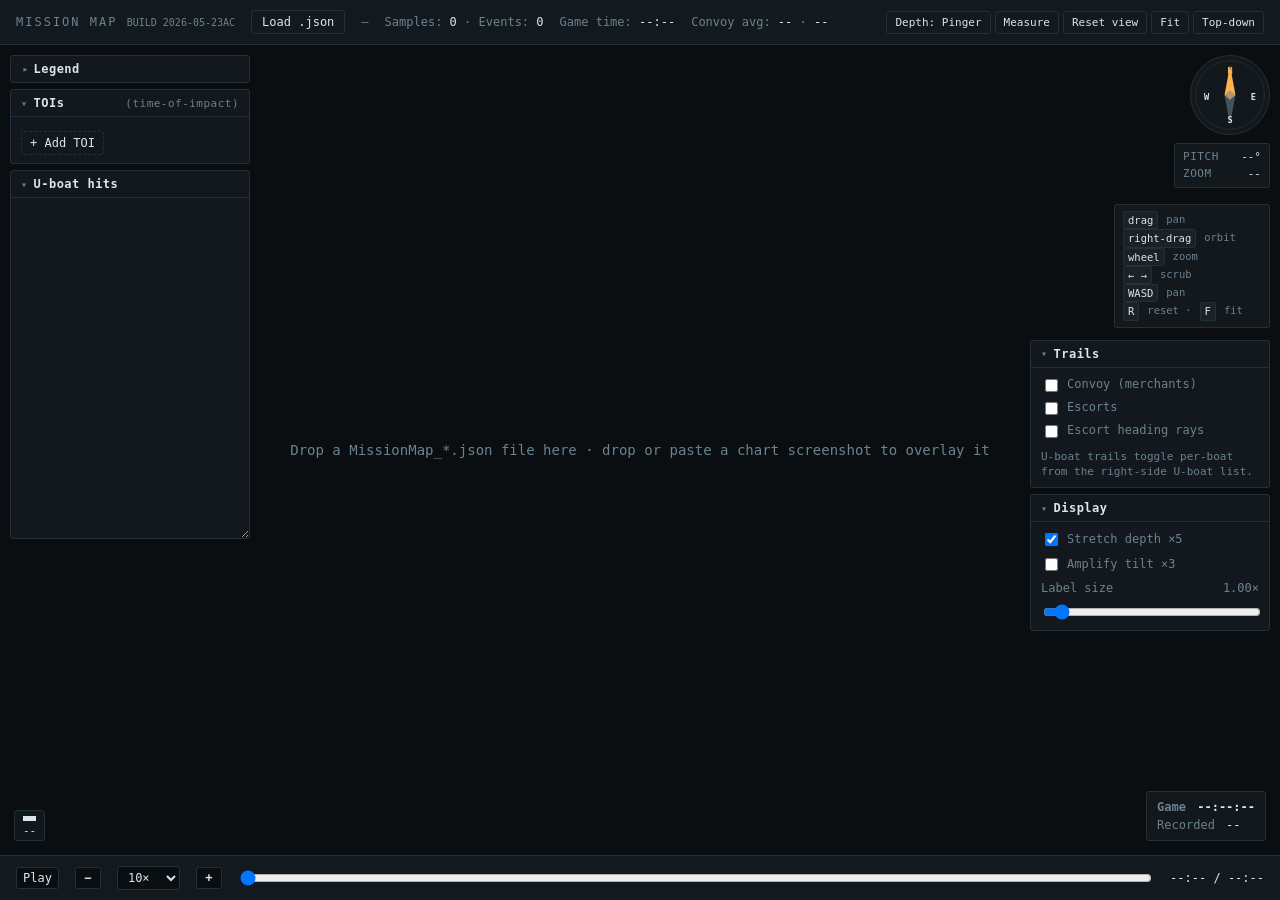
==== commit 2858fc2a: "Add files via upload" ====
--- a/missionmap.html
+++ b/missionmap.html
@@ -91,8 +91,6 @@
   #sidebarRight {
     position: static; top: auto; right: auto;
     margin-top: 4px;
-    width: 300px;   /* wider than the left sidebar — the U-boat rows (speed ·
-                       HDG · depth · UK · battery · ping) were wrapping */
   }
   #sidebar .panel, #sidebarRight .panel {
     background: rgba(19,26,31,0.92);
@@ -207,10 +205,13 @@
     cursor: pointer; align-self: flex-start;
   }
   #toiAdd:hover { color: var(--amber); border-color: var(--amber); }
+  #trailsBody { display: flex; flex-direction: column; gap: 4px; }
+  #trailsBody label.toggle,
   #displayBody label.toggle {
     display: flex; align-items: center; gap: 6px;
     cursor: pointer; font-size: 12px;
   }
+  #trailsBody label.toggle input,
   #displayBody label.toggle input { cursor: pointer; }
   /* Display panel stacks rows vertically so the label-size slider
      gets its own line under the two checkboxes (rather than running
@@ -302,25 +303,18 @@
     text-anchor: middle; dominant-baseline: middle;
   }
   #compass .cardinal-n { fill: var(--amber); }
-  /* Right column of the top HUD row: compass stacked over the PITCH/ZOOM
-     readout, so the readout tucks directly under the compass. */
-  #hud3dTopRight {
-    display: flex; flex-direction: column; align-items: stretch;
-    gap: 6px; width: 78px;   /* match compass width */
-  }
   #readout {
     background: rgba(19,26,31,0.85);
     border: 1px solid var(--line);
     border-radius: 3px;
-    padding: 3px 6px;
+    padding: 5px 8px;
     font-family: ui-monospace, Consolas, monospace;
     font-variant-numeric: tabular-nums;
-    font-size: 9.5px;
-    min-width: 0;            /* hug the compass width, no forced padding */
+    min-width: 78px;
   }
   #readout > div {
-    display: flex; justify-content: space-between; gap: 8px;
-    line-height: 1.45;
+    display: flex; justify-content: space-between; gap: 10px;
+    line-height: 1.5;
   }
   #readout .k { color: var(--dim); letter-spacing: 0.05em; }
   #readout span:last-child { color: var(--fg); }
@@ -339,8 +333,6 @@
     cursor: pointer;
   }
   #hud3dBtns button:hover { border-color: var(--amber); }
-  /* Top HUD row: key-hints box sits to the LEFT of the compass. */
-  #hud3dTop { display: flex; align-items: flex-start; gap: 8px; }
   #hud3dHints {
     background: rgba(19,26,31,0.85);
     border: 1px solid var(--line);
@@ -383,19 +375,13 @@
   /* Per-boat Follow toggle — small inline button on the right of the name row */
   #uboatList .followBtn {
     margin-left: auto;
+    padding: 2px 8px;
+    font-size: 10px; font-family: inherit;
     background: rgba(19,26,31,0.85);
-    color: var(--dim);
-    border: 1px solid var(--line);
-    border-radius: 3px;
-    font-family: inherit;
-    font-size: 10px;
-    padding: 2px 8px;
+    color: var(--fg); border: 1px solid var(--line); border-radius: 3px;
     cursor: pointer;
-    letter-spacing: 0.04em;
-    text-align: center;
-    min-width: 64px;     /* match the View / Nav / Trail toggles below */
-  }
-  #uboatList .followBtn:hover { border-color: var(--amber); color: var(--fg); }
+  }
+  #uboatList .followBtn:hover { border-color: var(--amber); }
   #uboatList .followBtn.active {
     background: var(--amber); color: #1a1a1a; border-color: var(--amber);
   }
@@ -422,16 +408,22 @@
 
   /* Bottom-left scale bar overlay — pixel width recalculated each frame
      so it always reads a "nice" round metres value at the current zoom. */
-  /* Game + Recorded clock — lives in the footer next to the timeline so it
-     can't overlap the top-right HUD column. Both advance with the scrubber. */
-  #footClock {
-    display: inline-flex; align-items: baseline; gap: 6px;
+  /* Bottom-right floating clock — game time on top, recorded wall-clock
+     below. Both advance with the playback scrubber. */
+  #bottomRightClock {
+    position: absolute; right: 14px; bottom: 14px;
+    padding: 6px 10px;
+    background: rgba(19,26,31,0.85);
+    border: 1px solid var(--line); border-radius: 3px;
     font-family: ui-monospace, Consolas, monospace;
-    font-size: 12px; color: var(--fg); white-space: nowrap;
-  }
-  #footClock .fcLbl { color: var(--dim); }
-  #footClock .fcSep { color: var(--line); }
-  #footClock b { font-weight: 600; font-variant-numeric: tabular-nums; }
+    font-size: 12px; line-height: 1.5;
+    color: var(--fg);
+    pointer-events: auto;
+    z-index: 40;
+  }
+  #bottomRightClock .brLbl { color: var(--dim); margin-right: 4px; }
+  #bottomRightClock .brGt  { font-weight: 600; }
+  #bottomRightClock .brRec { color: var(--fg); }
 
   #scaleBar {
     position: absolute;
@@ -564,14 +556,9 @@
           <div class="row"><span>🤦</span>&nbsp;Collision (heard, not classified)</div>
           <div class="row"><span>🦀</span>&nbsp;Aground (sitting on bottom)</div>
           <div class="row"><span>⚓</span>&nbsp;Anchored on surface</div>
-          <div class="row"><span style="color:#facc15">❗</span>&nbsp;Alerted (escort engaging)</div>
-          <div class="row"><span style="color:#c98c2a">❓</span>&nbsp;Investigating (soft contact)</div>
-          <div class="row"><span>🔥</span>&nbsp;Burning</div>
-          <div class="row"><span>💡</span>&nbsp;Convoy fleeing</div>
-          <div class="row"><span>💧</span>&nbsp;Flooding (taking damage)</div>
         </div>
       </div>
-      <div class="panel collapsed" id="toiPanel">
+      <div class="panel" id="toiPanel">
         <button class="panelHeader" data-target="toiBody" type="button">
           <span class="chev">▾</span> TOIs <span class="panelHint">(time-of-impact)</span>
         </button>
@@ -580,7 +567,7 @@
           <button id="toiAdd" type="button">+ Add TOI</button>
         </div>
       </div>
-      <div class="panel collapsed" id="uboatStatsPanel">
+      <div class="panel" id="uboatStatsPanel">
         <button class="panelHeader" data-target="uboatStatsBody" type="button">
           <span class="chev">▾</span> U-boat hits
         </button>
@@ -603,48 +590,57 @@
       zoom. Reset & Fit buttons mirror the R / F keyboard shortcuts.
     -->
     <div id="hud3d">
-      <div id="hud3dTop">
-        <div id="hud3dHints">
-          <div><span class="hint-key">drag</span> pan</div>
-          <div><span class="hint-key">right-drag</span> orbit</div>
-          <div><span class="hint-key">wheel</span> zoom</div>
-          <div><span class="hint-key">space</span> play/pause</div>
-          <div><span class="hint-key">←  →</span> scrub</div>
-          <div><span class="hint-key">WASD</span> pan</div>
-          <div><span class="hint-key">R</span> reset · <span class="hint-key">F</span> fit</div>
-        </div>
-        <div id="hud3dTopRight">
-          <div id="compass" title="Compass — N points to map north. Click to reset orientation.">
-            <svg viewBox="-50 -50 100 100">
-              <circle cx="0" cy="0" r="44" class="ring"></circle>
-              <g id="compassRose">
-                <path d="M 0 -38 L 7 0 L 0 6 L -7 0 Z" class="needle-n"></path>
-                <path d="M 0 38 L 7 0 L 0 -6 L -7 0 Z" class="needle-s"></path>
-                <text x="0"   y="-30" class="cardinal cardinal-n">N</text>
-                <text x="0"   y="33"  class="cardinal">S</text>
-                <text x="30"  y="3"   class="cardinal">E</text>
-                <text x="-30" y="3"   class="cardinal">W</text>
-              </g>
-            </svg>
-          </div>
-          <div id="readout">
-            <div><span class="k">PITCH</span><span id="pitchVal">--°</span></div>
-            <div><span class="k">ZOOM</span><span id="zoomVal">--</span></div>
-          </div>
-        </div>
+      <div id="compass" title="Compass — N points to map north. Click to reset orientation.">
+        <svg viewBox="-50 -50 100 100">
+          <circle cx="0" cy="0" r="44" class="ring"></circle>
+          <g id="compassRose">
+            <path d="M 0 -38 L 7 0 L 0 6 L -7 0 Z" class="needle-n"></path>
+            <path d="M 0 38 L 7 0 L 0 -6 L -7 0 Z" class="needle-s"></path>
+            <text x="0"   y="-30" class="cardinal cardinal-n">N</text>
+            <text x="0"   y="33"  class="cardinal">S</text>
+            <text x="30"  y="3"   class="cardinal">E</text>
+            <text x="-30" y="3"   class="cardinal">W</text>
+          </g>
+        </svg>
+      </div>
+      <div id="readout">
+        <div><span class="k">PITCH</span><span id="pitchVal">--°</span></div>
+        <div><span class="k">ZOOM</span><span id="zoomVal">--</span></div>
+      </div>
+      <div id="uboatList" title="Click a U-boat to focus the camera on it"></div>
+      <div id="hud3dHints">
+        <div><span class="hint-key">drag</span> pan</div>
+        <div><span class="hint-key">right-drag</span> orbit</div>
+        <div><span class="hint-key">wheel</span> zoom</div>
+        <div><span class="hint-key">←  →</span> scrub</div>
+        <div><span class="hint-key">WASD</span> pan</div>
+        <div><span class="hint-key">R</span> reset · <span class="hint-key">F</span> fit</div>
       </div>
       <div id="sidebarRight">
-        <div class="panel" id="uboatPanel">
-          <button class="panelHeader" data-target="uboatList" type="button">
-            <span class="chev">▾</span> U-boats
+        <div class="panel" id="trailsPanel">
+          <button class="panelHeader" data-target="trailsBody" type="button">
+            <span class="chev">▾</span> Trails
           </button>
-          <div class="panelBody" id="uboatList" title="Click a U-boat to focus the camera on it"></div>
+          <div class="panelBody" id="trailsBody">
+            <label class="toggle"><input type="checkbox" id="trailConvoyOn"> Convoy (merchants)</label>
+            <label class="toggle"><input type="checkbox" id="trailEscortOn"> Escorts</label>
+            <label class="toggle" title="Project a long red ray forward from every escort along its current heading. Helps predict where each escort is steering. Surface escorts only — sunk hulls and merchants are unaffected."><input type="checkbox" id="escortHeadingRaysOn"> Escort heading rays</label>
+            <div style="color:var(--dim); font-size:11px; padding-top:4px; line-height:1.4;">
+              U-boat trails toggle per-boat from the right-side U-boat list.
+            </div>
+          </div>
         </div>
         <div class="panel" id="displayPanel">
           <button class="panelHeader" data-target="displayBody" type="button">
             <span class="chev">▾</span> Display
           </button>
           <div class="panelBody" id="displayBody">
+            <label class="toggle" title="Multiply all vertical positions (depth, draught) by 5× so dives and torpedo running depth are readable at top-down camera angles. Turn off for true-scale ship proportions (surface ships no longer look chunky; loses the visual torpedo-vs-keel alignment cue).">
+              <input type="checkbox" id="depthStretchToggle" checked> Stretch depth ×5
+            </label>
+            <label class="toggle" title="Multiply visible u-boat pitch/roll by 3× so a 5° dive bubble looks like 15°. Numeric tilt readouts in the right menu still show the real value. Off by default — turn on if the real pitch is too subtle to see at your usual zoom.">
+              <input type="checkbox" id="tiltAmplifyToggle"> Amplify tilt ×3
+            </label>
             <div class="slider-row" title="World-space scale of the floating labels above U-boats, merchants and escorts. 1.0× matches the original defaults; range covers the same min/max already used elsewhere in the viewer (≈0.5× = the boid label size, ≈2.0× = the largest hover sprites).">
               <div class="sliderHeader">
                 <span>Label size</span>
@@ -652,23 +648,21 @@
               </div>
               <input type="range" id="labelScaleSlider" min="0.5" max="10.0" step="0.1" value="1.0">
             </div>
-            <label class="toggle" title="Multiply all vertical positions (depth, draught) by 5× so dives and torpedo running depth are readable at top-down camera angles. Turn off for true-scale ship proportions (surface ships no longer look chunky; loses the visual torpedo-vs-keel alignment cue).">
-              <input type="checkbox" id="depthStretchToggle" checked> Stretch depth ×5
-            </label>
-            <label class="toggle" title="Multiply visible u-boat pitch/roll by 3× so a 5° dive bubble looks like 15°. Numeric tilt readouts in the right menu still show the real value. Off by default — turn on if the real pitch is too subtle to see at your usual zoom.">
-              <input type="checkbox" id="tiltAmplifyToggle"> Amplify tilt ×3
-            </label>
-            <label class="toggle"><input type="checkbox" id="trailConvoyOn"> Convoy trails</label>
-            <label class="toggle"><input type="checkbox" id="trailEscortOn"> Escort trails</label>
-            <label class="toggle" title="Project a long red ray forward from every escort along its current heading. Helps predict where each escort is steering. Surface escorts only — sunk hulls and merchants are unaffected."><input type="checkbox" id="escortHeadingRaysOn"> Escort heading rays</label>
-            <label class="toggle" title="Show airborne illumination rounds (starshells) — convoy-AI flares and player deck-gun illumination. Turn off to declutter the sky during a flare-heavy engagement or celebration."><input type="checkbox" id="flaresOn" checked> Flares (starshells)</label>
-            <label class="toggle" title="Show the 💡 fleeing indicator above convoy merchants when the convoy AI is in its flee state. Turn off to declutter."><input type="checkbox" id="fleeIconsOn" checked> Fleeing markers (💡)</label>
-            <label class="toggle" title="Show health bars above DAMAGED convoy ships and escorts. Bars only appear once a hull has taken damage (full-health ships stay clean); turn off to hide them entirely."><input type="checkbox" id="hpBarsOn" checked> Health bars</label>
-            <div style="color:var(--dim); font-size:11px; padding-top:4px; line-height:1.4;">
-              U-boat trails toggle per-boat from the U-boat list above.
-            </div>
           </div>
         </div>
+      </div>
+    </div>
+    <!-- Game-time + Recorded-time clock pinned to the bottom-right of the
+         stage, immediately above the playback timer / scrubber footer.
+         Moved out of #hud3d (which is a top-right flex column) so the
+         clock sits where its CSS bottom/right offset says it should,
+         rather than stacking under the Trails panel inside the HUD. -->
+    <div id="bottomRightClock">
+      <div class="brGt"  title="Game time at the current playback position (accounts for the game-time rate)">
+        <span class="brLbl">Game</span> <span id="brGameTime">--:--:--</span>
+      </div>
+      <div class="brRec" title="Real-world wall-clock at the current playback position (recording start + elapsed playback seconds)">
+        <span class="brLbl">Recorded</span> <span id="brRecorded">--</span>
       </div>
     </div>
   </div>
@@ -689,13 +683,6 @@
     <button id="speedUp" type="button" title="Faster playback (+)">+</button>
     <input type="range" id="scrubber" min="0" max="0" step="1" value="0">
     <span id="scrub">--:-- / --:--</span>
-    <span id="footClock">
-      <span class="fcLbl" title="Game time at the current playback position (accounts for the game-time rate)">Game</span>
-      <b id="brGameTime">--:--:--</b>
-      <span class="fcSep">·</span>
-      <span class="fcLbl" title="Real-world wall-clock at the current playback position (recording start + elapsed playback seconds)">Rec</span>
-      <b id="brRecorded">--</b>
-    </span>
   </footer>
 </div>
 
@@ -1300,14 +1287,8 @@
   // Anything in tracks with kind=="t" that's not in this set is a miss —
   // the trail gets greyed out and the last position labelled "Missed".
   hitTorpedoIds = new Set();
-  torpHitTime = {};
   for (const ev of data.events) {
-    if (ev.type === "torpedo_hit" && ev.id) {
-      hitTorpedoIds.add(ev.id);
-      // Keep the earliest hit time so the trail vanishes at first impact.
-      if (torpHitTime[ev.id] == null || (ev.t || 0) < torpHitTime[ev.id])
-        torpHitTime[ev.id] = ev.t || 0;
-    }
+    if (ev.type === "torpedo_hit" && ev.id) hitTorpedoIds.add(ev.id);
   }
 
   // Launch metadata indexed by torpedo id so we can attribute and detail
@@ -1752,15 +1733,6 @@
 // but doesn't compete with current action.
 const GUN_EVENT_FADE_S    = 300;     // full fade-out duration
 const GUN_EVENT_RESIDUAL  = 0.18;    // post-fade opacity for the cold trail
-// The floating "-DMG" hit tag is a transient — it disappears 10 s after the
-// torpedo struck (gentle fade over the last second) so it doesn't clutter the
-// chart. The ● hit dot itself persists.
-const DMG_LABEL_DURATION_S = 10;
-// A missed torpedo (no torpedo_hit) lingers as a grey dud + "Missed" tag for
-// 10 in-game minutes after its run ends, then its mesh, trail and label are
-// hidden so old duds don't pile up on the chart. Measured from the last
-// sample time; rewind-safe (reappears if you scrub back inside the window).
-const MISSED_TORP_LINGER_S = 600;
 
 // Surfaced subs sit at ~6 m of keel depth (deck partly submerged), so
 // "underwater" begins at SURFACE_DEPTH_M.
@@ -2116,7 +2088,6 @@
 }
 let fatalDcIds = new Set();
 let hitTorpedoIds = new Set();
-let torpHitTime   = {};        // torpId -> earliest torpedo_hit time (trail vanishes after)
 let launchByTorpId = {};       // torpId -> launch event (for hover detail)
 let hitsByTarget   = {};       // boidId -> [hitEvent, ...]
 let targetByHitId  = {};       // torpedo id -> resolved target boid id
@@ -4588,12 +4559,6 @@
     if (e) e.sprite.visible = false;
     return;
   }
-  // Display-panel "Health bars" toggle — hide every boid HP bar when off.
-  if (!trailToggles.health) {
-    const e = hpBars.get(id);
-    if (e) e.sprite.visible = false;
-    return;
-  }
   if (!snap || snap.hp == null) {
     const e = hpBars.get(id);
     if (e) e.sprite.visible = false;
@@ -4611,16 +4576,6 @@
     frac = snap.hp;
   }
   frac = Math.max(0, Math.min(1, frac));
-
-  // Only show the bar for DAMAGED hulls. Full-health convoy/escort ships
-  // (frac ~1) would otherwise blanket the map with green bars — newer
-  // Wolfpack builds emit hp=1 for every healthy boid where older builds
-  // emitted none, so without this gate a fresh convoy is a wall of bars.
-  if (frac >= UNDAMAGED_HP_THRESHOLD) {
-    const e = hpBars.get(id);
-    if (e) e.sprite.visible = false;
-    return;
-  }
 
   let entry = hpBars.get(id);
   if (!entry) {
@@ -4767,7 +4722,7 @@
 // Effective hull length of a u-boat mesh in world units — matches the
 // LatheGeometry profile in meshForEntity (kind === "u"). Updated here
 // whenever that geometry changes so the label cap tracks the actual hull.
-const UBOAT_HULL_LEN = 67.1;   // Type VIIC length (U-96 and the others)
+const UBOAT_HULL_LEN = 96;
 
 // Render a single line of text into a CanvasTexture sprite. Used for the
 // "<ship> sank here" overlays — kept lightweight (one canvas per event)
@@ -5128,16 +5083,9 @@
     else                 hpColor = "#4ade80";
   }
 
-  // Ballast (MissionMap 1.9.33+): fwd/aft tank water fill (0..1) + vent-open
-  // flags. Absent in older recordings → the tank graphic is simply skipped.
-  const bf = snap.bf, ba = snap.ba;
-  const vf = snap.vf ? 1 : 0, va = snap.va ? 1 : 0;
-  const hasBallast = (bf != null || ba != null);
-
   const key = name + "|" + speed + "|" + sArrow + "|" + depth + "|" + dArrow + "|" + bat + "|" + hp + "|" +
               labelColor + "|" + speedColor + "|" + sArrowColor + "|" + depthColor + "|" + dArrowColor + "|" +
-              batColor + "|" + hpColor + "|" +
-              (hasBallast ? ((bf || 0).toFixed(2) + "," + (ba || 0).toFixed(2) + "," + vf + va) : "");
+              batColor + "|" + hpColor;
 
   let entry = labelSprites.get(id);
   if (!entry) {
@@ -5212,37 +5160,6 @@
     }
     if (bat) paint("  ⚡" + bat, batColor);
     if (hp) paint("  ♥" + hp, hpColor);
-
-    // Ballast tanks: a small FWD + AFT tank drawn next to the name. Each fills
-    // bottom-up with water (blue), and its outline goes RED while that tank's
-    // vent is open (flooding to dive).
-    if (hasBallast) {
-      x += 18;
-      const H = entry.canvas.height;
-      const drawTank = (lab, fill, open) => {
-        const tw = 44, th = 86, ty = (H - th) / 2;
-        c2d.fillStyle = "rgba(15,22,34,0.6)";
-        c2d.fillRect(x, ty, tw, th);
-        const f = Math.max(0, Math.min(1, fill == null ? 0 : fill));
-        if (f > 0) {
-          const fh = (th - 8) * f;
-          c2d.fillStyle = open ? "#3aa0ff" : "#2f6fb0";
-          c2d.fillRect(x + 4, ty + th - 4 - fh, tw - 8, fh);
-        }
-        c2d.lineWidth = 5;
-        c2d.strokeStyle = open ? "#ff4d4d" : "rgba(225,225,225,0.85)";
-        c2d.strokeRect(x + 2, ty + 2, tw - 4, th - 4);
-        c2d.font = "bold 30px ui-monospace,Consolas,monospace";
-        c2d.textAlign = "center"; c2d.textBaseline = "middle";
-        c2d.lineWidth = 5; c2d.strokeStyle = "rgba(0,0,0,0.85)";
-        c2d.strokeText(lab, x + tw / 2, ty + th / 2);
-        c2d.fillStyle = "#ffffff"; c2d.fillText(lab, x + tw / 2, ty + th / 2);
-        x += tw + 8;
-      };
-      drawTank("F", bf, vf);
-      drawTank("A", ba, va);
-      c2d.textAlign = "left"; c2d.textBaseline = "middle";   // restore for next rasterise
-    }
     entry.texture.needsUpdate = true;
     entry.lastKey = key;
   }
@@ -5504,42 +5421,29 @@
   // catching any meaningful hull damage.
   const flooding = (snap && snap.hp != null && snap.hp < 0.99);
 
-  // Icons sit in a row just to the RIGHT of the name label, at the label's
-  // height — so they read as badges beside the name instead of floating high
-  // above the hull. baseX clears the name (the label is centred on the hull
-  // and capped to roughly hull length); `slot` advances per visible icon so
-  // they never overlap each other.
-  const _meta = boidMetaById ? boidMetaById.get(id) : null;
-  const _shipLen = (_meta && _meta.length > 1) ? _meta.length : (kind === "m" ? 120 : 90);
-  const iconY = Y_TOP + 50;                       // same height as the name label
-  const baseX = meshPosition.x + _shipLen * 0.5 + 14;
-  const ICON_DX = 45;
-  let slot = 0;
-  const placeIcon = (sprite) => {
-    sprite.position.set(baseX + slot * ICON_DX, iconY, meshPosition.z);
-    sprite.visible = true;
-    pinSpriteToCamera(sprite, 60, 60);
-    slot++;
-  };
-
   if (alerted) {
     if (!entry.alert) {
       entry.alert = makeIconSprite(emojiTexture("❗", "#facc15"), 60);
       scene3d.add(entry.alert);
     }
-    placeIcon(entry.alert);
+    entry.alert.position.set(meshPosition.x, Y_TOP + 105, meshPosition.z);
+    entry.alert.visible = true;
+    pinSpriteToCamera(entry.alert, 60, 60);
   } else if (entry.alert) {
     entry.alert.visible = false;
   }
 
-  // Soft alert — mutually exclusive with hard alert (an escort is either
-  // investigating OR engaging). Dim amber reads as "less urgent than ❗".
+  // Soft alert — same slot/anchor as hard alert (they're mutually
+  // exclusive: an escort is either investigating OR engaging). Dim
+  // amber colour reads as "less urgent than the red-yellow !".
   if (softAlert) {
     if (!entry.softAlert) {
       entry.softAlert = makeIconSprite(emojiTexture("❓", "#c98c2a"), 60);
       scene3d.add(entry.softAlert);
     }
-    placeIcon(entry.softAlert);
+    entry.softAlert.position.set(meshPosition.x, Y_TOP + 105, meshPosition.z);
+    entry.softAlert.visible = true;
+    pinSpriteToCamera(entry.softAlert, 60, 60);
   } else if (entry.softAlert) {
     entry.softAlert.visible = false;
   }
@@ -5549,17 +5453,26 @@
       entry.fire = makeIconSprite(emojiTexture("🔥", "#ffaa55"), 60);
       scene3d.add(entry.fire);
     }
-    placeIcon(entry.fire);
+    // Offset horizontally if also alerted so both icons remain readable.
+    const dx = alerted ? 40 : 0;
+    entry.fire.position.set(meshPosition.x + dx, Y_TOP + 105, meshPosition.z);
+    entry.fire.visible = true;
+    pinSpriteToCamera(entry.fire, 60, 60);
   } else if (entry.fire) {
     entry.fire.visible = false;
   }
 
-  if (fleeing && trailToggles.fleeIcons) {
+  if (fleeing) {
     if (!entry.flee) {
-      entry.flee = makeIconSprite(emojiTexture("💡", "#fde047"), 30);
+      entry.flee = makeIconSprite(emojiTexture("💡", "#fde047"), 60);
       scene3d.add(entry.flee);
     }
-    placeIcon(entry.flee);
+    // Stack to the right of any already-rendered icons so all three
+    // remain readable side-by-side at high zoom.
+    const dx = (alerted ? 40 : 0) + (burning ? 40 : 0);
+    entry.flee.position.set(meshPosition.x + dx, Y_TOP + 105, meshPosition.z);
+    entry.flee.visible = true;
+    pinSpriteToCamera(entry.flee, 60, 60);
   } else if (entry.flee) {
     entry.flee.visible = false;
   }
@@ -5569,7 +5482,11 @@
       entry.flood = makeIconSprite(emojiTexture("💧", "#67e8f9"), 60);
       scene3d.add(entry.flood);
     }
-    placeIcon(entry.flood);
+    // Stack right of all the other icons.
+    const dx = (alerted ? 40 : 0) + (burning ? 40 : 0) + (fleeing ? 40 : 0);
+    entry.flood.position.set(meshPosition.x + dx, Y_TOP + 105, meshPosition.z);
+    entry.flood.visible = true;
+    pinSpriteToCamera(entry.flood, 60, 60);
   } else if (entry.flood) {
     entry.flood.visible = false;
   }
@@ -5585,28 +5502,14 @@
 function hideBoidAuxiliaries(id) {
   const lbl = boidLabels.get(id);
   if (lbl && lbl.sprite) lbl.sprite.visible = false;
-  // HP bar must hide on sink too — otherwise the health bar lingers over the
-  // wreck. (updateHpBar3D is skipped while sinkState is active, so once hidden
-  // here it stays hidden until you scrub back before the sinking.)
-  const hp = hpBars.get(id);
-  if (hp && hp.sprite) hp.sprite.visible = false;
   const ic = boidIcons.get(id);
   if (ic) {
-    if (ic.alert)     ic.alert.visible     = false;
-    if (ic.softAlert) ic.softAlert.visible = false;
-    if (ic.fire)      ic.fire.visible       = false;
-    if (ic.flee)      ic.flee.visible       = false;
-    if (ic.flood)     ic.flood.visible      = false;
+    if (ic.alert) ic.alert.visible = false;
+    if (ic.fire)  ic.fire.visible  = false;
+    if (ic.flee)  ic.flee.visible  = false;
+    if (ic.flood) ic.flood.visible = false;
     // ic.wreck intentionally left alone; showWreckIcon controls it.
   }
-  // Beam visuals must hide on sink too. Their update functions
-  // (updateSearchLight / updateConvoyBeams) only run while the boid is still
-  // sampled, so a hull sunk mid-alert keeps its last visible=true cone(s)
-  // stuck over the wreck. Both are re-shown by those updaters on scrub-back.
-  const sl = searchLights.get(id);
-  if (sl) sl.visible = false;
-  const beams = convoyBeams.get(id);
-  if (beams) { if (beams[0]) beams[0].visible = false; if (beams[1]) beams[1].visible = false; }
 }
 
 // Show the sinking-ship wreck marker over a descending hull.
@@ -5657,8 +5560,7 @@
   const last = tr.samples[tr.samples.length - 1];
   // Don't show the label until we've actually played past the last sample
   // (otherwise an in-flight torpedo gets prematurely labelled).
-  // Hide before the run ends, and again once the dud has lingered 10 min.
-  if (currentT < last.t || currentT > last.t + MISSED_TORP_LINGER_S) {
+  if (currentT < last.t) {
     const existing = missedLabels.get(id);
     if (existing) existing.visible = false;
     return;
@@ -5691,12 +5593,61 @@
 // usually die at 8–12 kn while underway.
 const SUNK_TRACK_GRACE_S = 5;     // tight margin against end-of-recording
 function ensureSunkBoidLabel(id, tr) {
-  // Parked "sunk here" name label disabled per user request: a sunk hull
-  // shows only the grey wreck mesh plus the ✕ (ship_sunk) and ● (torpedo_hit)
-  // event markers — no floating name. Hide any sprite from a prior build so
-  // scrubbing back and forth never leaves an orphan.
-  const existing = sunkBoidLabels.get(id);
-  if (existing) existing.visible = false;
+  if (!tr.samples.length) return;
+  const last  = tr.samples[tr.samples.length - 1];
+  const first = tr.samples[0];
+  if (!last) return;
+  // Same trim filter as sinkAnimState: a boid that only ever has one
+  // sample (or whose track is t=0..t=0 with no duration) was trimmed
+  // by a mod-side Destroy at mission start, not killed. Skip the
+  // "sunk here" label too.
+  if (tr.samples.length < 2)   return;
+  if (last.t - first.t < 1)    return;
+  // Track must end before recording does, otherwise the boid is just
+  // alive at the end of playback — not sunk.
+  if (last.t >= totalT - SUNK_TRACK_GRACE_S) return;
+  // Wait for the boid's bound ship_sunk event time before showing the
+  // parked "sunk here" label — same anchor sinkAnimState uses, so the
+  // label appears after the descent finishes rather than at last.t +
+  // SINK_ANIM_S (which could be well before the killing torpedo
+  // actually arrived for a boid whose last sample was ~14s early).
+  const sunkEv = sunkEventByBoidId.get(id);
+  if (!sunkEv) return;
+  const lag = sunkEv._synthetic ? 8 : 0;
+  if (currentT < sunkEv.t + lag + SINK_ANIM_S) {
+    const existing = sunkBoidLabels.get(id);
+    if (existing) existing.visible = false;
+    return;
+  }
+  // Pretty + compact name match the in-scene live label so a hull keeps
+  // the same identifier before and after sinking.
+  let name = last.n ? String(last.n).trim() : "";
+  if (!name) {
+    for (let i = 0; i < tr.samples.length; i++) {
+      const n = tr.samples[i].n;
+      if (n) { name = String(n).trim(); break; }
+    }
+  }
+  name = prettifyBoidName(name);
+  if (!name) name = (tr.kind === "e") ? "Escort" : "Merchant";
+  name = shortBoidName(name, tr.kind);
+  let spr = sunkBoidLabels.get(id);
+  if (spr && spr.userData.text !== name) {
+    scene3d.remove(spr);
+    spr.material.map.dispose();
+    spr.material.dispose();
+    spr = null;
+  }
+  if (!spr) {
+    spr = makeTextSprite(name, tr.kind === "e" ? "#ff8c8c" : "#c084fc", 260, 32);
+    if (!spr) return;
+    spr.userData.text = name;
+    sunkBoidLabels.set(id, spr);
+    scene3d.add(spr);
+  }
+  spr.position.set(last.x, Y_TOP + 50, last.z);
+  spr.visible = true;
+  pinSpriteToCamera(spr, 260, 32);
 }
 
 // ── Propeller wash / wake ──────────────────────────────────────────────
@@ -6205,8 +6156,8 @@
     // build a solid of revolution, then rotated 90° so the long axis is
     // +Z. The profile gives a longer/sharper stern taper than bow (matches
     // U-boat shape — the propeller cone is longer than the bow).
-    const halfLen = 33.55;       // total hull length 67.1 m (Type VIIC — U-96 et al.)
-    const beamR   = 3.1;         // max radius — Type VIIC beam 6.2 m
+    const halfLen = 48;          // total hull length ~96 m, comparable to the old capsule
+    const beamR   = 6;           // max radius — slimmer than the old r=8 capsule
     const profile = [
       new THREE.Vector2(0.0,            halfLen),                // bow tip
       new THREE.Vector2(beamR * 0.45,   halfLen -  6),
@@ -6224,12 +6175,10 @@
 
     // Conning tower: shorter, narrower box sitting on top of the hull,
     // slightly aft of midship to match the real-world placement on
-    // Type VII / IX boats. Its base sits ON the hull crown (embedded a hair
-    // so there's no floating gap) and it rises a couple of metres above for
-    // legibility. Box half-height is beamR*0.95/2 ≈ 1.47, so a centre at
-    // beamR + 1.2 puts the base just inside the crown (y≈2.83 vs crown 3.1).
+    // Type VII / IX boats. Pokes ~5 m above the hull crown so it's
+    // legible from the top-down camera at typical zoom levels.
     const towerGeo = new THREE.BoxGeometry(beamR * 0.7, beamR * 0.95, 14);
-    towerGeo.translate(0, beamR + 1.2, -3);
+    towerGeo.translate(0, beamR + 2.2, -3);
     const tower = new THREE.Mesh(towerGeo, mat);
     tower.renderOrder = 50;
 
@@ -6237,13 +6186,6 @@
     mesh.add(hull);
     mesh.add(tower);
     mesh.renderOrder = 50;
-    // Don't frustum-cull the hull: under depth-stretch a dived boat sits right
-    // at the camera's downward view edge, and the conservative bounding-sphere
-    // test culls it even though it's (partly) on screen — so it vanished while
-    // its depth pole + label (culling off) stayed. Force-draw all parts.
-    hull.frustumCulled = false;
-    tower.frustumCulled = false;
-    mesh.frustumCulled = false;
   } else if (kind === "m" || kind === "e") {
     // Ship: extruded silhouette + superstructure boxes. Per-class
     // silhouettes (Tanker / Freighter / Trawler / Passenger / Tribal /
@@ -6979,14 +6921,9 @@
   // Resolve final wreck depth from bathymetry; fall back to a sensible
   // visible depth when there's no nearby reading.
   const seabedM = seabedDepthAt(last.x, last.z);
-  let finalY = (seabedM != null && seabedM > 0)
+  const finalY = (seabedM != null && seabedM > 0)
     ? stretchY(-seabedM)
     : stretchY(-SINK_DEPTH_FALLBACK_M);
-  // Never let the wreck sink below the rendered sea floor — deep bathymetry
-  // (e.g. a 2000 m sounding) would otherwise drop the hull out of view.
-  // Park it just above the floor plane so it stays findable on the map.
-  const floorY = stretchY(Y_FLOOR);
-  if (finalY < floorY) finalY = floorY;
   const parked = dt >= SINK_ANIM_S;
   const phase = parked ? 1 : (dt / SINK_ANIM_S);
   // Ease-in: the hull holds at the surface for a beat, then accelerates.
@@ -7082,26 +7019,6 @@
         mesh.visible = true;
       }
     }
-    // Flares (starshells) toggle from the Trails panel: hide the flare
-    // sphere entirely when off.
-    if (tr.kind === "f" && !trailToggles.flares) { mesh.visible = false; continue; }
-    // A torpedo that struck a ship vanishes at (and after) the impact moment
-    // — only the ✕/● markers and the sunk hull should remain. mesh.visible is
-    // re-derived every frame from currentT, so scrubbing back before impact
-    // brings the fish (and its pole/wake) back. Misses are unaffected.
-    if (tr.kind === "t") {
-      const struck = hitTorpedoIds.has(id) && torpHitTime[id] != null && currentT >= torpHitTime[id];
-      // A missed dud is hidden once it's been lying on the seabed for 10 min.
-      const lastTt = tr.samples.length ? tr.samples[tr.samples.length - 1].t : 0;
-      const expiredDud = !hitTorpedoIds.has(id) && currentT > lastTt + MISSED_TORP_LINGER_S;
-      mesh.visible = !struck && !expiredDud;
-      if (struck || expiredDud) {
-        const pole = depthPoles.get(id); if (pole) pole.visible = false;
-        const wake = wakeMeshes.get(id); if (wake) wake.visible = false;
-        seen.add(id);   // keep the mesh cached (don't dispose) so rewind restores it
-        continue;
-      }
-    }
     // Position: world X/Z map directly. Y comes from snap.d (uboats) or
     // snap.y (depth charges have world-Y, no separate depth). Uboats are
     // clamped to [Y_FLOOR, Y_TOP] so a noisy reading can't shoot the mesh
@@ -7112,14 +7029,7 @@
     if      (snap.d != null) y = -snap.d;
     else if (snap.y != null) y = snap.y;
     if (tr.kind === "u") {
-      // Allow the boat to ride ABOVE the waterline when it breaches/surfaces:
-      // the depth gauge (`d`) floors at 0, but the raw hull Y (`y`) goes
-      // positive when the sub rises clear of the water. Only let `y` raise the
-      // boat when it's genuinely ABOVE the surface (snap.y > 0) — underwater we
-      // must keep the gauge depth, or dived boats get yanked up to the hull
-      // reference (which sits near the surface) and vanish from depth,
-      // exaggerated ×5 by depth-stretch.
-      if (snap.y != null && snap.y > 0 && snap.y > y) y = snap.y;
+      if (y > Y_TOP)   y = Y_TOP;
       if (y < Y_FLOOR) y = Y_FLOOR;
     }
     // Override Y + opacity while the sink animation is playing. The
@@ -7255,17 +7165,6 @@
           snap && snap.s != null && snap.s > 0.5) {
         for (const bl of mesh.userData.spinner) bl.rotation.z += 0.6;
       }
-    }
-    // U-boat hull is real-scale (~96 m), so when the camera pulls back — which
-    // depth-stretch FORCES, since the water column is 5× taller — a dived boat
-    // shrinks to a sub-pixel speck and you only see its depth pole + label.
-    // Keep a minimum apparent size: scale up with camera distance (never below
-    // true size, capped so it doesn't balloon). Mirrors the torpedo treatment.
-    if (tr.kind === "u") {
-      const dCam = camera3d.position.distanceTo(mesh.position);
-      let sc = Math.max(1, dCam * 0.0016);
-      if (sc > 8) sc = 8;
-      mesh.scale.setScalar(sc);
     }
     // Propeller wash / wake for anything under way.
     //
@@ -7515,30 +7414,19 @@
     // hit; the real damage shows up in the boid's hp sample
     // bracketing the event and via the per-uboat hit-table delta.
     if (ev.type === "torpedo_hit" && ev.dmg != null) {
-      // The -DMG tag is transient: gone 10 s after the hit (faded over the
-      // final second). The ● hit dot stays. elapsed-based so scrubbing back
-      // within the window restores it.
       let dmgLbl = dmgLabels.get(i);
-      if (elapsed > DMG_LABEL_DURATION_S) {
-        if (dmgLbl) dmgLbl.visible = false;
-      } else {
-        if (!dmgLbl) {
-          dmgLbl = makeTextSprite("-DMG", "#ff8888", 120, 28);
-          if (dmgLbl) {
-            dmgLabels.set(i, dmgLbl);
-            scene3d.add(dmgLbl);
-          }
+      if (!dmgLbl) {
+        dmgLbl = makeTextSprite("-DMG", "#ff8888", 120, 28);
+        if (dmgLbl) {
+          dmgLabels.set(i, dmgLbl);
+          scene3d.add(dmgLbl);
         }
-        if (dmgLbl) {
-          const fadeStart = DMG_LABEL_DURATION_S - 1;
-          const dmgAlpha = elapsed > fadeStart
-            ? alpha * Math.max(0, 1 - (elapsed - fadeStart))
-            : alpha;
-          dmgLbl.position.set(ev.x, stretchY(y) + 40, ev.z);
-          dmgLbl.material.opacity = dmgAlpha;
-          dmgLbl.visible = true;
-          pinSpriteToCamera(dmgLbl, 120, 28);
-        }
+      }
+      if (dmgLbl) {
+        dmgLbl.position.set(ev.x, stretchY(y) + 40, ev.z);
+        dmgLbl.material.opacity = alpha;
+        dmgLbl.visible = true;
+        pinSpriteToCamera(dmgLbl, 120, 28);
       }
     }
 
@@ -7664,8 +7552,9 @@
 // the boat's position showing the measured range. It drifts downward
 // and fades out — surfaces under-keel data only at the moment the crew
 // actually reads the gauge, instead of cluttering the label all the time.
-const pingFloats = new Map();    // event idx → { sprite, t0, startY, endY }
+const pingFloats = new Map();    // event idx → { sprite, t0, baseY }
 const PING_FLOAT_LIFE_S = 4;
+const PING_FLOAT_DROP_M = 60;
 function updatePingFloats() {
   if (!data || !data.events) return;
   // Spawn new ones: events whose t is now within the float lifetime.
@@ -7675,23 +7564,14 @@
     if (currentT < ev.t) continue;
     if (currentT - ev.t > PING_FLOAT_LIFE_S) continue;
     if (pingFloats.has(i)) continue;
-    const rangeM = (typeof ev.range === "number") ? ev.range : null;
-    const label = rangeM != null ? rangeM.toFixed(0) + "m" : "ping";
-    const spr = makeTextSprite(label, "#67e8f9", 160, 40);
+    const range = (typeof ev.range === "number") ? ev.range.toFixed(0) + "m" : "ping";
+    const spr = makeTextSprite(range, "#67e8f9", 160, 40);
     if (!spr) continue;
-    // Echo-sounder range is keel→seabed, so anchor the number at the SEABED
-    // below the boat and let it rise UP to the hull over its lifetime (the
-    // echo returning) — not drop down from the surface. Boat depth at the
-    // ping moment sets the keel reference; seabed = keel depth + range.
-    const psnap = entitySnapshot(ev.id, ev.t);
-    const boatDepth = (psnap && psnap.d != null) ? psnap.d : 0;
-    const seabedY = stretchY(-(boatDepth + (rangeM || 0)));
-    const boatY   = stretchY(-boatDepth) + 30;
-    spr.position.set(ev.x, seabedY, ev.z);
+    spr.position.set(ev.x, stretchY(0) + 30, ev.z);
     spr.renderOrder = 65;
     spr.frustumCulled = false;
     scene3d.add(spr);
-    pingFloats.set(i, { sprite: spr, t0: ev.t, startY: seabedY, endY: boatY });
+    pingFloats.set(i, { sprite: spr, t0: ev.t, baseY: spr.position.y });
   }
   // Advance + retire.
   for (const [k, p] of pingFloats) {
@@ -7704,8 +7584,7 @@
       continue;
     }
     const u = age / PING_FLOAT_LIFE_S;
-    // Rise from the seabed up to the hull (echo returning to the boat).
-    p.sprite.position.y = p.startY + (p.endY - p.startY) * u;
+    p.sprite.position.y = p.baseY - PING_FLOAT_DROP_M * u;
     p.sprite.material.opacity = 1 - u * u;
     pinSpriteToCamera(p.sprite, 160, 40);
   }
@@ -7902,19 +7781,8 @@
     // flight it keeps the live colour/opacity. Materials are cached, so
     // this must run per-frame to recover once the determination changes.
     if (tr.kind === "t") {
-      // Once a torpedo has struck a ship its wake serves no further purpose —
-      // hide the whole trail at (and after) the impact time.
-      if (hitTorpedoIds.has(id) && torpHitTime[id] != null && currentT >= torpHitTime[id]) {
-        line.visible = false;
-        continue;
-      }
       const lastT  = samples.length ? samples[samples.length - 1].t : 0;
       const missed = !hitTorpedoIds.has(id) && currentT >= lastT;
-      // After 10 min as a dud, drop the trail too (mesh + label already gone).
-      if (missed && currentT > lastT + MISSED_TORP_LINGER_S) {
-        line.visible = false;
-        continue;
-      }
       if (missed) {
         line.material.color.setHex(0x6b7280);
         line.material.opacity = 0.35;
@@ -8415,7 +8283,7 @@
 // uboatList (uboatTrailVisible[] below); uboatFull stays here as the
 // always-on full-track behaviour since the per-boat toggle drops the
 // 10-km tail-cap concept.
-const trailToggles = { uboatFull: true, convoy: false, escort: false, headingRays: false, flares: true, fleeIcons: true, health: true };
+const trailToggles = { uboatFull: true, convoy: false, escort: false, headingRays: false };
 function _wireTrailToggle(id, key) {
   const el = $(id);
   if (!el) return;
@@ -8430,9 +8298,6 @@
 _wireTrailToggle("trailConvoyOn",  "convoy");
 _wireTrailToggle("trailEscortOn",  "escort");
 _wireTrailToggle("escortHeadingRaysOn", "headingRays");
-_wireTrailToggle("flaresOn", "flares");
-_wireTrailToggle("fleeIconsOn", "fleeIcons");
-_wireTrailToggle("hpBarsOn", "health");
 
 // Per-u-boat visibility state, indexed by crew index (0..3). Drive the
 // View / Trail / Nav toggles on each uboatList row. All persisted to
@@ -8734,46 +8599,15 @@
     const ev = data.events[hov.evIdx];
     if (!ev) return null;
     const owner = ev.owner != null ? crewIdxBoatName(ev.owner) : "?";
+    const dmg   = ev.dmg != null ? "-" + Math.round(ev.dmg) : "—";
+    const ang   = ev.h != null ? ev.h.toFixed(0) + "°" : "—";
+    const impY  = ev.y != null ? (-ev.y).toFixed(1) + " m below" : "—";
     const tgtId = ev.id ? targetByHitId[ev.id] : null;
     let targetName = "—";
     if (tgtId) {
       const tr = tracks[tgtId];
       const nm = tr && tr.samples[0] && tr.samples[0].n;
       targetName = (nm ? prettifyBoidName(String(nm)) : "") || (tr && tr.kind === "e" ? "Escort" : "Merchant");
-    }
-    // Nearest target-hull sample to the hit time — used for both hull-relative
-    // geometry below (impact angle + impact depth).
-    let hullSample = null;
-    {
-      const ss = tgtId && tracks[tgtId] ? tracks[tgtId].samples : null;
-      if (ss && ss.length) {
-        let bestDt = Infinity;
-        for (const s of ss) {
-          const dt = Math.abs(s.t - ev.t);
-          if (dt < bestDt) { bestDt = dt; hullSample = s; }
-        }
-      }
-    }
-    // Impact angle on the hull: 90° = struck square on the beam (ideal),
-    // 0° = along the keel (grazing). Torpedo impact heading vs hull heading,
-    // NOT the raw compass heading.
-    let ang = "—";
-    if (ev.h != null && hullSample && hullSample.h != null) {
-      let rel = (((ev.h - hullSample.h) % 180) + 180) % 180;   // 0..180
-      ang = Math.round(rel > 90 ? 180 - rel : rel) + "°";       // fold to 0..90
-    }
-    // Impact depth on the hull (approx): subtract the ship's sampled world Y
-    // at the hit to cancel local wave height + heave, leaving depth below the
-    // hull's transform origin (~waterline). Falls back to depth below mean sea
-    // level when the hull's vertical position isn't recorded.
-    let impY = "—";
-    if (ev.y != null) {
-      if (hullSample && hullSample.y != null) {
-        const d = hullSample.y - ev.y;
-        impY = Math.abs(d).toFixed(1) + " m " + (d >= 0 ? "below" : "above") + " hull (approx)";
-      } else {
-        impY = (-ev.y).toFixed(1) + " m below sea level";
-      }
     }
     const dTOI = deltaToTOI(ev);
     const hitTubeRow = (typeof ev.tube === "number" && ev.tube > 0)
@@ -8783,6 +8617,7 @@
             <div class="row"><span class="k">Hit at</span><span>${fmtEventGameTime(ev)}</span></div>
             ${hitTubeRow}
             ${dTOI ? `<div class="row"><span class="k">Δ TOI</span><span>${dTOI}</span></div>` : ""}
+            <div class="row"><span class="k">Damage</span><span>${dmg}</span></div>
             <div class="row"><span class="k">Impact angle</span><span>${ang}</span></div>
             <div class="row"><span class="k">Impact depth</span><span>${impY}</span></div>`;
   }
@@ -8864,31 +8699,19 @@
         if (n === 0) n = 1;
         return { pct: (drop * 100) / n, shared: n > 1 };
       };
-      // Heading of the target hull nearest a hit time — to derive the
-      // torpedo's impact angle on the hull.
-      const shipHeadingAtHit = (hitT) => {
-        if (!tgtSamples || !tgtSamples.length) return null;
-        let best = null, bestDt = Infinity;
-        for (const s of tgtSamples) { const dt = Math.abs(s.t - hitT); if (dt < bestDt) { bestDt = dt; best = s; } }
-        return best && best.h != null ? best.h : null;
-      };
       for (const h of hits) {
         const ownerName = h.owner != null ? crewIdxBoatName(h.owner) : "?";
-        const parts = [];
-        // Impact angle on the hull: 90° = struck square on the beam (ideal),
-        // 0° = along the keel (grazing). From the torpedo's impact heading
-        // (h.h) vs the hull heading at that moment.
-        const shipH = shipHeadingAtHit(h.t);
-        if (h.h != null && shipH != null) {
-          let rel = (((h.h - shipH) % 180) + 180) % 180;   // 0..180
-          const ang = rel > 90 ? 180 - rel : rel;          // fold to 0..90
-          parts.push("impact " + Math.round(ang) + "°");
+        const d = deltaToTOI(h);
+        const dmgInfo = hpDeltaForHit(h.t);
+        let dmgTxt = "";
+        if (dmgInfo) {
+          dmgTxt = "-" + dmgInfo.pct.toFixed(0) + "%";
+          if (dmgInfo.shared) dmgTxt += "*";
+        } else if (h.dmg != null) {
+          // Fallback: nominal torpedo damage units.
+          dmgTxt = "-" + Math.round(h.dmg) + " dmg";
         }
-        // Real HP % lost, from the bracketing samples. The nominal torpedo
-        // dmg (always 100) is intentionally omitted — it's meaningless per-ship.
-        const dmgInfo = hpDeltaForHit(h.t);
-        if (dmgInfo) parts.push("-" + dmgInfo.pct.toFixed(0) + "%" + (dmgInfo.shared ? "*" : ""));
-        html += `<div class="row"><span class="k">${ownerName} · ${fmtEventGameTime(h)}</span><span>${parts.join("&nbsp; · &nbsp;")}</span></div>`;
+        html += `<div class="row"><span class="k">${ownerName} · ${fmtEventGameTime(h)}</span><span>${dmgTxt}${d ? " (Δ "+d+")" : ""}</span></div>`;
       }
     } else {
       html += `<div class="row"><span class="k">No recorded hits</span><span></span></div>`;
@@ -9022,9 +8845,6 @@
   bathyMode = mode;
   if (_depthModeBtn) _depthModeBtn.textContent = "Depth: " + (BATHY_MODE_LABEL[mode] || mode);
   markRender3DDirty();
-  // The U-boat rows show under-keel (survey modes) vs ping (pinger mode)
-  // depending on this; refresh them so the switch is visible even when paused.
-  updateUboatList();
 }
 function cycleDepthMode() {
   const i = BATHY_MODES.indexOf(bathyMode);
@@ -9171,24 +8991,12 @@
   host.innerHTML = "";
   if (!data) return;
 
-  // Collect uboat ids. Display order is a fixed crew preference
-  // (U-96, U-552, U-564, U-307); any boat not in that list falls to the
-  // end in spawn order (earliest first sample first).
-  const UBOAT_ORDER = ["U-96", "U-552", "U-564", "U-307"];
-  const orderRank = (id) => {
-    const nm = (tracks[id].samples[0] && tracks[id].samples[0].n) || id;
-    const i = UBOAT_ORDER.indexOf(nm);
-    return i < 0 ? UBOAT_ORDER.length : i;
-  };
+  // Collect uboat ids in spawn order (earliest first sample first).
   const ids = [];
   for (const id in tracks) {
     if (tracks[id].kind === "u") ids.push(id);
   }
-  ids.sort((a, b) => {
-    const ra = orderRank(a), rb = orderRank(b);
-    if (ra !== rb) return ra - rb;
-    return tracks[a].samples[0].t - tracks[b].samples[0].t;
-  });
+  ids.sort((a, b) => tracks[a].samples[0].t - tracks[b].samples[0].t);
 
   for (const id of ids) {
     const tr  = tracks[id];
@@ -9242,7 +9050,6 @@
 
     btn.innerHTML =
       `<div class="nameRow">${imgHtml}<span style="color:${col.fill || "#fff"}">${nm}</span>` +
-      `<span class="hpName"></span>` +
       `<button class="followBtn${followActive}" data-boat-id="${id}" title="Lock the camera to this boat (M-key independent)">${followLabel}</button>` +
       `</div>` +
       // Body row: stats fill the left column, toggle buttons stack
@@ -9463,46 +9270,32 @@
     // Pitch / roll — recorded in 1.9.6+, omitted when ~0°. Show the
     // real numeric values regardless of any tilt-amplification setting
     // so the captain always sees the truth.
-    // Pitch arrow: the recorder's pitch sign reads inverted on screen (a
-    // nose-up climb was showing ↓), so flip it — positive → ↓, negative → ↑.
-    // Roll as ⟲/⟳. Kept as separate parts so they sit side-by-side under depth.
-    let pitchPart = "";
-    if (snap.pi != null) {
-      const arrow = snap.pi > 0 ? "↓" : (snap.pi < 0 ? "↑" : "·");
-      const abs   = Math.abs(snap.pi).toFixed(1);
-      pitchPart = `<span class="lbl">pitch</span> <span title="pitch">${arrow}${abs}°</span>`;
-    }
-    let rollPart = "";
-    if (snap.ro != null && Math.abs(snap.ro) > 0.5) {
-      const rollMark = snap.ro > 0 ? "⟳" : "⟲";
-      const abs = Math.abs(snap.ro).toFixed(1);
-      rollPart = `<span class="lbl">roll</span> <span title="roll">${rollMark}${abs}°</span>`;
-    }
-
-    // Compose the body lines:
-    //   line 1 — speed + heading
-    //   line 2 — depth + seafloor clearance (under-keel when surveying / the
-    //            live ping in Pinger mode — mutually exclusive)
-    //   line 3 — pitch + roll
-    // Health + power move up to the name row (right of the boat name); below.
+    let tiltPart = "";
+    if (snap.pi != null || snap.ro != null) {
+      // Convention from the recorder: positive pitch = nose up, negative = nose down.
+      // Render as ↑/↓ with a degree value; roll as ⟲/⟳ if present.
+      const segs = [];
+      if (snap.pi != null) {
+        const arrow = snap.pi > 0 ? "↑" : (snap.pi < 0 ? "↓" : "·");
+        const abs   = Math.abs(snap.pi).toFixed(1);
+        segs.push(`<span title="pitch">${arrow}${abs}°</span>`);
+      }
+      if (snap.ro != null && Math.abs(snap.ro) > 0.5) {
+        const rollMark = snap.ro > 0 ? "⟳" : "⟲";
+        const abs = Math.abs(snap.ro).toFixed(1);
+        segs.push(`<span title="roll">${rollMark}${abs}°</span>`);
+      }
+      if (segs.length) tiltPart = segs.join(' <span class="lbl">·</span> ');
+    }
+
+    // Compose: line 1 speed + heading, line 2 depth + under-keel,
+    // line 3 battery + HP + tilt (only when at least one has data).
     const line1 = `<span style="color:${speedColor}">${speedTxt}</span>${sArrowSpan} <span class="lbl">·</span> <span class="lbl">HDG</span> ${hdg}`;
-
-    // Seafloor figure follows the header Depth source: Pinger → show only the
-    // live echo-sounder ping; Trailing / Full survey → show the swept under-keel.
-    const depthSeg = `<span style="color:${depthColor}">${depthTxt}</span>${dArrowSpan}`;
-    const ukSeg    = `↧<span class="uk${ukWarn ? " warn" : ""}">${uk}</span>`;
-    const floorSeg = (bathyMode === "pinger") ? pingPart : ukSeg;
-    const line2parts = [depthSeg, floorSeg].filter(s => s);
-    const line2 = line2parts.length ? "<br>" + line2parts.join(' <span class="lbl">·</span> ') : "";
-
-    const line3parts = [pitchPart, rollPart].filter(s => s);
+    const line2 = `<span style="color:${depthColor}">${depthTxt}</span>${dArrowSpan} <span class="lbl">·</span> ↧<span class="uk${ukWarn ? " warn" : ""}">${uk}</span>`;
+    const line3parts = [batPart, hpPart, tiltPart, pingPart].filter(s => s);
     const line3 = line3parts.length ? "<br>" + line3parts.join(' <span class="lbl">·</span> ') : "";
 
-    statsEl.innerHTML = line1 + line2 + line3;
-
-    // Health + power badges live on the name row now, right of the boat name.
-    const hpNameEl = btn.querySelector(".hpName");
-    if (hpNameEl) hpNameEl.innerHTML = [hpPart, batPart].filter(s => s).join(' <span class="lbl">·</span> ');
+    statsEl.innerHTML = line1 + "<br>" + line2 + line3;
   }
 }
 
